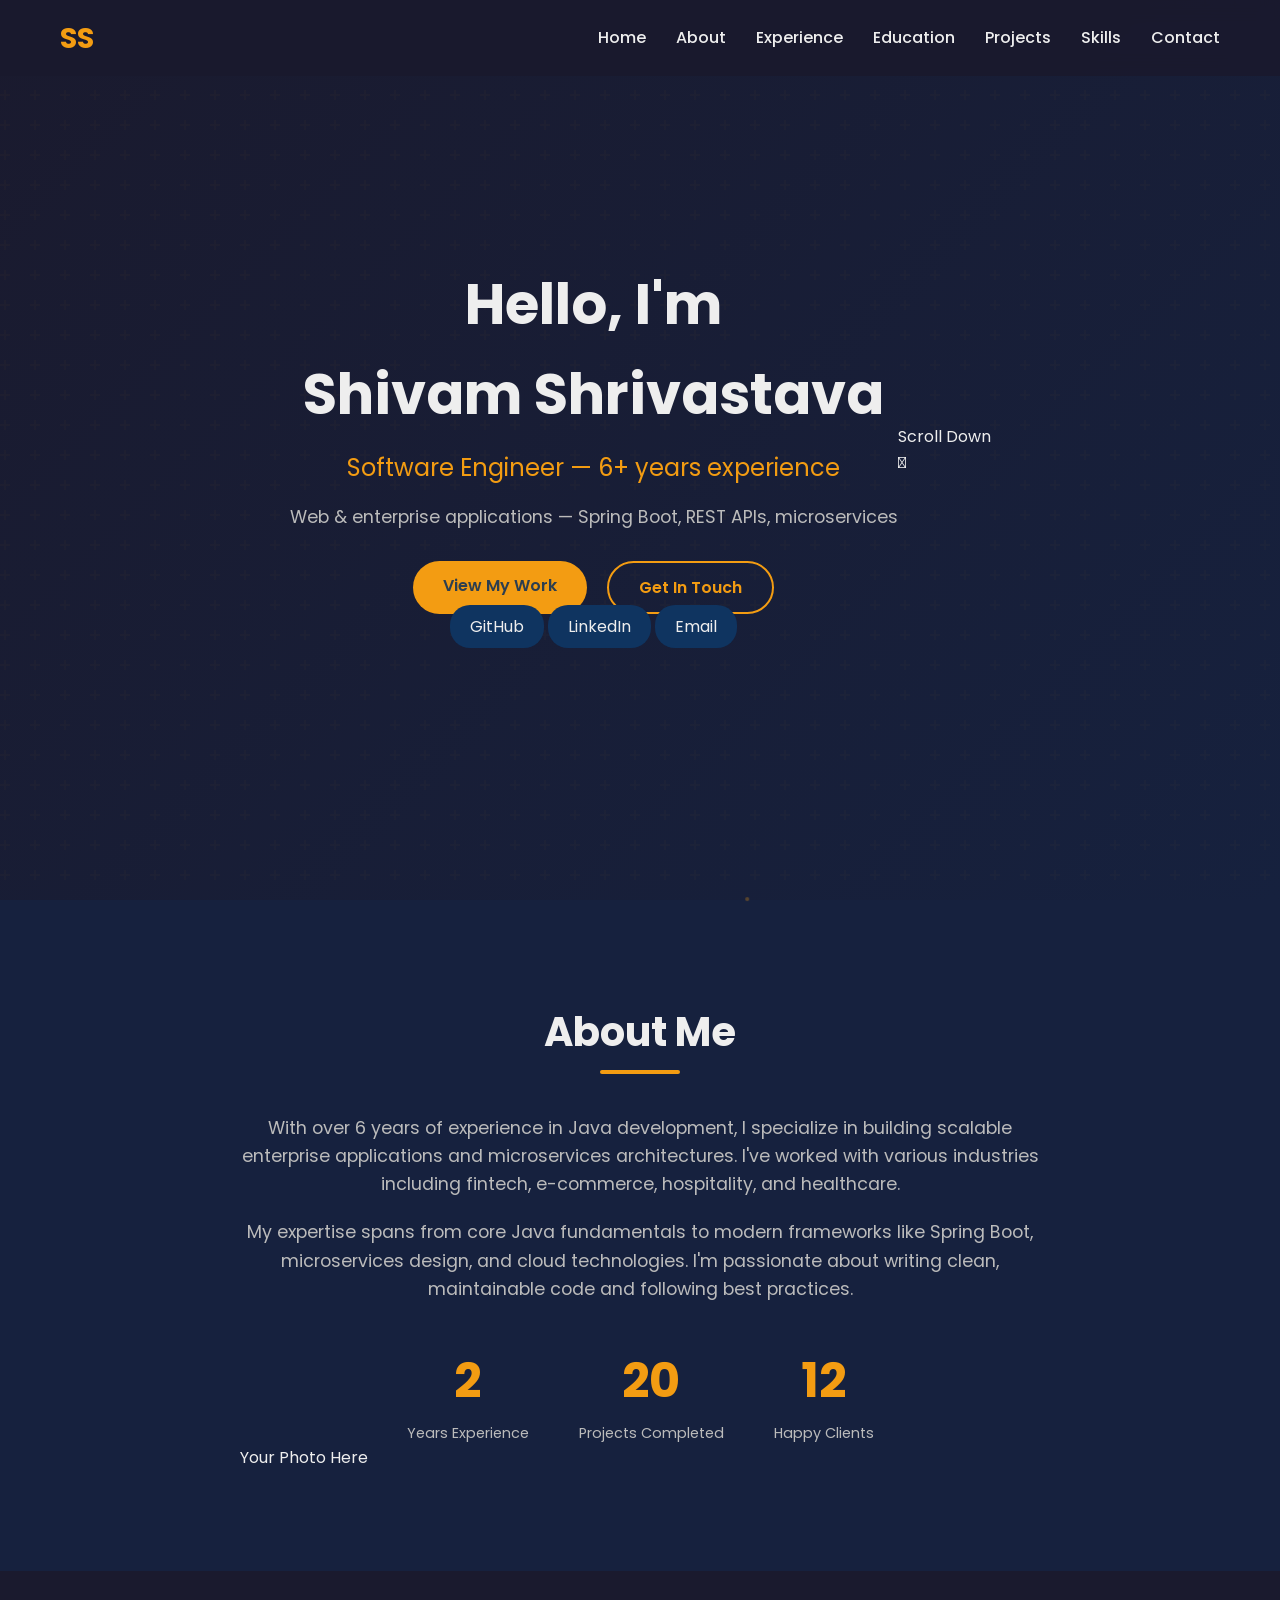
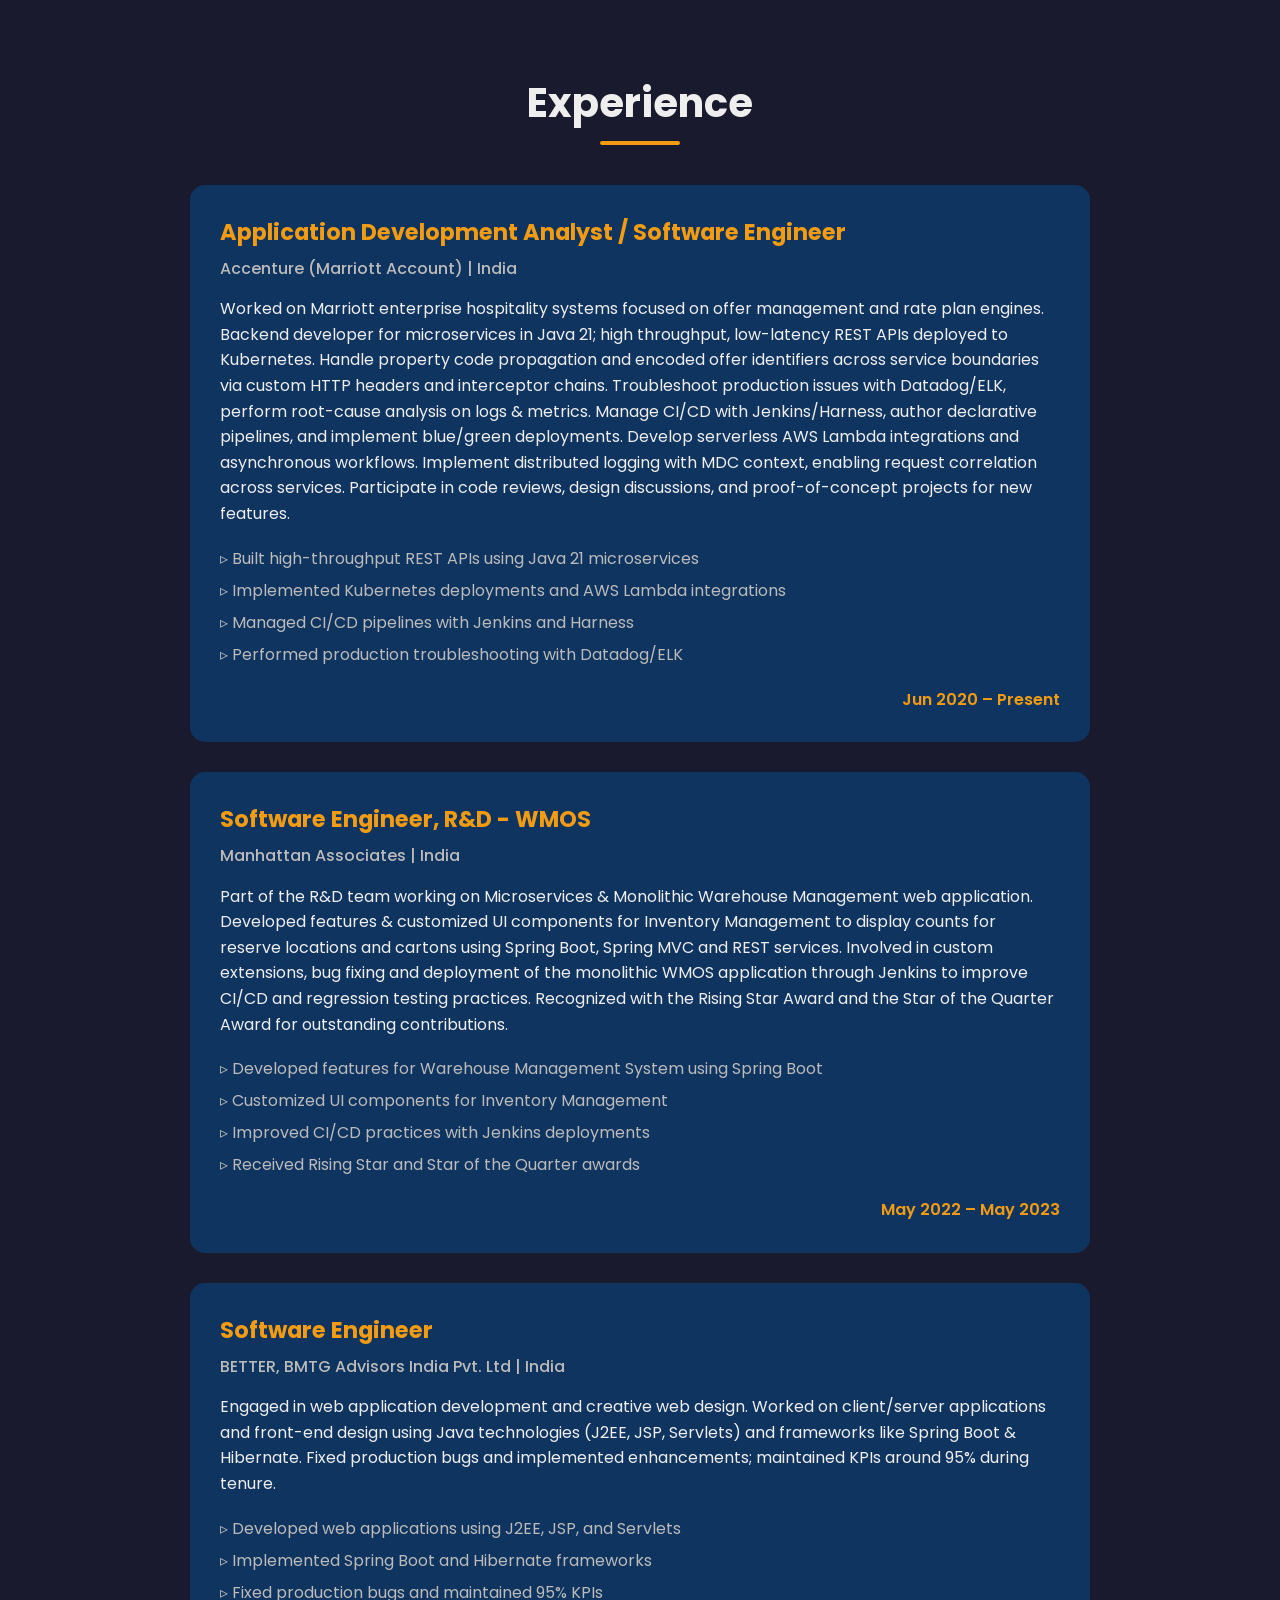
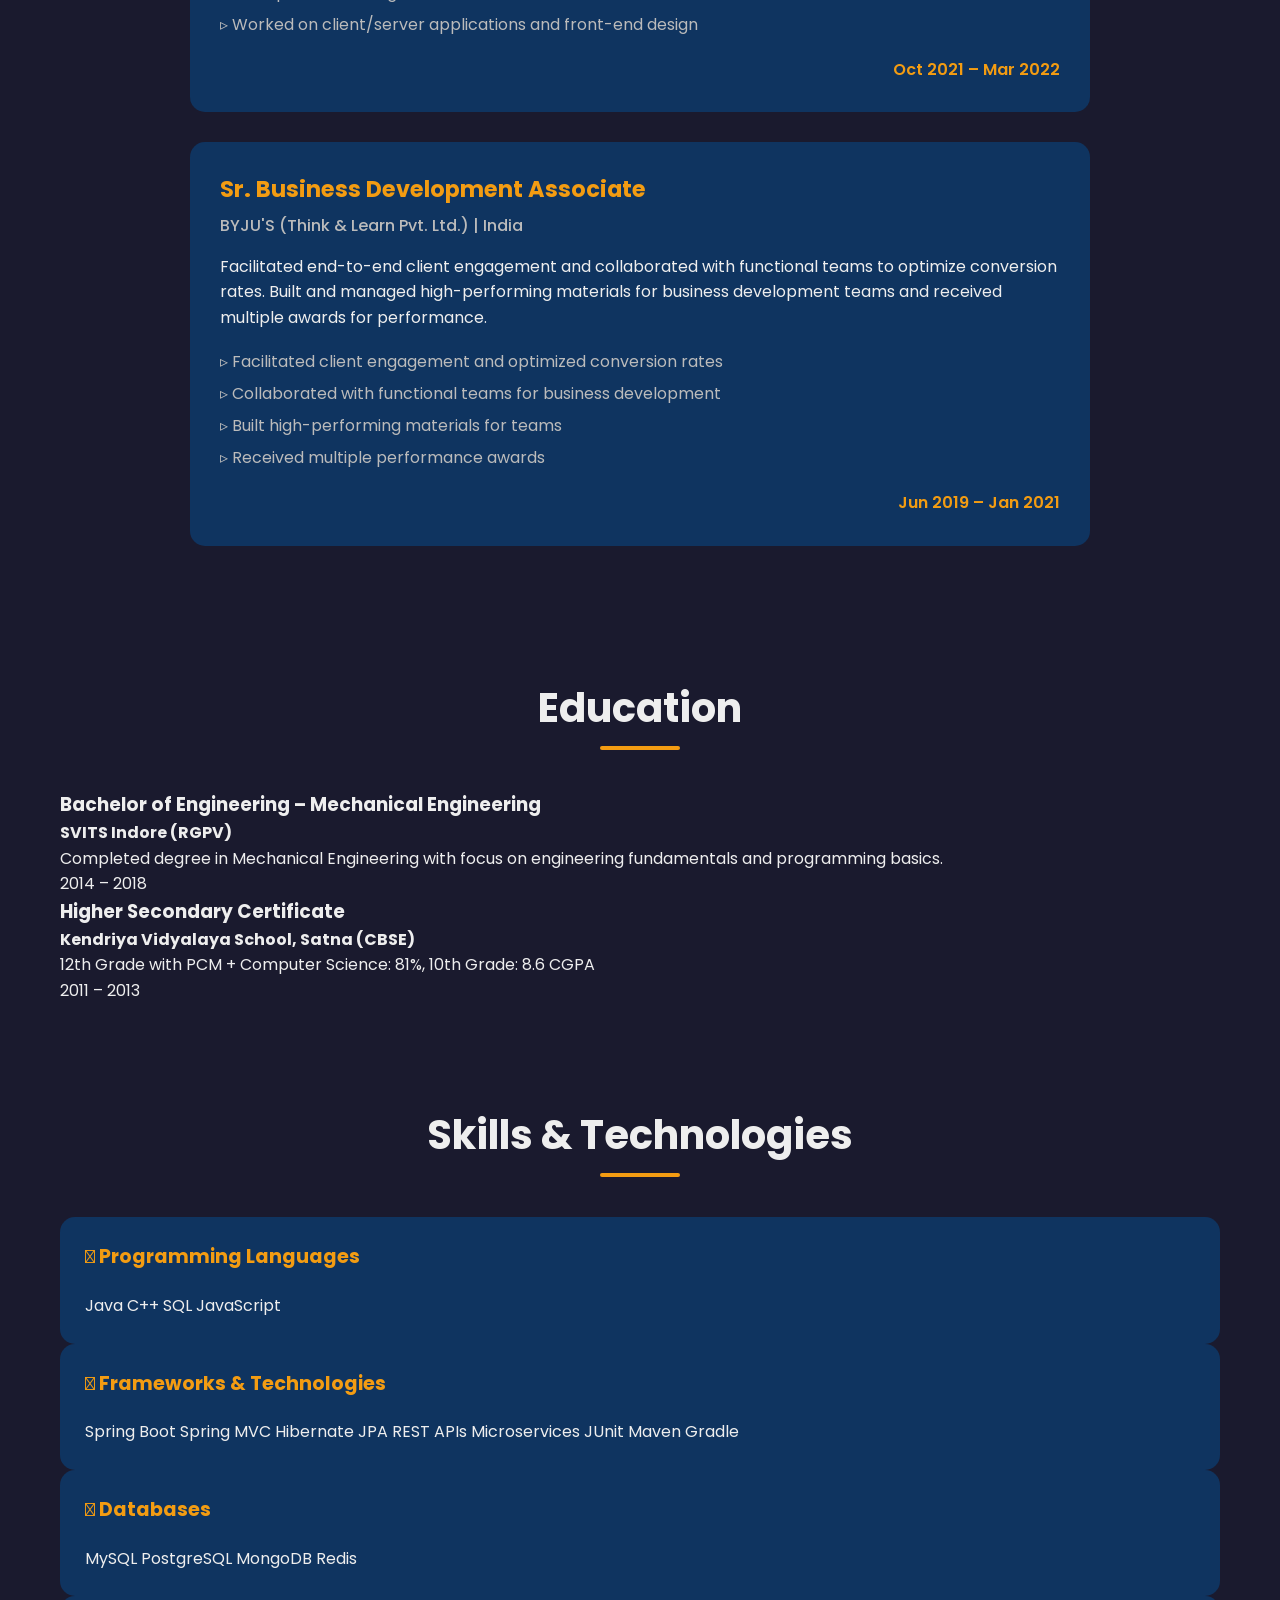
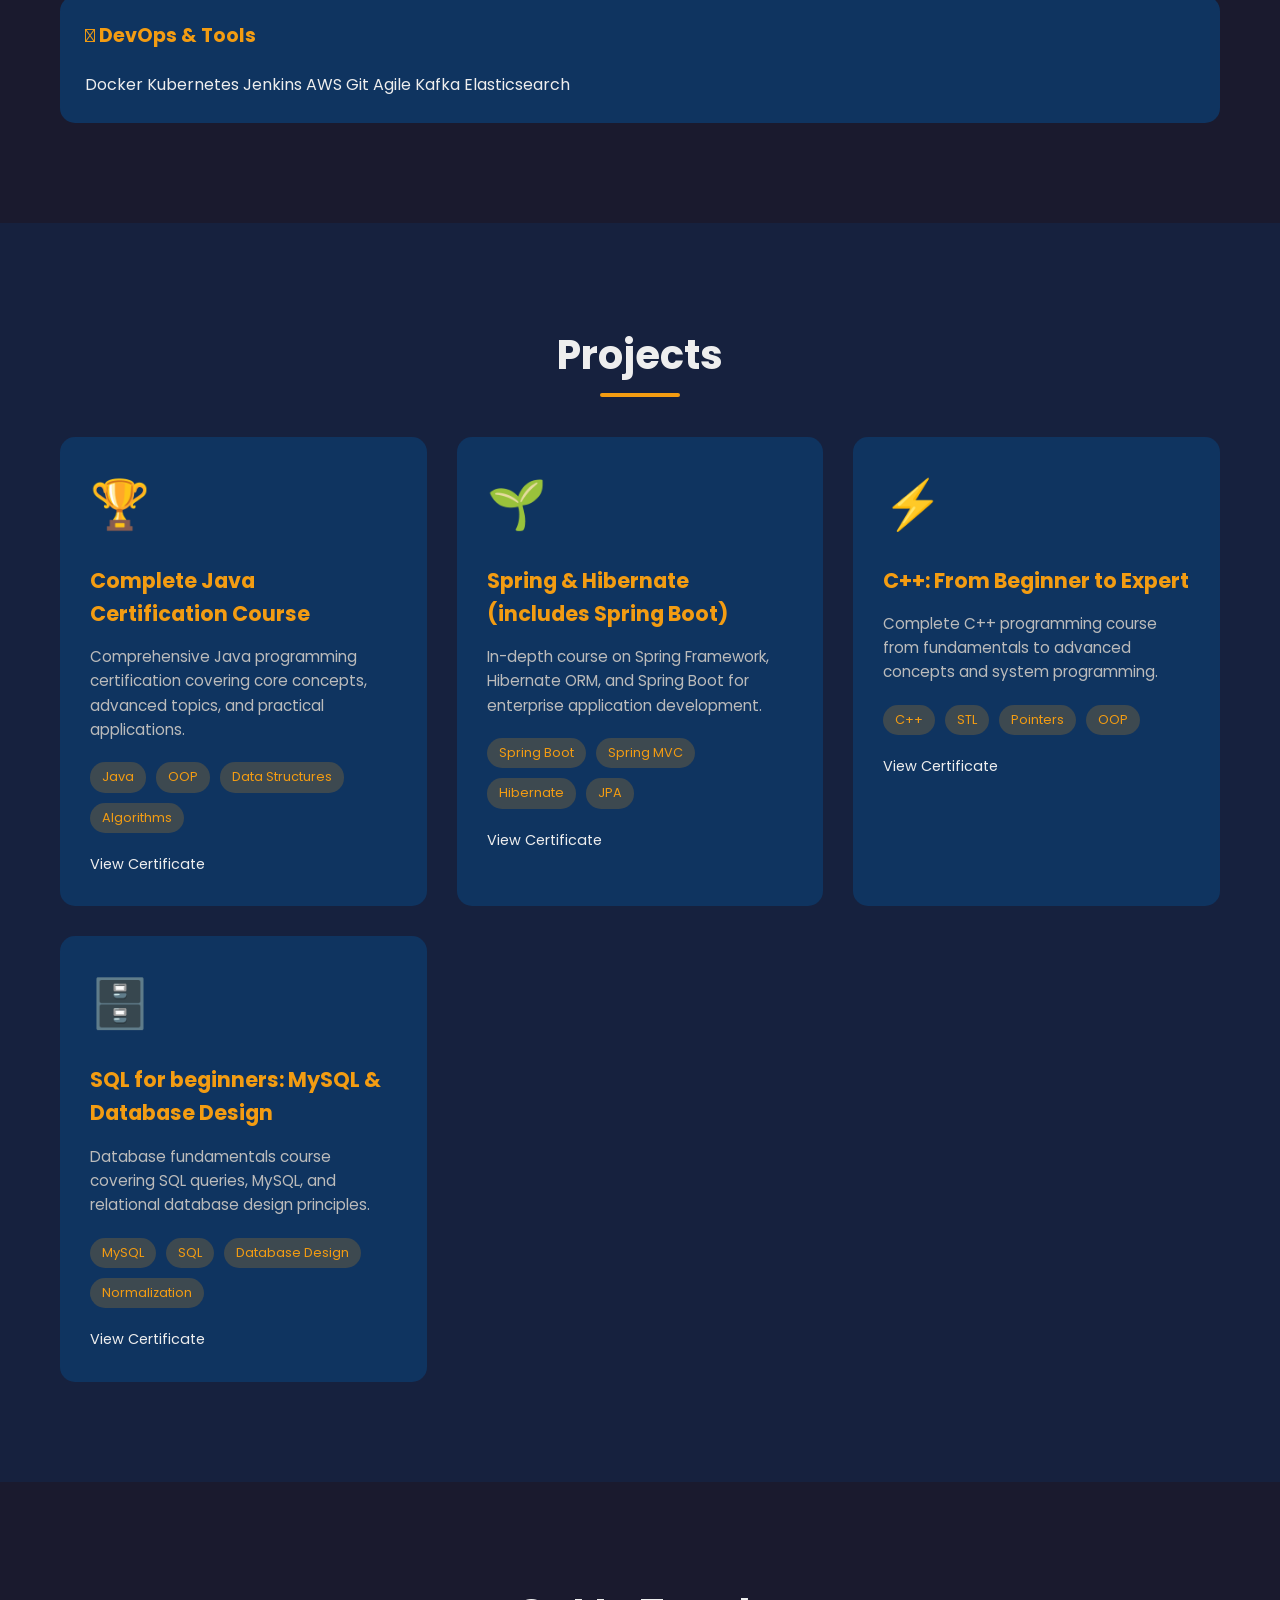
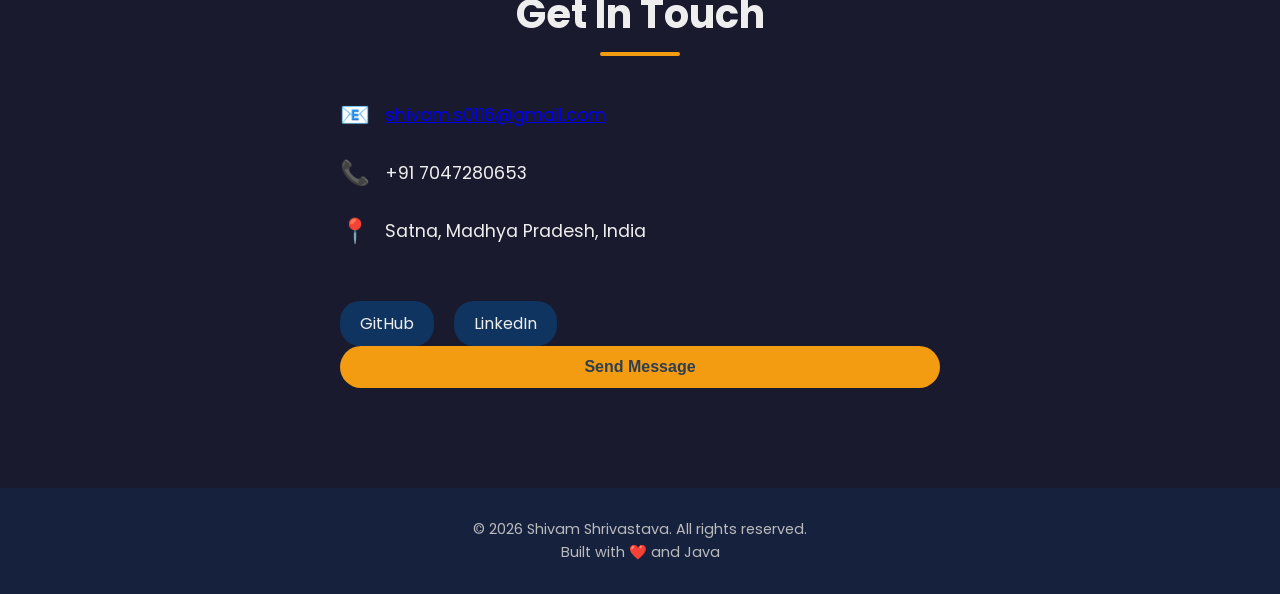
==== index.html @ 9a304515 "Update UI to match reference: remove contact form, add icons to skills categories, update hero socia" ====
<!DOCTYPE html>
<html lang="en">
<head>
    <meta charset="UTF-8">
    <meta name="viewport" content="width=device-width, initial-scale=1.0">
    <title>Shivam Shrivastava - Software Engineer</title>
    <link rel="stylesheet" href="styles.css">
    <link rel="preconnect" href="https://fonts.googleapis.com">
    <link rel="preconnect" href="https://fonts.gstatic.com" crossorigin>
    <link href="https://fonts.googleapis.com/css2?family=Poppins:wght@300;400;500;600;700&display=swap" rel="stylesheet">
</head>
<body>
    <!-- Navigation -->
    <nav class="navbar">
        <div class="nav-container">
            <a href="#home" class="nav-logo">SS</a>
            <ul class="nav-menu">
                <li><a href="#home" class="nav-link">Home</a></li>
                <li><a href="#about" class="nav-link">About</a></li>
                <li><a href="#experience" class="nav-link">Experience</a></li>
                <li><a href="#education" class="nav-link">Education</a></li>
                <li><a href="#projects" class="nav-link">Projects</a></li>
                <li><a href="#skills" class="nav-link">Skills</a></li>
                <li><a href="#contact" class="nav-link">Contact</a></li>
            </ul>
            <div class="hamburger">
                <span></span>
                <span></span>
                <span></span>
            </div>
        </div>
    </nav>

    <!-- Hero Section -->
    <section id="home" class="hero">
        <div class="hero-content">
            <h1 class="hero-title">
                <span class="animate-text">Hello, I'm</span>
                <span class="animate-text delay-1">Shivam Shrivastava</span>
            </h1>
            <p class="hero-subtitle animate-text delay-2">Software Engineer — 6+ years experience</p>
            <p class="hero-description animate-text delay-3">Web & enterprise applications — Spring Boot, REST APIs, microservices</p>
            <div class="hero-buttons animate-text delay-4">
                <a href="#projects" class="btn btn-primary">View My Work</a>
                <a href="#contact" class="btn btn-secondary">Get In Touch</a>
            </div>
            <div class="hero-social animate-text delay-5">
                <a href="https://github.com/shivams0116" class="social-link" target="_blank">GitHub</a>
                <a href="https://www.linkedin.com/in/shivam1939/" class="social-link" target="_blank">LinkedIn</a>
                <a href="mailto:shivam.s0116@gmail.com" class="social-link">Email</a>
            </div>
            </div>
        </div>
        <div class="scroll-down">
            <span>Scroll Down</span>
            <div class="scroll-arrow"></div>
        </div>
    </section>

    <!-- About Section -->
    <section id="about" class="about">
        <div class="container">
            <h2 class="section-title animate-on-scroll">About Me</h2>
            <div class="about-content">
                <div class="about-text animate-on-scroll">
                    <p>With over 6 years of experience in Java development, I specialize in building scalable enterprise applications and microservices architectures. I've worked with various industries including fintech, e-commerce, hospitality, and healthcare.</p>
                    <p>My expertise spans from core Java fundamentals to modern frameworks like Spring Boot, microservices design, and cloud technologies. I'm passionate about writing clean, maintainable code and following best practices.</p>
                    <div class="about-stats">
                        <div class="stat animate-on-scroll">
                            <span class="stat-number" data-target="6">0</span>
                            <span class="stat-label">Years Experience</span>
                        </div>
                        <div class="stat animate-on-scroll">
                            <span class="stat-number" data-target="50">0</span>
                            <span class="stat-label">Projects Completed</span>
                        </div>
                        <div class="stat animate-on-scroll">
                            <span class="stat-number" data-target="30">0</span>
                            <span class="stat-label">Happy Clients</span>
                        </div>
                    </div>
                </div>
                <div class="about-image animate-on-scroll">
                    <div class="photo-placeholder">
                        <span>Your Photo Here</span>
                    </div>
                </div>
            </div>
        </div>
    </section>

    <!-- Experience Section -->
    <section id="experience" class="experience">
        <div class="container">
            <h2 class="section-title animate-on-scroll">Experience</h2>
            <div class="experience-content">
                <!-- Job 1 -->
                <div class="experience-item animate-on-scroll">
                    <h3 class="experience-title">Application Development Analyst / Software Engineer</h3>
                    <h4 class="experience-company">Accenture (Marriott Account) | India</h4>
                    <p class="experience-description">Worked on Marriott enterprise hospitality systems focused on offer management and rate plan engines. Backend developer for microservices in Java 21; high throughput, low-latency REST APIs deployed to Kubernetes. Handle property code propagation and encoded offer identifiers across service boundaries via custom HTTP headers and interceptor chains. Troubleshoot production issues with Datadog/ELK, perform root-cause analysis on logs & metrics. Manage CI/CD with Jenkins/Harness, author declarative pipelines, and implement blue/green deployments. Develop serverless AWS Lambda integrations and asynchronous workflows. Implement distributed logging with MDC context, enabling request correlation across services. Participate in code reviews, design discussions, and proof-of-concept projects for new features.</p>
                    <div class="experience-bullets">
                        <p>▹ Built high-throughput REST APIs using Java 21 microservices</p>
                        <p>▹ Implemented Kubernetes deployments and AWS Lambda integrations</p>
                        <p>▹ Managed CI/CD pipelines with Jenkins and Harness</p>
                        <p>▹ Performed production troubleshooting with Datadog/ELK</p>
                    </div>
                    <span class="experience-date">Jun 2020 – Present</span>
                </div>

                <!-- Job 2 -->
                <div class="experience-item animate-on-scroll">
                    <h3 class="experience-title">Software Engineer, R&D - WMOS</h3>
                    <h4 class="experience-company">Manhattan Associates | India</h4>
                    <p class="experience-description">Part of the R&D team working on Microservices & Monolithic Warehouse Management web application. Developed features & customized UI components for Inventory Management to display counts for reserve locations and cartons using Spring Boot, Spring MVC and REST services. Involved in custom extensions, bug fixing and deployment of the monolithic WMOS application through Jenkins to improve CI/CD and regression testing practices. Recognized with the Rising Star Award and the Star of the Quarter Award for outstanding contributions.</p>
                    <div class="experience-bullets">
                        <p>▹ Developed features for Warehouse Management System using Spring Boot</p>
                        <p>▹ Customized UI components for Inventory Management</p>
                        <p>▹ Improved CI/CD practices with Jenkins deployments</p>
                        <p>▹ Received Rising Star and Star of the Quarter awards</p>
                    </div>
                    <span class="experience-date">May 2022 – May 2023</span>
                </div>

                <!-- Job 3 -->
                <div class="experience-item animate-on-scroll">
                    <h3 class="experience-title">Software Engineer</h3>
                    <h4 class="experience-company">BETTER, BMTG Advisors India Pvt. Ltd | India</h4>
                    <p class="experience-description">Engaged in web application development and creative web design. Worked on client/server applications and front-end design using Java technologies (J2EE, JSP, Servlets) and frameworks like Spring Boot & Hibernate. Fixed production bugs and implemented enhancements; maintained KPIs around 95% during tenure.</p>
                    <div class="experience-bullets">
                        <p>▹ Developed web applications using J2EE, JSP, and Servlets</p>
                        <p>▹ Implemented Spring Boot and Hibernate frameworks</p>
                        <p>▹ Fixed production bugs and maintained 95% KPIs</p>
                        <p>▹ Worked on client/server applications and front-end design</p>
                    </div>
                    <span class="experience-date">Oct 2021 – Mar 2022</span>
                </div>

                <!-- Job 4 -->
                <div class="experience-item animate-on-scroll">
                    <h3 class="experience-title">Sr. Business Development Associate</h3>
                    <h4 class="experience-company">BYJU'S (Think & Learn Pvt. Ltd.) | India</h4>
                    <p class="experience-description">Facilitated end-to-end client engagement and collaborated with functional teams to optimize conversion rates. Built and managed high-performing materials for business development teams and received multiple awards for performance.</p>
                    <div class="experience-bullets">
                        <p>▹ Facilitated client engagement and optimized conversion rates</p>
                        <p>▹ Collaborated with functional teams for business development</p>
                        <p>▹ Built high-performing materials for teams</p>
                        <p>▹ Received multiple performance awards</p>
                    </div>
                    <span class="experience-date">Jun 2019 – Jan 2021</span>
                </div>
            </div>
        </div>
    </section>

    <!-- Education Section -->
    <section id="education" class="education">
        <div class="container">
            <h2 class="section-title animate-on-scroll">Education</h2>
            <div class="education-content">
                <div class="education-item animate-on-scroll">
                    <h3 class="education-title">Bachelor of Engineering – Mechanical Engineering</h3>
                    <h4 class="education-institution">SVITS Indore (RGPV)</h4>
                    <p class="education-description">Completed degree in Mechanical Engineering with focus on engineering fundamentals and programming basics.</p>
                    <span class="education-date">2014 – 2018</span>
                </div>
                <div class="education-item animate-on-scroll">
                    <h3 class="education-title">Higher Secondary Certificate</h3>
                    <h4 class="education-institution">Kendriya Vidyalaya School, Satna (CBSE)</h4>
                    <p class="education-description">12th Grade with PCM + Computer Science: 81%, 10th Grade: 8.6 CGPA</p>
                    <span class="education-date">2011 – 2013</span>
                </div>
            </div>
        </div>
    </section>

    <!-- Skills Section -->
    <section id="skills" class="skills">
        <div class="container">
            <h2 class="section-title animate-on-scroll">Skills & Technologies</h2>
            <div class="skills-content">
                <div class="skill-category animate-on-scroll">
                    <h3> Programming Languages</h3>
                    <div class="skill-list">
                        <span class="skill-tag">Java</span>
                        <span class="skill-tag">C++</span>
                        <span class="skill-tag">SQL</span>
                        <span class="skill-tag">JavaScript</span>
                    </div>
                </div>
                <div class="skill-category animate-on-scroll">
                    <h3> Frameworks & Technologies</h3>
                    <div class="skill-list">
                        <span class="skill-tag">Spring Boot</span>
                        <span class="skill-tag">Spring MVC</span>
                        <span class="skill-tag">Hibernate</span>
                        <span class="skill-tag">JPA</span>
                        <span class="skill-tag">REST APIs</span>
                        <span class="skill-tag">Microservices</span>
                        <span class="skill-tag">JUnit</span>
                        <span class="skill-tag">Maven</span>
                        <span class="skill-tag">Gradle</span>
                    </div>
                </div>
                <div class="skill-category animate-on-scroll">
                    <h3> Databases</h3>
                    <div class="skill-list">
                        <span class="skill-tag">MySQL</span>
                        <span class="skill-tag">PostgreSQL</span>
                        <span class="skill-tag">MongoDB</span>
                        <span class="skill-tag">Redis</span>
                    </div>
                </div>
                <div class="skill-category animate-on-scroll">
                    <h3> DevOps & Tools</h3>
                    <div class="skill-list">
                        <span class="skill-tag">Docker</span>
                        <span class="skill-tag">Kubernetes</span>
                        <span class="skill-tag">Jenkins</span>
                        <span class="skill-tag">AWS</span>
                        <span class="skill-tag">Git</span>
                        <span class="skill-tag">Agile</span>
                        <span class="skill-tag">Kafka</span>
                        <span class="skill-tag">Elasticsearch</span>
                    </div>
                </div>
            </div>
        </div>
    </section>

    <!-- Projects Section -->
    <section id="projects" class="projects">
        <div class="container">
            <h2 class="section-title animate-on-scroll">Projects</h2>
            <div class="projects-grid">
                <!-- Project 1 -->
                <div class="project-card animate-on-scroll">
                    <div class="project-icon">🏆</div>
                    <h3 class="project-title">Complete Java Certification Course</h3>
                    <p class="project-description">Comprehensive Java programming certification covering core concepts, advanced topics, and practical applications.</p>
                    <div class="project-tech">
                        <span>Java</span>
                        <span>OOP</span>
                        <span>Data Structures</span>
                        <span>Algorithms</span>
                    </div>
                    <div class="project-links">
                        <a href="#" class="project-link">View Certificate</a>
                    </div>
                </div>

                <!-- Project 2 -->
                <div class="project-card animate-on-scroll">
                    <div class="project-icon">🌱</div>
                    <h3 class="project-title">Spring & Hibernate (includes Spring Boot)</h3>
                    <p class="project-description">In-depth course on Spring Framework, Hibernate ORM, and Spring Boot for enterprise application development.</p>
                    <div class="project-tech">
                        <span>Spring Boot</span>
                        <span>Spring MVC</span>
                        <span>Hibernate</span>
                        <span>JPA</span>
                    </div>
                    <div class="project-links">
                        <a href="#" class="project-link">View Certificate</a>
                    </div>
                </div>

                <!-- Project 3 -->
                <div class="project-card animate-on-scroll">
                    <div class="project-icon">⚡</div>
                    <h3 class="project-title">C++: From Beginner to Expert</h3>
                    <p class="project-description">Complete C++ programming course from fundamentals to advanced concepts and system programming.</p>
                    <div class="project-tech">
                        <span>C++</span>
                        <span>STL</span>
                        <span>Pointers</span>
                        <span>OOP</span>
                    </div>
                    <div class="project-links">
                        <a href="#" class="project-link">View Certificate</a>
                    </div>
                </div>

                <!-- Project 4 -->
                <div class="project-card animate-on-scroll">
                    <div class="project-icon">🗄️</div>
                    <h3 class="project-title">SQL for beginners: MySQL & Database Design</h3>
                    <p class="project-description">Database fundamentals course covering SQL queries, MySQL, and relational database design principles.</p>
                    <div class="project-tech">
                        <span>MySQL</span>
                        <span>SQL</span>
                        <span>Database Design</span>
                        <span>Normalization</span>
                    </div>
                    <div class="project-links">
                        <a href="#" class="project-link">View Certificate</a>
                    </div>
                </div>
            </div>
        </div>
    </section>

    <!-- Contact Section -->
    <section id="contact" class="contact">
        <div class="container">
            <h2 class="section-title animate-on-scroll">Get In Touch</h2>
            <div class="contact-content">
                <div class="contact-info animate-on-scroll">
                    <div class="contact-item">
                        <span class="contact-icon">📧</span>
                        <span><a href="mailto:shivam.s0116@gmail.com">shivam.s0116@gmail.com</a></span>
                    </div>
                    <div class="contact-item">
                        <span class="contact-icon">📞</span>
                        <span>+91 7047280653</span>
                    </div>
                    <div class="contact-item">
                        <span class="contact-icon">📍</span>
                        <span>Satna, Madhya Pradesh, India</span>
                    </div>
                    <div class="social-links">
                        <a href="https://github.com/shivams0116" class="social-link" target="_blank">GitHub</a>
                        <a href="https://www.linkedin.com/in/shivam1939/" class="social-link" target="_blank">LinkedIn</a>
                    </div>
                    <button class="btn btn-primary" onclick="window.location.href='mailto:shivam.s0116@gmail.com'">Send Message</button>
                </div>
            </div>
        </div>
    </section>

    <!-- Footer -->
    <footer class="footer">
        <div class="container">
            <p>&copy; 2026 Shivam Shrivastava. All rights reserved.</p>
            <p>Built with ❤️ and Java</p>
        </div>
    </footer>

    <script src="script.js"></script>
</body>
</html>
---- styles.css ----
/* CSS Variables */
:root {
    --primary-color: #f39c12;
    --secondary-color: #2c3e50;
    --accent-color: #e74c3c;
    --bg-color: #1a1a2e;
    --bg-secondary: #16213e;
    --text-color: #eee;
    --text-secondary: #bbb;
    --card-bg: #0f3460;
    --gradient-1: linear-gradient(135deg, #667eea 0%, #764ba2 100%);
    --gradient-2: linear-gradient(135deg, #f093fb 0%, #f5576c 100%);
    --shadow: 0 10px 30px rgba(0, 0, 0, 0.3);
    --transition: all 0.3s ease;
}

/* Reset & Base */
* {
    margin: 0;
    padding: 0;
    box-sizing: border-box;
}

html {
    scroll-behavior: smooth;
}

body {
    font-family: 'Poppins', sans-serif;
    background: var(--bg-color);
    color: var(--text-color);
    line-height: 1.6;
    overflow-x: hidden;
}

.container {
    max-width: 1200px;
    margin: 0 auto;
    padding: 0 20px;
}

/* Navigation */
.navbar {
    position: fixed;
    top: 0;
    left: 0;
    width: 100%;
    background: rgba(26, 26, 46, 0.95);
    backdrop-filter: blur(10px);
    z-index: 1000;
    padding: 15px 0;
    transition: var(--transition);
}

.nav-container {
    max-width: 1200px;
    margin: 0 auto;
    padding: 0 20px;
    display: flex;
    justify-content: space-between;
    align-items: center;
}

.nav-logo {
    font-size: 1.8rem;
    font-weight: 700;
    color: var(--primary-color);
    text-decoration: none;
    animation: float 3s ease-in-out infinite;
}

@keyframes float {
    0%, 100% { transform: translateY(0); }
    50% { transform: translateY(-5px); }
}

.nav-menu {
    display: flex;
    list-style: none;
    gap: 30px;
}

.nav-link {
    color: var(--text-color);
    text-decoration: none;
    font-weight: 500;
    position: relative;
    padding: 5px 0;
    transition: var(--transition);
}

.nav-link::after {
    content: '';
    position: absolute;
    bottom: 0;
    left: 0;
    width: 0;
    height: 2px;
    background: var(--primary-color);
    transition: var(--transition);
}

.nav-link:hover::after {
    width: 100%;
}

.hamburger {
    display: none;
    flex-direction: column;
    gap: 5px;
    cursor: pointer;
}

.hamburger span {
    width: 25px;
    height: 3px;
    background: var(--primary-color);
    transition: var(--transition);
}

/* Hero Section */
.hero {
    min-height: 100vh;
    display: flex;
    align-items: center;
    justify-content: center;
    padding: 100px 20px;
    background: linear-gradient(135deg, var(--bg-color) 0%, var(--bg-secondary) 100%);
    position: relative;
    overflow: hidden;
}

.hero::before {
    content: '';
    position: absolute;
    top: 0;
    left: 0;
    right: 0;
    bottom: 0;
    background: url("data:image/svg+xml,%3Csvg width='60' height='60' viewBox='0 0 60 60' xmlns='http://www.w3.org/2000/svg'%3E%3Cg fill='none' fill-rule='evenodd'%3E%3Cg fill='%23f39c12' fill-opacity='0.05'%3E%3Cpath d='M36 34v-4h-2v4h-4v2h4v4h2v-4h4v-2h-4zm0-30V0h-2v4h-4v2h4v4h2V6h4V4h-4zM6 34v-4H4v4H0v2h4v4h2v-4h4v-2H6zM6 4V0H4v4H0v2h4v4h2V6h4V4H6z'/%3E%3C/g%3E%3C/g%3E%3C/svg%3E");
    opacity: 0.5;
}

.hero-content {
    text-align: center;
    z-index: 1;
    max-width: 800px;
}

.hero-title {
    font-size: 3.5rem;
    font-weight: 700;
    margin-bottom: 10px;
}

.hero-title span {
    display: block;
}

.animate-text {
    opacity: 0;
    transform: translateY(30px);
    animation: fadeInUp 0.8s ease forwards;
}

.delay-1 { animation-delay: 0.2s; }
.delay-2 { animation-delay: 0.4s; }
.delay-3 { animation-delay: 0.6s; }
.delay-4 { animation-delay: 0.8s; }

@keyframes fadeInUp {
    to {
        opacity: 1;
        transform: translateY(0);
    }
}

.hero-subtitle {
    font-size: 1.5rem;
    color: var(--primary-color);
    margin-bottom: 15px;
}

.hero-description {
    font-size: 1.1rem;
    color: var(--text-secondary);
    margin-bottom: 30px;
}

.hero-buttons {
    display: flex;
    gap: 20px;
    justify-content: center;
}

/* Buttons */
.btn {
    padding: 12px 30px;
    border-radius: 30px;
    text-decoration: none;
    font-weight: 600;
    transition: var(--transition);
    cursor: pointer;
    border: none;
    font-size: 1rem;
}

.btn-primary {
    background: var(--primary-color);
    color: var(--secondary-color);
}

.btn-primary:hover {
    transform: translateY(-3px);
    box-shadow: 0 10px 20px rgba(243, 156, 18, 0.3);
}

.btn-secondary {
    background: transparent;
    color: var(--primary-color);
    border: 2px solid var(--primary-color);
}

.btn-secondary:hover {
    background: var(--primary-color);
    color: var(--secondary-color);
}

/* Code Animation */
.hero-animation {
    margin-top: 50px;
    display: flex;
    justify-content: center;
}

.code-block {
    background: #1e1e1e;
    padding: 25px;
    border-radius: 10px;
    font-family: 'Courier New', monospace;
    font-size: 0.9rem;
    box-shadow: var(--shadow);
    border-left: 4px solid var(--primary-color);
    max-width: 500px;
}

.code-line {
    margin: 5px 0;
    color: #d4d4d4;
}

.keyword { color: #569cd6; }
.class { color: #4ec9b0; }
.type { color: #4ec9b0; }
.string { color: #ce9178; }
.method { color: #dcdcaa; }
.indent-1 { margin-left: 20px; }
.indent-2 { margin-left: 40px; }

/* Section Styles */
.section-title {
    font-size: 2.5rem;
    text-align: center;
    margin-bottom: 50px;
    position: relative;
}

.section-title::after {
    content: '';
    position: absolute;
    bottom: -10px;
    left: 50%;
    transform: translateX(-50%);
    width: 80px;
    height: 4px;
    background: var(--primary-color);
    border-radius: 2px;
}

/* About Section */
.about {
    padding: 100px 20px;
    background: var(--bg-secondary);
}

.about-content {
    max-width: 800px;
    margin: 0 auto;
}

.about-text p {
    font-size: 1.1rem;
    color: var(--text-secondary);
    margin-bottom: 20px;
    text-align: center;
}

.about-stats {
    display: flex;
    justify-content: center;
    gap: 50px;
    margin-top: 40px;
}

.stat {
    text-align: center;
}

.stat-number {
    font-size: 3rem;
    font-weight: 700;
    color: var(--primary-color);
    display: block;
}

.stat-label {
    color: var(--text-secondary);
    font-size: 0.9rem;
}

/* Skills Section */
.skills {
    padding: 100px 20px;
    background: var(--bg-color);
}

.skills-grid {
    display: grid;
    grid-template-columns: repeat(auto-fit, minmax(280px, 1fr));
    gap: 30px;
    margin-bottom: 40px;
}

.skill-category {
    background: var(--card-bg);
    padding: 25px;
    border-radius: 15px;
    transition: var(--transition);
}

.skill-category:hover {
    transform: translateY(-5px);
    box-shadow: var(--shadow);
}

.skill-category h3 {
    color: var(--primary-color);
    margin-bottom: 20px;
    font-size: 1.2rem;
}

.skill-item {
    margin-bottom: 15px;
}

.skill-name {
    display: block;
    margin-bottom: 5px;
    font-size: 0.9rem;
}

.skill-bar {
    height: 8px;
    background: rgba(255, 255, 255, 0.1);
    border-radius: 4px;
    overflow: hidden;
}

.skill-progress {
    height: 100%;
    background: var(--gradient-1);
    border-radius: 4px;
    width: 0;
    transition: width 1.5s ease;
}

.tech-tags {
    display: flex;
    flex-wrap: wrap;
    justify-content: center;
    gap: 15px;
}

.tag {
    background: var(--card-bg);
    padding: 10px 20px;
    border-radius: 20px;
    font-size: 0.9rem;
    transition: var(--transition);
}

.tag:hover {
    background: var(--primary-color);
    color: var(--secondary-color);
    transform: scale(1.05);
}

/* Projects Section */
.projects {
    padding: 100px 20px;
    background: var(--bg-secondary);
}

.projects-grid {
    display: grid;
    grid-template-columns: repeat(auto-fit, minmax(320px, 1fr));
    gap: 30px;
}

.project-card {
    background: var(--card-bg);
    padding: 30px;
    border-radius: 15px;
    transition: var(--transition);
    position: relative;
    overflow: hidden;
}

.project-card::before {
    content: '';
    position: absolute;
    top: 0;
    left: 0;
    width: 100%;
    height: 4px;
    background: var(--gradient-1);
    transform: scaleX(0);
    transform-origin: left;
    transition: var(--transition);
}

.project-card:hover::before {
    transform: scaleX(1);
}

.project-card:hover {
    transform: translateY(-10px);
    box-shadow: var(--shadow);
}

.project-icon {
    font-size: 3rem;
    margin-bottom: 20px;
}

.project-title {
    font-size: 1.3rem;
    margin-bottom: 15px;
    color: var(--primary-color);
}

.project-description {
    color: var(--text-secondary);
    margin-bottom: 20px;
    font-size: 0.95rem;
}

.project-tech {
    display: flex;
    flex-wrap: wrap;
    gap: 10px;
    margin-bottom: 20px;
}

.project-tech span {
    background: rgba(243, 156, 18, 0.2);
    color: var(--primary-color);
    padding: 5px 12px;
    border-radius: 15px;
    font-size: 0.8rem;
}

.project-links {
    display: flex;
    gap: 15px;
}

.project-link {
    color: var(--text-color);
    text-decoration: none;
    font-size: 0.9rem;
    transition: var(--transition);
    position: relative;
}

.project-link:hover {
    color: var(--primary-color);
}

.project-link::after {
    content: '';
    position: absolute;
    bottom: -2px;
    left: 0;
    width: 0;
    height: 2px;
    background: var(--primary-color);
    transition: var(--transition);
}

.project-link:hover::after {
    width: 100%;
}

/* Experience Section */
.experience {
    padding: 100px 20px;
    background: var(--bg-color);
}

.experience-content {
    max-width: 900px;
    margin: 0 auto;
}

.experience-item {
    background: var(--card-bg);
    padding: 30px;
    border-radius: 15px;
    margin-bottom: 30px;
    transition: var(--transition);
    position: relative;
    overflow: hidden;
}

.experience-item::before {
    content: '';
    position: absolute;
    top: 0;
    left: 0;
    width: 100%;
    height: 4px;
    background: var(--gradient-1);
    transform: scaleX(0);
    transform-origin: left;
    transition: var(--transition);
}

.experience-item:hover::before {
    transform: scaleX(1);
}

.experience-item:hover {
    transform: translateY(-5px);
    box-shadow: var(--shadow);
}

.experience-title {
    font-size: 1.4rem;
    color: var(--primary-color);
    margin-bottom: 5px;
}

.experience-company {
    font-size: 1rem;
    color: var(--text-secondary);
    margin-bottom: 15px;
    font-weight: 500;
}

.experience-description {
    color: var(--text-color);
    margin-bottom: 20px;
    line-height: 1.6;
}

.experience-bullets p {
    margin: 8px 0;
    color: var(--text-secondary);
    line-height: 1.5;
}

.experience-date {
    display: block;
    text-align: right;
    color: var(--primary-color);
    font-weight: 600;
    margin-top: 20px;
}

/* Contact Section */
.contact {
    padding: 100px 20px;
    background: var(--bg-color);
}

.contact-content {
    max-width: 600px;
    margin: 0 auto;
}

.contact-info {
    display: flex;
    flex-direction: column;
    justify-content: center;
}

.contact-item {
    display: flex;
    align-items: center;
    gap: 15px;
    margin-bottom: 20px;
    font-size: 1.1rem;
}

.contact-icon {
    font-size: 1.5rem;
}

.social-links {
    display: flex;
    gap: 20px;
    margin-top: 30px;
}

.social-link {
    color: var(--text-color);
    text-decoration: none;
    padding: 10px 20px;
    background: var(--card-bg);
    border-radius: 20px;
    transition: var(--transition);
}

.social-link:hover {
    background: var(--primary-color);
    color: var(--secondary-color);
}

.contact-form {
    display: flex;
    flex-direction: column;
    gap: 20px;
}

.form-group input,
.form-group textarea {
    width: 100%;
    padding: 15px;
    background: var(--card-bg);
    border: 2px solid transparent;
    border-radius: 10px;
    color: var(--text-color);
    font-family: inherit;
    font-size: 1rem;
    transition: var(--transition);
}

.form-group input:focus,
.form-group textarea:focus {
    outline: none;
    border-color: var(--primary-color);
}

.form-group textarea {
    resize: vertical;
    min-height: 120px;
}

/* Footer */
.footer {
    background: var(--bg-secondary);
    padding: 30px 20px;
    text-align: center;
}

.footer p {
    color: var(--text-secondary);
    font-size: 0.9rem;
}

/* Scroll Animation Classes */
.animate-on-scroll {
    opacity: 0;
    transform: translateY(50px);
    transition: all 0.8s ease;
}

.animate-on-scroll.visible {
    opacity: 1;
    transform: translateY(0);
}

/* Responsive Design */
@media (max-width: 768px) {
    .nav-menu {
        position: fixed;
        top: 70px;
        left: 0;
        right: 0;
        background: rgba(26, 26, 46, 0.98);
        flex-direction: column;
        align-items: center;
        padding: 30px;
        gap: 20px;
        transform: translateY(-150%);
        transition: var(--transition);
    }

    .nav-menu.active {
        transform: translateY(0);
    }

    .hamburger {
        display: flex;
    }

    .hamburger.active span:nth-child(1) {
        transform: rotate(45deg) translate(5px, 5px);
    }

    .hamburger.active span:nth-child(2) {
        opacity: 0;
    }

    .hamburger.active span:nth-child(3) {
        transform: rotate(-45deg) translate(7px, -6px);
    }

    .hero-title {
        font-size: 2.5rem;
    }

    .hero-subtitle {
        font-size: 1.2rem;
    }

    .hero-buttons {
        flex-direction: column;
        align-items: center;
    }

    .code-block {
        display: none;
    }

    .about-stats {
        flex-direction: column;
        gap: 30px;
    }

    .contact-content {
        grid-template-columns: 1fr;
    }

    .projects-grid {
        grid-template-columns: 1fr;
    }
}

/* Typing Cursor Effect */
.typing-cursor::after {
    content: '|';
    animation: blink 1s infinite;
}

@keyframes blink {
    0%, 50% { opacity: 1; }
    51%, 100% { opacity: 0; }
}

/* Loading Animation */
.loading {
    position: fixed;
    top: 0;
    left: 0;
    width: 100%;
    height: 100%;
    background: var(--bg-color);
    display: flex;
    justify-content: center;
    align-items: center;
    z-index: 9999;
    transition: opacity 0.5s ease;
}

.loading.hidden {
    opacity: 0;
    pointer-events: none;
}

.loader {
    width: 50px;
    height: 50px;
    border: 4px solid var(--card-bg);
    border-top-color: var(--primary-color);
    border-radius: 50%;
    animation: spin 1s linear infinite;
}

@keyframes spin {
    to { transform: rotate(360deg); }
}

/* Scrollbar Styling */
::-webkit-scrollbar {
    width: 10px;
}

::-webkit-scrollbar-track {
    background: var(--bg-color);
}

::-webkit-scrollbar-thumb {
    background: var(--primary-color);
    border-radius: 5px;
}

::-webkit-scrollbar-thumb:hover {
    background: #e67e22;
}
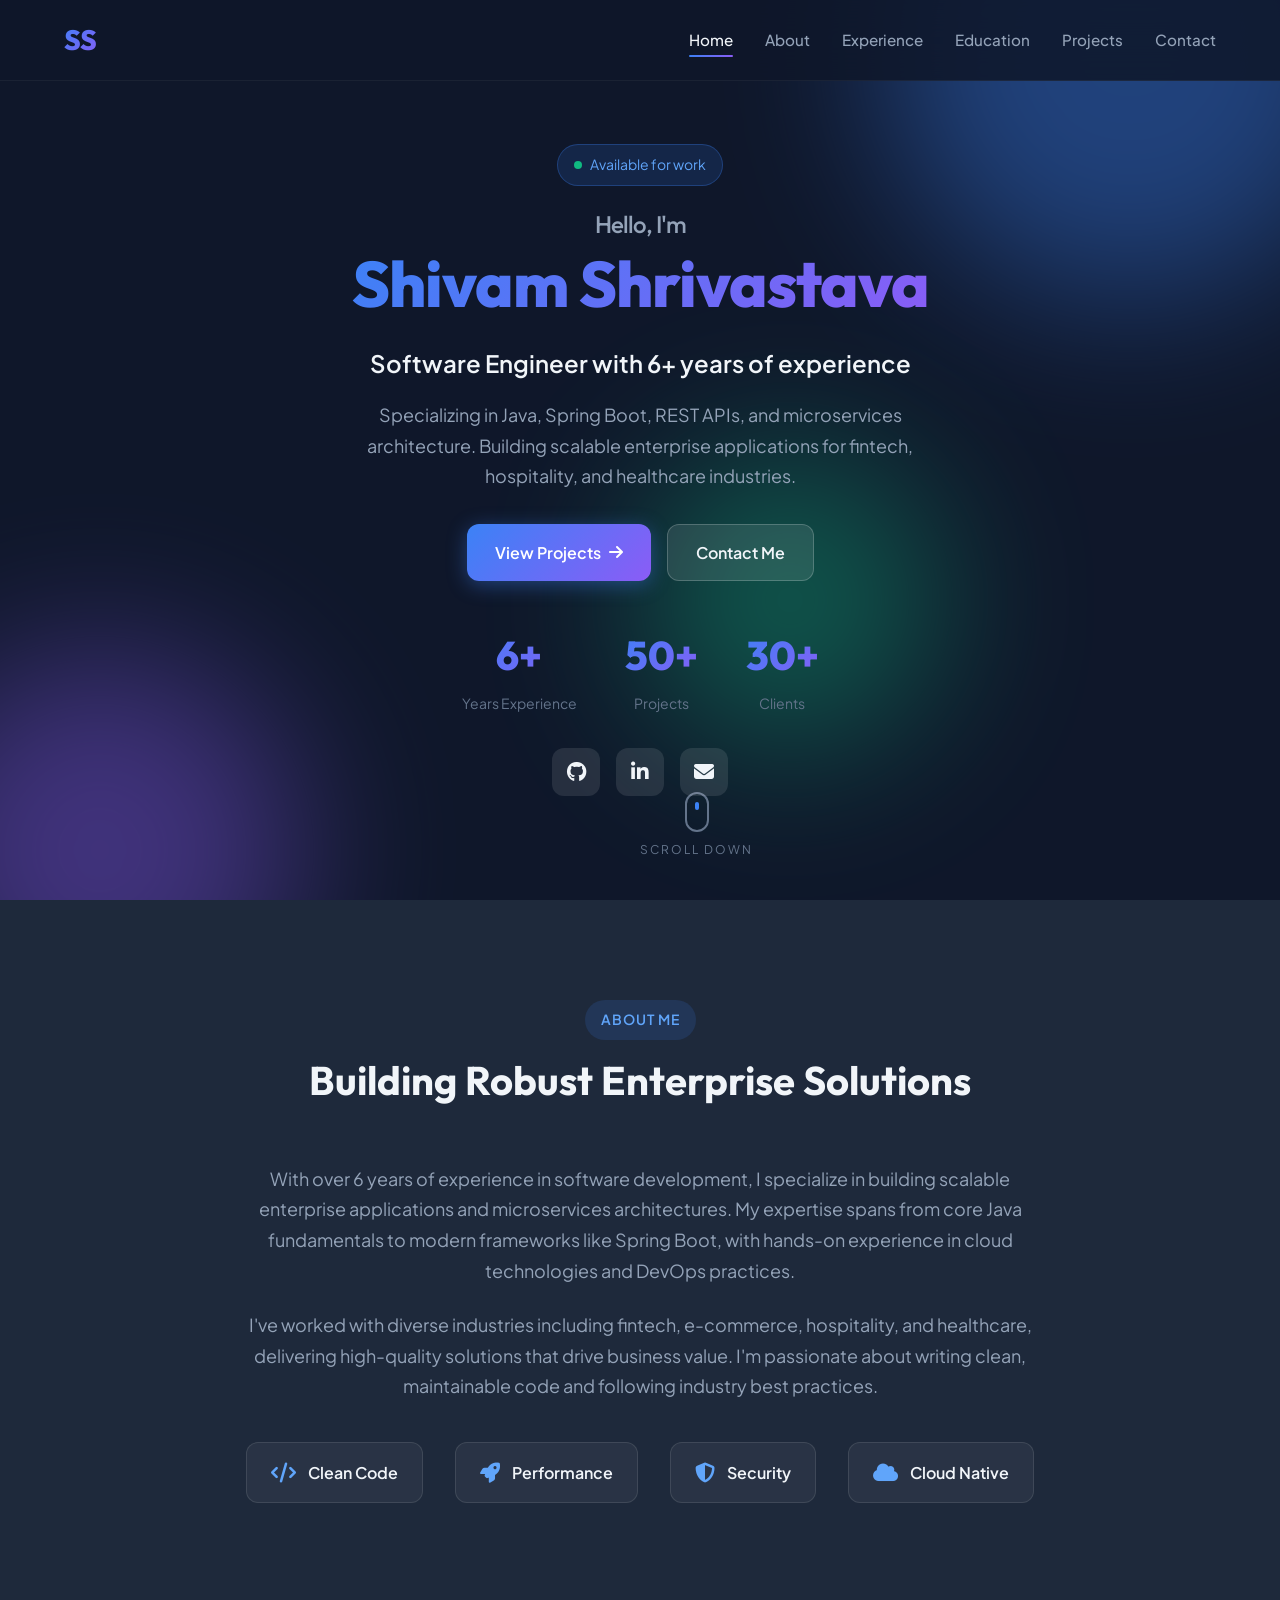
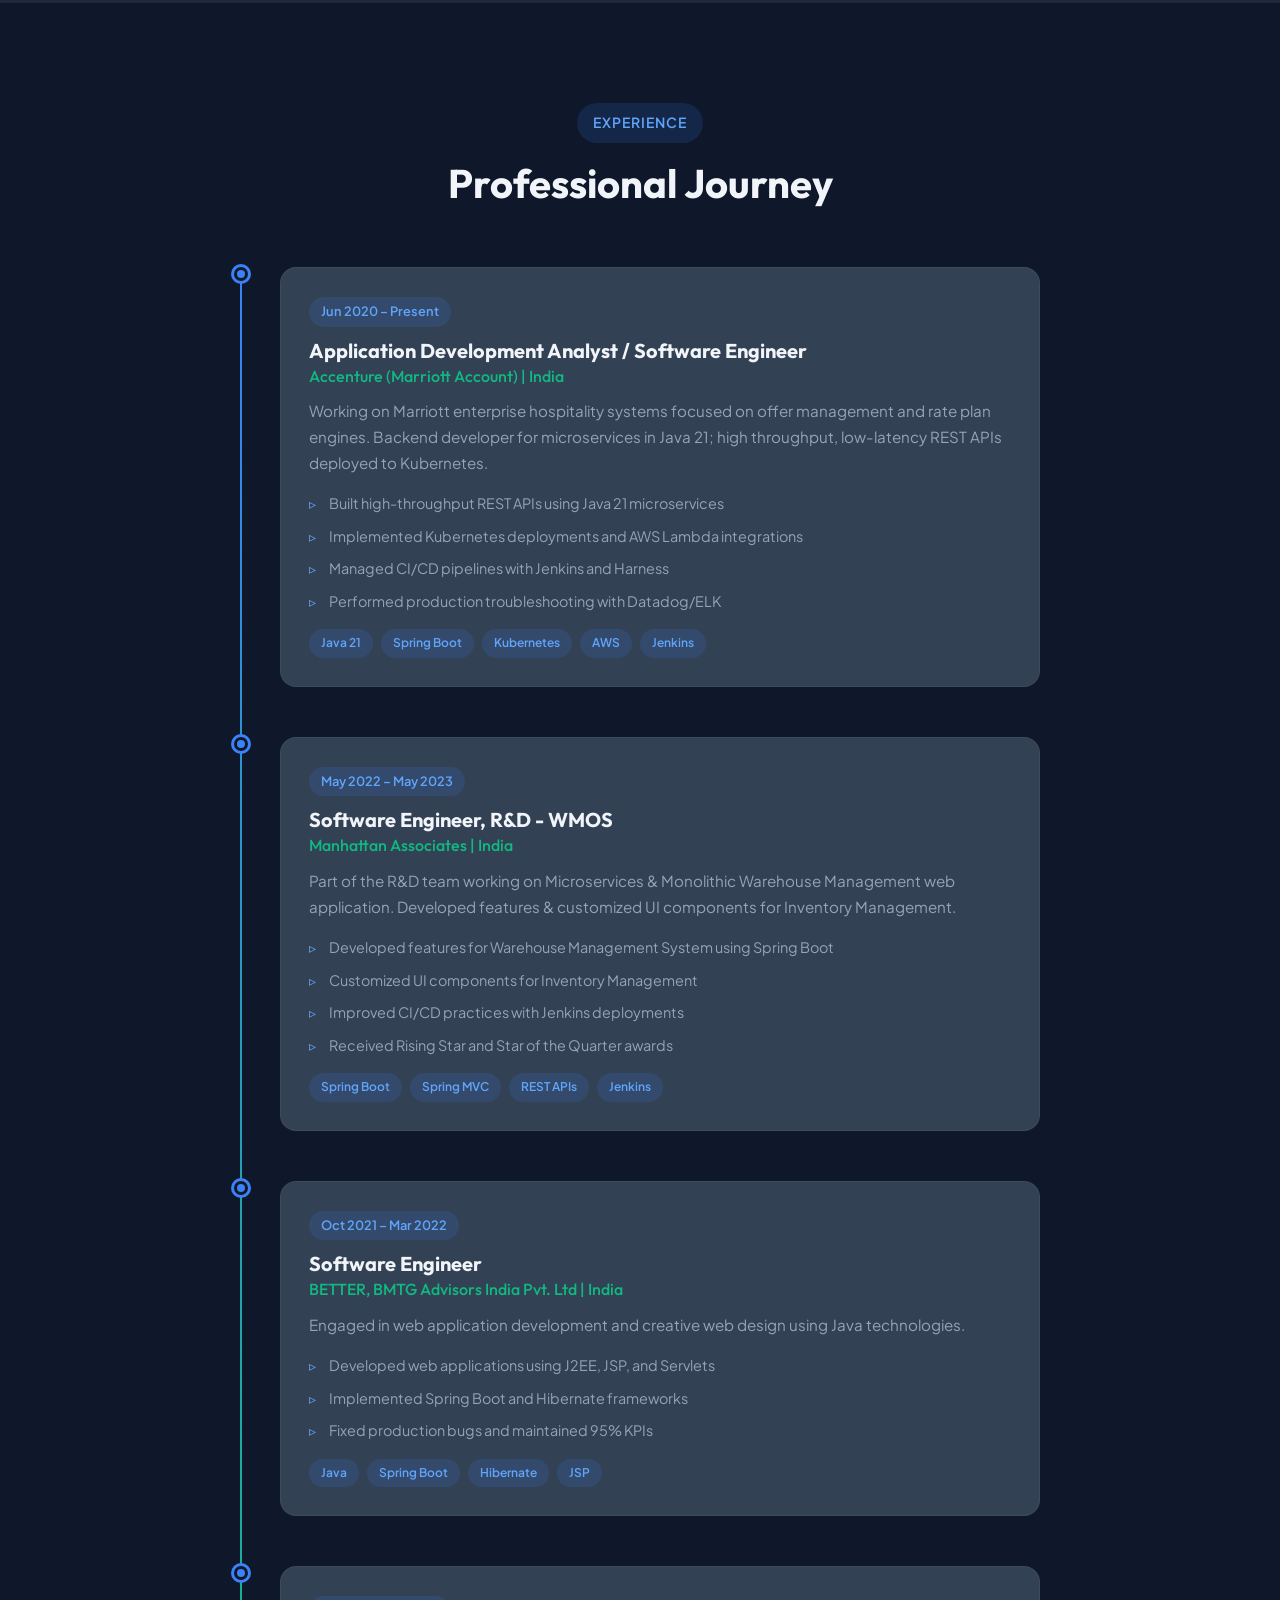
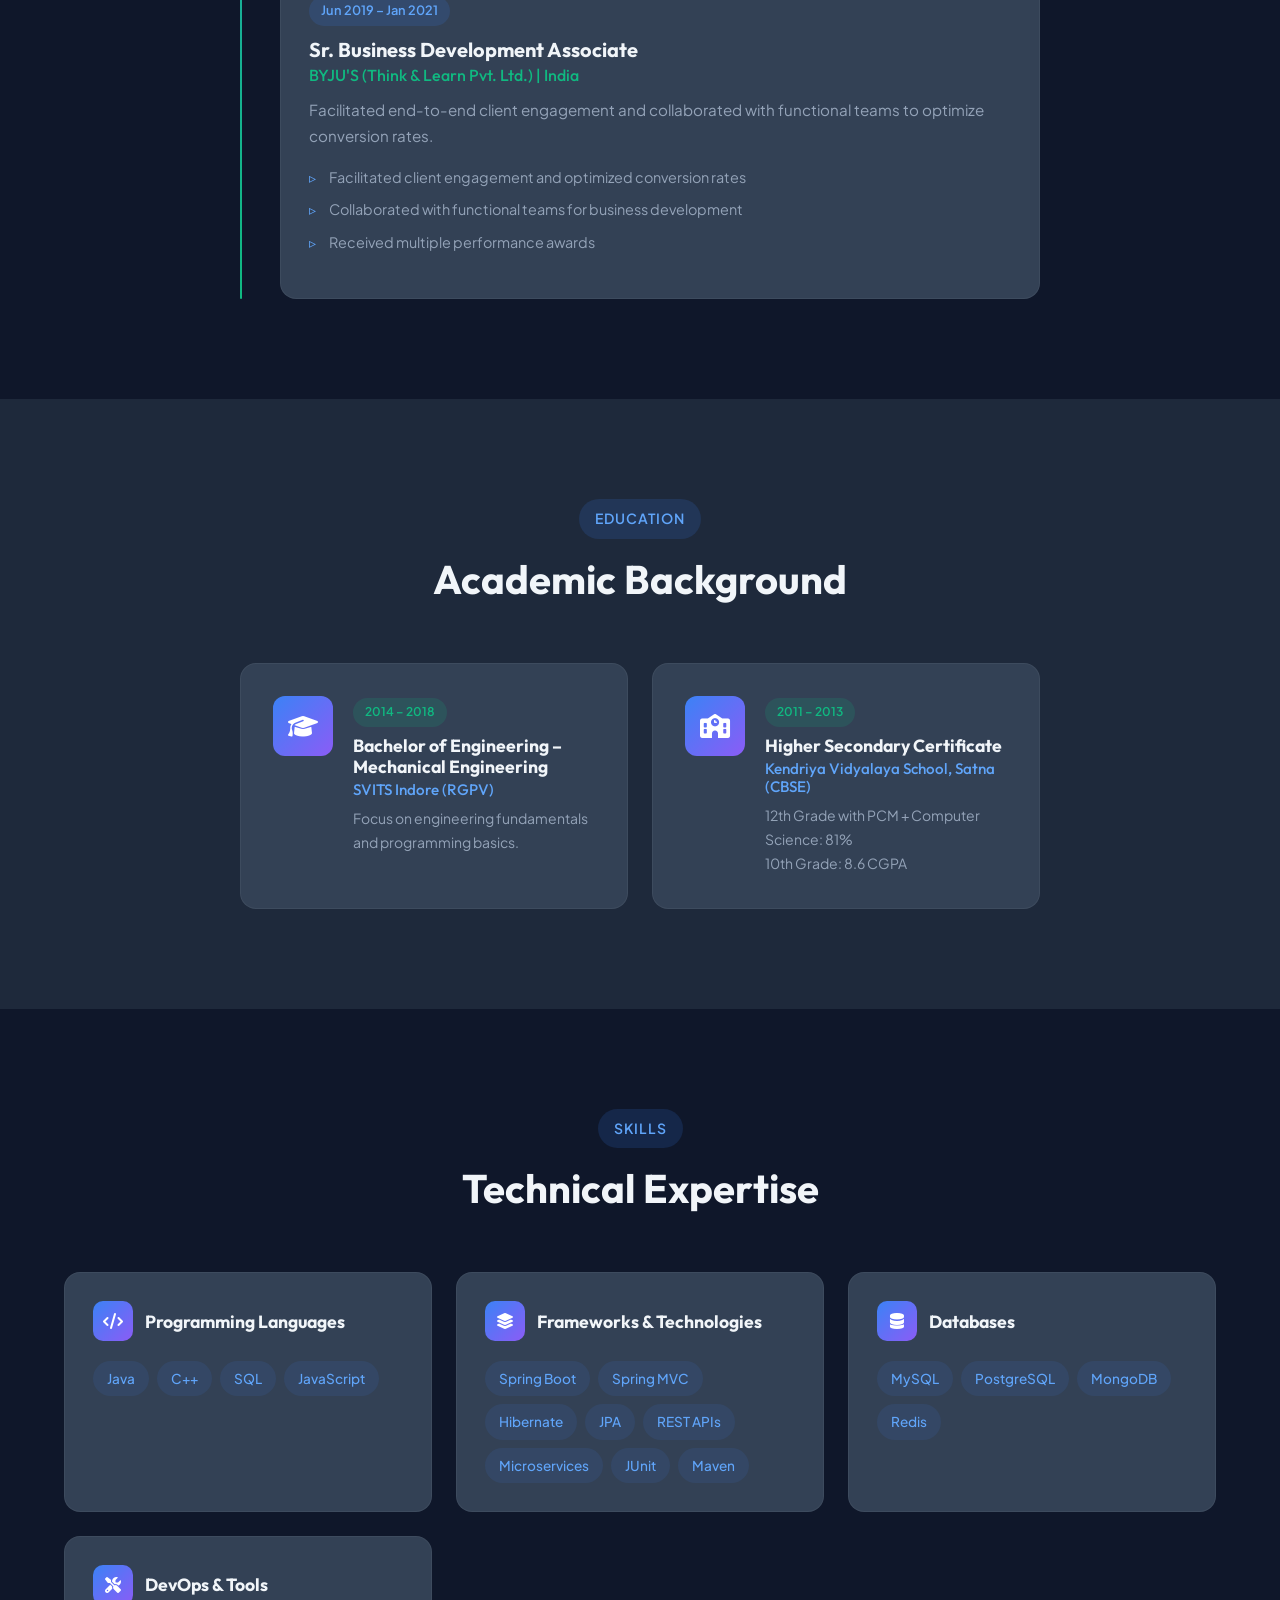
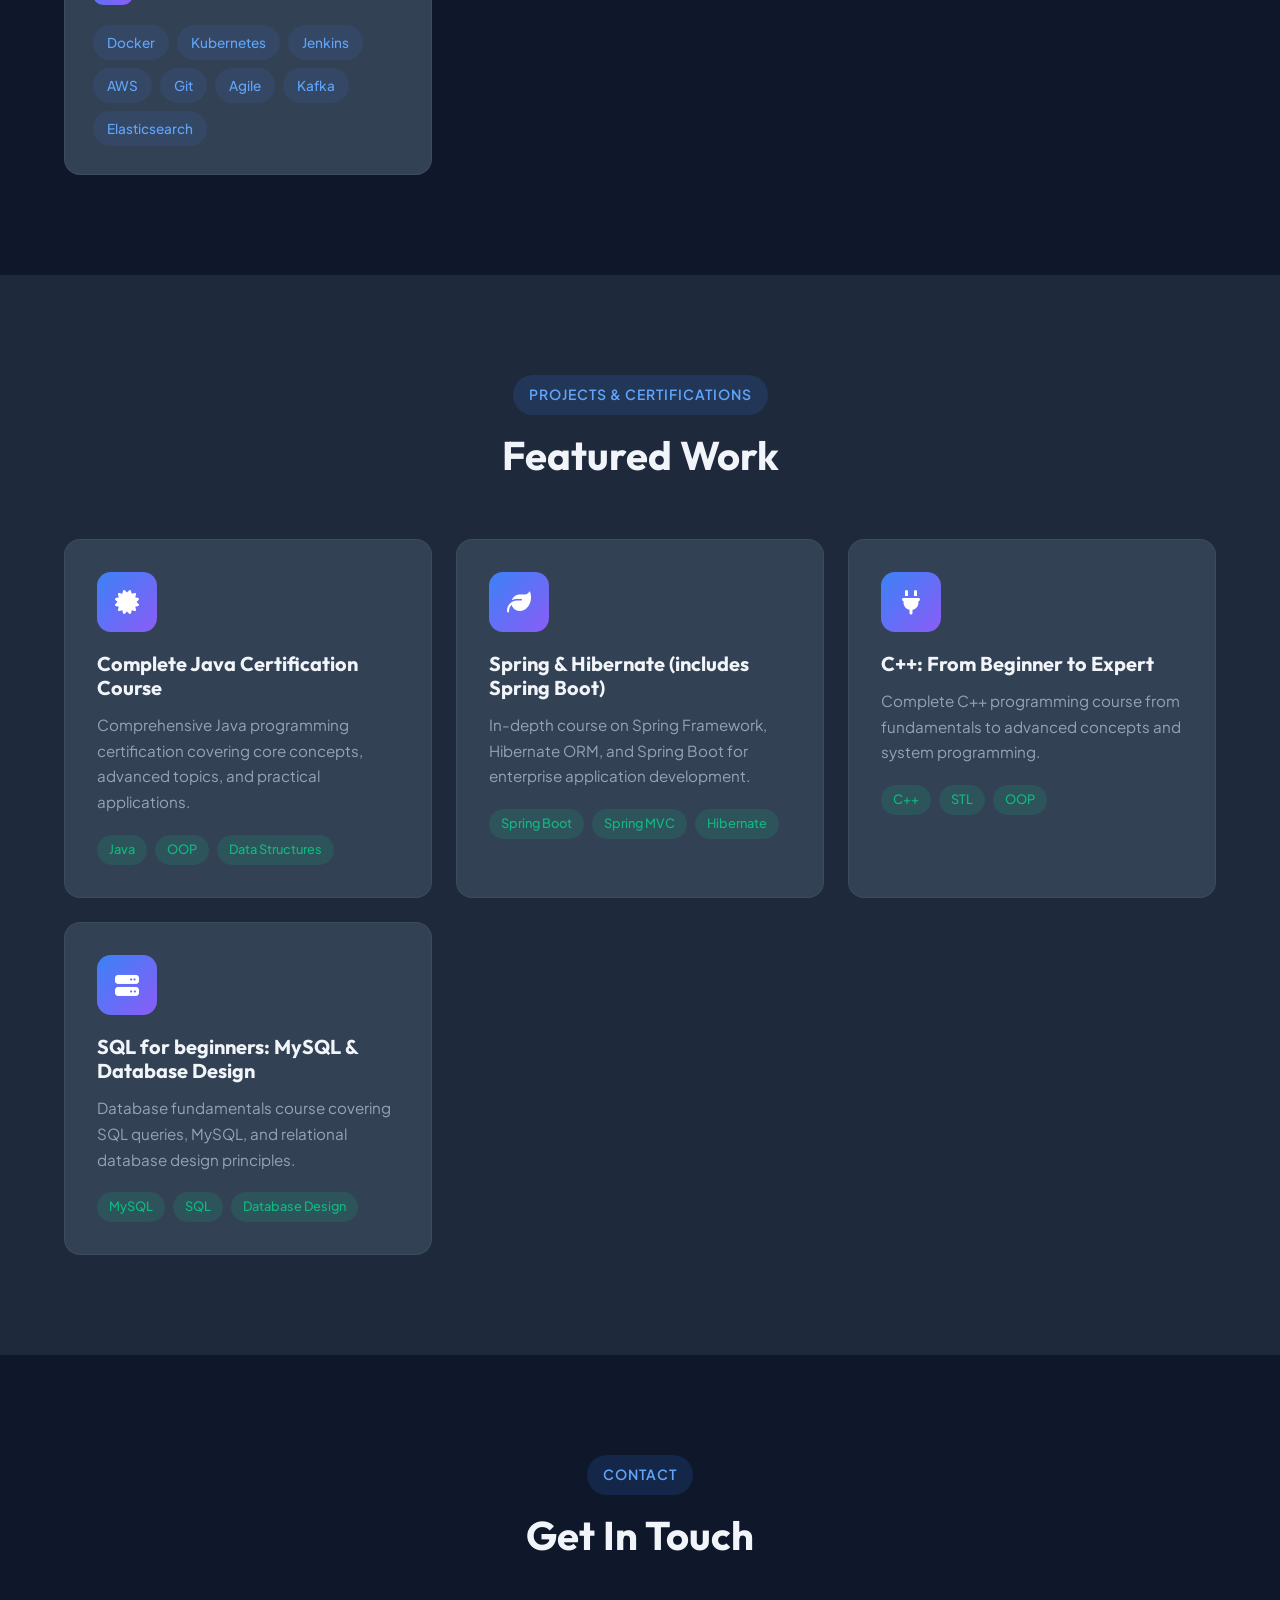
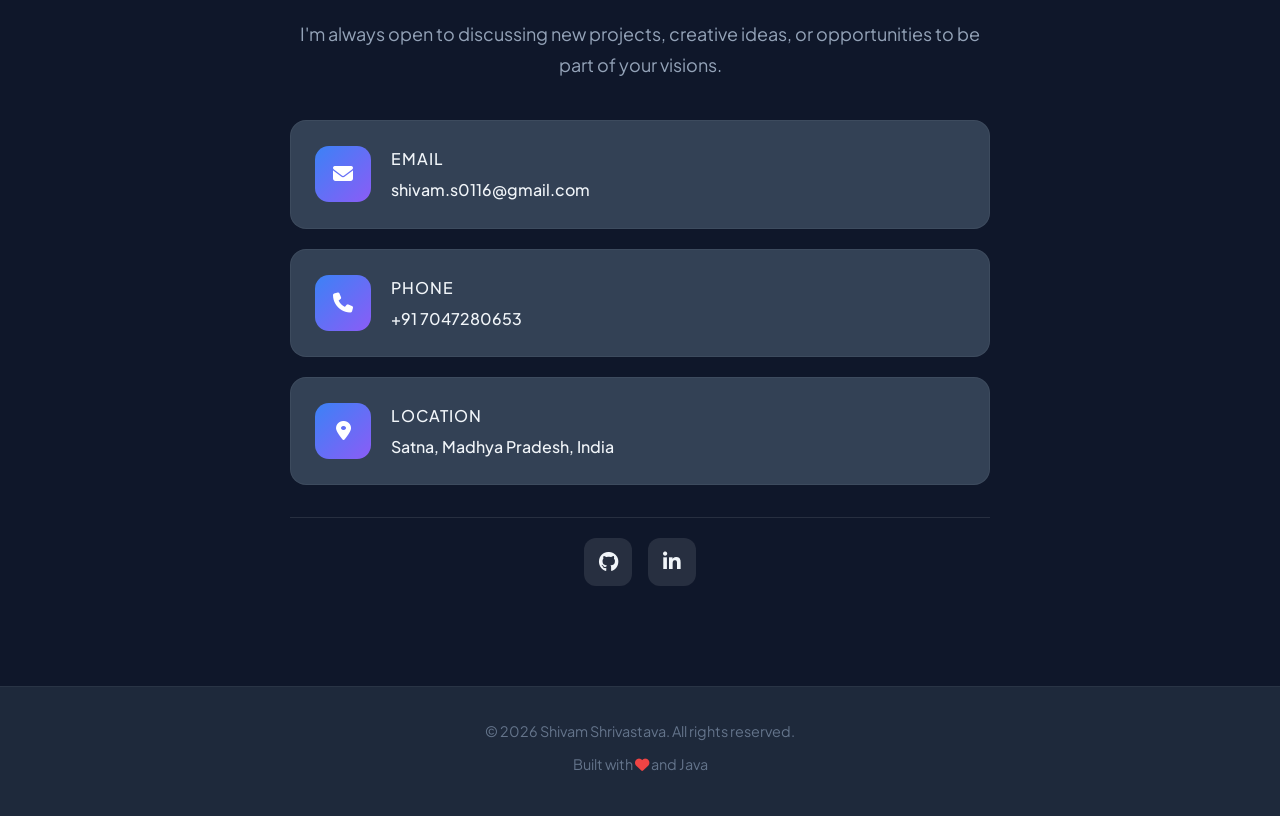
==== commit f9f1161c: "Update portfolio with latest changes" ====
--- a/index.html
+++ b/index.html
@@ -3,11 +3,12 @@
 <head>
     <meta charset="UTF-8">
     <meta name="viewport" content="width=device-width, initial-scale=1.0">
-    <title>Shivam Shrivastava - Software Engineer</title>
+    <title>Shivam Shrivastava | Software Engineer</title>
     <link rel="stylesheet" href="styles.css">
     <link rel="preconnect" href="https://fonts.googleapis.com">
     <link rel="preconnect" href="https://fonts.gstatic.com" crossorigin>
-    <link href="https://fonts.googleapis.com/css2?family=Poppins:wght@300;400;500;600;700&display=swap" rel="stylesheet">
+    <link href="https://fonts.googleapis.com/css2?family=Outfit:wght@300;400;500;600;700;800&family=Plus+Jakarta+Sans:wght@400;500;600;700&display=swap" rel="stylesheet">
+    <link rel="stylesheet" href="https://cdnjs.cloudflare.com/ajax/libs/font-awesome/6.5.1/css/all.min.css">
 </head>
 <body>
     <!-- Navigation -->
@@ -20,7 +21,6 @@
                 <li><a href="#experience" class="nav-link">Experience</a></li>
                 <li><a href="#education" class="nav-link">Education</a></li>
                 <li><a href="#projects" class="nav-link">Projects</a></li>
-                <li><a href="#skills" class="nav-link">Skills</a></li>
                 <li><a href="#contact" class="nav-link">Contact</a></li>
             </ul>
             <div class="hamburger">
@@ -33,56 +33,88 @@
 
     <!-- Hero Section -->
     <section id="home" class="hero">
+        <div class="hero-bg">
+            <div class="hero-circle hero-circle-1"></div>
+            <div class="hero-circle hero-circle-2"></div>
+            <div class="hero-circle hero-circle-3"></div>
+        </div>
         <div class="hero-content">
+            <div class="hero-badge">Available for work</div>
             <h1 class="hero-title">
-                <span class="animate-text">Hello, I'm</span>
-                <span class="animate-text delay-1">Shivam Shrivastava</span>
+                <span class="greeting">Hello, I'm</span>
+                <span class="name">Shivam Shrivastava</span>
             </h1>
-            <p class="hero-subtitle animate-text delay-2">Software Engineer — 6+ years experience</p>
-            <p class="hero-description animate-text delay-3">Web & enterprise applications — Spring Boot, REST APIs, microservices</p>
-            <div class="hero-buttons animate-text delay-4">
-                <a href="#projects" class="btn btn-primary">View My Work</a>
-                <a href="#contact" class="btn btn-secondary">Get In Touch</a>
-            </div>
-            <div class="hero-social animate-text delay-5">
-                <a href="https://github.com/shivams0116" class="social-link" target="_blank">GitHub</a>
-                <a href="https://www.linkedin.com/in/shivam1939/" class="social-link" target="_blank">LinkedIn</a>
-                <a href="mailto:shivam.s0116@gmail.com" class="social-link">Email</a>
-            </div>
-            </div>
-        </div>
-        <div class="scroll-down">
-            <span>Scroll Down</span>
-            <div class="scroll-arrow"></div>
+            <p class="hero-subtitle">Software Engineer with 6+ years of experience</p>
+            <p class="hero-description">Specializing in Java, Spring Boot, REST APIs, and microservices architecture. Building scalable enterprise applications for fintech, hospitality, and healthcare industries.</p>
+            <div class="hero-buttons">
+                <a href="#projects" class="btn btn-primary">
+                    <span>View Projects</span>
+                    <i class="fas fa-arrow-right"></i>
+                </a>
+                <a href="#contact" class="btn btn-secondary">Contact Me</a>
+            </div>
+            <div class="hero-stats">
+                <div class="stat-item">
+                    <span class="stat-number">6+</span>
+                    <span class="stat-label">Years Experience</span>
+                </div>
+                <div class="stat-item">
+                    <span class="stat-number">50+</span>
+                    <span class="stat-label">Projects</span>
+                </div>
+                <div class="stat-item">
+                    <span class="stat-number">30+</span>
+                    <span class="stat-label">Clients</span>
+                </div>
+            </div>
+            <div class="hero-social">
+                <a href="https://github.com/shivams0116" class="social-icon" target="_blank" aria-label="GitHub">
+                    <i class="fab fa-github"></i>
+                </a>
+                <a href="https://www.linkedin.com/in/shivam1939/" class="social-icon" target="_blank" aria-label="LinkedIn">
+                    <i class="fab fa-linkedin-in"></i>
+                </a>
+                <a href="mailto:shivam.s0116@gmail.com" class="social-icon" aria-label="Email">
+                    <i class="fas fa-envelope"></i>
+                </a>
+            </div>
+        </div>
+        <div class="scroll-indicator">
+            <div class="mouse">
+                <div class="wheel"></div>
+            </div>
+            <span>Scroll down</span>
         </div>
     </section>
 
     <!-- About Section -->
     <section id="about" class="about">
         <div class="container">
-            <h2 class="section-title animate-on-scroll">About Me</h2>
+            <div class="section-header">
+                <span class="section-tag">About Me</span>
+                <h2 class="section-title">Building Robust Enterprise Solutions</h2>
+            </div>
             <div class="about-content">
-                <div class="about-text animate-on-scroll">
-                    <p>With over 6 years of experience in Java development, I specialize in building scalable enterprise applications and microservices architectures. I've worked with various industries including fintech, e-commerce, hospitality, and healthcare.</p>
-                    <p>My expertise spans from core Java fundamentals to modern frameworks like Spring Boot, microservices design, and cloud technologies. I'm passionate about writing clean, maintainable code and following best practices.</p>
-                    <div class="about-stats">
-                        <div class="stat animate-on-scroll">
-                            <span class="stat-number" data-target="6">0</span>
-                            <span class="stat-label">Years Experience</span>
-                        </div>
-                        <div class="stat animate-on-scroll">
-                            <span class="stat-number" data-target="50">0</span>
-                            <span class="stat-label">Projects Completed</span>
-                        </div>
-                        <div class="stat animate-on-scroll">
-                            <span class="stat-number" data-target="30">0</span>
-                            <span class="stat-label">Happy Clients</span>
-                        </div>
-                    </div>
-                </div>
-                <div class="about-image animate-on-scroll">
-                    <div class="photo-placeholder">
-                        <span>Your Photo Here</span>
+                <div class="about-text">
+                    <p>With over 6 years of experience in software development, I specialize in building scalable enterprise applications and microservices architectures. My expertise spans from core Java fundamentals to modern frameworks like Spring Boot, with hands-on experience in cloud technologies and DevOps practices.</p>
+                    <p>I've worked with diverse industries including fintech, e-commerce, hospitality, and healthcare, delivering high-quality solutions that drive business value. I'm passionate about writing clean, maintainable code and following industry best practices.</p>
+                    <div class="about-highlights">
+                        <div class="highlight-item">
+                            <i class="fas fa-code"></i>
+                            <span>Clean Code</span>
+                        </div>
+                        <div class="highlight-item">
+                            <i class="fas fa-rocket"></i>
+                            <span>Performance</span>
+                        </div>
+                        <div class="highlight-item">
+                            <i class="fas fa-shield-alt"></i>
+                            <span>Security</span>
+                        </div>
+                        <div class="highlight-item">
+                            <i class="fas fa-cloud"></i>
+                            <span>Cloud Native</span>
+                        </div>
                     </div>
                 </div>
             </div>
@@ -92,62 +124,94 @@
     <!-- Experience Section -->
     <section id="experience" class="experience">
         <div class="container">
-            <h2 class="section-title animate-on-scroll">Experience</h2>
-            <div class="experience-content">
+            <div class="section-header">
+                <span class="section-tag">Experience</span>
+                <h2 class="section-title">Professional Journey</h2>
+            </div>
+            <div class="timeline">
                 <!-- Job 1 -->
-                <div class="experience-item animate-on-scroll">
-                    <h3 class="experience-title">Application Development Analyst / Software Engineer</h3>
-                    <h4 class="experience-company">Accenture (Marriott Account) | India</h4>
-                    <p class="experience-description">Worked on Marriott enterprise hospitality systems focused on offer management and rate plan engines. Backend developer for microservices in Java 21; high throughput, low-latency REST APIs deployed to Kubernetes. Handle property code propagation and encoded offer identifiers across service boundaries via custom HTTP headers and interceptor chains. Troubleshoot production issues with Datadog/ELK, perform root-cause analysis on logs & metrics. Manage CI/CD with Jenkins/Harness, author declarative pipelines, and implement blue/green deployments. Develop serverless AWS Lambda integrations and asynchronous workflows. Implement distributed logging with MDC context, enabling request correlation across services. Participate in code reviews, design discussions, and proof-of-concept projects for new features.</p>
-                    <div class="experience-bullets">
-                        <p>▹ Built high-throughput REST APIs using Java 21 microservices</p>
-                        <p>▹ Implemented Kubernetes deployments and AWS Lambda integrations</p>
-                        <p>▹ Managed CI/CD pipelines with Jenkins and Harness</p>
-                        <p>▹ Performed production troubleshooting with Datadog/ELK</p>
-                    </div>
-                    <span class="experience-date">Jun 2020 – Present</span>
+                <div class="timeline-item">
+                    <div class="timeline-marker"></div>
+                    <div class="timeline-content">
+                        <span class="timeline-date">Jun 2020 – Present</span>
+                        <h3 class="timeline-title">Application Development Analyst / Software Engineer</h3>
+                        <h4 class="timeline-company">Accenture (Marriott Account) | India</h4>
+                        <p class="timeline-description">Working on Marriott enterprise hospitality systems focused on offer management and rate plan engines. Backend developer for microservices in Java 21; high throughput, low-latency REST APIs deployed to Kubernetes.</p>
+                        <ul class="timeline-bullets">
+                            <li>Built high-throughput REST APIs using Java 21 microservices</li>
+                            <li>Implemented Kubernetes deployments and AWS Lambda integrations</li>
+                            <li>Managed CI/CD pipelines with Jenkins and Harness</li>
+                            <li>Performed production troubleshooting with Datadog/ELK</li>
+                        </ul>
+                        <div class="timeline-tech">
+                            <span>Java 21</span>
+                            <span>Spring Boot</span>
+                            <span>Kubernetes</span>
+                            <span>AWS</span>
+                            <span>Jenkins</span>
+                        </div>
+                    </div>
                 </div>
 
                 <!-- Job 2 -->
-                <div class="experience-item animate-on-scroll">
-                    <h3 class="experience-title">Software Engineer, R&D - WMOS</h3>
-                    <h4 class="experience-company">Manhattan Associates | India</h4>
-                    <p class="experience-description">Part of the R&D team working on Microservices & Monolithic Warehouse Management web application. Developed features & customized UI components for Inventory Management to display counts for reserve locations and cartons using Spring Boot, Spring MVC and REST services. Involved in custom extensions, bug fixing and deployment of the monolithic WMOS application through Jenkins to improve CI/CD and regression testing practices. Recognized with the Rising Star Award and the Star of the Quarter Award for outstanding contributions.</p>
-                    <div class="experience-bullets">
-                        <p>▹ Developed features for Warehouse Management System using Spring Boot</p>
-                        <p>▹ Customized UI components for Inventory Management</p>
-                        <p>▹ Improved CI/CD practices with Jenkins deployments</p>
-                        <p>▹ Received Rising Star and Star of the Quarter awards</p>
-                    </div>
-                    <span class="experience-date">May 2022 – May 2023</span>
+                <div class="timeline-item">
+                    <div class="timeline-marker"></div>
+                    <div class="timeline-content">
+                        <span class="timeline-date">May 2022 – May 2023</span>
+                        <h3 class="timeline-title">Software Engineer, R&D - WMOS</h3>
+                        <h4 class="timeline-company">Manhattan Associates | India</h4>
+                        <p class="timeline-description">Part of the R&D team working on Microservices & Monolithic Warehouse Management web application. Developed features & customized UI components for Inventory Management.</p>
+                        <ul class="timeline-bullets">
+                            <li>Developed features for Warehouse Management System using Spring Boot</li>
+                            <li>Customized UI components for Inventory Management</li>
+                            <li>Improved CI/CD practices with Jenkins deployments</li>
+                            <li>Received Rising Star and Star of the Quarter awards</li>
+                        </ul>
+                        <div class="timeline-tech">
+                            <span>Spring Boot</span>
+                            <span>Spring MVC</span>
+                            <span>REST APIs</span>
+                            <span>Jenkins</span>
+                        </div>
+                    </div>
                 </div>
 
                 <!-- Job 3 -->
-                <div class="experience-item animate-on-scroll">
-                    <h3 class="experience-title">Software Engineer</h3>
-                    <h4 class="experience-company">BETTER, BMTG Advisors India Pvt. Ltd | India</h4>
-                    <p class="experience-description">Engaged in web application development and creative web design. Worked on client/server applications and front-end design using Java technologies (J2EE, JSP, Servlets) and frameworks like Spring Boot & Hibernate. Fixed production bugs and implemented enhancements; maintained KPIs around 95% during tenure.</p>
-                    <div class="experience-bullets">
-                        <p>▹ Developed web applications using J2EE, JSP, and Servlets</p>
-                        <p>▹ Implemented Spring Boot and Hibernate frameworks</p>
-                        <p>▹ Fixed production bugs and maintained 95% KPIs</p>
-                        <p>▹ Worked on client/server applications and front-end design</p>
-                    </div>
-                    <span class="experience-date">Oct 2021 – Mar 2022</span>
+                <div class="timeline-item">
+                    <div class="timeline-marker"></div>
+                    <div class="timeline-content">
+                        <span class="timeline-date">Oct 2021 – Mar 2022</span>
+                        <h3 class="timeline-title">Software Engineer</h3>
+                        <h4 class="timeline-company">BETTER, BMTG Advisors India Pvt. Ltd | India</h4>
+                        <p class="timeline-description">Engaged in web application development and creative web design using Java technologies.</p>
+                        <ul class="timeline-bullets">
+                            <li>Developed web applications using J2EE, JSP, and Servlets</li>
+                            <li>Implemented Spring Boot and Hibernate frameworks</li>
+                            <li>Fixed production bugs and maintained 95% KPIs</li>
+                        </ul>
+                        <div class="timeline-tech">
+                            <span>Java</span>
+                            <span>Spring Boot</span>
+                            <span>Hibernate</span>
+                            <span>JSP</span>
+                        </div>
+                    </div>
                 </div>
 
                 <!-- Job 4 -->
-                <div class="experience-item animate-on-scroll">
-                    <h3 class="experience-title">Sr. Business Development Associate</h3>
-                    <h4 class="experience-company">BYJU'S (Think & Learn Pvt. Ltd.) | India</h4>
-                    <p class="experience-description">Facilitated end-to-end client engagement and collaborated with functional teams to optimize conversion rates. Built and managed high-performing materials for business development teams and received multiple awards for performance.</p>
-                    <div class="experience-bullets">
-                        <p>▹ Facilitated client engagement and optimized conversion rates</p>
-                        <p>▹ Collaborated with functional teams for business development</p>
-                        <p>▹ Built high-performing materials for teams</p>
-                        <p>▹ Received multiple performance awards</p>
-                    </div>
-                    <span class="experience-date">Jun 2019 – Jan 2021</span>
+                <div class="timeline-item">
+                    <div class="timeline-marker"></div>
+                    <div class="timeline-content">
+                        <span class="timeline-date">Jun 2019 – Jan 2021</span>
+                        <h3 class="timeline-title">Sr. Business Development Associate</h3>
+                        <h4 class="timeline-company">BYJU'S (Think & Learn Pvt. Ltd.) | India</h4>
+                        <p class="timeline-description">Facilitated end-to-end client engagement and collaborated with functional teams to optimize conversion rates.</p>
+                        <ul class="timeline-bullets">
+                            <li>Facilitated client engagement and optimized conversion rates</li>
+                            <li>Collaborated with functional teams for business development</li>
+                            <li>Received multiple performance awards</li>
+                        </ul>
+                    </div>
                 </div>
             </div>
         </div>
@@ -156,19 +220,33 @@
     <!-- Education Section -->
     <section id="education" class="education">
         <div class="container">
-            <h2 class="section-title animate-on-scroll">Education</h2>
-            <div class="education-content">
-                <div class="education-item animate-on-scroll">
-                    <h3 class="education-title">Bachelor of Engineering – Mechanical Engineering</h3>
-                    <h4 class="education-institution">SVITS Indore (RGPV)</h4>
-                    <p class="education-description">Completed degree in Mechanical Engineering with focus on engineering fundamentals and programming basics.</p>
-                    <span class="education-date">2014 – 2018</span>
-                </div>
-                <div class="education-item animate-on-scroll">
-                    <h3 class="education-title">Higher Secondary Certificate</h3>
-                    <h4 class="education-institution">Kendriya Vidyalaya School, Satna (CBSE)</h4>
-                    <p class="education-description">12th Grade with PCM + Computer Science: 81%, 10th Grade: 8.6 CGPA</p>
-                    <span class="education-date">2011 – 2013</span>
+            <div class="section-header">
+                <span class="section-tag">Education</span>
+                <h2 class="section-title">Academic Background</h2>
+            </div>
+            <div class="education-grid">
+                <div class="education-card">
+                    <div class="education-icon">
+                        <i class="fas fa-graduation-cap"></i>
+                    </div>
+                    <div class="education-content">
+                        <span class="education-date">2014 – 2018</span>
+                        <h3 class="education-title">Bachelor of Engineering – Mechanical Engineering</h3>
+                        <h4 class="education-institution">SVITS Indore (RGPV)</h4>
+                        <p class="education-description">Focus on engineering fundamentals and programming basics.</p>
+                    </div>
+                </div>
+                <div class="education-card">
+                    <div class="education-icon">
+                        <i class="fas fa-school"></i>
+                    </div>
+                    <div class="education-content">
+                        <span class="education-date">2011 – 2013</span>
+                        <h3 class="education-title">Higher Secondary Certificate</h3>
+                        <h4 class="education-institution">Kendriya Vidyalaya School, Satna (CBSE)</h4>
+                        <p class="education-description">12th Grade with PCM + Computer Science: 81%</p>
+                        <p class="education-description">10th Grade: 8.6 CGPA</p>
+                    </div>
                 </div>
             </div>
         </div>
@@ -177,20 +255,29 @@
     <!-- Skills Section -->
     <section id="skills" class="skills">
         <div class="container">
-            <h2 class="section-title animate-on-scroll">Skills & Technologies</h2>
-            <div class="skills-content">
-                <div class="skill-category animate-on-scroll">
-                    <h3> Programming Languages</h3>
-                    <div class="skill-list">
+            <div class="section-header">
+                <span class="section-tag">Skills</span>
+                <h2 class="section-title">Technical Expertise</h2>
+            </div>
+            <div class="skills-grid">
+                <div class="skill-card">
+                    <div class="skill-header">
+                        <i class="fas fa-code"></i>
+                        <h3>Programming Languages</h3>
+                    </div>
+                    <div class="skill-tags">
                         <span class="skill-tag">Java</span>
                         <span class="skill-tag">C++</span>
                         <span class="skill-tag">SQL</span>
                         <span class="skill-tag">JavaScript</span>
                     </div>
                 </div>
-                <div class="skill-category animate-on-scroll">
-                    <h3> Frameworks & Technologies</h3>
-                    <div class="skill-list">
+                <div class="skill-card">
+                    <div class="skill-header">
+                        <i class="fas fa-layer-group"></i>
+                        <h3>Frameworks & Technologies</h3>
+                    </div>
+                    <div class="skill-tags">
                         <span class="skill-tag">Spring Boot</span>
                         <span class="skill-tag">Spring MVC</span>
                         <span class="skill-tag">Hibernate</span>
@@ -199,21 +286,26 @@
                         <span class="skill-tag">Microservices</span>
                         <span class="skill-tag">JUnit</span>
                         <span class="skill-tag">Maven</span>
-                        <span class="skill-tag">Gradle</span>
-                    </div>
-                </div>
-                <div class="skill-category animate-on-scroll">
-                    <h3> Databases</h3>
-                    <div class="skill-list">
+                    </div>
+                </div>
+                <div class="skill-card">
+                    <div class="skill-header">
+                        <i class="fas fa-database"></i>
+                        <h3>Databases</h3>
+                    </div>
+                    <div class="skill-tags">
                         <span class="skill-tag">MySQL</span>
                         <span class="skill-tag">PostgreSQL</span>
                         <span class="skill-tag">MongoDB</span>
                         <span class="skill-tag">Redis</span>
                     </div>
                 </div>
-                <div class="skill-category animate-on-scroll">
-                    <h3> DevOps & Tools</h3>
-                    <div class="skill-list">
+                <div class="skill-card">
+                    <div class="skill-header">
+                        <i class="fas fa-tools"></i>
+                        <h3>DevOps & Tools</h3>
+                    </div>
+                    <div class="skill-tags">
                         <span class="skill-tag">Docker</span>
                         <span class="skill-tag">Kubernetes</span>
                         <span class="skill-tag">Jenkins</span>
@@ -231,69 +323,57 @@
     <!-- Projects Section -->
     <section id="projects" class="projects">
         <div class="container">
-            <h2 class="section-title animate-on-scroll">Projects</h2>
+            <div class="section-header">
+                <span class="section-tag">Projects & Certifications</span>
+                <h2 class="section-title">Featured Work</h2>
+            </div>
             <div class="projects-grid">
-                <!-- Project 1 -->
-                <div class="project-card animate-on-scroll">
-                    <div class="project-icon">🏆</div>
+                <div class="project-card">
+                    <div class="project-icon">
+                        <i class="fas fa-certificate"></i>
+                    </div>
                     <h3 class="project-title">Complete Java Certification Course</h3>
                     <p class="project-description">Comprehensive Java programming certification covering core concepts, advanced topics, and practical applications.</p>
                     <div class="project-tech">
                         <span>Java</span>
                         <span>OOP</span>
                         <span>Data Structures</span>
-                        <span>Algorithms</span>
-                    </div>
-                    <div class="project-links">
-                        <a href="#" class="project-link">View Certificate</a>
-                    </div>
-                </div>
-
-                <!-- Project 2 -->
-                <div class="project-card animate-on-scroll">
-                    <div class="project-icon">🌱</div>
+                    </div>
+                </div>
+                <div class="project-card">
+                    <div class="project-icon">
+                        <i class="fas fa-leaf"></i>
+                    </div>
                     <h3 class="project-title">Spring & Hibernate (includes Spring Boot)</h3>
                     <p class="project-description">In-depth course on Spring Framework, Hibernate ORM, and Spring Boot for enterprise application development.</p>
                     <div class="project-tech">
                         <span>Spring Boot</span>
                         <span>Spring MVC</span>
                         <span>Hibernate</span>
-                        <span>JPA</span>
-                    </div>
-                    <div class="project-links">
-                        <a href="#" class="project-link">View Certificate</a>
-                    </div>
-                </div>
-
-                <!-- Project 3 -->
-                <div class="project-card animate-on-scroll">
-                    <div class="project-icon">⚡</div>
+                    </div>
+                </div>
+                <div class="project-card">
+                    <div class="project-icon">
+                        <i class="fas fa-plug"></i>
+                    </div>
                     <h3 class="project-title">C++: From Beginner to Expert</h3>
                     <p class="project-description">Complete C++ programming course from fundamentals to advanced concepts and system programming.</p>
                     <div class="project-tech">
                         <span>C++</span>
                         <span>STL</span>
-                        <span>Pointers</span>
                         <span>OOP</span>
                     </div>
-                    <div class="project-links">
-                        <a href="#" class="project-link">View Certificate</a>
-                    </div>
-                </div>
-
-                <!-- Project 4 -->
-                <div class="project-card animate-on-scroll">
-                    <div class="project-icon">🗄️</div>
+                </div>
+                <div class="project-card">
+                    <div class="project-icon">
+                        <i class="fas fa-server"></i>
+                    </div>
                     <h3 class="project-title">SQL for beginners: MySQL & Database Design</h3>
                     <p class="project-description">Database fundamentals course covering SQL queries, MySQL, and relational database design principles.</p>
                     <div class="project-tech">
                         <span>MySQL</span>
                         <span>SQL</span>
                         <span>Database Design</span>
-                        <span>Normalization</span>
-                    </div>
-                    <div class="project-links">
-                        <a href="#" class="project-link">View Certificate</a>
                     </div>
                 </div>
             </div>
@@ -303,26 +383,50 @@
     <!-- Contact Section -->
     <section id="contact" class="contact">
         <div class="container">
-            <h2 class="section-title animate-on-scroll">Get In Touch</h2>
+            <div class="section-header">
+                <span class="section-tag">Contact</span>
+                <h2 class="section-title">Get In Touch</h2>
+            </div>
             <div class="contact-content">
-                <div class="contact-info animate-on-scroll">
-                    <div class="contact-item">
-                        <span class="contact-icon">📧</span>
-                        <span><a href="mailto:shivam.s0116@gmail.com">shivam.s0116@gmail.com</a></span>
-                    </div>
-                    <div class="contact-item">
-                        <span class="contact-icon">📞</span>
-                        <span>+91 7047280653</span>
-                    </div>
-                    <div class="contact-item">
-                        <span class="contact-icon">📍</span>
-                        <span>Satna, Madhya Pradesh, India</span>
-                    </div>
-                    <div class="social-links">
-                        <a href="https://github.com/shivams0116" class="social-link" target="_blank">GitHub</a>
-                        <a href="https://www.linkedin.com/in/shivam1939/" class="social-link" target="_blank">LinkedIn</a>
-                    </div>
-                    <button class="btn btn-primary" onclick="window.location.href='mailto:shivam.s0116@gmail.com'">Send Message</button>
+                <div class="contact-info">
+                    <p class="contact-intro">I'm always open to discussing new projects, creative ideas, or opportunities to be part of your visions.</p>
+                    <div class="contact-items">
+                        <div class="contact-item">
+                            <div class="contact-icon">
+                                <i class="fas fa-envelope"></i>
+                            </div>
+                            <div class="contact-details">
+                                <span class="contact-label">Email</span>
+                                <a href="mailto:shivam.s0116@gmail.com">shivam.s0116@gmail.com</a>
+                            </div>
+                        </div>
+                        <div class="contact-item">
+                            <div class="contact-icon">
+                                <i class="fas fa-phone"></i>
+                            </div>
+                            <div class="contact-details">
+                                <span class="contact-label">Phone</span>
+                                <span>+91 7047280653</span>
+                            </div>
+                        </div>
+                        <div class="contact-item">
+                            <div class="contact-icon">
+                                <i class="fas fa-map-marker-alt"></i>
+                            </div>
+                            <div class="contact-details">
+                                <span class="contact-label">Location</span>
+                                <span>Satna, Madhya Pradesh, India</span>
+                            </div>
+                        </div>
+                    </div>
+                    <div class="contact-social">
+                        <a href="https://github.com/shivams0116" class="social-icon" target="_blank">
+                            <i class="fab fa-github"></i>
+                        </a>
+                        <a href="https://www.linkedin.com/in/shivam1939/" class="social-icon" target="_blank">
+                            <i class="fab fa-linkedin-in"></i>
+                        </a>
+                    </div>
                 </div>
             </div>
         </div>
@@ -331,8 +435,10 @@
     <!-- Footer -->
     <footer class="footer">
         <div class="container">
-            <p>&copy; 2026 Shivam Shrivastava. All rights reserved.</p>
-            <p>Built with ❤️ and Java</p>
+            <div class="footer-content">
+                <p>&copy; 2026 Shivam Shrivastava. All rights reserved.</p>
+                <p>Built with <i class="fas fa-heart"></i> and Java</p>
+            </div>
         </div>
     </footer>
 
--- a/styles.css
+++ b/styles.css
@@ -1,17 +1,22 @@
 /* CSS Variables */
 :root {
-    --primary-color: #f39c12;
-    --secondary-color: #2c3e50;
-    --accent-color: #e74c3c;
-    --bg-color: #1a1a2e;
-    --bg-secondary: #16213e;
-    --text-color: #eee;
-    --text-secondary: #bbb;
-    --card-bg: #0f3460;
-    --gradient-1: linear-gradient(135deg, #667eea 0%, #764ba2 100%);
-    --gradient-2: linear-gradient(135deg, #f093fb 0%, #f5576c 100%);
-    --shadow: 0 10px 30px rgba(0, 0, 0, 0.3);
-    --transition: all 0.3s ease;
+    --primary-color: #3b82f6;
+    --primary-dark: #2563eb;
+    --primary-light: #60a5fa;
+    --secondary-color: #1e293b;
+    --accent-color: #10b981;
+    --bg-color: #0f172a;
+    --bg-secondary: #1e293b;
+    --bg-card: #334155;
+    --text-color: #f1f5f9;
+    --text-secondary: #94a3b8;
+    --text-muted: #64748b;
+    --gradient-primary: linear-gradient(135deg, #3b82f6 0%, #8b5cf6 100%);
+    --gradient-secondary: linear-gradient(135deg, #10b981 0%, #06b6d4 100%);
+    --shadow: 0 10px 40px rgba(0, 0, 0, 0.3);
+    --shadow-lg: 0 20px 60px rgba(0, 0, 0, 0.4);
+    --transition: all 0.3s cubic-bezier(0.4, 0, 0.2, 1);
+    --container-width: 1200px;
 }
 
 /* Reset & Base */
@@ -26,17 +31,29 @@
 }
 
 body {
-    font-family: 'Poppins', sans-serif;
+    font-family: 'Plus Jakarta Sans', sans-serif;
     background: var(--bg-color);
     color: var(--text-color);
-    line-height: 1.6;
+    line-height: 1.7;
     overflow-x: hidden;
 }
 
 .container {
-    max-width: 1200px;
+    max-width: var(--container-width);
     margin: 0 auto;
-    padding: 0 20px;
+    padding: 0 24px;
+}
+
+/* Typography */
+h1, h2, h3, h4, h5, h6 {
+    font-family: 'Outfit', sans-serif;
+    font-weight: 700;
+    line-height: 1.2;
+}
+
+a {
+    text-decoration: none;
+    color: inherit;
 }
 
 /* Navigation */
@@ -45,48 +62,59 @@
     top: 0;
     left: 0;
     width: 100%;
-    background: rgba(26, 26, 46, 0.95);
-    backdrop-filter: blur(10px);
+    background: rgba(15, 23, 42, 0.85);
+    backdrop-filter: blur(20px);
     z-index: 1000;
-    padding: 15px 0;
-    transition: var(--transition);
+    padding: 16px 0;
+    transition: var(--transition);
+    border-bottom: 1px solid rgba(255, 255, 255, 0.05);
+}
+
+.navbar.scrolled {
+    background: rgba(15, 23, 42, 0.98);
+    padding: 12px 0;
+    box-shadow: 0 4px 30px rgba(0, 0, 0, 0.3);
 }
 
 .nav-container {
-    max-width: 1200px;
+    max-width: var(--container-width);
     margin: 0 auto;
-    padding: 0 20px;
+    padding: 0 24px;
     display: flex;
     justify-content: space-between;
     align-items: center;
 }
 
 .nav-logo {
-    font-size: 1.8rem;
-    font-weight: 700;
-    color: var(--primary-color);
-    text-decoration: none;
-    animation: float 3s ease-in-out infinite;
-}
-
-@keyframes float {
-    0%, 100% { transform: translateY(0); }
-    50% { transform: translateY(-5px); }
+    font-size: 1.75rem;
+    font-weight: 800;
+    font-family: 'Outfit', sans-serif;
+    background: var(--gradient-primary);
+    -webkit-background-clip: text;
+    -webkit-text-fill-color: transparent;
+    background-clip: text;
+    letter-spacing: -0.5px;
 }
 
 .nav-menu {
     display: flex;
     list-style: none;
-    gap: 30px;
+    gap: 32px;
+    align-items: center;
 }
 
 .nav-link {
+    color: var(--text-secondary);
+    font-weight: 500;
+    font-size: 0.95rem;
+    position: relative;
+    padding: 8px 0;
+    transition: var(--transition);
+}
+
+.nav-link:hover,
+.nav-link.active {
     color: var(--text-color);
-    text-decoration: none;
-    font-weight: 500;
-    position: relative;
-    padding: 5px 0;
-    transition: var(--transition);
 }
 
 .nav-link::after {
@@ -96,11 +124,13 @@
     left: 0;
     width: 0;
     height: 2px;
-    background: var(--primary-color);
-    transition: var(--transition);
-}
-
-.nav-link:hover::after {
+    background: var(--gradient-primary);
+    transition: var(--transition);
+    border-radius: 2px;
+}
+
+.nav-link:hover::after,
+.nav-link.active::after {
     width: 100%;
 }
 
@@ -109,13 +139,15 @@
     flex-direction: column;
     gap: 5px;
     cursor: pointer;
+    padding: 8px;
 }
 
 .hamburger span {
-    width: 25px;
-    height: 3px;
-    background: var(--primary-color);
-    transition: var(--transition);
+    width: 24px;
+    height: 2px;
+    background: var(--text-color);
+    transition: var(--transition);
+    border-radius: 2px;
 }
 
 /* Hero Section */
@@ -124,51 +156,135 @@
     display: flex;
     align-items: center;
     justify-content: center;
-    padding: 100px 20px;
-    background: linear-gradient(135deg, var(--bg-color) 0%, var(--bg-secondary) 100%);
+    padding: 120px 24px 80px;
     position: relative;
     overflow: hidden;
 }
 
-.hero::before {
-    content: '';
+.hero-bg {
     position: absolute;
     top: 0;
     left: 0;
-    right: 0;
-    bottom: 0;
-    background: url("data:image/svg+xml,%3Csvg width='60' height='60' viewBox='0 0 60 60' xmlns='http://www.w3.org/2000/svg'%3E%3Cg fill='none' fill-rule='evenodd'%3E%3Cg fill='%23f39c12' fill-opacity='0.05'%3E%3Cpath d='M36 34v-4h-2v4h-4v2h4v4h2v-4h4v-2h-4zm0-30V0h-2v4h-4v2h4v4h2V6h4V4h-4zM6 34v-4H4v4H0v2h4v4h2v-4h4v-2H6zM6 4V0H4v4H0v2h4v4h2V6h4V4H6z'/%3E%3C/g%3E%3C/g%3E%3C/svg%3E");
-    opacity: 0.5;
+    width: 100%;
+    height: 100%;
+    overflow: hidden;
+    z-index: 0;
+}
+
+.hero-circle {
+    position: absolute;
+    border-radius: 50%;
+    filter: blur(80px);
+    opacity: 0.4;
+}
+
+.hero-circle-1 {
+    width: 500px;
+    height: 500px;
+    background: var(--primary-color);
+    top: -200px;
+    right: -100px;
+    animation: float 8s ease-in-out infinite;
+}
+
+.hero-circle-2 {
+    width: 400px;
+    height: 400px;
+    background: #8b5cf6;
+    bottom: -150px;
+    left: -100px;
+    animation: float 10s ease-in-out infinite reverse;
+}
+
+.hero-circle-3 {
+    width: 300px;
+    height: 300px;
+    background: var(--accent-color);
+    top: 50%;
+    left: 50%;
+    transform: translate(-50%, -50%);
+    animation: pulse 6s ease-in-out infinite;
+}
+
+@keyframes float {
+    0%, 100% { transform: translateY(0) rotate(0deg); }
+    50% { transform: translateY(-30px) rotate(5deg); }
+}
+
+@keyframes pulse {
+    0%, 100% { transform: translate(-50%, -50%) scale(1); opacity: 0.3; }
+    50% { transform: translate(-50%, -50%) scale(1.2); opacity: 0.5; }
 }
 
 .hero-content {
     text-align: center;
+    max-width: 800px;
     z-index: 1;
-    max-width: 800px;
+    position: relative;
+}
+
+.hero-badge {
+    display: inline-flex;
+    align-items: center;
+    gap: 8px;
+    background: rgba(59, 130, 246, 0.15);
+    border: 1px solid rgba(59, 130, 246, 0.3);
+    padding: 8px 16px;
+    border-radius: 50px;
+    font-size: 0.875rem;
+    color: var(--primary-light);
+    margin-bottom: 24px;
+    animation: fadeInUp 0.8s ease forwards;
+}
+
+.hero-badge::before {
+    content: '';
+    width: 8px;
+    height: 8px;
+    background: var(--accent-color);
+    border-radius: 50%;
+    animation: blink 2s ease-in-out infinite;
+}
+
+@keyframes blink {
+    0%, 100% { opacity: 1; }
+    50% { opacity: 0.4; }
 }
 
 .hero-title {
-    font-size: 3.5rem;
-    font-weight: 700;
-    margin-bottom: 10px;
-}
-
-.hero-title span {
+    font-size: 4rem;
+    font-weight: 800;
+    margin-bottom: 20px;
+    letter-spacing: -1px;
+}
+
+.greeting {
     display: block;
-}
-
-.animate-text {
+    font-size: 1.5rem;
+    font-weight: 500;
+    color: var(--text-secondary);
+    margin-bottom: 8px;
+    animation: fadeInUp 0.8s ease forwards;
+    animation-delay: 0.1s;
     opacity: 0;
-    transform: translateY(30px);
+}
+
+.name {
+    display: block;
+    background: var(--gradient-primary);
+    -webkit-background-clip: text;
+    -webkit-text-fill-color: transparent;
+    background-clip: text;
     animation: fadeInUp 0.8s ease forwards;
-}
-
-.delay-1 { animation-delay: 0.2s; }
-.delay-2 { animation-delay: 0.4s; }
-.delay-3 { animation-delay: 0.6s; }
-.delay-4 { animation-delay: 0.8s; }
+    animation-delay: 0.2s;
+    opacity: 0;
+}
 
 @keyframes fadeInUp {
+    from {
+        opacity: 0;
+        transform: translateY(30px);
+    }
     to {
         opacity: 1;
         transform: translateY(0);
@@ -177,109 +293,208 @@
 
 .hero-subtitle {
     font-size: 1.5rem;
-    color: var(--primary-color);
-    margin-bottom: 15px;
+    color: var(--text-color);
+    margin-bottom: 16px;
+    font-weight: 600;
+    animation: fadeInUp 0.8s ease forwards;
+    animation-delay: 0.3s;
+    opacity: 0;
 }
 
 .hero-description {
-    font-size: 1.1rem;
+    font-size: 1.125rem;
     color: var(--text-secondary);
-    margin-bottom: 30px;
+    margin-bottom: 32px;
+    max-width: 600px;
+    margin-left: auto;
+    margin-right: auto;
+    animation: fadeInUp 0.8s ease forwards;
+    animation-delay: 0.4s;
+    opacity: 0;
 }
 
 .hero-buttons {
     display: flex;
-    gap: 20px;
+    gap: 16px;
     justify-content: center;
-}
-
-/* Buttons */
+    margin-bottom: 40px;
+    animation: fadeInUp 0.8s ease forwards;
+    animation-delay: 0.5s;
+    opacity: 0;
+}
+
 .btn {
-    padding: 12px 30px;
-    border-radius: 30px;
-    text-decoration: none;
+    display: inline-flex;
+    align-items: center;
+    gap: 8px;
+    padding: 14px 28px;
+    border-radius: 12px;
     font-weight: 600;
+    font-size: 1rem;
     transition: var(--transition);
     cursor: pointer;
     border: none;
-    font-size: 1rem;
+    font-family: 'Plus Jakarta Sans', sans-serif;
 }
 
 .btn-primary {
-    background: var(--primary-color);
-    color: var(--secondary-color);
+    background: var(--gradient-primary);
+    color: white;
+    box-shadow: 0 4px 20px rgba(59, 130, 246, 0.4);
 }
 
 .btn-primary:hover {
     transform: translateY(-3px);
-    box-shadow: 0 10px 20px rgba(243, 156, 18, 0.3);
+    box-shadow: 0 8px 30px rgba(59, 130, 246, 0.5);
+}
+
+.btn-primary i {
+    transition: var(--transition);
+}
+
+.btn-primary:hover i {
+    transform: translateX(4px);
 }
 
 .btn-secondary {
-    background: transparent;
-    color: var(--primary-color);
-    border: 2px solid var(--primary-color);
+    background: rgba(255, 255, 255, 0.1);
+    color: var(--text-color);
+    border: 1px solid rgba(255, 255, 255, 0.2);
 }
 
 .btn-secondary:hover {
+    background: rgba(255, 255, 255, 0.15);
+    border-color: rgba(255, 255, 255, 0.3);
+}
+
+.hero-stats {
+    display: flex;
+    justify-content: center;
+    gap: 48px;
+    margin-bottom: 32px;
+    animation: fadeInUp 0.8s ease forwards;
+    animation-delay: 0.6s;
+    opacity: 0;
+}
+
+.stat-item {
+    text-align: center;
+}
+
+.stat-item .stat-number {
+    display: block;
+    font-size: 2.5rem;
+    font-weight: 800;
+    font-family: 'Outfit', sans-serif;
+    background: var(--gradient-primary);
+    -webkit-background-clip: text;
+    -webkit-text-fill-color: transparent;
+    background-clip: text;
+}
+
+.stat-item .stat-label {
+    font-size: 0.875rem;
+    color: var(--text-muted);
+}
+
+.hero-social {
+    display: flex;
+    justify-content: center;
+    gap: 16px;
+    animation: fadeInUp 0.8s ease forwards;
+    animation-delay: 0.7s;
+    opacity: 0;
+}
+
+.social-icon {
+    width: 48px;
+    height: 48px;
+    display: flex;
+    align-items: center;
+    justify-content: center;
+    border-radius: 12px;
+    background: rgba(255, 255, 255, 0.1);
+    color: var(--text-color);
+    font-size: 1.25rem;
+    transition: var(--transition);
+}
+
+.social-icon:hover {
+    background: var(--gradient-primary);
+    transform: translateY(-4px);
+}
+
+.scroll-indicator {
+    position: absolute;
+    bottom: 40px;
+    left: 50%;
+    transform: translateX(-50%);
+    display: flex;
+    flex-direction: column;
+    align-items: center;
+    gap: 8px;
+    color: var(--text-muted);
+    font-size: 0.75rem;
+    text-transform: uppercase;
+    letter-spacing: 2px;
+    animation: fadeInUp 0.8s ease forwards;
+    animation-delay: 0.8s;
+    opacity: 0;
+}
+
+.mouse {
+    width: 24px;
+    height: 40px;
+    border: 2px solid var(--text-muted);
+    border-radius: 12px;
+    position: relative;
+}
+
+.wheel {
+    width: 4px;
+    height: 8px;
     background: var(--primary-color);
-    color: var(--secondary-color);
-}
-
-/* Code Animation */
-.hero-animation {
-    margin-top: 50px;
-    display: flex;
-    justify-content: center;
-}
-
-.code-block {
-    background: #1e1e1e;
-    padding: 25px;
-    border-radius: 10px;
-    font-family: 'Courier New', monospace;
-    font-size: 0.9rem;
-    box-shadow: var(--shadow);
-    border-left: 4px solid var(--primary-color);
-    max-width: 500px;
-}
-
-.code-line {
-    margin: 5px 0;
-    color: #d4d4d4;
-}
-
-.keyword { color: #569cd6; }
-.class { color: #4ec9b0; }
-.type { color: #4ec9b0; }
-.string { color: #ce9178; }
-.method { color: #dcdcaa; }
-.indent-1 { margin-left: 20px; }
-.indent-2 { margin-left: 40px; }
+    border-radius: 2px;
+    position: absolute;
+    top: 8px;
+    left: 50%;
+    transform: translateX(-50%);
+    animation: scroll 2s ease-in-out infinite;
+}
+
+@keyframes scroll {
+    0%, 100% { opacity: 1; top: 8px; }
+    50% { opacity: 0.3; top: 20px; }
+}
 
 /* Section Styles */
+.section-header {
+    text-align: center;
+    margin-bottom: 60px;
+}
+
+.section-tag {
+    display: inline-block;
+    background: rgba(59, 130, 246, 0.15);
+    color: var(--primary-light);
+    padding: 8px 16px;
+    border-radius: 50px;
+    font-size: 0.875rem;
+    font-weight: 600;
+    margin-bottom: 16px;
+    text-transform: uppercase;
+    letter-spacing: 1px;
+}
+
 .section-title {
     font-size: 2.5rem;
-    text-align: center;
-    margin-bottom: 50px;
-    position: relative;
-}
-
-.section-title::after {
-    content: '';
-    position: absolute;
-    bottom: -10px;
-    left: 50%;
-    transform: translateX(-50%);
-    width: 80px;
-    height: 4px;
-    background: var(--primary-color);
-    border-radius: 2px;
+    font-weight: 700;
+    color: var(--text-color);
 }
 
 /* About Section */
 .about {
-    padding: 100px 20px;
+    padding: 100px 0;
     background: var(--bg-secondary);
 }
 
@@ -289,128 +504,330 @@
 }
 
 .about-text p {
-    font-size: 1.1rem;
+    font-size: 1.125rem;
     color: var(--text-secondary);
-    margin-bottom: 20px;
+    margin-bottom: 24px;
     text-align: center;
 }
 
-.about-stats {
+.about-highlights {
     display: flex;
     justify-content: center;
-    gap: 50px;
+    gap: 32px;
     margin-top: 40px;
-}
-
-.stat {
-    text-align: center;
-}
-
-.stat-number {
-    font-size: 3rem;
-    font-weight: 700;
-    color: var(--primary-color);
-    display: block;
-}
-
-.stat-label {
+    flex-wrap: wrap;
+}
+
+.highlight-item {
+    display: flex;
+    align-items: center;
+    gap: 12px;
+    padding: 16px 24px;
+    background: rgba(255, 255, 255, 0.05);
+    border-radius: 12px;
+    border: 1px solid rgba(255, 255, 255, 0.1);
+}
+
+.highlight-item i {
+    color: var(--primary-light);
+    font-size: 1.25rem;
+}
+
+.highlight-item span {
+    font-weight: 600;
+    color: var(--text-color);
+}
+
+/* Experience Section */
+.experience {
+    padding: 100px 0;
+    background: var(--bg-color);
+}
+
+.timeline {
+    max-width: 800px;
+    margin: 0 auto;
+    position: relative;
+}
+
+.timeline::before {
+    content: '';
+    position: absolute;
+    left: 0;
+    top: 0;
+    width: 2px;
+    height: 100%;
+    background: linear-gradient(to bottom, var(--primary-color), var(--accent-color));
+    border-radius: 2px;
+}
+
+.timeline-item {
+    position: relative;
+    padding-left: 40px;
+    padding-bottom: 50px;
+}
+
+.timeline-item:last-child {
+    padding-bottom: 0;
+}
+
+.timeline-marker {
+    position: absolute;
+    left: -6px;
+    top: 0;
+    width: 14px;
+    height: 14px;
+    background: var(--primary-color);
+    border-radius: 50%;
+    border: 3px solid var(--bg-color);
+    box-shadow: 0 0 0 3px var(--primary-color);
+}
+
+.timeline-content {
+    background: var(--bg-card);
+    padding: 28px;
+    border-radius: 16px;
+    border: 1px solid rgba(255, 255, 255, 0.05);
+    transition: var(--transition);
+}
+
+.timeline-content:hover {
+    transform: translateX(8px);
+    box-shadow: var(--shadow);
+}
+
+.timeline-date {
+    display: inline-block;
+    background: rgba(59, 130, 246, 0.15);
+    color: var(--primary-light);
+    padding: 4px 12px;
+    border-radius: 50px;
+    font-size: 0.8rem;
+    font-weight: 600;
+    margin-bottom: 12px;
+}
+
+.timeline-title {
+    font-size: 1.25rem;
+    color: var(--text-color);
+    margin-bottom: 4px;
+}
+
+.timeline-company {
+    font-size: 1rem;
+    color: var(--accent-color);
+    font-weight: 500;
+    margin-bottom: 12px;
+}
+
+.timeline-description {
+    color: var(--text-secondary);
+    margin-bottom: 16px;
+    font-size: 0.95rem;
+}
+
+.timeline-bullets {
+    list-style: none;
+    margin-bottom: 16px;
+}
+
+.timeline-bullets li {
     color: var(--text-secondary);
     font-size: 0.9rem;
+    margin-bottom: 8px;
+    padding-left: 20px;
+    position: relative;
+}
+
+.timeline-bullets li::before {
+    content: '▹';
+    position: absolute;
+    left: 0;
+    color: var(--primary-light);
+}
+
+.timeline-tech {
+    display: flex;
+    flex-wrap: wrap;
+    gap: 8px;
+}
+
+.timeline-tech span {
+    background: rgba(59, 130, 246, 0.15);
+    color: var(--primary-light);
+    padding: 4px 12px;
+    border-radius: 50px;
+    font-size: 0.75rem;
+    font-weight: 600;
+}
+
+/* Education Section */
+.education {
+    padding: 100px 0;
+    background: var(--bg-secondary);
+}
+
+.education-grid {
+    display: grid;
+    grid-template-columns: repeat(auto-fit, minmax(300px, 1fr));
+    gap: 24px;
+    max-width: 800px;
+    margin: 0 auto;
+}
+
+.education-card {
+    background: var(--bg-card);
+    padding: 32px;
+    border-radius: 16px;
+    border: 1px solid rgba(255, 255, 255, 0.05);
+    transition: var(--transition);
+    display: flex;
+    gap: 20px;
+}
+
+.education-card:hover {
+    transform: translateY(-8px);
+    box-shadow: var(--shadow);
+    border-color: rgba(59, 130, 246, 0.3);
+}
+
+.education-icon {
+    width: 60px;
+    height: 60px;
+    display: flex;
+    align-items: center;
+    justify-content: center;
+    background: var(--gradient-primary);
+    border-radius: 12px;
+    flex-shrink: 0;
+}
+
+.education-icon i {
+    font-size: 1.5rem;
+    color: white;
+}
+
+.education-content {
+    flex: 1;
+}
+
+.education-date {
+    display: inline-block;
+    background: rgba(16, 185, 129, 0.15);
+    color: var(--accent-color);
+    padding: 4px 12px;
+    border-radius: 50px;
+    font-size: 0.75rem;
+    font-weight: 600;
+    margin-bottom: 8px;
+}
+
+.education-title {
+    font-size: 1.1rem;
+    color: var(--text-color);
+    margin-bottom: 4px;
+}
+
+.education-institution {
+    font-size: 0.95rem;
+    color: var(--primary-light);
+    font-weight: 500;
+    margin-bottom: 8px;
+}
+
+.education-description {
+    font-size: 0.875rem;
+    color: var(--text-secondary);
 }
 
 /* Skills Section */
 .skills {
-    padding: 100px 20px;
+    padding: 100px 0;
     background: var(--bg-color);
 }
 
 .skills-grid {
     display: grid;
     grid-template-columns: repeat(auto-fit, minmax(280px, 1fr));
-    gap: 30px;
-    margin-bottom: 40px;
-}
-
-.skill-category {
-    background: var(--card-bg);
-    padding: 25px;
-    border-radius: 15px;
-    transition: var(--transition);
-}
-
-.skill-category:hover {
-    transform: translateY(-5px);
+    gap: 24px;
+}
+
+.skill-card {
+    background: var(--bg-card);
+    padding: 28px;
+    border-radius: 16px;
+    border: 1px solid rgba(255, 255, 255, 0.05);
+    transition: var(--transition);
+}
+
+.skill-card:hover {
+    transform: translateY(-8px);
     box-shadow: var(--shadow);
-}
-
-.skill-category h3 {
-    color: var(--primary-color);
+    border-color: rgba(59, 130, 246, 0.3);
+}
+
+.skill-header {
+    display: flex;
+    align-items: center;
+    gap: 12px;
     margin-bottom: 20px;
-    font-size: 1.2rem;
-}
-
-.skill-item {
-    margin-bottom: 15px;
-}
-
-.skill-name {
-    display: block;
-    margin-bottom: 5px;
-    font-size: 0.9rem;
-}
-
-.skill-bar {
-    height: 8px;
-    background: rgba(255, 255, 255, 0.1);
-    border-radius: 4px;
-    overflow: hidden;
-}
-
-.skill-progress {
-    height: 100%;
-    background: var(--gradient-1);
-    border-radius: 4px;
-    width: 0;
-    transition: width 1.5s ease;
-}
-
-.tech-tags {
+}
+
+.skill-header i {
+    width: 40px;
+    height: 40px;
+    display: flex;
+    align-items: center;
+    justify-content: center;
+    background: var(--gradient-primary);
+    border-radius: 10px;
+    color: white;
+    font-size: 1rem;
+}
+
+.skill-header h3 {
+    font-size: 1.1rem;
+    color: var(--text-color);
+}
+
+.skill-tags {
     display: flex;
     flex-wrap: wrap;
-    justify-content: center;
-    gap: 15px;
-}
-
-.tag {
-    background: var(--card-bg);
-    padding: 10px 20px;
-    border-radius: 20px;
-    font-size: 0.9rem;
-    transition: var(--transition);
-}
-
-.tag:hover {
-    background: var(--primary-color);
-    color: var(--secondary-color);
+    gap: 8px;
+}
+
+.skill-tag {
+    background: rgba(59, 130, 246, 0.1);
+    color: var(--primary-light);
+    padding: 6px 14px;
+    border-radius: 50px;
+    font-size: 0.85rem;
+    font-weight: 500;
+    transition: var(--transition);
+}
+
+.skill-tag:hover {
+    background: rgba(59, 130, 246, 0.2);
     transform: scale(1.05);
 }
 
 /* Projects Section */
 .projects {
-    padding: 100px 20px;
+    padding: 100px 0;
     background: var(--bg-secondary);
 }
 
 .projects-grid {
     display: grid;
-    grid-template-columns: repeat(auto-fit, minmax(320px, 1fr));
-    gap: 30px;
+    grid-template-columns: repeat(auto-fit, minmax(300px, 1fr));
+    gap: 24px;
 }
 
 .project-card {
-    background: var(--card-bg);
-    padding: 30px;
-    border-radius: 15px;
+    background: var(--bg-card);
+    padding: 32px;
+    border-radius: 16px;
+    border: 1px solid rgba(255, 255, 255, 0.05);
     transition: var(--transition);
     position: relative;
     overflow: hidden;
@@ -423,7 +840,7 @@
     left: 0;
     width: 100%;
     height: 4px;
-    background: var(--gradient-1);
+    background: var(--gradient-primary);
     transform: scaleX(0);
     transform-origin: left;
     transition: var(--transition);
@@ -434,19 +851,30 @@
 }
 
 .project-card:hover {
-    transform: translateY(-10px);
+    transform: translateY(-8px);
     box-shadow: var(--shadow);
 }
 
 .project-icon {
-    font-size: 3rem;
+    width: 60px;
+    height: 60px;
+    display: flex;
+    align-items: center;
+    justify-content: center;
+    background: var(--gradient-primary);
+    border-radius: 14px;
     margin-bottom: 20px;
 }
 
+.project-icon i {
+    font-size: 1.5rem;
+    color: white;
+}
+
 .project-title {
-    font-size: 1.3rem;
-    margin-bottom: 15px;
-    color: var(--primary-color);
+    font-size: 1.25rem;
+    color: var(--text-color);
+    margin-bottom: 12px;
 }
 
 .project-description {
@@ -458,251 +886,151 @@
 .project-tech {
     display: flex;
     flex-wrap: wrap;
-    gap: 10px;
-    margin-bottom: 20px;
+    gap: 8px;
 }
 
 .project-tech span {
-    background: rgba(243, 156, 18, 0.2);
-    color: var(--primary-color);
-    padding: 5px 12px;
-    border-radius: 15px;
+    background: rgba(16, 185, 129, 0.15);
+    color: var(--accent-color);
+    padding: 4px 12px;
+    border-radius: 50px;
     font-size: 0.8rem;
-}
-
-.project-links {
-    display: flex;
-    gap: 15px;
-}
-
-.project-link {
-    color: var(--text-color);
-    text-decoration: none;
-    font-size: 0.9rem;
-    transition: var(--transition);
-    position: relative;
-}
-
-.project-link:hover {
-    color: var(--primary-color);
-}
-
-.project-link::after {
-    content: '';
-    position: absolute;
-    bottom: -2px;
-    left: 0;
-    width: 0;
-    height: 2px;
-    background: var(--primary-color);
-    transition: var(--transition);
-}
-
-.project-link:hover::after {
-    width: 100%;
-}
-
-/* Experience Section */
-.experience {
-    padding: 100px 20px;
-    background: var(--bg-color);
-}
-
-.experience-content {
-    max-width: 900px;
-    margin: 0 auto;
-}
-
-.experience-item {
-    background: var(--card-bg);
-    padding: 30px;
-    border-radius: 15px;
-    margin-bottom: 30px;
-    transition: var(--transition);
-    position: relative;
-    overflow: hidden;
-}
-
-.experience-item::before {
-    content: '';
-    position: absolute;
-    top: 0;
-    left: 0;
-    width: 100%;
-    height: 4px;
-    background: var(--gradient-1);
-    transform: scaleX(0);
-    transform-origin: left;
-    transition: var(--transition);
-}
-
-.experience-item:hover::before {
-    transform: scaleX(1);
-}
-
-.experience-item:hover {
-    transform: translateY(-5px);
-    box-shadow: var(--shadow);
-}
-
-.experience-title {
-    font-size: 1.4rem;
-    color: var(--primary-color);
-    margin-bottom: 5px;
-}
-
-.experience-company {
-    font-size: 1rem;
-    color: var(--text-secondary);
-    margin-bottom: 15px;
     font-weight: 500;
-}
-
-.experience-description {
-    color: var(--text-color);
-    margin-bottom: 20px;
-    line-height: 1.6;
-}
-
-.experience-bullets p {
-    margin: 8px 0;
-    color: var(--text-secondary);
-    line-height: 1.5;
-}
-
-.experience-date {
-    display: block;
-    text-align: right;
-    color: var(--primary-color);
-    font-weight: 600;
-    margin-top: 20px;
 }
 
 /* Contact Section */
 .contact {
-    padding: 100px 20px;
+    padding: 100px 0;
     background: var(--bg-color);
 }
 
 .contact-content {
-    max-width: 600px;
+    max-width: 700px;
     margin: 0 auto;
 }
 
-.contact-info {
-    display: flex;
-    flex-direction: column;
-    justify-content: center;
-}
-
-.contact-item {
-    display: flex;
-    align-items: center;
-    gap: 15px;
-    margin-bottom: 20px;
-    font-size: 1.1rem;
-}
-
-.contact-icon {
-    font-size: 1.5rem;
-}
-
-.social-links {
-    display: flex;
-    gap: 20px;
-    margin-top: 30px;
-}
-
-.social-link {
-    color: var(--text-color);
-    text-decoration: none;
-    padding: 10px 20px;
-    background: var(--card-bg);
-    border-radius: 20px;
-    transition: var(--transition);
-}
-
-.social-link:hover {
-    background: var(--primary-color);
-    color: var(--secondary-color);
-}
-
-.contact-form {
+.contact-intro {
+    text-align: center;
+    font-size: 1.125rem;
+    color: var(--text-secondary);
+    margin-bottom: 40px;
+}
+
+.contact-items {
     display: flex;
     flex-direction: column;
     gap: 20px;
-}
-
-.form-group input,
-.form-group textarea {
-    width: 100%;
-    padding: 15px;
-    background: var(--card-bg);
-    border: 2px solid transparent;
-    border-radius: 10px;
+    margin-bottom: 32px;
+}
+
+.contact-item {
+    display: flex;
+    align-items: center;
+    gap: 20px;
+    padding: 24px;
+    background: var(--bg-card);
+    border-radius: 16px;
+    border: 1px solid rgba(255, 255, 255, 0.05);
+    transition: var(--transition);
+}
+
+.contact-item:hover {
+    transform: translateX(8px);
+    border-color: rgba(59, 130, 246, 0.3);
+}
+
+.contact-item .contact-icon {
+    width: 56px;
+    height: 56px;
+    display: flex;
+    align-items: center;
+    justify-content: center;
+    background: var(--gradient-primary);
+    border-radius: 14px;
+    flex-shrink: 0;
+}
+
+.contact-item .contact-icon i {
+    font-size: 1.25rem;
+    color: white;
+}
+
+.contact-details {
+    display: flex;
+    flex-direction: column;
+    gap: 4px;
+}
+
+.contact-label {
+    font-size: 0.8rem;
+    color: var(--text-muted);
+    text-transform: uppercase;
+    letter-spacing: 1px;
+}
+
+.contact-details a,
+.contact-details span {
+    font-size: 1rem;
     color: var(--text-color);
-    font-family: inherit;
-    font-size: 1rem;
-    transition: var(--transition);
-}
-
-.form-group input:focus,
-.form-group textarea:focus {
-    outline: none;
-    border-color: var(--primary-color);
-}
-
-.form-group textarea {
-    resize: vertical;
-    min-height: 120px;
+    font-weight: 500;
+}
+
+.contact-details a:hover {
+    color: var(--primary-light);
+}
+
+.contact-social {
+    display: flex;
+    justify-content: center;
+    gap: 16px;
+    padding-top: 20px;
+    border-top: 1px solid rgba(255, 255, 255, 0.1);
 }
 
 /* Footer */
 .footer {
+    padding: 32px 0;
     background: var(--bg-secondary);
-    padding: 30px 20px;
+    border-top: 1px solid rgba(255, 255, 255, 0.05);
+}
+
+.footer-content {
     text-align: center;
 }
 
-.footer p {
-    color: var(--text-secondary);
+.footer-content p {
+    color: var(--text-muted);
     font-size: 0.9rem;
-}
-
-/* Scroll Animation Classes */
-.animate-on-scroll {
-    opacity: 0;
-    transform: translateY(50px);
-    transition: all 0.8s ease;
-}
-
-.animate-on-scroll.visible {
-    opacity: 1;
-    transform: translateY(0);
+    margin-bottom: 8px;
+}
+
+.footer-content i {
+    color: #ef4444;
 }
 
 /* Responsive Design */
 @media (max-width: 768px) {
     .nav-menu {
         position: fixed;
-        top: 70px;
-        left: 0;
+        top: 0;
+        right: -100%;
+        width: 280px;
+        height: 100vh;
+        background: var(--bg-secondary);
+        flex-direction: column;
+        justify-content: center;
+        gap: 24px;
+        transition: var(--transition);
+        box-shadow: -10px 0 30px rgba(0, 0, 0, 0.3);
+    }
+
+    .nav-menu.active {
         right: 0;
-        background: rgba(26, 26, 46, 0.98);
-        flex-direction: column;
-        align-items: center;
-        padding: 30px;
-        gap: 20px;
-        transform: translateY(-150%);
-        transition: var(--transition);
-    }
-
-    .nav-menu.active {
-        transform: translateY(0);
     }
 
     .hamburger {
         display: flex;
+        z-index: 1001;
     }
 
     .hamburger.active span:nth-child(1) {
@@ -714,15 +1042,19 @@
     }
 
     .hamburger.active span:nth-child(3) {
-        transform: rotate(-45deg) translate(7px, -6px);
+        transform: rotate(-45deg) translate(5px, -5px);
     }
 
     .hero-title {
         font-size: 2.5rem;
     }
 
+    .greeting {
+        font-size: 1.25rem;
+    }
+
     .hero-subtitle {
-        font-size: 1.2rem;
+        font-size: 1.25rem;
     }
 
     .hero-buttons {
@@ -730,82 +1062,72 @@
         align-items: center;
     }
 
-    .code-block {
-        display: none;
-    }
-
-    .about-stats {
+    .hero-stats {
+        gap: 24px;
+    }
+
+    .stat-item .stat-number {
+        font-size: 2rem;
+    }
+
+    .section-title {
+        font-size: 2rem;
+    }
+
+    .about-highlights {
         flex-direction: column;
-        gap: 30px;
-    }
-
-    .contact-content {
-        grid-template-columns: 1fr;
-    }
-
-    .projects-grid {
-        grid-template-columns: 1fr;
-    }
-}
-
-/* Typing Cursor Effect */
-.typing-cursor::after {
-    content: '|';
-    animation: blink 1s infinite;
-}
-
-@keyframes blink {
-    0%, 50% { opacity: 1; }
-    51%, 100% { opacity: 0; }
-}
-
-/* Loading Animation */
-.loading {
-    position: fixed;
-    top: 0;
-    left: 0;
-    width: 100%;
-    height: 100%;
-    background: var(--bg-color);
-    display: flex;
-    justify-content: center;
-    align-items: center;
-    z-index: 9999;
-    transition: opacity 0.5s ease;
-}
-
-.loading.hidden {
-    opacity: 0;
-    pointer-events: none;
-}
-
-.loader {
-    width: 50px;
-    height: 50px;
-    border: 4px solid var(--card-bg);
-    border-top-color: var(--primary-color);
-    border-radius: 50%;
-    animation: spin 1s linear infinite;
-}
-
-@keyframes spin {
-    to { transform: rotate(360deg); }
-}
-
-/* Scrollbar Styling */
-::-webkit-scrollbar {
-    width: 10px;
-}
-
-::-webkit-scrollbar-track {
-    background: var(--bg-color);
-}
-
-::-webkit-scrollbar-thumb {
-    background: var(--primary-color);
-    border-radius: 5px;
-}
-
-::-webkit-scrollbar-thumb:hover {
-    background: #e67e22;
-}
+        align-items: center;
+    }
+
+    .timeline::before {
+        left: 20px;
+    }
+
+    .timeline-item {
+        padding-left: 50px;
+    }
+
+    .timeline-marker {
+        left: 14px;
+    }
+
+    .education-card {
+        flex-direction: column;
+        text-align: center;
+    }
+
+    .education-icon {
+        margin: 0 auto;
+    }
+}
+
+@media (max-width: 480px) {
+    .hero {
+        padding: 100px 16px 60px;
+    }
+
+    .hero-title {
+        font-size: 2rem;
+    }
+
+    .hero-description {
+        font-size: 1rem;
+    }
+
+    .btn {
+        width: 100%;
+        justify-content: center;
+    }
+
+    .container {
+        padding: 0 16px;
+    }
+
+    .section-header {
+        margin-bottom: 40px;
+    }
+
+    .section-title {
+        font-size: 1.75rem;
+    }
+}
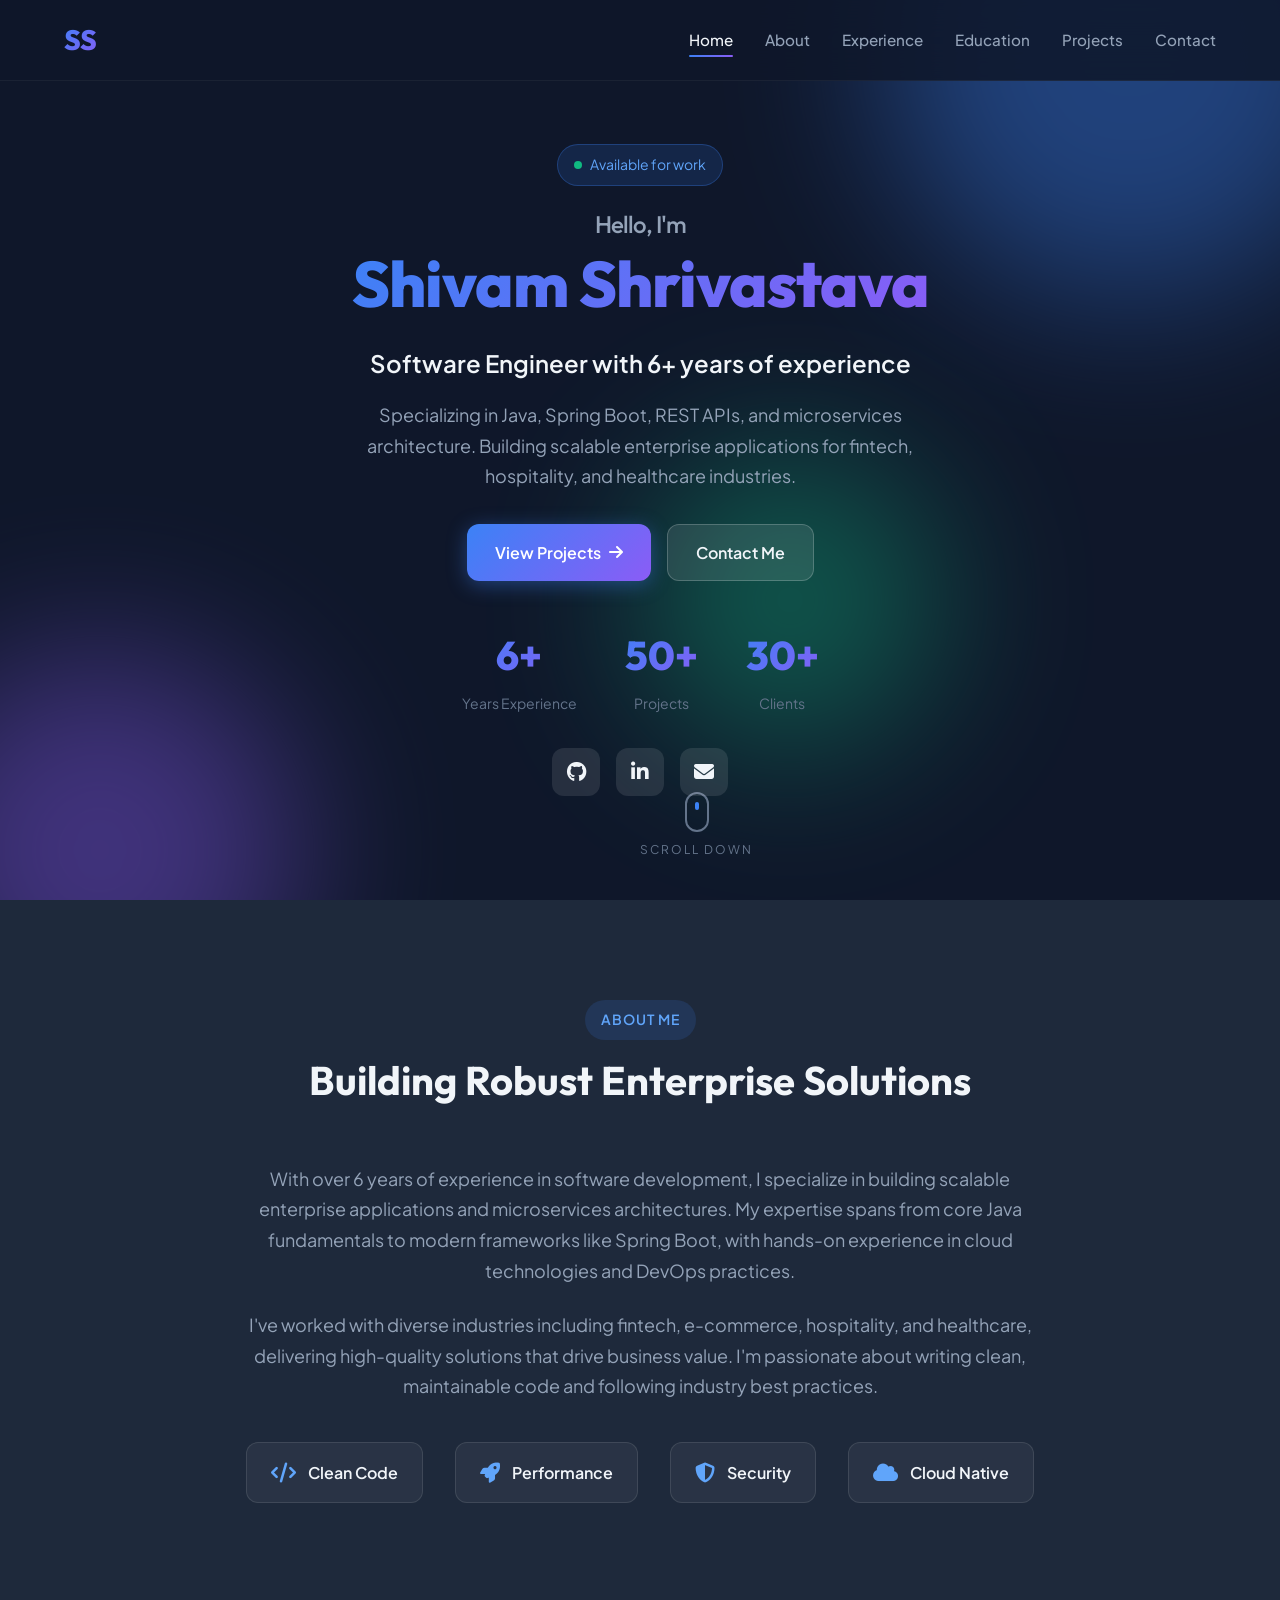
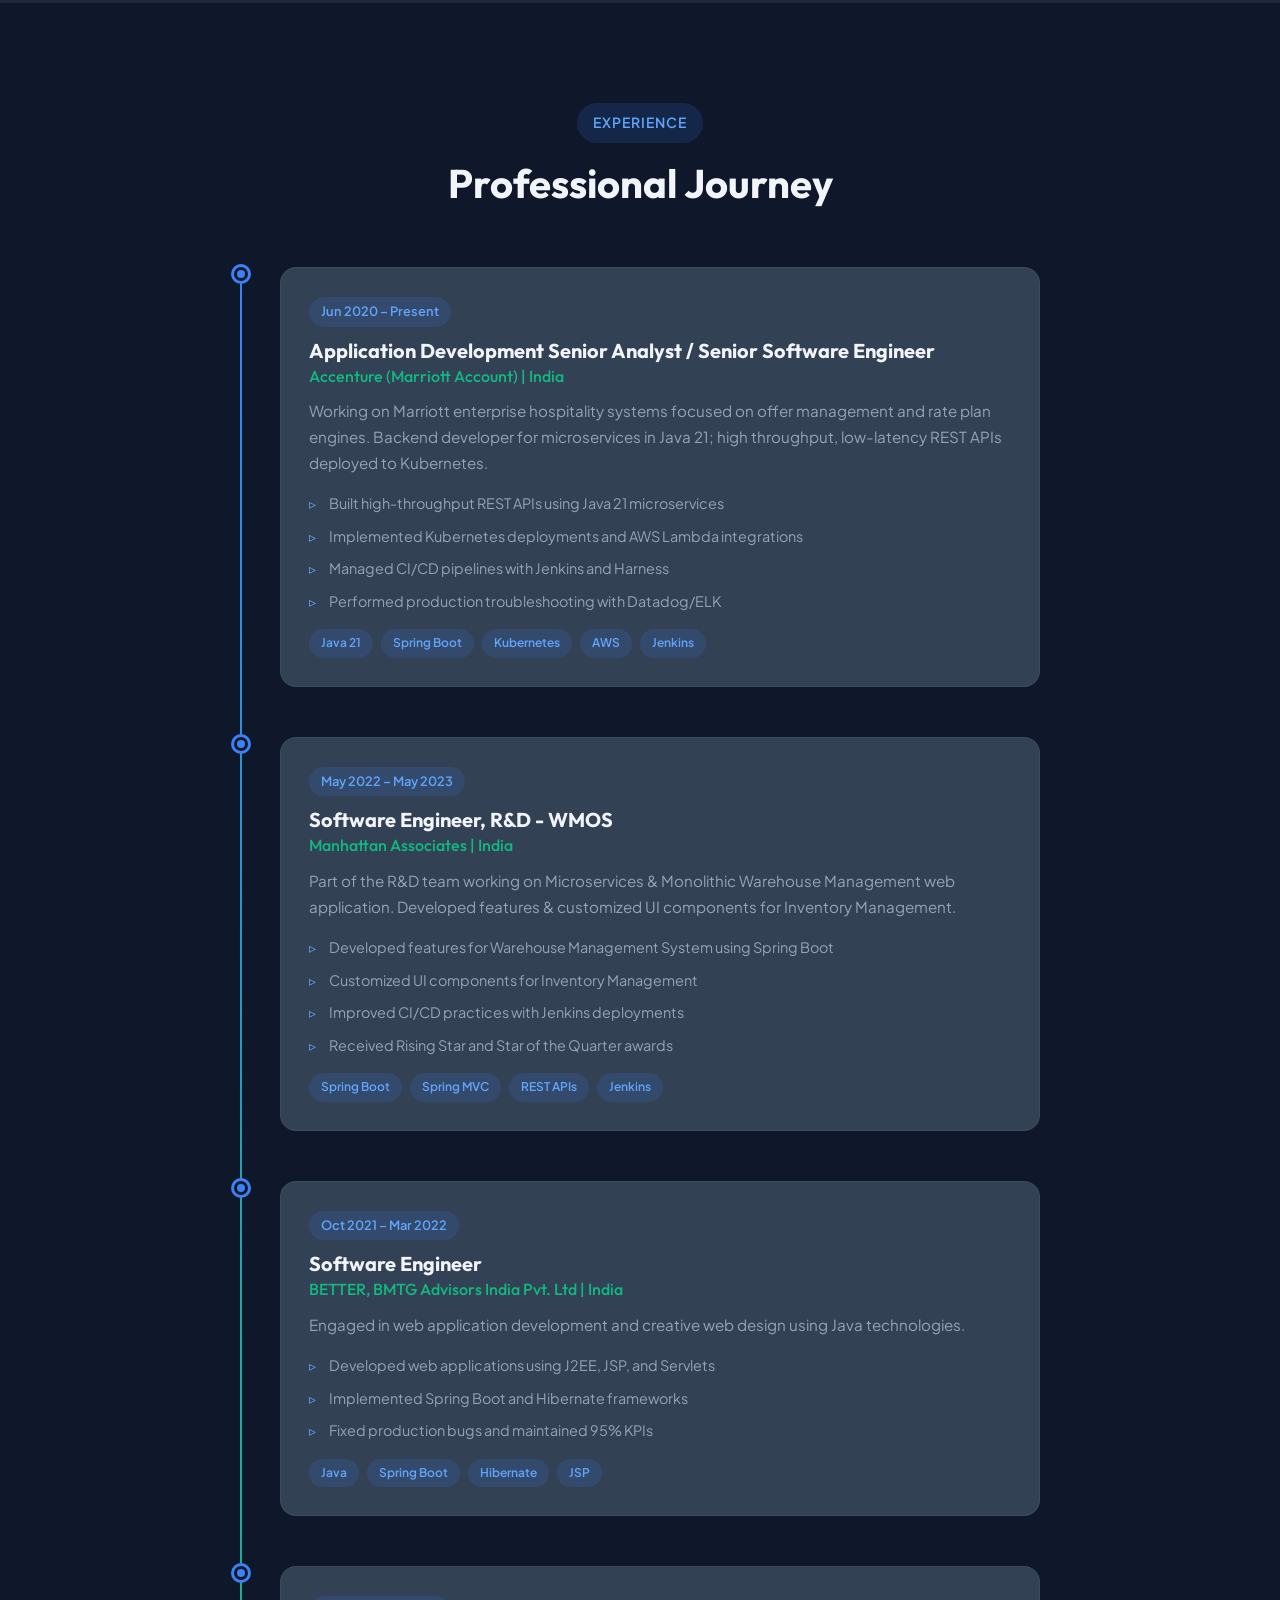
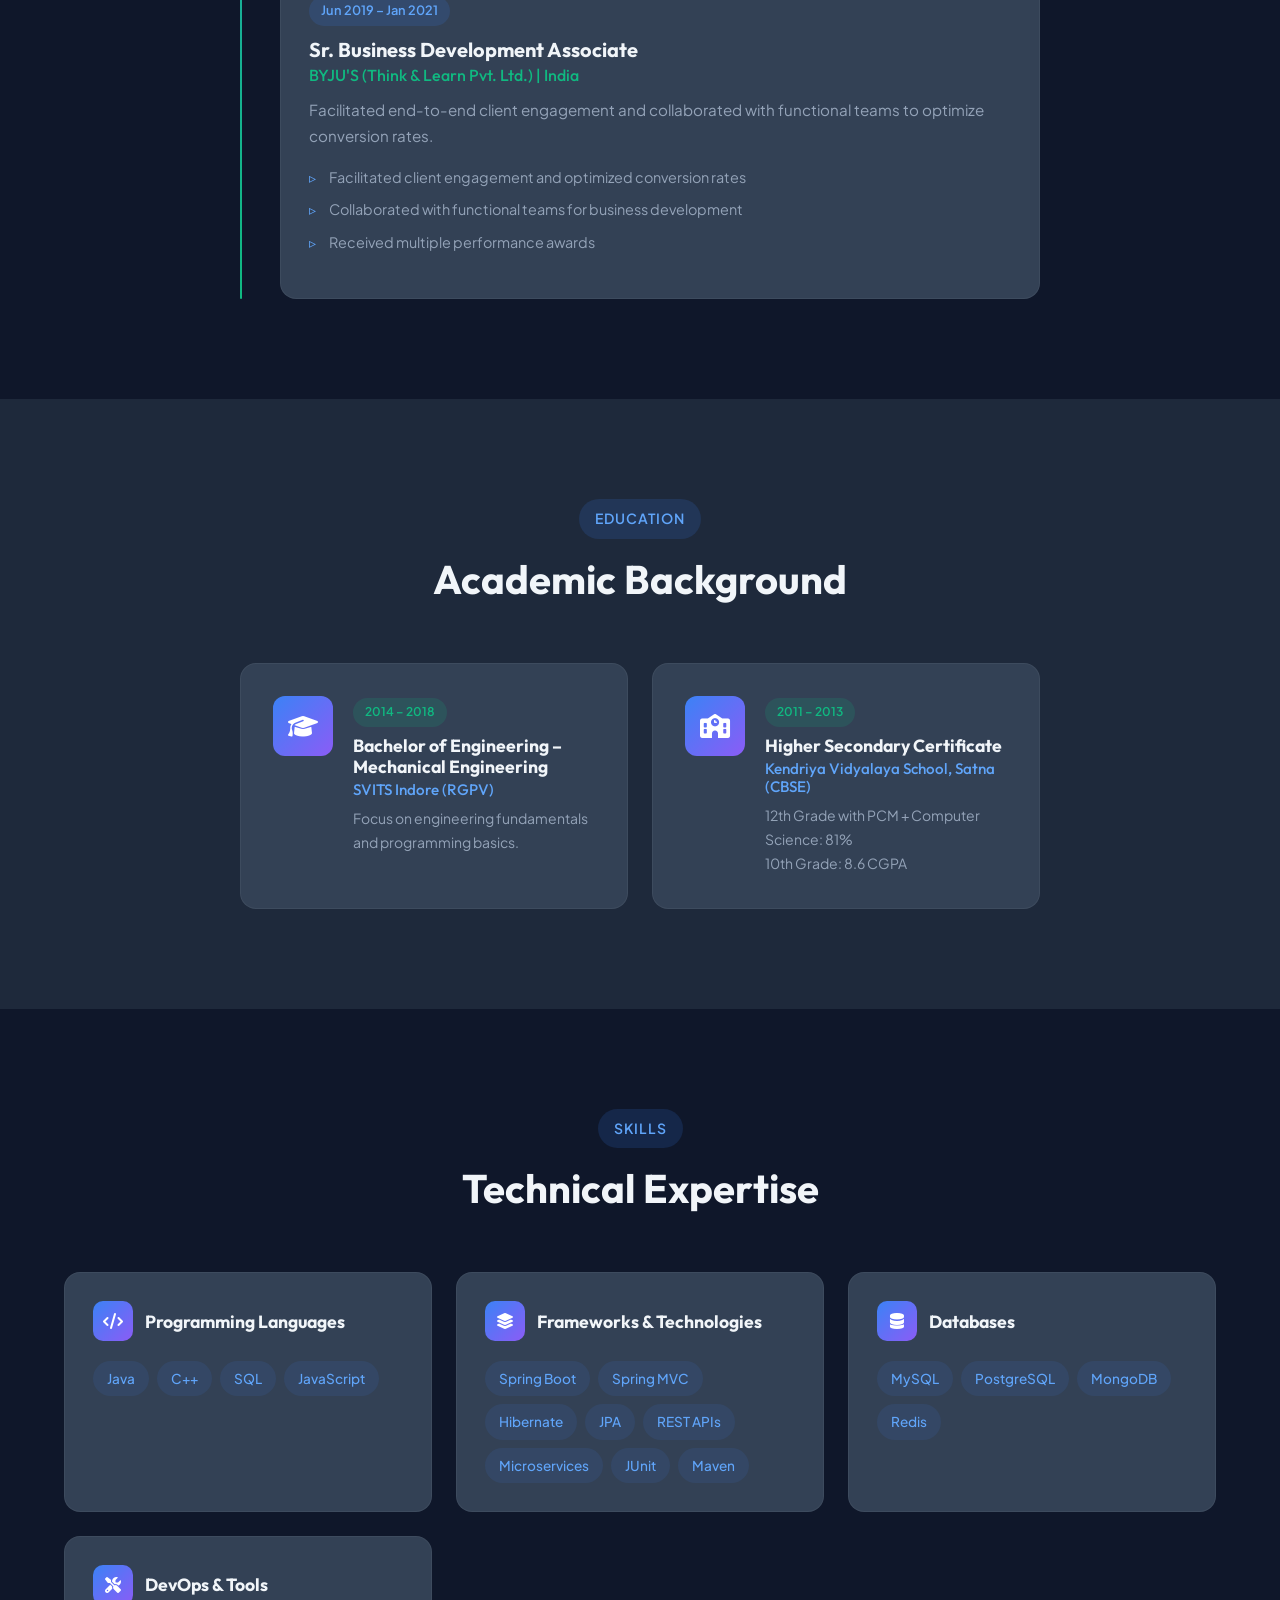
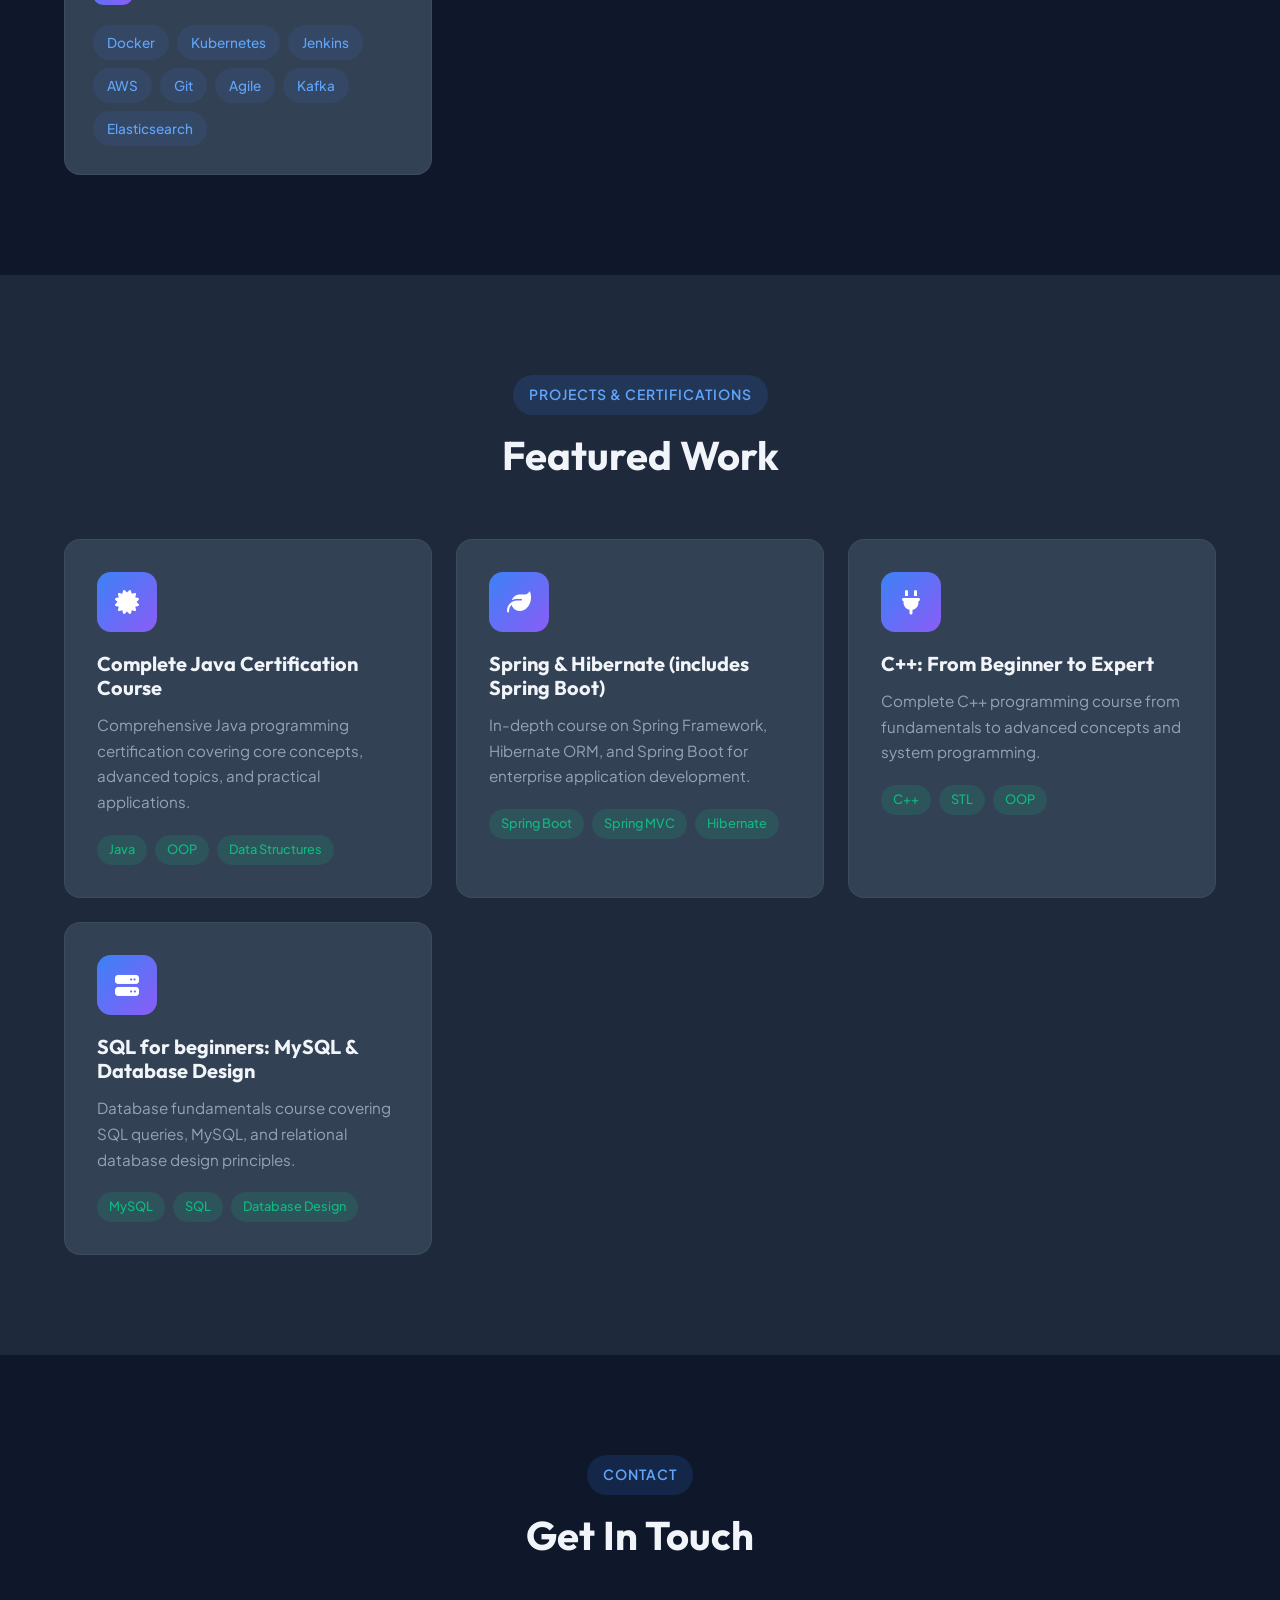
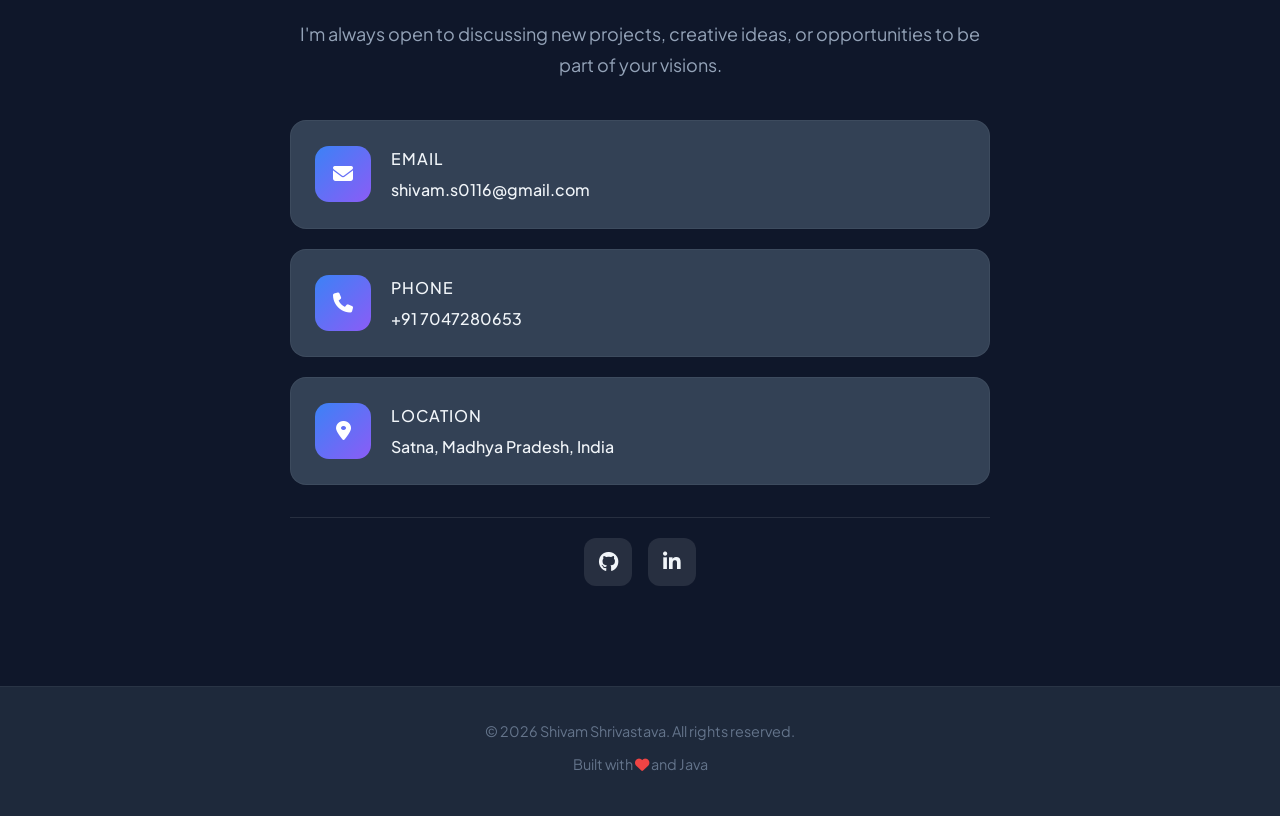
==== commit 89a9ae34: "Update Accenture role to Senior Analyst / Senior Software Engineer" ====
--- a/index.html
+++ b/index.html
@@ -134,7 +134,7 @@
                     <div class="timeline-marker"></div>
                     <div class="timeline-content">
                         <span class="timeline-date">Jun 2020 – Present</span>
-                        <h3 class="timeline-title">Application Development Analyst / Software Engineer</h3>
+                        <h3 class="timeline-title">Application Development Senior Analyst / Senior Software Engineer</h3>
                         <h4 class="timeline-company">Accenture (Marriott Account) | India</h4>
                         <p class="timeline-description">Working on Marriott enterprise hospitality systems focused on offer management and rate plan engines. Backend developer for microservices in Java 21; high throughput, low-latency REST APIs deployed to Kubernetes.</p>
                         <ul class="timeline-bullets">
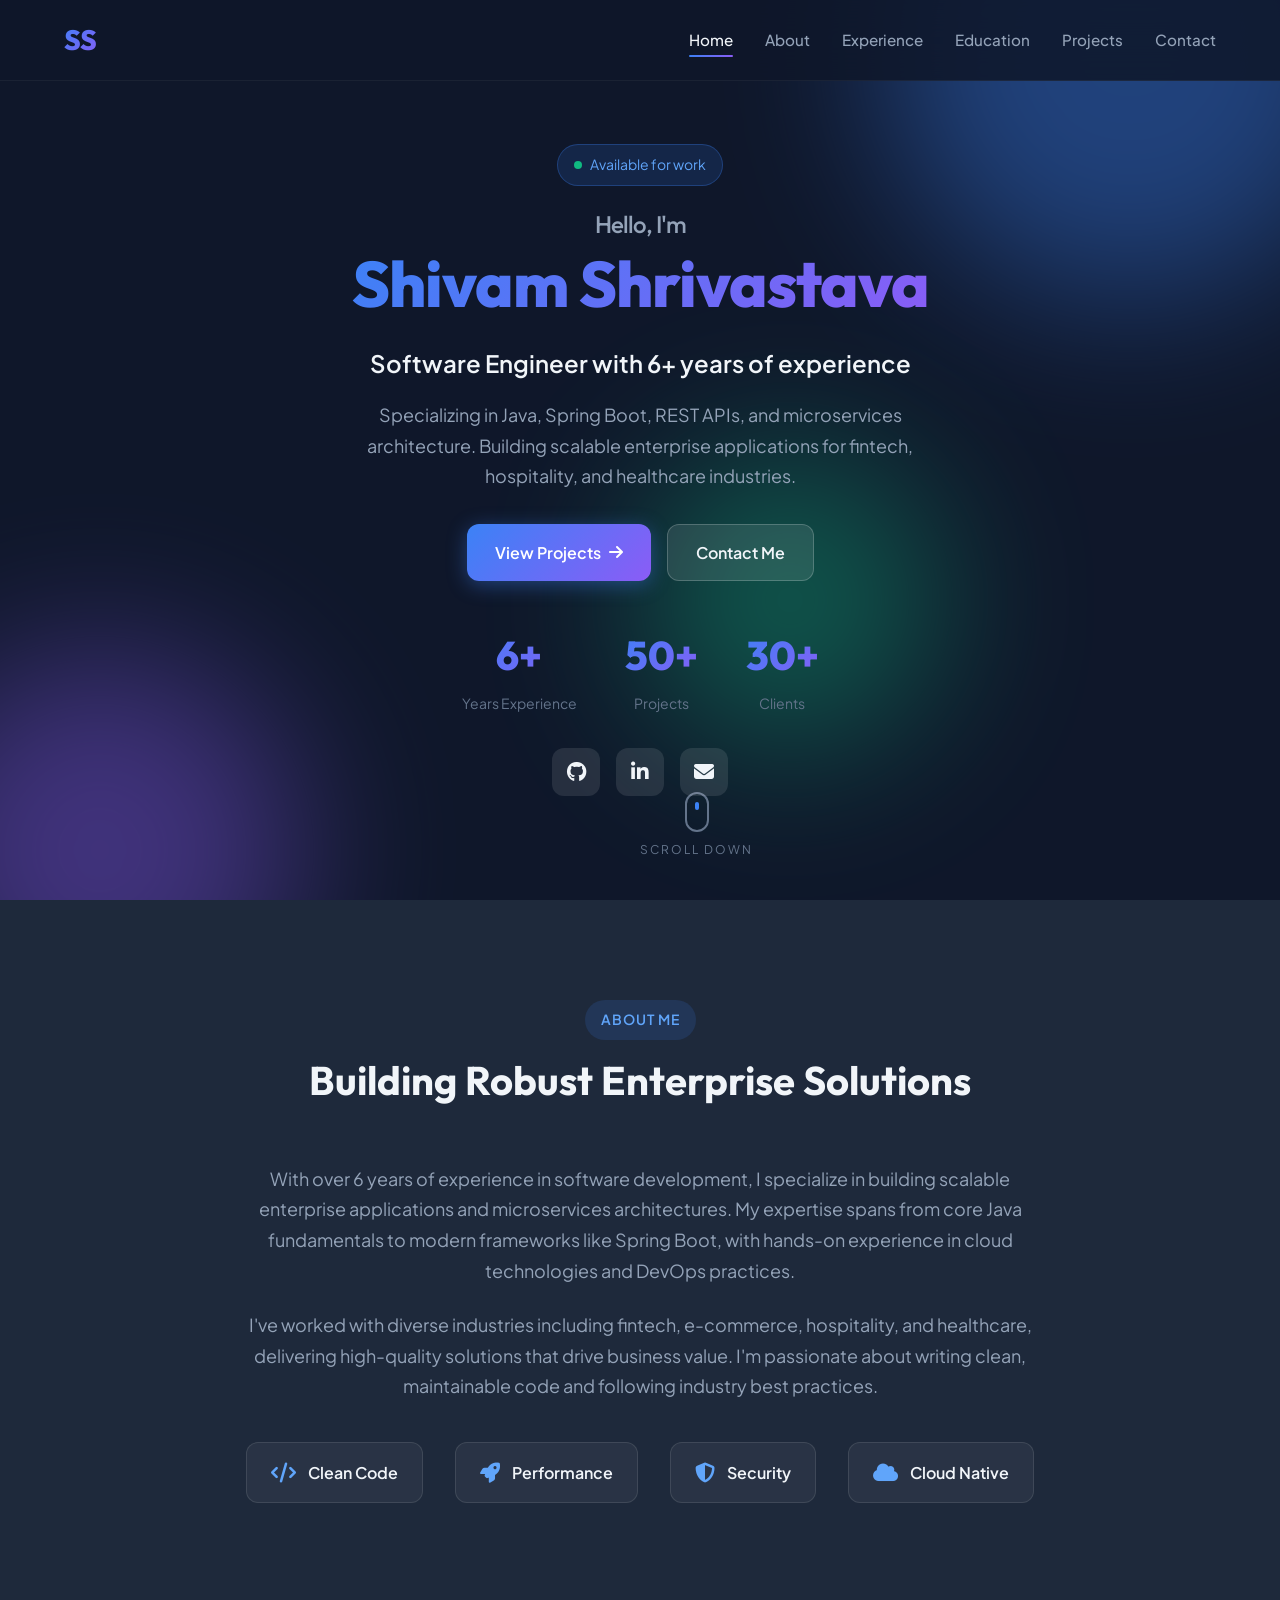
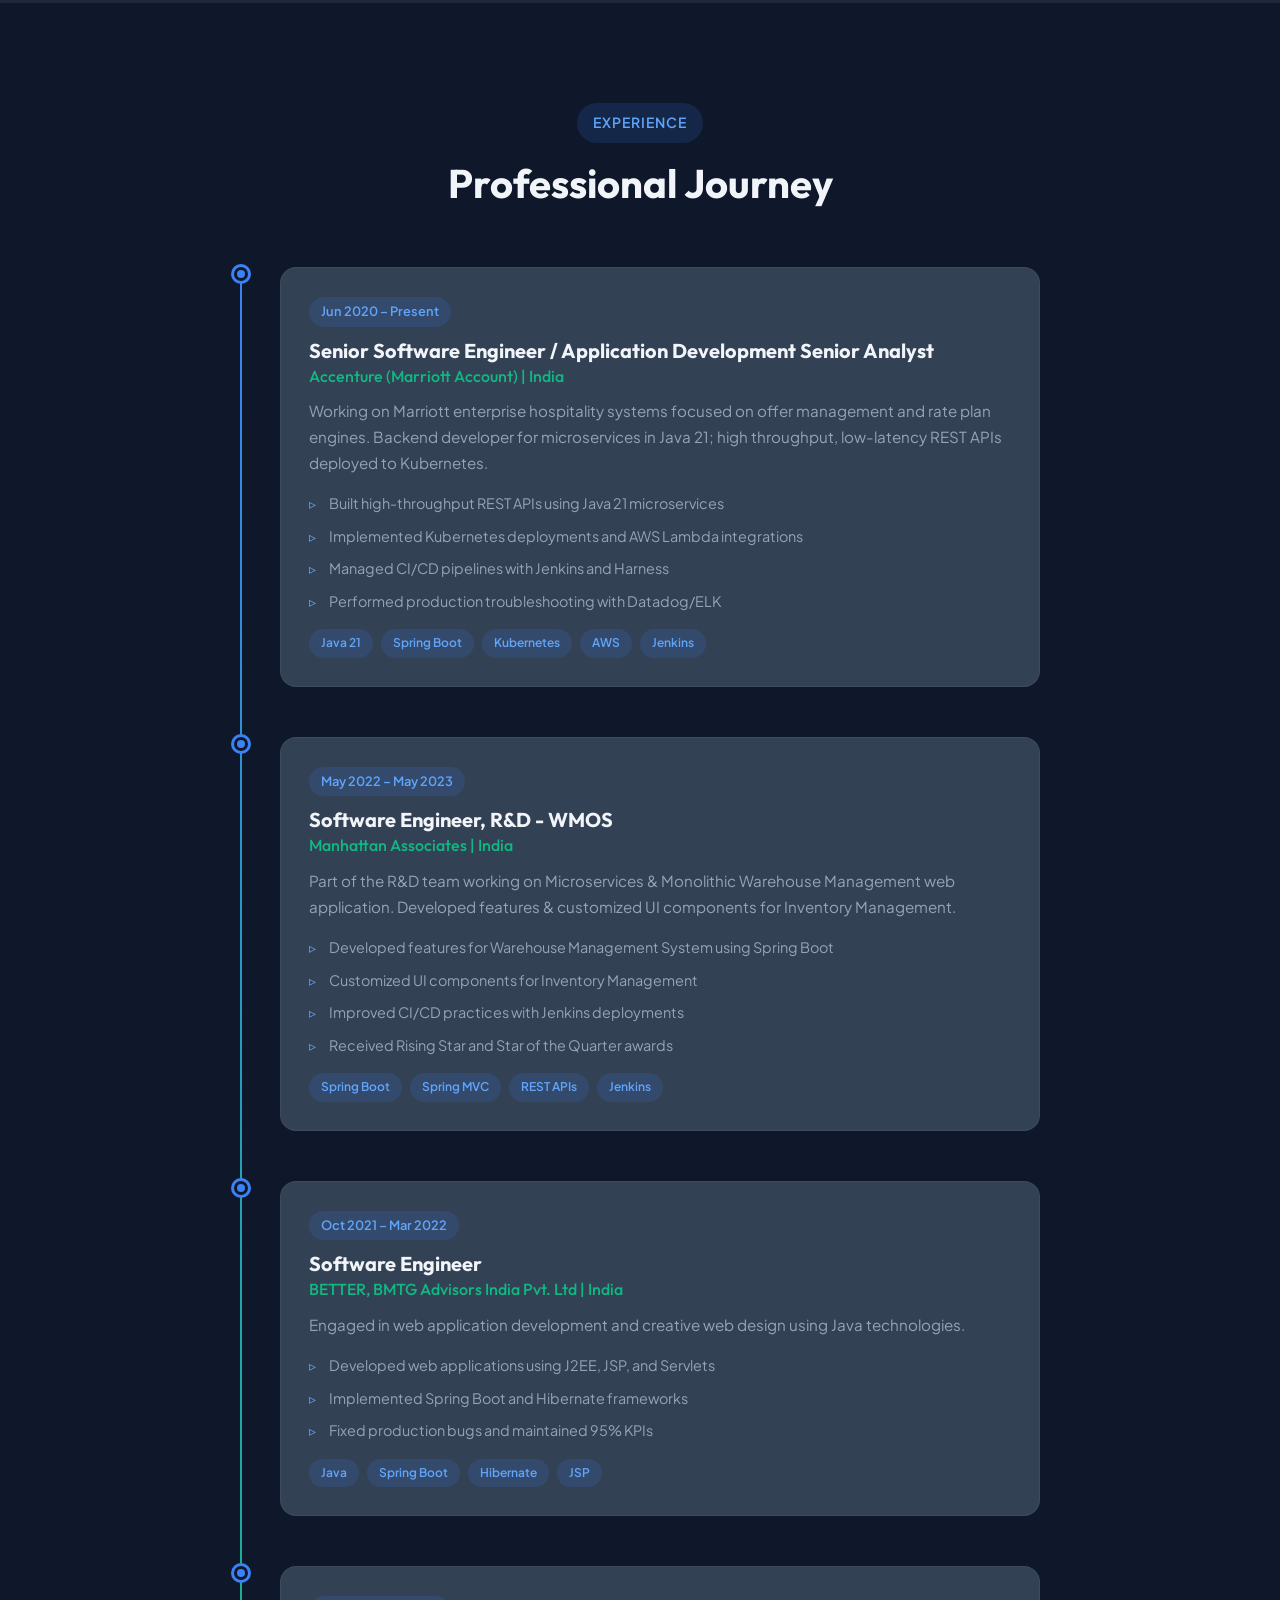
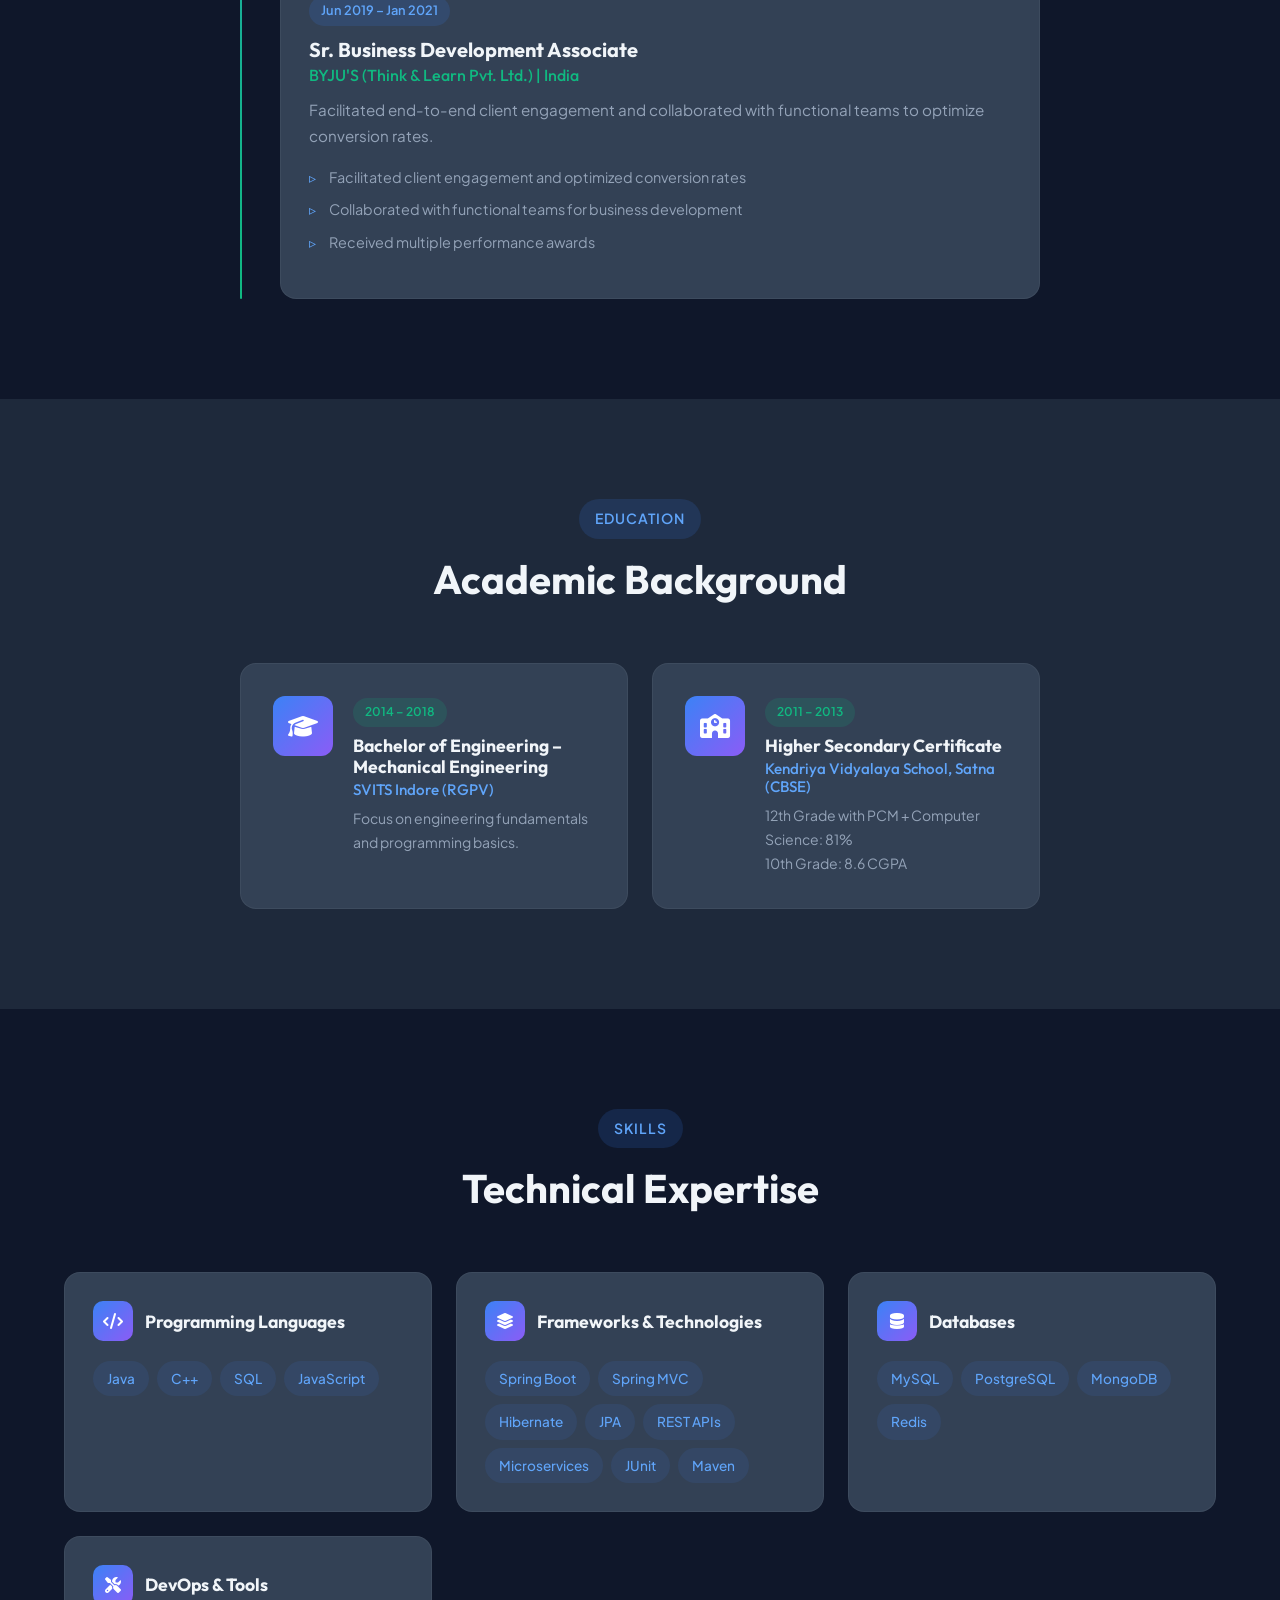
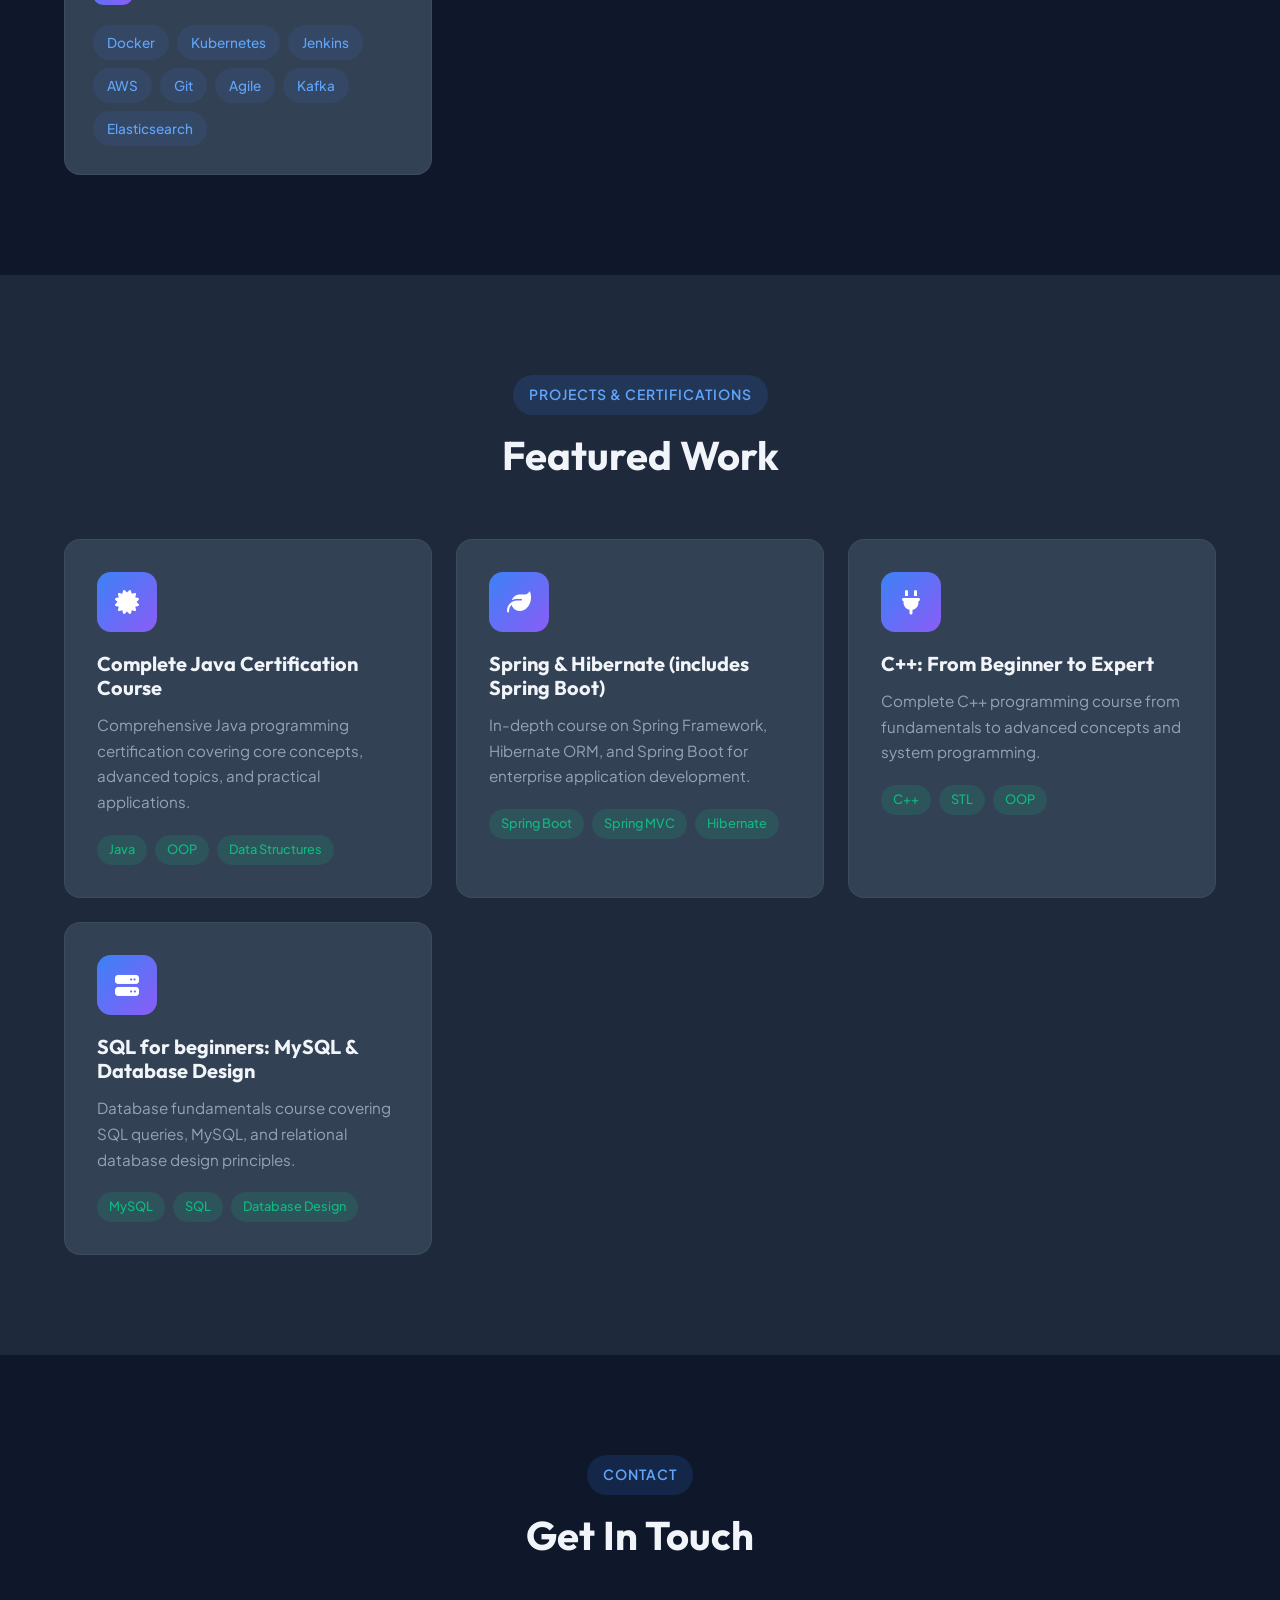
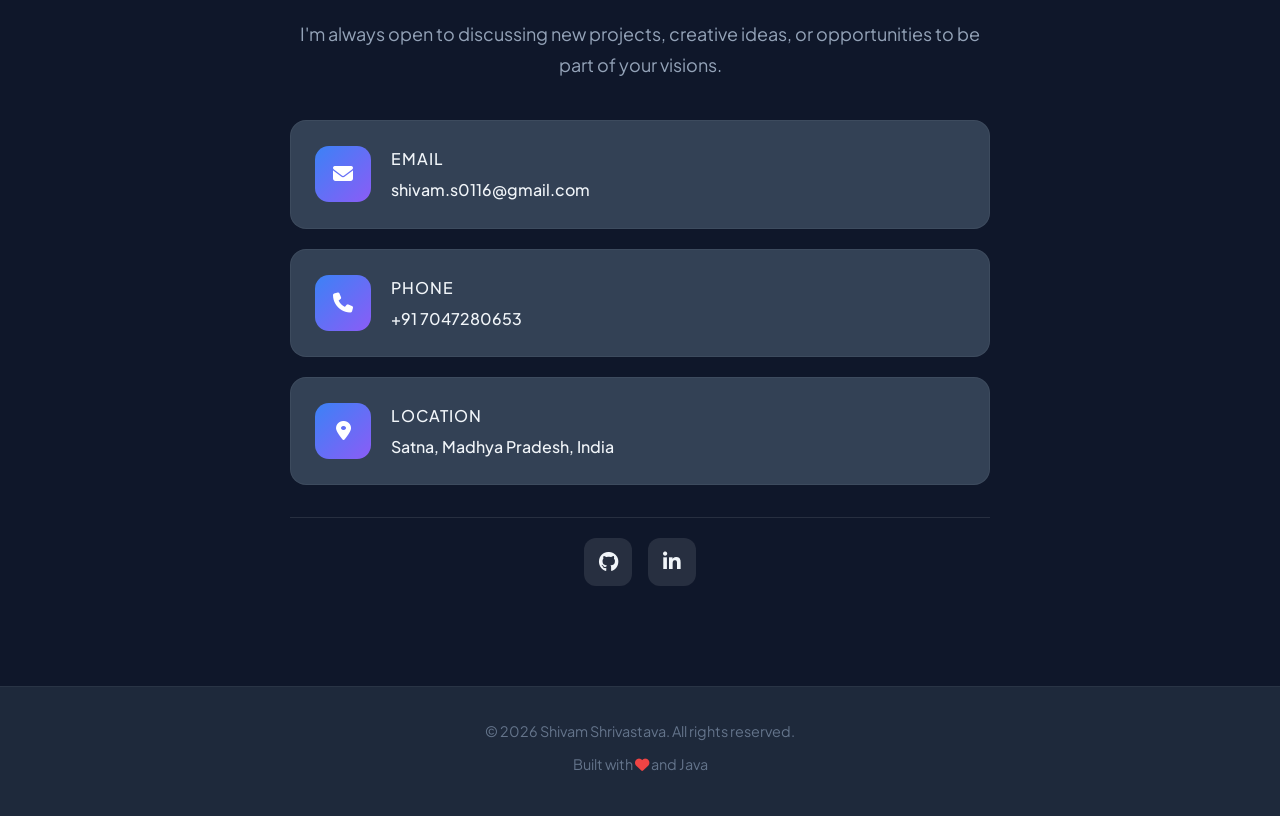
==== commit c42cd0c4: "Update Accenture role title format" ====
--- a/index.html
+++ b/index.html
@@ -134,7 +134,7 @@
                     <div class="timeline-marker"></div>
                     <div class="timeline-content">
                         <span class="timeline-date">Jun 2020 – Present</span>
-                        <h3 class="timeline-title">Application Development Senior Analyst / Senior Software Engineer</h3>
+                        <h3 class="timeline-title">Senior Software Engineer / Application Development Senior Analyst</h3>
                         <h4 class="timeline-company">Accenture (Marriott Account) | India</h4>
                         <p class="timeline-description">Working on Marriott enterprise hospitality systems focused on offer management and rate plan engines. Backend developer for microservices in Java 21; high throughput, low-latency REST APIs deployed to Kubernetes.</p>
                         <ul class="timeline-bullets">
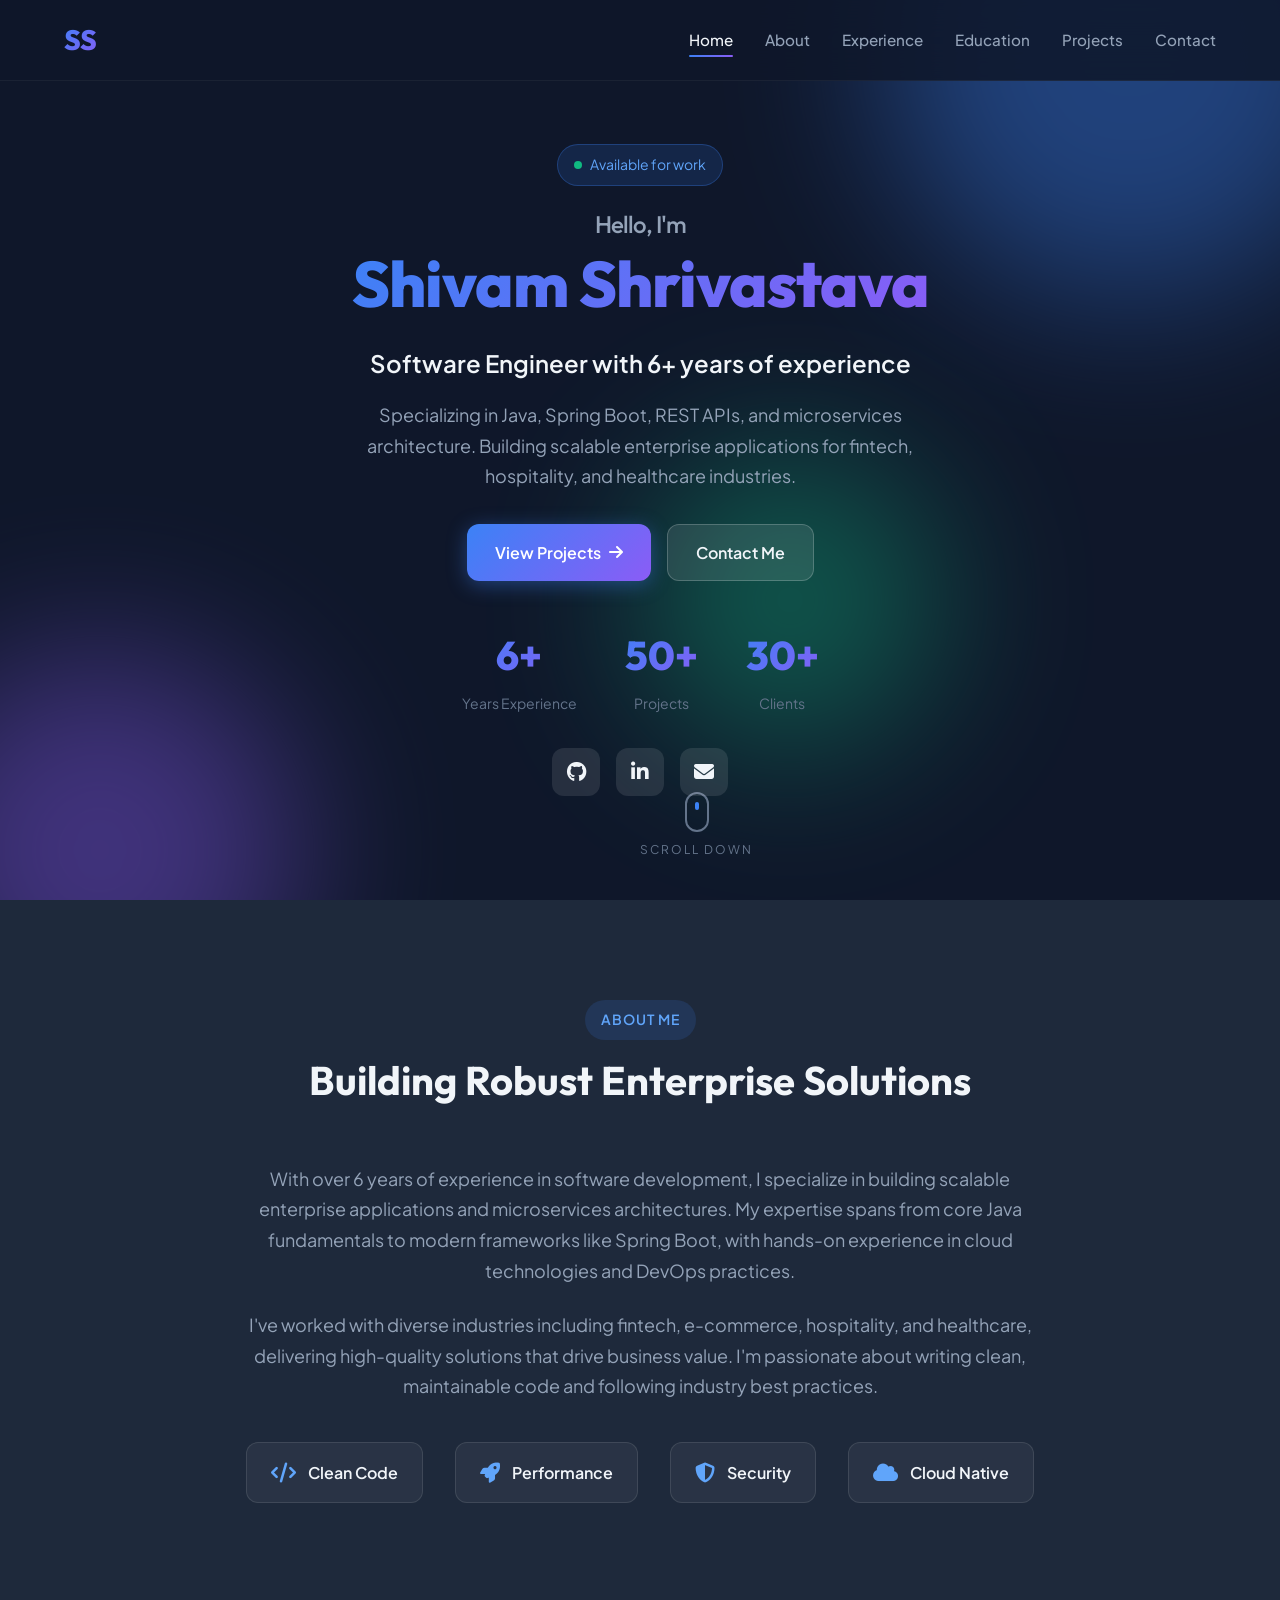
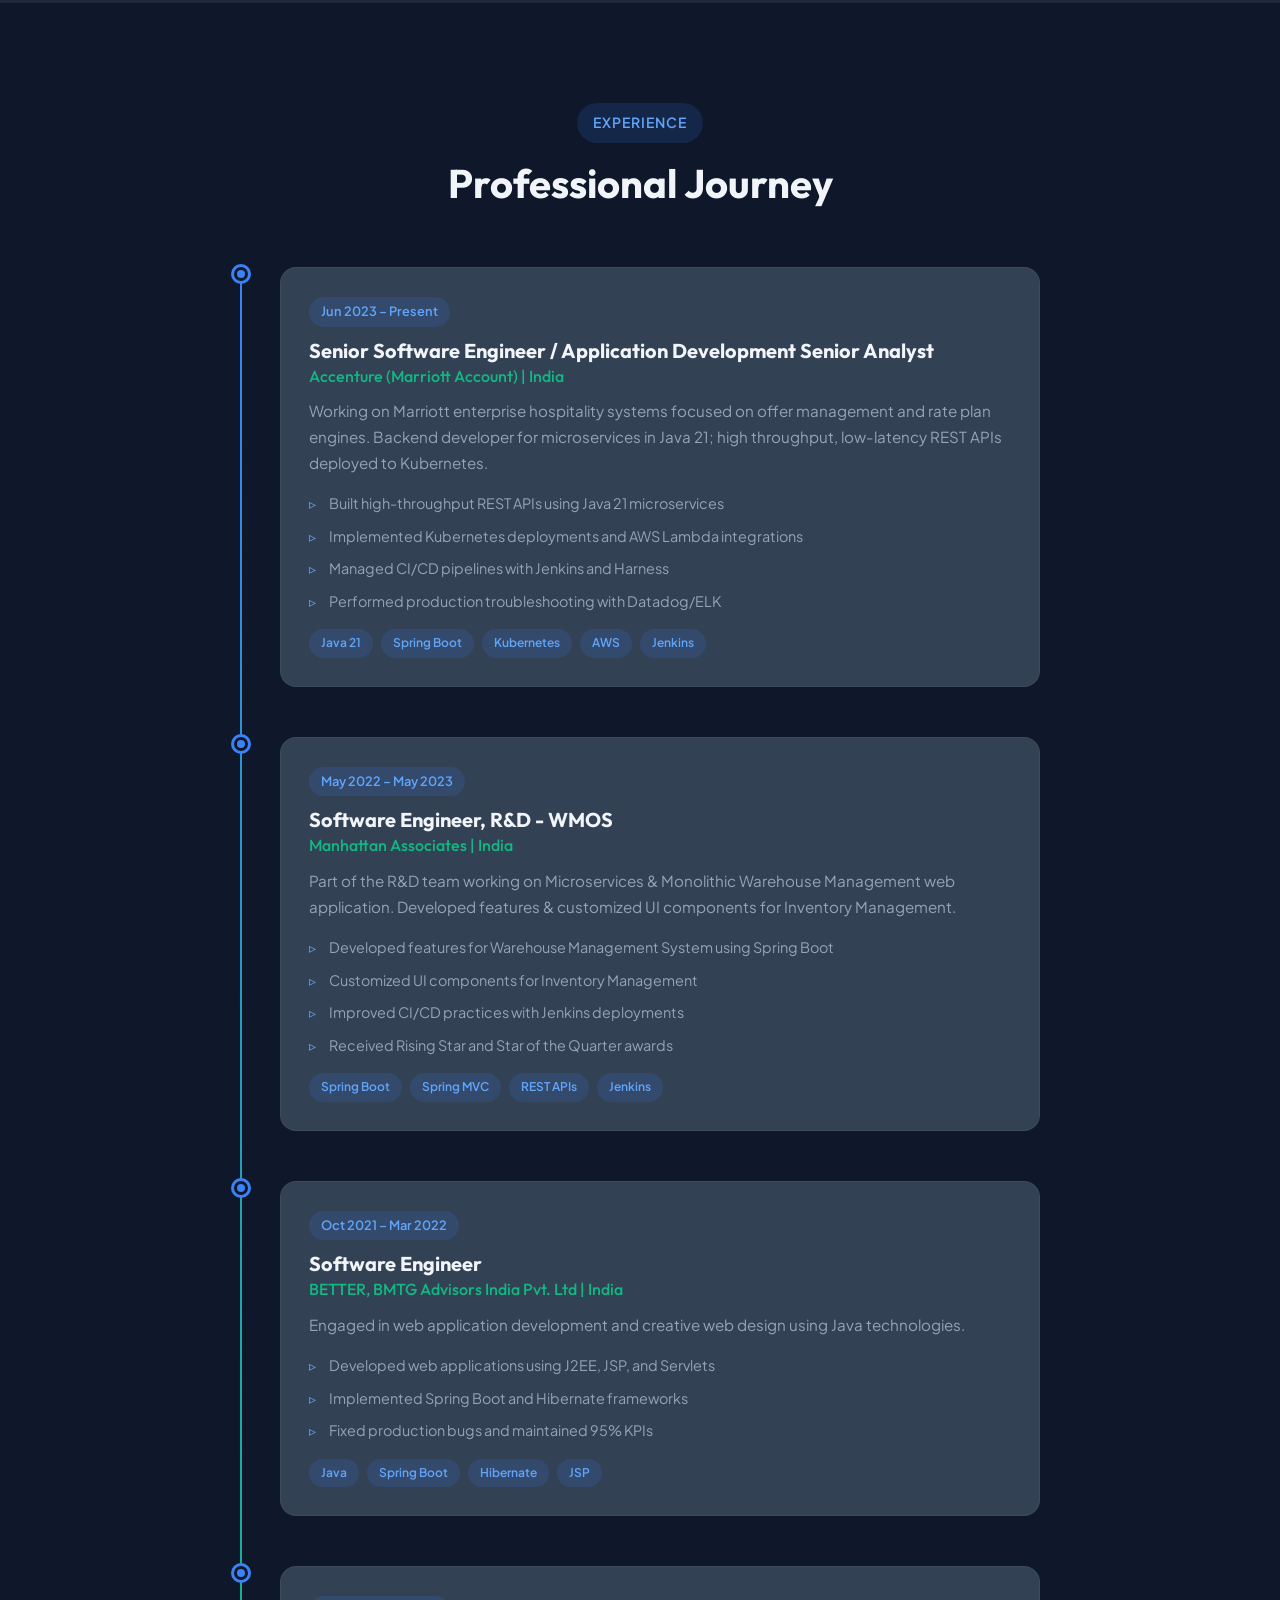
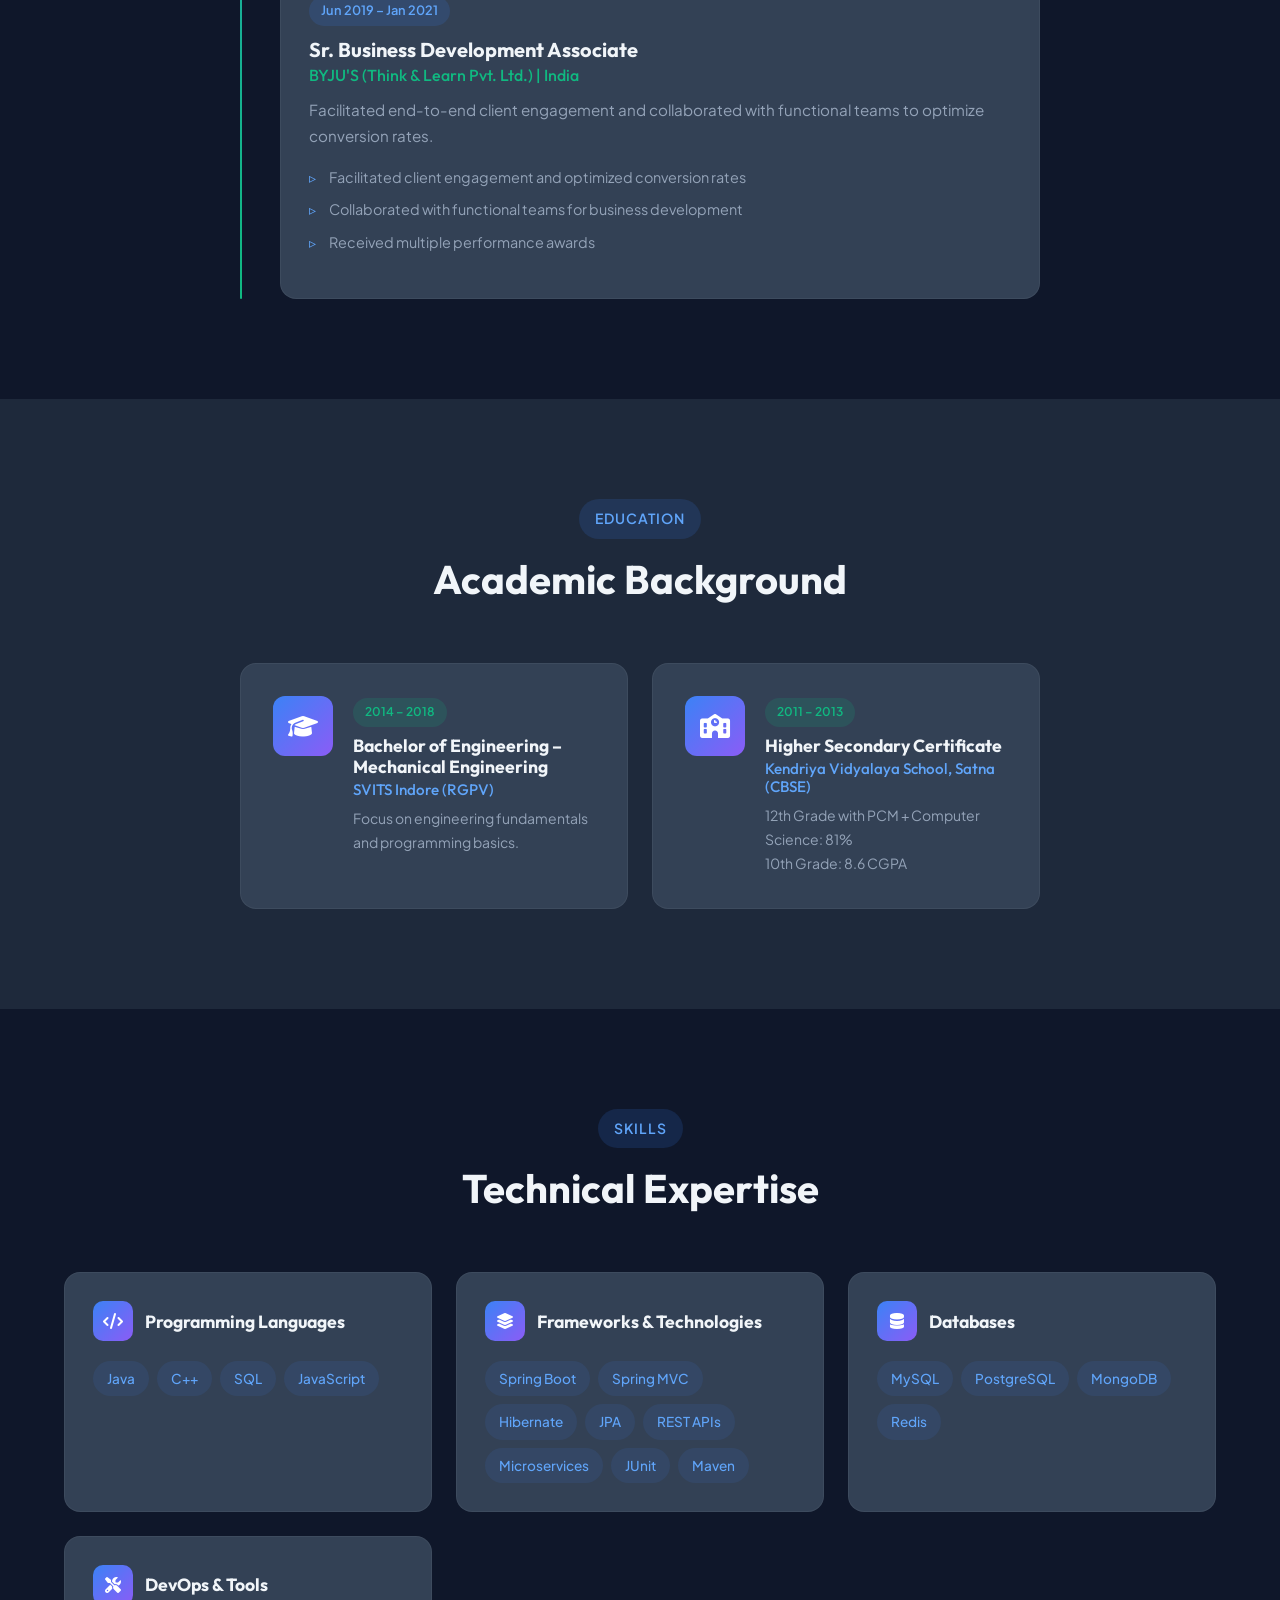
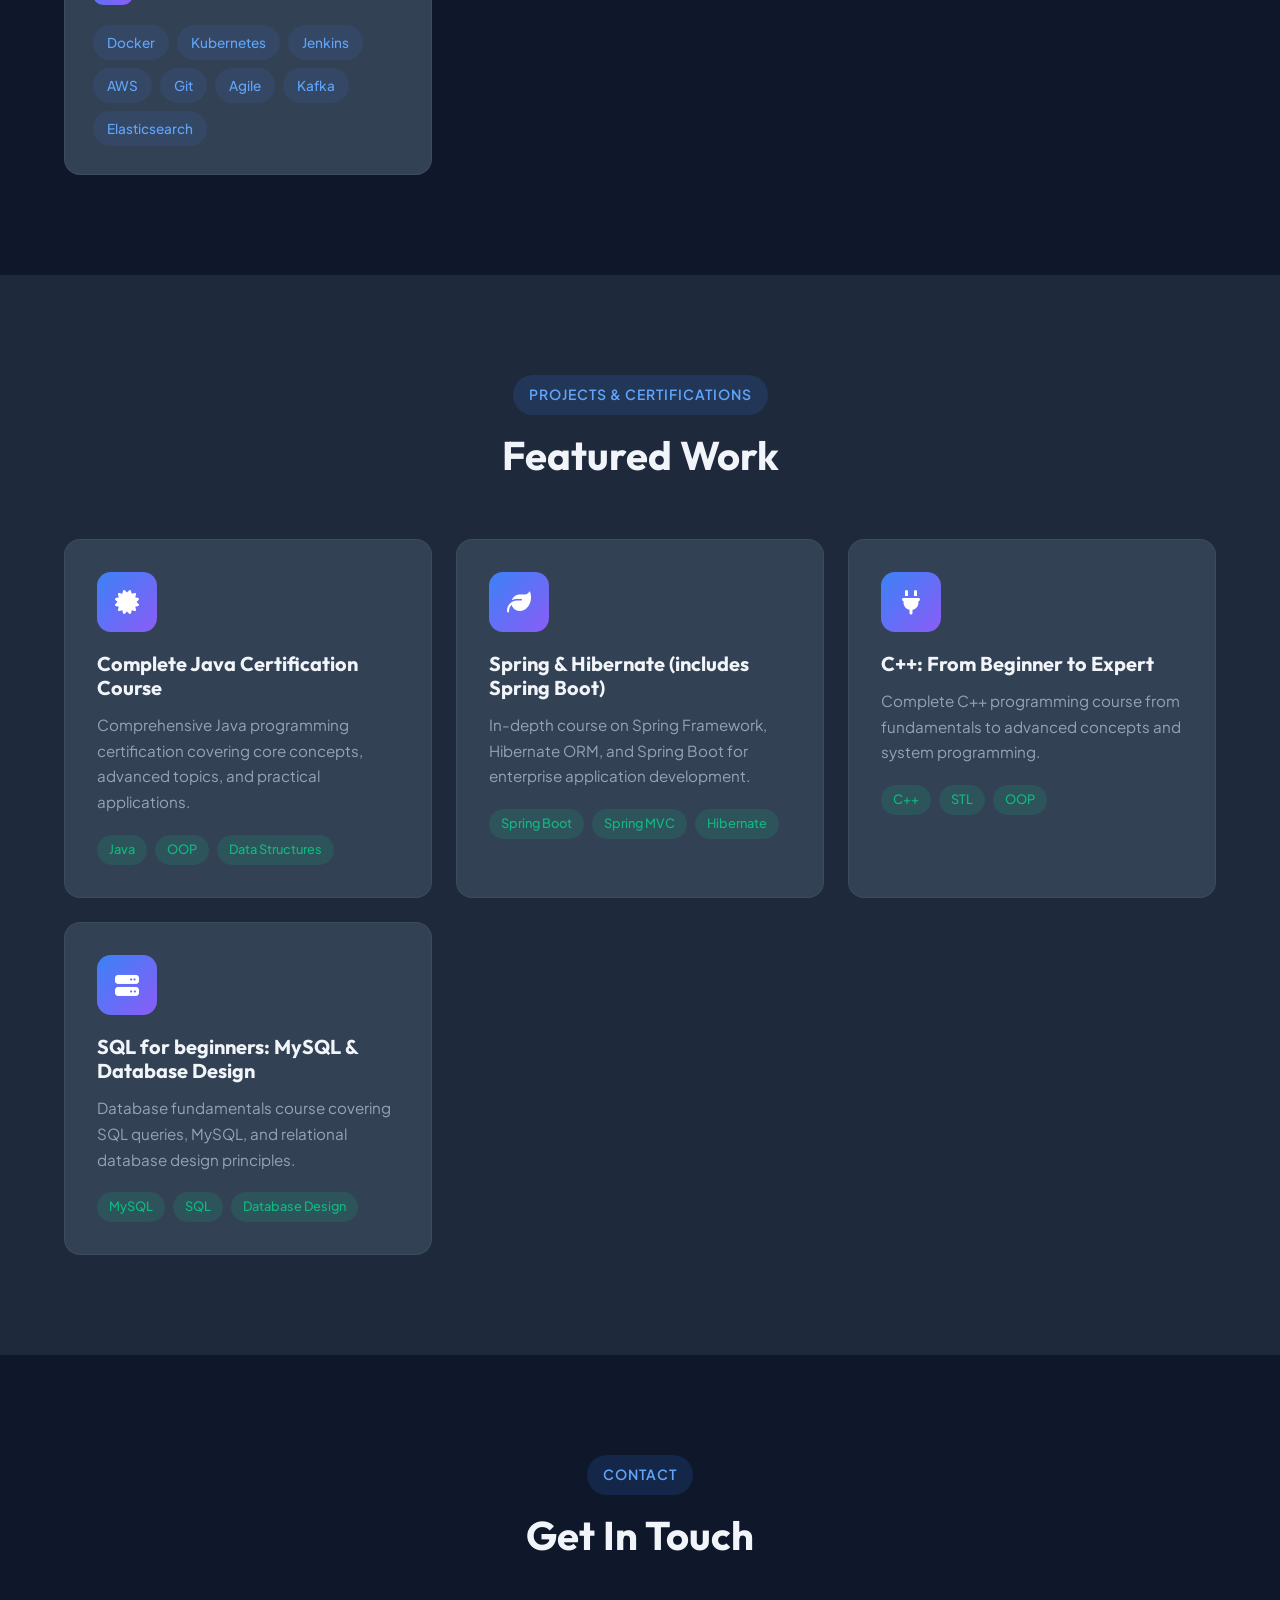
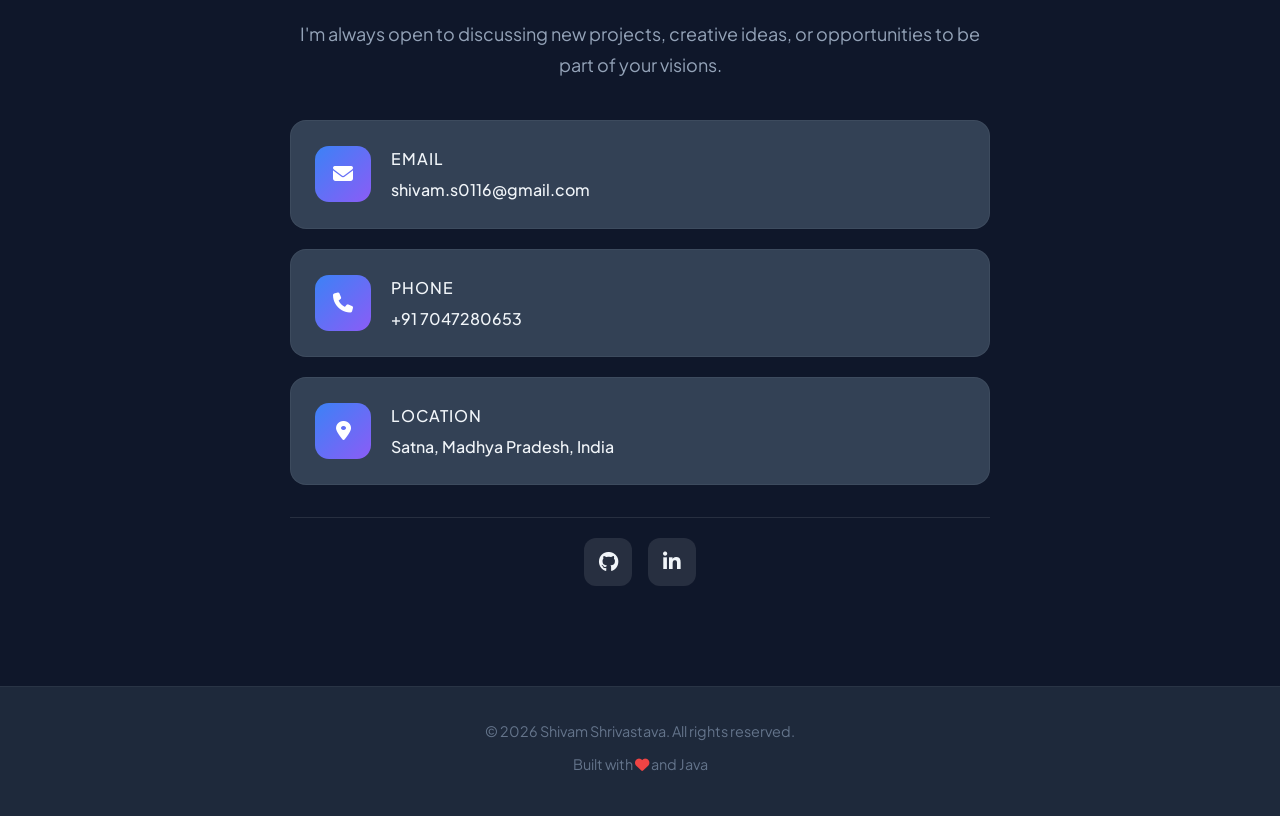
==== commit 62d2504c: "Update Accenture start date to Jun 2023" ====
--- a/index.html
+++ b/index.html
@@ -133,7 +133,7 @@
                 <div class="timeline-item">
                     <div class="timeline-marker"></div>
                     <div class="timeline-content">
-                        <span class="timeline-date">Jun 2020 – Present</span>
+                        <span class="timeline-date">Jun 2023 – Present</span>
                         <h3 class="timeline-title">Senior Software Engineer / Application Development Senior Analyst</h3>
                         <h4 class="timeline-company">Accenture (Marriott Account) | India</h4>
                         <p class="timeline-description">Working on Marriott enterprise hospitality systems focused on offer management and rate plan engines. Backend developer for microservices in Java 21; high throughput, low-latency REST APIs deployed to Kubernetes.</p>
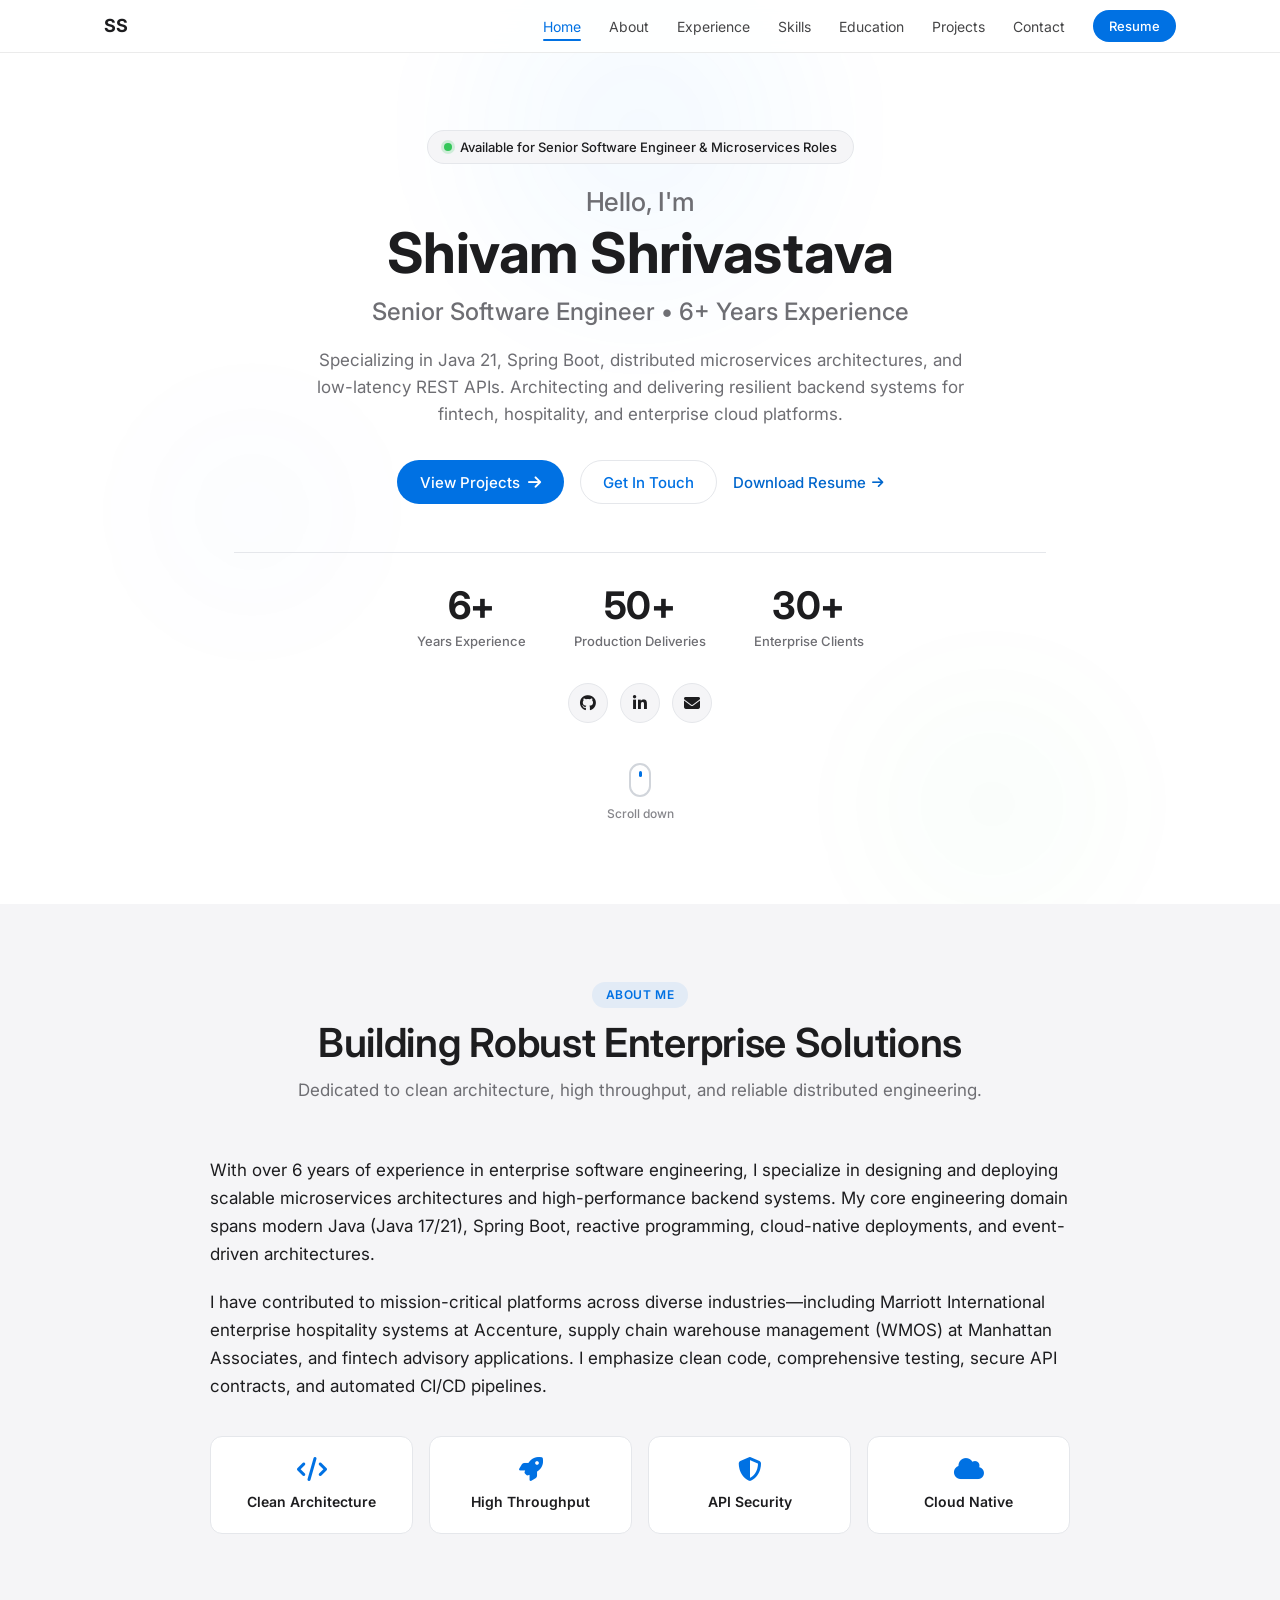
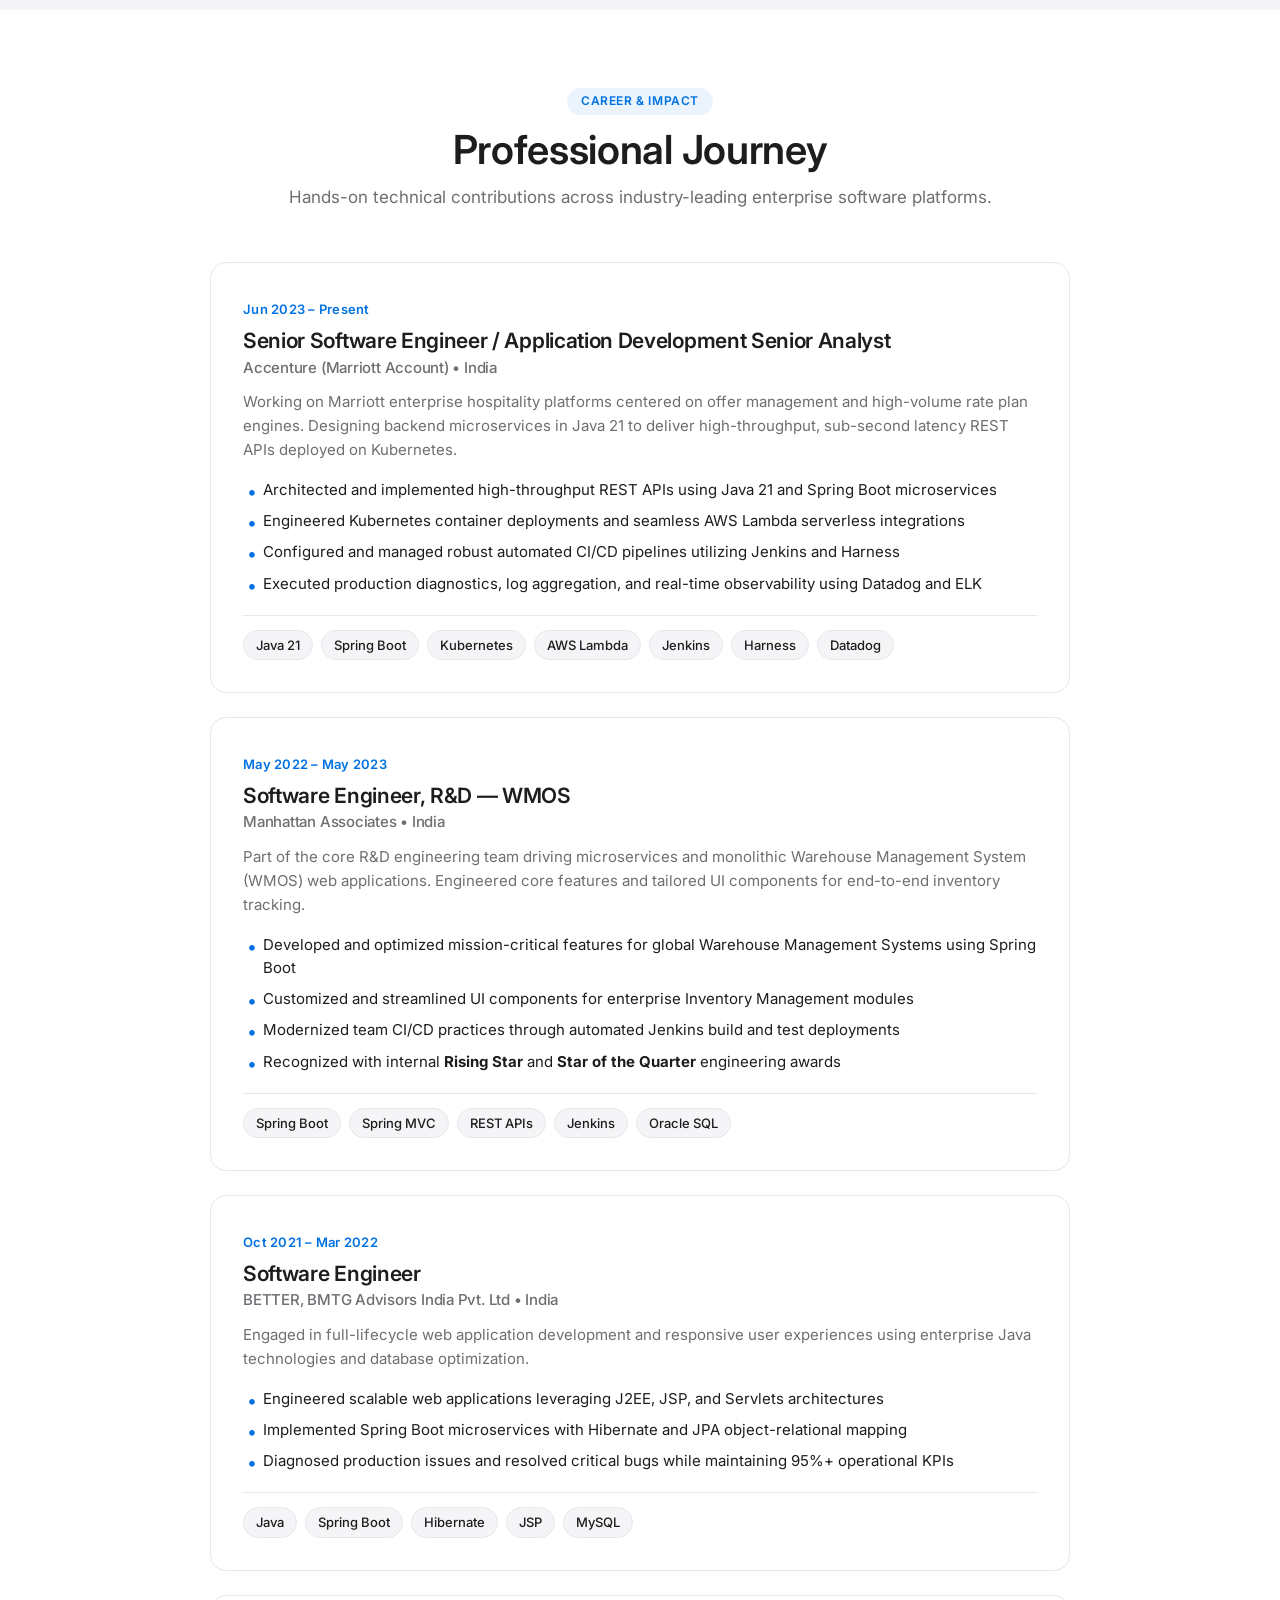
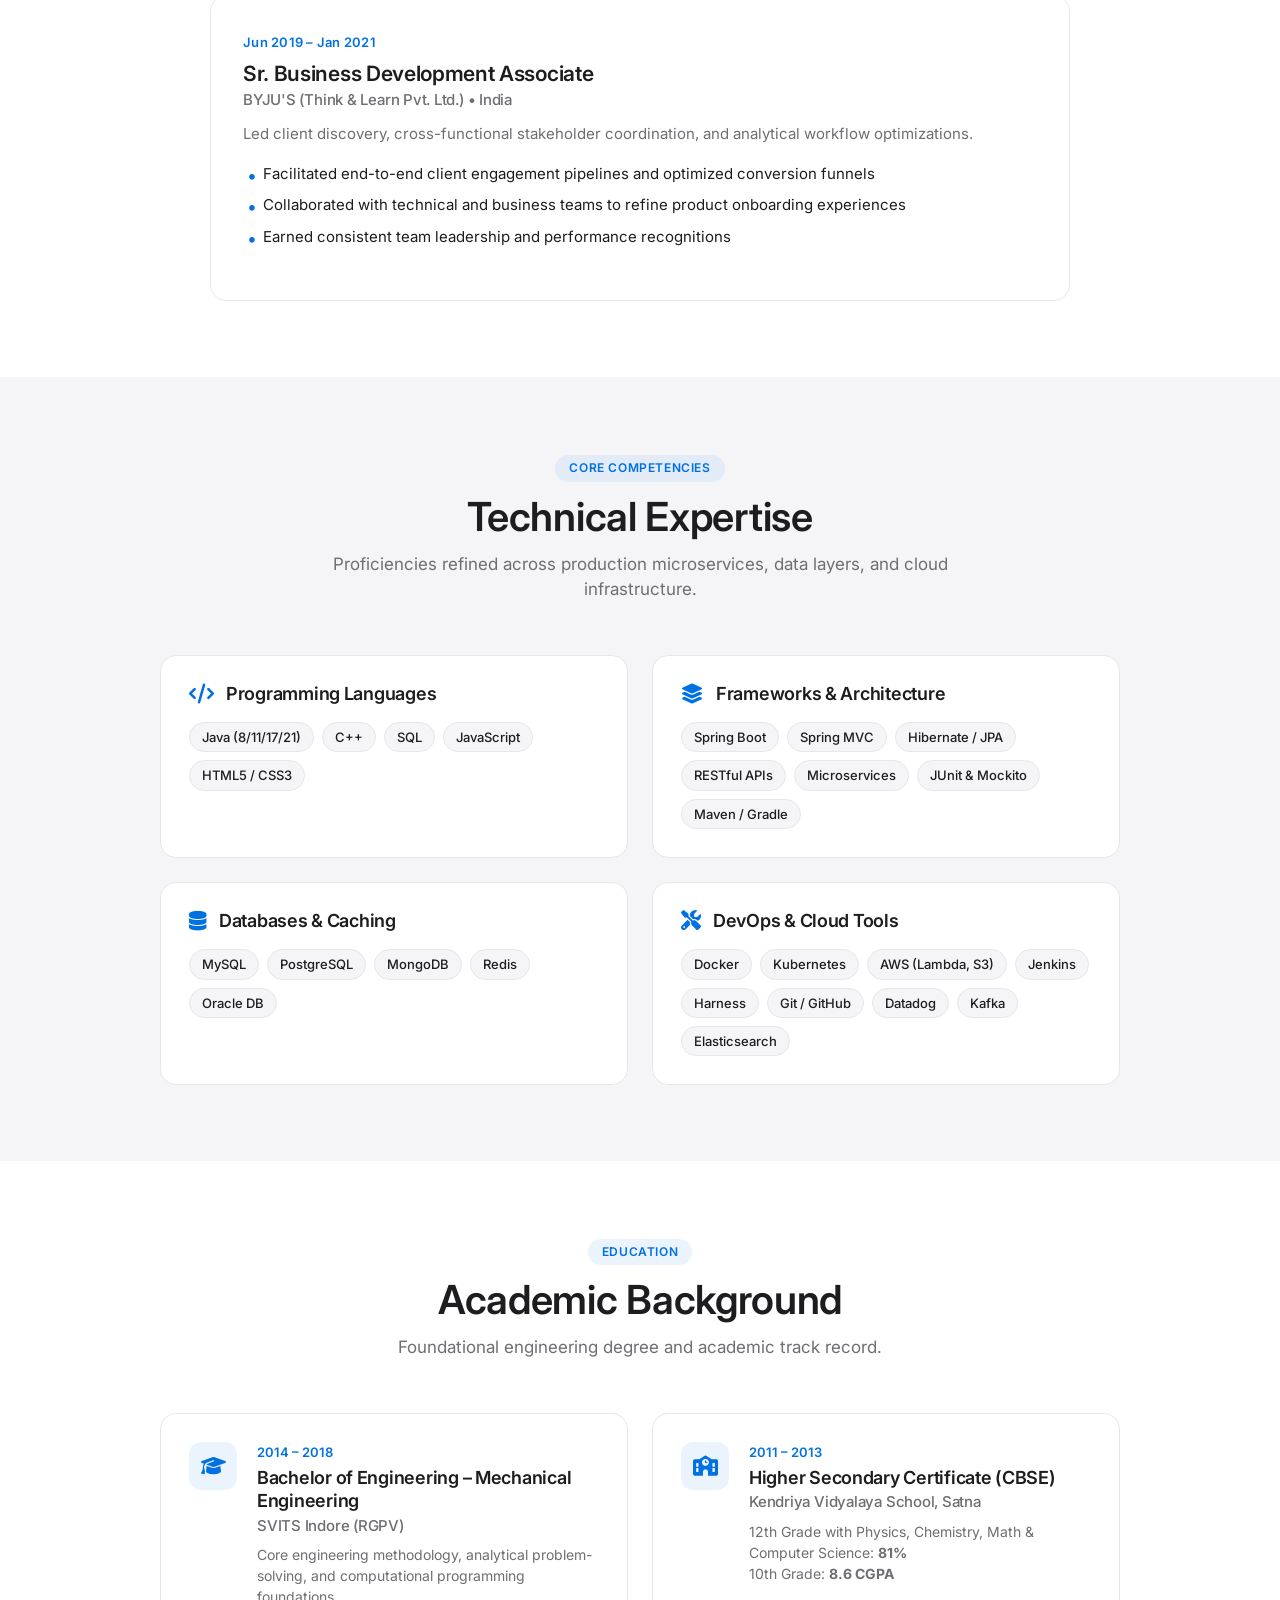
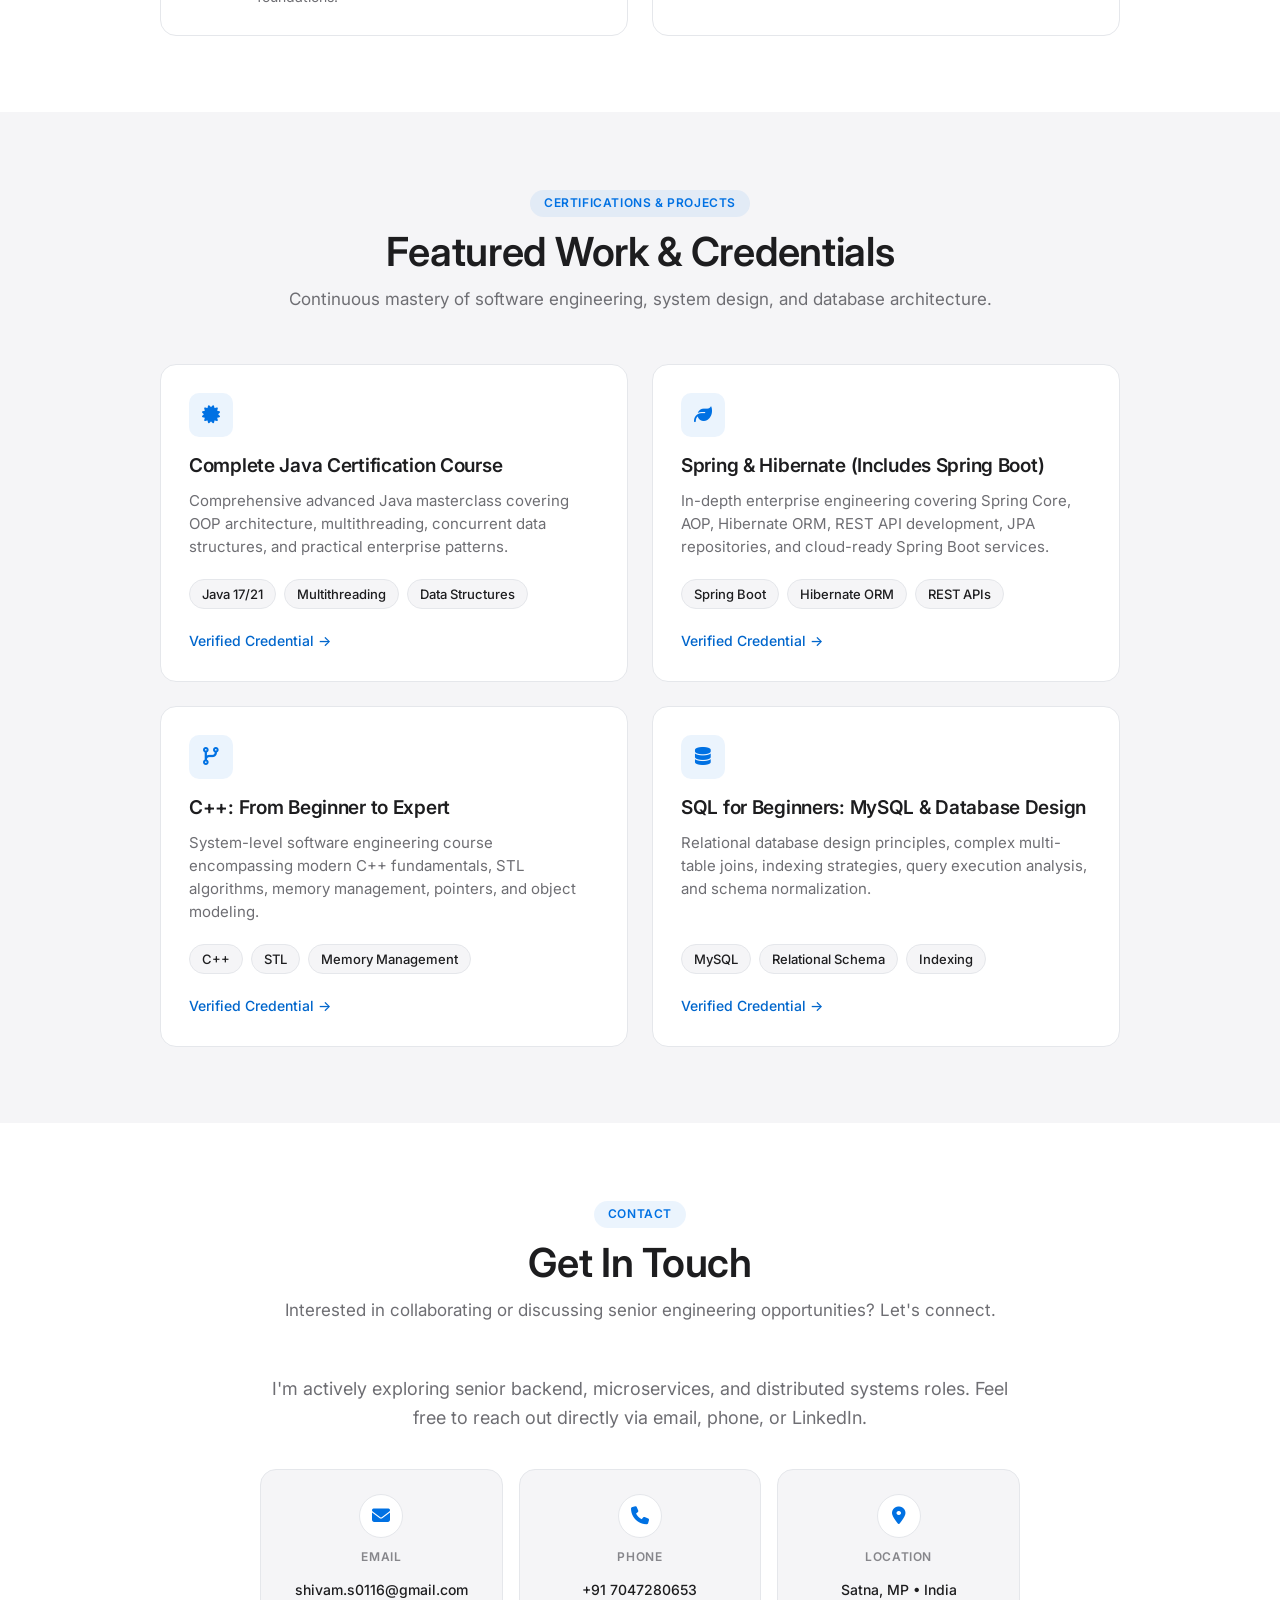
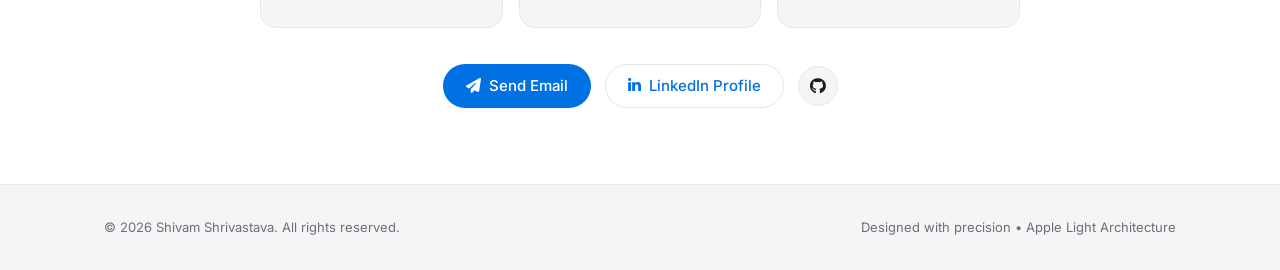
==== commit 4790b77a: "Redesign portfolio to Apple Light design system: clean, premium consumer-tech aesthetic with Apple B" ====
--- a/index.html
+++ b/index.html
@@ -1,58 +1,75 @@
 <!DOCTYPE html>
 <html lang="en">
+
 <head>
     <meta charset="UTF-8">
     <meta name="viewport" content="width=device-width, initial-scale=1.0">
-    <title>Shivam Shrivastava | Software Engineer</title>
+    <title>Shivam Shrivastava — Senior Software Engineer | Enterprise Java &amp; Microservices</title>
+    <meta name="description"
+        content="Senior Software Engineer with 6+ years of experience specializing in Java 21, Spring Boot, REST APIs, and microservices architecture for fintech, hospitality, and healthcare.">
     <link rel="stylesheet" href="styles.css">
     <link rel="preconnect" href="https://fonts.googleapis.com">
     <link rel="preconnect" href="https://fonts.gstatic.com" crossorigin>
-    <link href="https://fonts.googleapis.com/css2?family=Outfit:wght@300;400;500;600;700;800&family=Plus+Jakarta+Sans:wght@400;500;600;700&display=swap" rel="stylesheet">
+    <link href="https://fonts.googleapis.com/css2?family=Inter:wght@400;500;600;700&display=swap" rel="stylesheet">
     <link rel="stylesheet" href="https://cdnjs.cloudflare.com/ajax/libs/font-awesome/6.5.1/css/all.min.css">
 </head>
+
 <body>
-    <!-- Navigation -->
-    <nav class="navbar">
+    <!-- Navigation (Frosted Translucent Apple Bar) -->
+    <nav class="navbar" id="navbar">
         <div class="nav-container">
-            <a href="#home" class="nav-logo">SS</a>
+            <a href="#home" class="nav-logo" title="Shivam Shrivastava">SS</a>
             <ul class="nav-menu">
-                <li><a href="#home" class="nav-link">Home</a></li>
+                <li><a href="#home" class="nav-link active">Home</a></li>
                 <li><a href="#about" class="nav-link">About</a></li>
                 <li><a href="#experience" class="nav-link">Experience</a></li>
+                <li><a href="#skills" class="nav-link">Skills</a></li>
                 <li><a href="#education" class="nav-link">Education</a></li>
                 <li><a href="#projects" class="nav-link">Projects</a></li>
                 <li><a href="#contact" class="nav-link">Contact</a></li>
+                <li><a href="ShivamRESUME_.pdf" target="_blank" rel="noopener noreferrer" class="nav-cta-btn">Resume</a></li>
             </ul>
-            <div class="hamburger">
+            <button class="hamburger" aria-label="Toggle navigation menu">
                 <span></span>
                 <span></span>
                 <span></span>
-            </div>
+            </button>
         </div>
     </nav>
 
-    <!-- Hero Section -->
+    <!-- Hero Section (Apple Product Showcase Aesthetic) -->
     <section id="home" class="hero">
-        <div class="hero-bg">
+        <div class="hero-bg" aria-hidden="true">
             <div class="hero-circle hero-circle-1"></div>
             <div class="hero-circle hero-circle-2"></div>
             <div class="hero-circle hero-circle-3"></div>
         </div>
-        <div class="hero-content">
-            <div class="hero-badge">Available for work</div>
+        <div class="container hero-content">
+            <div class="hero-badge">
+                <span class="badge-dot"></span>
+                <span>Available for Senior Software Engineer &amp; Microservices Roles</span>
+            </div>
             <h1 class="hero-title">
                 <span class="greeting">Hello, I'm</span>
                 <span class="name">Shivam Shrivastava</span>
             </h1>
-            <p class="hero-subtitle">Software Engineer with 6+ years of experience</p>
-            <p class="hero-description">Specializing in Java, Spring Boot, REST APIs, and microservices architecture. Building scalable enterprise applications for fintech, hospitality, and healthcare industries.</p>
+            <p class="hero-subtitle">Senior Software Engineer &bull; 6+ Years Experience</p>
+            <p class="hero-description">Specializing in Java 21, Spring Boot, distributed microservices architectures, and low-latency REST APIs. Architecting and delivering resilient backend systems for fintech, hospitality, and enterprise cloud platforms.</p>
+            
             <div class="hero-buttons">
                 <a href="#projects" class="btn btn-primary">
                     <span>View Projects</span>
                     <i class="fas fa-arrow-right"></i>
                 </a>
-                <a href="#contact" class="btn btn-secondary">Contact Me</a>
-            </div>
+                <a href="#contact" class="btn btn-secondary">
+                    <span>Get In Touch</span>
+                </a>
+                <a href="ShivamRESUME_.pdf" target="_blank" rel="noopener noreferrer" class="btn-link">
+                    <span>Download Resume</span>
+                    <i class="fas fa-arrow-right"></i>
+                </a>
+            </div>
+
             <div class="hero-stats">
                 <div class="stat-item">
                     <span class="stat-number">6+</span>
@@ -60,56 +77,60 @@
                 </div>
                 <div class="stat-item">
                     <span class="stat-number">50+</span>
-                    <span class="stat-label">Projects</span>
+                    <span class="stat-label">Production Deliveries</span>
                 </div>
                 <div class="stat-item">
                     <span class="stat-number">30+</span>
-                    <span class="stat-label">Clients</span>
-                </div>
-            </div>
+                    <span class="stat-label">Enterprise Clients</span>
+                </div>
+            </div>
+
             <div class="hero-social">
-                <a href="https://github.com/shivams0116" class="social-icon" target="_blank" aria-label="GitHub">
+                <a href="https://github.com/shivams0116" class="social-icon" target="_blank" rel="noopener noreferrer" aria-label="GitHub Profile">
                     <i class="fab fa-github"></i>
                 </a>
-                <a href="https://www.linkedin.com/in/shivam1939/" class="social-icon" target="_blank" aria-label="LinkedIn">
+                <a href="https://www.linkedin.com/in/shivam1939/" class="social-icon" target="_blank" rel="noopener noreferrer" aria-label="LinkedIn Profile">
                     <i class="fab fa-linkedin-in"></i>
                 </a>
-                <a href="mailto:shivam.s0116@gmail.com" class="social-icon" aria-label="Email">
+                <a href="mailto:shivam.s0116@gmail.com" class="social-icon" aria-label="Send Email">
                     <i class="fas fa-envelope"></i>
                 </a>
             </div>
-        </div>
-        <div class="scroll-indicator">
-            <div class="mouse">
-                <div class="wheel"></div>
-            </div>
-            <span>Scroll down</span>
-        </div>
-    </section>
-
-    <!-- About Section -->
+
+            <div class="scroll-indicator">
+                <div class="mouse">
+                    <div class="wheel"></div>
+                </div>
+                <span>Scroll down</span>
+            </div>
+        </div>
+    </section>
+
+    <!-- About Section (Apple Soft Overlay Surface) -->
     <section id="about" class="about">
         <div class="container">
             <div class="section-header">
                 <span class="section-tag">About Me</span>
                 <h2 class="section-title">Building Robust Enterprise Solutions</h2>
+                <p class="section-subtitle">Dedicated to clean architecture, high throughput, and reliable distributed engineering.</p>
             </div>
             <div class="about-content">
                 <div class="about-text">
-                    <p>With over 6 years of experience in software development, I specialize in building scalable enterprise applications and microservices architectures. My expertise spans from core Java fundamentals to modern frameworks like Spring Boot, with hands-on experience in cloud technologies and DevOps practices.</p>
-                    <p>I've worked with diverse industries including fintech, e-commerce, hospitality, and healthcare, delivering high-quality solutions that drive business value. I'm passionate about writing clean, maintainable code and following industry best practices.</p>
+                    <p>With over 6 years of experience in enterprise software engineering, I specialize in designing and deploying scalable microservices architectures and high-performance backend systems. My core engineering domain spans modern Java (Java 17/21), Spring Boot, reactive programming, cloud-native deployments, and event-driven architectures.</p>
+                    <p>I have contributed to mission-critical platforms across diverse industries—including Marriott International enterprise hospitality systems at Accenture, supply chain warehouse management (WMOS) at Manhattan Associates, and fintech advisory applications. I emphasize clean code, comprehensive testing, secure API contracts, and automated CI/CD pipelines.</p>
+                    
                     <div class="about-highlights">
                         <div class="highlight-item">
                             <i class="fas fa-code"></i>
-                            <span>Clean Code</span>
+                            <span>Clean Architecture</span>
                         </div>
                         <div class="highlight-item">
                             <i class="fas fa-rocket"></i>
-                            <span>Performance</span>
+                            <span>High Throughput</span>
                         </div>
                         <div class="highlight-item">
                             <i class="fas fa-shield-alt"></i>
-                            <span>Security</span>
+                            <span>API Security</span>
                         </div>
                         <div class="highlight-item">
                             <i class="fas fa-cloud"></i>
@@ -121,197 +142,175 @@
         </div>
     </section>
 
-    <!-- Experience Section -->
+    <!-- Experience Section (White Base Canvas) -->
     <section id="experience" class="experience">
         <div class="container">
             <div class="section-header">
-                <span class="section-tag">Experience</span>
+                <span class="section-tag">Career &amp; Impact</span>
                 <h2 class="section-title">Professional Journey</h2>
-            </div>
+                <p class="section-subtitle">Hands-on technical contributions across industry-leading enterprise software platforms.</p>
+            </div>
+            
             <div class="timeline">
-                <!-- Job 1 -->
-                <div class="timeline-item">
-                    <div class="timeline-marker"></div>
+                <!-- Job 1: Accenture -->
+                <article class="timeline-item">
                     <div class="timeline-content">
                         <span class="timeline-date">Jun 2023 – Present</span>
                         <h3 class="timeline-title">Senior Software Engineer / Application Development Senior Analyst</h3>
-                        <h4 class="timeline-company">Accenture (Marriott Account) | India</h4>
-                        <p class="timeline-description">Working on Marriott enterprise hospitality systems focused on offer management and rate plan engines. Backend developer for microservices in Java 21; high throughput, low-latency REST APIs deployed to Kubernetes.</p>
+                        <h4 class="timeline-company">Accenture (Marriott Account) &bull; India</h4>
+                        <p class="timeline-description">Working on Marriott enterprise hospitality platforms centered on offer management and high-volume rate plan engines. Designing backend microservices in Java 21 to deliver high-throughput, sub-second latency REST APIs deployed on Kubernetes.</p>
                         <ul class="timeline-bullets">
-                            <li>Built high-throughput REST APIs using Java 21 microservices</li>
-                            <li>Implemented Kubernetes deployments and AWS Lambda integrations</li>
-                            <li>Managed CI/CD pipelines with Jenkins and Harness</li>
-                            <li>Performed production troubleshooting with Datadog/ELK</li>
+                            <li>Architected and implemented high-throughput REST APIs using Java 21 and Spring Boot microservices</li>
+                            <li>Engineered Kubernetes container deployments and seamless AWS Lambda serverless integrations</li>
+                            <li>Configured and managed robust automated CI/CD pipelines utilizing Jenkins and Harness</li>
+                            <li>Executed production diagnostics, log aggregation, and real-time observability using Datadog and ELK</li>
                         </ul>
                         <div class="timeline-tech">
                             <span>Java 21</span>
                             <span>Spring Boot</span>
                             <span>Kubernetes</span>
-                            <span>AWS</span>
+                            <span>AWS Lambda</span>
                             <span>Jenkins</span>
-                        </div>
-                    </div>
-                </div>
-
-                <!-- Job 2 -->
-                <div class="timeline-item">
-                    <div class="timeline-marker"></div>
+                            <span>Harness</span>
+                            <span>Datadog</span>
+                        </div>
+                    </div>
+                </article>
+
+                <!-- Job 2: Manhattan Associates -->
+                <article class="timeline-item">
                     <div class="timeline-content">
                         <span class="timeline-date">May 2022 – May 2023</span>
-                        <h3 class="timeline-title">Software Engineer, R&D - WMOS</h3>
-                        <h4 class="timeline-company">Manhattan Associates | India</h4>
-                        <p class="timeline-description">Part of the R&D team working on Microservices & Monolithic Warehouse Management web application. Developed features & customized UI components for Inventory Management.</p>
+                        <h3 class="timeline-title">Software Engineer, R&amp;D — WMOS</h3>
+                        <h4 class="timeline-company">Manhattan Associates &bull; India</h4>
+                        <p class="timeline-description">Part of the core R&amp;D engineering team driving microservices and monolithic Warehouse Management System (WMOS) web applications. Engineered core features and tailored UI components for end-to-end inventory tracking.</p>
                         <ul class="timeline-bullets">
-                            <li>Developed features for Warehouse Management System using Spring Boot</li>
-                            <li>Customized UI components for Inventory Management</li>
-                            <li>Improved CI/CD practices with Jenkins deployments</li>
-                            <li>Received Rising Star and Star of the Quarter awards</li>
+                            <li>Developed and optimized mission-critical features for global Warehouse Management Systems using Spring Boot</li>
+                            <li>Customized and streamlined UI components for enterprise Inventory Management modules</li>
+                            <li>Modernized team CI/CD practices through automated Jenkins build and test deployments</li>
+                            <li>Recognized with internal <strong>Rising Star</strong> and <strong>Star of the Quarter</strong> engineering awards</li>
                         </ul>
                         <div class="timeline-tech">
                             <span>Spring Boot</span>
                             <span>Spring MVC</span>
                             <span>REST APIs</span>
                             <span>Jenkins</span>
-                        </div>
-                    </div>
-                </div>
-
-                <!-- Job 3 -->
-                <div class="timeline-item">
-                    <div class="timeline-marker"></div>
+                            <span>Oracle SQL</span>
+                        </div>
+                    </div>
+                </article>
+
+                <!-- Job 3: BETTER Advisors -->
+                <article class="timeline-item">
                     <div class="timeline-content">
                         <span class="timeline-date">Oct 2021 – Mar 2022</span>
                         <h3 class="timeline-title">Software Engineer</h3>
-                        <h4 class="timeline-company">BETTER, BMTG Advisors India Pvt. Ltd | India</h4>
-                        <p class="timeline-description">Engaged in web application development and creative web design using Java technologies.</p>
+                        <h4 class="timeline-company">BETTER, BMTG Advisors India Pvt. Ltd &bull; India</h4>
+                        <p class="timeline-description">Engaged in full-lifecycle web application development and responsive user experiences using enterprise Java technologies and database optimization.</p>
                         <ul class="timeline-bullets">
-                            <li>Developed web applications using J2EE, JSP, and Servlets</li>
-                            <li>Implemented Spring Boot and Hibernate frameworks</li>
-                            <li>Fixed production bugs and maintained 95% KPIs</li>
+                            <li>Engineered scalable web applications leveraging J2EE, JSP, and Servlets architectures</li>
+                            <li>Implemented Spring Boot microservices with Hibernate and JPA object-relational mapping</li>
+                            <li>Diagnosed production issues and resolved critical bugs while maintaining 95%+ operational KPIs</li>
                         </ul>
                         <div class="timeline-tech">
                             <span>Java</span>
                             <span>Spring Boot</span>
                             <span>Hibernate</span>
                             <span>JSP</span>
-                        </div>
-                    </div>
-                </div>
-
-                <!-- Job 4 -->
-                <div class="timeline-item">
-                    <div class="timeline-marker"></div>
+                            <span>MySQL</span>
+                        </div>
+                    </div>
+                </article>
+
+                <!-- Job 4: BYJU'S -->
+                <article class="timeline-item">
                     <div class="timeline-content">
                         <span class="timeline-date">Jun 2019 – Jan 2021</span>
                         <h3 class="timeline-title">Sr. Business Development Associate</h3>
-                        <h4 class="timeline-company">BYJU'S (Think & Learn Pvt. Ltd.) | India</h4>
-                        <p class="timeline-description">Facilitated end-to-end client engagement and collaborated with functional teams to optimize conversion rates.</p>
+                        <h4 class="timeline-company">BYJU'S (Think &amp; Learn Pvt. Ltd.) &bull; India</h4>
+                        <p class="timeline-description">Led client discovery, cross-functional stakeholder coordination, and analytical workflow optimizations.</p>
                         <ul class="timeline-bullets">
-                            <li>Facilitated client engagement and optimized conversion rates</li>
-                            <li>Collaborated with functional teams for business development</li>
-                            <li>Received multiple performance awards</li>
+                            <li>Facilitated end-to-end client engagement pipelines and optimized conversion funnels</li>
+                            <li>Collaborated with technical and business teams to refine product onboarding experiences</li>
+                            <li>Earned consistent team leadership and performance recognitions</li>
                         </ul>
                     </div>
-                </div>
-            </div>
-        </div>
-    </section>
-
-    <!-- Education Section -->
-    <section id="education" class="education">
+                </article>
+            </div>
+        </div>
+    </section>
+
+    <!-- Skills Section (Apple Soft Overlay Surface) -->
+    <section id="skills" class="skills">
         <div class="container">
             <div class="section-header">
-                <span class="section-tag">Education</span>
-                <h2 class="section-title">Academic Background</h2>
-            </div>
-            <div class="education-grid">
-                <div class="education-card">
-                    <div class="education-icon">
-                        <i class="fas fa-graduation-cap"></i>
-                    </div>
-                    <div class="education-content">
-                        <span class="education-date">2014 – 2018</span>
-                        <h3 class="education-title">Bachelor of Engineering – Mechanical Engineering</h3>
-                        <h4 class="education-institution">SVITS Indore (RGPV)</h4>
-                        <p class="education-description">Focus on engineering fundamentals and programming basics.</p>
-                    </div>
-                </div>
-                <div class="education-card">
-                    <div class="education-icon">
-                        <i class="fas fa-school"></i>
-                    </div>
-                    <div class="education-content">
-                        <span class="education-date">2011 – 2013</span>
-                        <h3 class="education-title">Higher Secondary Certificate</h3>
-                        <h4 class="education-institution">Kendriya Vidyalaya School, Satna (CBSE)</h4>
-                        <p class="education-description">12th Grade with PCM + Computer Science: 81%</p>
-                        <p class="education-description">10th Grade: 8.6 CGPA</p>
-                    </div>
-                </div>
-            </div>
-        </div>
-    </section>
-
-    <!-- Skills Section -->
-    <section id="skills" class="skills">
-        <div class="container">
-            <div class="section-header">
-                <span class="section-tag">Skills</span>
+                <span class="section-tag">Core Competencies</span>
                 <h2 class="section-title">Technical Expertise</h2>
-            </div>
+                <p class="section-subtitle">Proficiencies refined across production microservices, data layers, and cloud infrastructure.</p>
+            </div>
+            
             <div class="skills-grid">
+                <!-- Category 1 -->
                 <div class="skill-card">
                     <div class="skill-header">
                         <i class="fas fa-code"></i>
                         <h3>Programming Languages</h3>
                     </div>
                     <div class="skill-tags">
-                        <span class="skill-tag">Java</span>
+                        <span class="skill-tag">Java (8/11/17/21)</span>
                         <span class="skill-tag">C++</span>
                         <span class="skill-tag">SQL</span>
                         <span class="skill-tag">JavaScript</span>
-                    </div>
-                </div>
+                        <span class="skill-tag">HTML5 / CSS3</span>
+                    </div>
+                </div>
+
+                <!-- Category 2 -->
                 <div class="skill-card">
                     <div class="skill-header">
                         <i class="fas fa-layer-group"></i>
-                        <h3>Frameworks & Technologies</h3>
+                        <h3>Frameworks &amp; Architecture</h3>
                     </div>
                     <div class="skill-tags">
                         <span class="skill-tag">Spring Boot</span>
                         <span class="skill-tag">Spring MVC</span>
-                        <span class="skill-tag">Hibernate</span>
-                        <span class="skill-tag">JPA</span>
-                        <span class="skill-tag">REST APIs</span>
+                        <span class="skill-tag">Hibernate / JPA</span>
+                        <span class="skill-tag">RESTful APIs</span>
                         <span class="skill-tag">Microservices</span>
-                        <span class="skill-tag">JUnit</span>
-                        <span class="skill-tag">Maven</span>
-                    </div>
-                </div>
+                        <span class="skill-tag">JUnit &amp; Mockito</span>
+                        <span class="skill-tag">Maven / Gradle</span>
+                    </div>
+                </div>
+
+                <!-- Category 3 -->
                 <div class="skill-card">
                     <div class="skill-header">
                         <i class="fas fa-database"></i>
-                        <h3>Databases</h3>
+                        <h3>Databases &amp; Caching</h3>
                     </div>
                     <div class="skill-tags">
                         <span class="skill-tag">MySQL</span>
                         <span class="skill-tag">PostgreSQL</span>
                         <span class="skill-tag">MongoDB</span>
                         <span class="skill-tag">Redis</span>
-                    </div>
-                </div>
+                        <span class="skill-tag">Oracle DB</span>
+                    </div>
+                </div>
+
+                <!-- Category 4 -->
                 <div class="skill-card">
                     <div class="skill-header">
                         <i class="fas fa-tools"></i>
-                        <h3>DevOps & Tools</h3>
+                        <h3>DevOps &amp; Cloud Tools</h3>
                     </div>
                     <div class="skill-tags">
                         <span class="skill-tag">Docker</span>
                         <span class="skill-tag">Kubernetes</span>
+                        <span class="skill-tag">AWS (Lambda, S3)</span>
                         <span class="skill-tag">Jenkins</span>
-                        <span class="skill-tag">AWS</span>
-                        <span class="skill-tag">Git</span>
-                        <span class="skill-tag">Agile</span>
+                        <span class="skill-tag">Harness</span>
+                        <span class="skill-tag">Git / GitHub</span>
+                        <span class="skill-tag">Datadog</span>
                         <span class="skill-tag">Kafka</span>
                         <span class="skill-tag">Elasticsearch</span>
                     </div>
@@ -320,128 +319,207 @@
         </div>
     </section>
 
-    <!-- Projects Section -->
+    <!-- Education Section (White Base Canvas) -->
+    <section id="education" class="education">
+        <div class="container">
+            <div class="section-header">
+                <span class="section-tag">Education</span>
+                <h2 class="section-title">Academic Background</h2>
+                <p class="section-subtitle">Foundational engineering degree and academic track record.</p>
+            </div>
+            
+            <div class="education-grid">
+                <div class="education-card">
+                    <div class="education-icon">
+                        <i class="fas fa-graduation-cap"></i>
+                    </div>
+                    <div class="education-content">
+                        <span class="education-date">2014 – 2018</span>
+                        <h3 class="education-title">Bachelor of Engineering – Mechanical Engineering</h3>
+                        <h4 class="education-institution">SVITS Indore (RGPV)</h4>
+                        <p class="education-description">Core engineering methodology, analytical problem-solving, and computational programming foundations.</p>
+                    </div>
+                </div>
+
+                <div class="education-card">
+                    <div class="education-icon">
+                        <i class="fas fa-school"></i>
+                    </div>
+                    <div class="education-content">
+                        <span class="education-date">2011 – 2013</span>
+                        <h3 class="education-title">Higher Secondary Certificate (CBSE)</h3>
+                        <h4 class="education-institution">Kendriya Vidyalaya School, Satna</h4>
+                        <p class="education-description">12th Grade with Physics, Chemistry, Math &amp; Computer Science: <strong>81%</strong></p>
+                        <p class="education-description">10th Grade: <strong>8.6 CGPA</strong></p>
+                    </div>
+                </div>
+            </div>
+        </div>
+    </section>
+
+    <!-- Projects Section (Apple Soft Overlay Surface) -->
     <section id="projects" class="projects">
         <div class="container">
             <div class="section-header">
-                <span class="section-tag">Projects & Certifications</span>
-                <h2 class="section-title">Featured Work</h2>
-            </div>
+                <span class="section-tag">Certifications &amp; Projects</span>
+                <h2 class="section-title">Featured Work &amp; Credentials</h2>
+                <p class="section-subtitle">Continuous mastery of software engineering, system design, and database architecture.</p>
+            </div>
+            
             <div class="projects-grid">
+                <!-- Project 1 -->
                 <div class="project-card">
-                    <div class="project-icon">
-                        <i class="fas fa-certificate"></i>
-                    </div>
-                    <h3 class="project-title">Complete Java Certification Course</h3>
-                    <p class="project-description">Comprehensive Java programming certification covering core concepts, advanced topics, and practical applications.</p>
-                    <div class="project-tech">
-                        <span>Java</span>
-                        <span>OOP</span>
-                        <span>Data Structures</span>
-                    </div>
-                </div>
+                    <div>
+                        <div class="project-icon">
+                            <i class="fas fa-certificate"></i>
+                        </div>
+                        <h3 class="project-title">Complete Java Certification Course</h3>
+                        <p class="project-description">Comprehensive advanced Java masterclass covering OOP architecture, multithreading, concurrent data structures, and practical enterprise patterns.</p>
+                    </div>
+                    <div>
+                        <div class="project-tech">
+                            <span>Java 17/21</span>
+                            <span>Multithreading</span>
+                            <span>Data Structures</span>
+                        </div>
+                        <span class="project-link">Verified Credential &rarr;</span>
+                    </div>
+                </div>
+
+                <!-- Project 2 -->
                 <div class="project-card">
-                    <div class="project-icon">
-                        <i class="fas fa-leaf"></i>
-                    </div>
-                    <h3 class="project-title">Spring & Hibernate (includes Spring Boot)</h3>
-                    <p class="project-description">In-depth course on Spring Framework, Hibernate ORM, and Spring Boot for enterprise application development.</p>
-                    <div class="project-tech">
-                        <span>Spring Boot</span>
-                        <span>Spring MVC</span>
-                        <span>Hibernate</span>
-                    </div>
-                </div>
+                    <div>
+                        <div class="project-icon">
+                            <i class="fas fa-leaf"></i>
+                        </div>
+                        <h3 class="project-title">Spring &amp; Hibernate (Includes Spring Boot)</h3>
+                        <p class="project-description">In-depth enterprise engineering covering Spring Core, AOP, Hibernate ORM, REST API development, JPA repositories, and cloud-ready Spring Boot services.</p>
+                    </div>
+                    <div>
+                        <div class="project-tech">
+                            <span>Spring Boot</span>
+                            <span>Hibernate ORM</span>
+                            <span>REST APIs</span>
+                        </div>
+                        <span class="project-link">Verified Credential &rarr;</span>
+                    </div>
+                </div>
+
+                <!-- Project 3 -->
                 <div class="project-card">
-                    <div class="project-icon">
-                        <i class="fas fa-plug"></i>
-                    </div>
-                    <h3 class="project-title">C++: From Beginner to Expert</h3>
-                    <p class="project-description">Complete C++ programming course from fundamentals to advanced concepts and system programming.</p>
-                    <div class="project-tech">
-                        <span>C++</span>
-                        <span>STL</span>
-                        <span>OOP</span>
-                    </div>
-                </div>
+                    <div>
+                        <div class="project-icon">
+                            <i class="fas fa-code-branch"></i>
+                        </div>
+                        <h3 class="project-title">C++: From Beginner to Expert</h3>
+                        <p class="project-description">System-level software engineering course encompassing modern C++ fundamentals, STL algorithms, memory management, pointers, and object modeling.</p>
+                    </div>
+                    <div>
+                        <div class="project-tech">
+                            <span>C++</span>
+                            <span>STL</span>
+                            <span>Memory Management</span>
+                        </div>
+                        <span class="project-link">Verified Credential &rarr;</span>
+                    </div>
+                </div>
+
+                <!-- Project 4 -->
                 <div class="project-card">
-                    <div class="project-icon">
-                        <i class="fas fa-server"></i>
-                    </div>
-                    <h3 class="project-title">SQL for beginners: MySQL & Database Design</h3>
-                    <p class="project-description">Database fundamentals course covering SQL queries, MySQL, and relational database design principles.</p>
-                    <div class="project-tech">
-                        <span>MySQL</span>
-                        <span>SQL</span>
-                        <span>Database Design</span>
-                    </div>
-                </div>
-            </div>
-        </div>
-    </section>
-
-    <!-- Contact Section -->
+                    <div>
+                        <div class="project-icon">
+                            <i class="fas fa-database"></i>
+                        </div>
+                        <h3 class="project-title">SQL for Beginners: MySQL &amp; Database Design</h3>
+                        <p class="project-description">Relational database design principles, complex multi-table joins, indexing strategies, query execution analysis, and schema normalization.</p>
+                    </div>
+                    <div>
+                        <div class="project-tech">
+                            <span>MySQL</span>
+                            <span>Relational Schema</span>
+                            <span>Indexing</span>
+                        </div>
+                        <span class="project-link">Verified Credential &rarr;</span>
+                    </div>
+                </div>
+            </div>
+        </div>
+    </section>
+
+    <!-- Contact Section (White Base Canvas) -->
     <section id="contact" class="contact">
         <div class="container">
             <div class="section-header">
                 <span class="section-tag">Contact</span>
                 <h2 class="section-title">Get In Touch</h2>
-            </div>
+                <p class="section-subtitle">Interested in collaborating or discussing senior engineering opportunities? Let's connect.</p>
+            </div>
+            
             <div class="contact-content">
                 <div class="contact-info">
-                    <p class="contact-intro">I'm always open to discussing new projects, creative ideas, or opportunities to be part of your visions.</p>
+                    <p class="contact-intro">I'm actively exploring senior backend, microservices, and distributed systems roles. Feel free to reach out directly via email, phone, or LinkedIn.</p>
+                    
                     <div class="contact-items">
                         <div class="contact-item">
                             <div class="contact-icon">
                                 <i class="fas fa-envelope"></i>
                             </div>
+                            <span class="contact-label">Email</span>
                             <div class="contact-details">
-                                <span class="contact-label">Email</span>
                                 <a href="mailto:shivam.s0116@gmail.com">shivam.s0116@gmail.com</a>
                             </div>
                         </div>
+
                         <div class="contact-item">
                             <div class="contact-icon">
                                 <i class="fas fa-phone"></i>
                             </div>
+                            <span class="contact-label">Phone</span>
                             <div class="contact-details">
-                                <span class="contact-label">Phone</span>
                                 <span>+91 7047280653</span>
                             </div>
                         </div>
+
                         <div class="contact-item">
                             <div class="contact-icon">
                                 <i class="fas fa-map-marker-alt"></i>
                             </div>
+                            <span class="contact-label">Location</span>
                             <div class="contact-details">
-                                <span class="contact-label">Location</span>
-                                <span>Satna, Madhya Pradesh, India</span>
+                                <span>Satna, MP &bull; India</span>
                             </div>
                         </div>
                     </div>
+
                     <div class="contact-social">
-                        <a href="https://github.com/shivams0116" class="social-icon" target="_blank">
+                        <a href="mailto:shivam.s0116@gmail.com" class="btn btn-primary">
+                            <i class="fas fa-paper-plane"></i>
+                            <span>Send Email</span>
+                        </a>
+                        <a href="https://www.linkedin.com/in/shivam1939/" target="_blank" rel="noopener noreferrer" class="btn btn-secondary">
+                            <i class="fab fa-linkedin-in"></i>
+                            <span>LinkedIn Profile</span>
+                        </a>
+                        <a href="https://github.com/shivams0116" target="_blank" rel="noopener noreferrer" class="social-icon" aria-label="GitHub">
                             <i class="fab fa-github"></i>
                         </a>
-                        <a href="https://www.linkedin.com/in/shivam1939/" class="social-icon" target="_blank">
-                            <i class="fab fa-linkedin-in"></i>
-                        </a>
-                    </div>
-                </div>
-            </div>
-        </div>
-    </section>
-
-    <!-- Footer -->
+                    </div>
+                </div>
+            </div>
+        </div>
+    </section>
+
+    <!-- Footer (Apple Minimalist) -->
     <footer class="footer">
         <div class="container">
             <div class="footer-content">
                 <p>&copy; 2026 Shivam Shrivastava. All rights reserved.</p>
-                <p>Built with <i class="fas fa-heart"></i> and Java</p>
+                <p>Designed with precision &bull; Apple Light Architecture</p>
             </div>
         </div>
     </footer>
 
     <script src="script.js"></script>
 </body>
+
 </html>
--- a/styles.css
+++ b/styles.css
@@ -1,26 +1,76 @@
+/* ============================================================
+   SHIVAM SHRIVASTAVA PORTFOLIO — APPLE LIGHT DESIGN SYSTEM
+   Theme: Apple Light (Clean, Premium, Product-First)
+   Palette: Vivid Apple Blue | Near-Black Ink | White | Soft Overlay
+   Typography: SF Pro Display / SF Pro Text / Inter
+   ============================================================ */
+
 /* CSS Variables */
 :root {
-    --primary-color: #3b82f6;
-    --primary-dark: #2563eb;
-    --primary-light: #60a5fa;
-    --secondary-color: #1e293b;
-    --accent-color: #10b981;
-    --bg-color: #0f172a;
-    --bg-secondary: #1e293b;
-    --bg-card: #334155;
-    --text-color: #f1f5f9;
-    --text-secondary: #94a3b8;
-    --text-muted: #64748b;
-    --gradient-primary: linear-gradient(135deg, #3b82f6 0%, #8b5cf6 100%);
-    --gradient-secondary: linear-gradient(135deg, #10b981 0%, #06b6d4 100%);
-    --shadow: 0 10px 40px rgba(0, 0, 0, 0.3);
-    --shadow-lg: 0 20px 60px rgba(0, 0, 0, 0.4);
-    --transition: all 0.3s cubic-bezier(0.4, 0, 0.2, 1);
-    --container-width: 1200px;
-}
-
-/* Reset & Base */
-* {
+    /* Brand Colors */
+    --primary-color: #0071E3;        /* Vivid Apple Blue */
+    --primary-hover: #2997FF;        /* Interactive lighter blue */
+    --primary-dark:  #0066CC;        /* Tertiary link blue */
+    --accent-color:  #0071E3;
+
+    /* Neutrals & Text */
+    --neutral:       #1D1D1F;        /* Near-black ink */
+    --text-color:    #1D1D1F;        /* Main text */
+    --text-secondary:#6E6E73;        /* Muted supportive copy */
+    --text-muted:    #86868B;        /* Tertiary label copy */
+    --on-surface:    #1D1D1F;
+
+    /* Surfaces & Backgrounds */
+    --bg-color:      #FFFFFF;        /* Pure White base canvas */
+    --bg-secondary:  #F5F5F7;        /* Soft neutral overlay */
+    --bg-card:       #FFFFFF;        /* Card surface */
+    --bg-card-hover: #FFFFFF;
+    --surface:       #FFFFFF;
+    --overlay:       #F5F5F7;
+
+    /* Borders & Outlines */
+    --border-color:  #E5E7EB;        /* Subtle 1px boundary */
+    --border-subtle: 1px solid #E5E7EB;
+    --border-hover:  1px solid #D1D5DB;
+    --border-blue:   1px solid rgba(0, 113, 227, 0.35);
+
+    /* Feedback Colors */
+    --success-color: #34C759;        /* Apple Green */
+    --error-color:   #FF3B30;        /* Apple Red */
+
+    /* Typography */
+    --font-display:  -apple-system, BlinkMacSystemFont, "SF Pro Display", "SF Pro Text", "Inter", "Helvetica Neue", Arial, sans-serif;
+    --font-text:     -apple-system, BlinkMacSystemFont, "SF Pro Text", "SF Pro Display", "Inter", "Helvetica Neue", Arial, sans-serif;
+
+    /* Radii */
+    --radius-none:   0px;
+    --radius-sm:     4px;
+    --radius-md:     8px;
+    --radius-lg:     12px;
+    --radius-xl:     16px;
+    --radius-2xl:    20px;
+    --radius-full:   9999px;
+
+    /* Elevation & Shadows (Restrained & Flat) */
+    --shadow-none:   none;
+    --shadow-subtle: 0 1px 3px rgba(0, 0, 0, 0.04);
+    --shadow-card:   0 2px 12px rgba(0, 0, 0, 0.04);
+    --shadow-hover:  0 8px 24px rgba(0, 0, 0, 0.08);
+
+    /* Transitions */
+    --transition-fast: all 0.15s ease;
+    --transition:      all 0.25s cubic-bezier(0.25, 0.1, 0.25, 1);
+    --transition-slow: all 0.4s cubic-bezier(0.16, 1, 0.3, 1);
+
+    /* Layout */
+    --container-width: 1120px;
+    --section-spacing: 76px;
+}
+
+/* ============================================================
+   RESET & BASE STYLES
+   ============================================================ */
+*, *::before, *::after {
     margin: 0;
     padding: 0;
     box-sizing: border-box;
@@ -28,14 +78,29 @@
 
 html {
     scroll-behavior: smooth;
+    -webkit-font-smoothing: antialiased;
+    -moz-osx-font-smoothing: grayscale;
+    text-rendering: optimizeLegibility;
 }
 
 body {
-    font-family: 'Plus Jakarta Sans', sans-serif;
-    background: var(--bg-color);
-    color: var(--text-color);
-    line-height: 1.7;
+    font-family: var(--font-text);
+    background-color: var(--bg-color);
+    color: var(--text-color);
+    line-height: 1.55;
+    font-size: 17px;
     overflow-x: hidden;
+}
+
+/* Accessible focus ring */
+:focus-visible {
+    outline: 2px solid var(--primary-color);
+    outline-offset: 2px;
+}
+
+::selection {
+    background: rgba(0, 113, 227, 0.18);
+    color: var(--text-color);
 }
 
 .container {
@@ -44,1090 +109,1109 @@
     padding: 0 24px;
 }
 
-/* Typography */
+/* ============================================================
+   TYPOGRAPHY
+   ============================================================ */
 h1, h2, h3, h4, h5, h6 {
-    font-family: 'Outfit', sans-serif;
-    font-weight: 700;
-    line-height: 1.2;
+    font-family: var(--font-display);
+    color: var(--text-color);
+    font-weight: 600;
+    line-height: 1.15;
+    letter-spacing: -0.015em;
+}
+
+p {
+    color: var(--text-secondary);
+    font-size: 17px;
+    line-height: 1.6;
 }
 
 a {
+    color: var(--primary-dark);
     text-decoration: none;
-    color: inherit;
-}
-
-/* Navigation */
+    transition: var(--transition-fast);
+}
+
+a:hover {
+    color: var(--primary-color);
+}
+
+/* ============================================================
+   NAVIGATION (Frosted Translucent Bar)
+   ============================================================ */
 .navbar {
     position: fixed;
     top: 0;
     left: 0;
-    width: 100%;
-    background: rgba(15, 23, 42, 0.85);
-    backdrop-filter: blur(20px);
+    right: 0;
     z-index: 1000;
-    padding: 16px 0;
+    background: rgba(255, 255, 255, 0.82);
+    backdrop-filter: saturate(180%) blur(20px);
+    -webkit-backdrop-filter: saturate(180%) blur(20px);
+    border-bottom: 1px solid rgba(0, 0, 0, 0.08);
     transition: var(--transition);
-    border-bottom: 1px solid rgba(255, 255, 255, 0.05);
 }
 
 .navbar.scrolled {
-    background: rgba(15, 23, 42, 0.98);
-    padding: 12px 0;
-    box-shadow: 0 4px 30px rgba(0, 0, 0, 0.3);
+    background: rgba(255, 255, 255, 0.94);
+    box-shadow: 0 1px 10px rgba(0, 0, 0, 0.05);
 }
 
 .nav-container {
     max-width: var(--container-width);
     margin: 0 auto;
     padding: 0 24px;
+    height: 52px;
     display: flex;
     justify-content: space-between;
     align-items: center;
 }
 
 .nav-logo {
-    font-size: 1.75rem;
-    font-weight: 800;
-    font-family: 'Outfit', sans-serif;
-    background: var(--gradient-primary);
-    -webkit-background-clip: text;
-    -webkit-text-fill-color: transparent;
-    background-clip: text;
+    font-family: var(--font-display);
+    font-size: 18px;
+    font-weight: 700;
+    color: var(--text-color);
     letter-spacing: -0.5px;
+    display: inline-flex;
+    align-items: center;
+    gap: 8px;
+    transition: var(--transition-fast);
+}
+
+.nav-logo:hover {
+    color: var(--primary-color);
 }
 
 .nav-menu {
     display: flex;
     list-style: none;
-    gap: 32px;
-    align-items: center;
+    align-items: center;
+    gap: 28px;
 }
 
 .nav-link {
-    color: var(--text-secondary);
-    font-weight: 500;
-    font-size: 0.95rem;
+    font-size: 14px;
+    font-weight: 400;
+    color: var(--text-color);
+    opacity: 0.82;
+    transition: var(--transition-fast);
+    padding: 6px 0;
     position: relative;
-    padding: 8px 0;
-    transition: var(--transition);
 }
 
 .nav-link:hover,
 .nav-link.active {
-    color: var(--text-color);
-}
-
-.nav-link::after {
+    opacity: 1;
+    color: var(--primary-color);
+}
+
+.nav-link.active::after {
     content: '';
     position: absolute;
     bottom: 0;
     left: 0;
-    width: 0;
+    right: 0;
     height: 2px;
-    background: var(--gradient-primary);
+    background: var(--primary-color);
+    border-radius: var(--radius-full);
+}
+
+.nav-cta-btn {
+    display: inline-flex;
+    align-items: center;
+    justify-content: center;
+    background: var(--primary-color);
+    color: #FFFFFF !important;
+    font-size: 13px;
+    font-weight: 500;
+    padding: 6px 16px;
+    border-radius: var(--radius-full);
     transition: var(--transition);
-    border-radius: 2px;
-}
-
-.nav-link:hover::after,
-.nav-link.active::after {
-    width: 100%;
-}
-
+}
+
+.nav-cta-btn:hover {
+    background: var(--primary-hover);
+    color: #FFFFFF;
+}
+
+/* Hamburger */
 .hamburger {
     display: none;
     flex-direction: column;
-    gap: 5px;
+    justify-content: space-between;
+    width: 20px;
+    height: 14px;
     cursor: pointer;
-    padding: 8px;
+    background: transparent;
+    border: none;
 }
 
 .hamburger span {
-    width: 24px;
+    width: 100%;
     height: 2px;
-    background: var(--text-color);
+    background-color: var(--text-color);
+    border-radius: 2px;
+    transition: var(--transition-fast);
+}
+
+.hamburger.active span:nth-child(1) {
+    transform: translateY(6px) rotate(45deg);
+}
+
+.hamburger.active span:nth-child(2) {
+    opacity: 0;
+}
+
+.hamburger.active span:nth-child(3) {
+    transform: translateY(-6px) rotate(-45deg);
+}
+
+/* ============================================================
+   BUTTONS (Apple Pill Style)
+   ============================================================ */
+.btn {
+    display: inline-flex;
+    align-items: center;
+    justify-content: center;
+    gap: 8px;
+    height: 44px;
+    padding: 11px 22px;
+    border-radius: var(--radius-full);
+    font-size: 15px;
+    font-weight: 500;
+    cursor: pointer;
+    text-decoration: none;
     transition: var(--transition);
-    border-radius: 2px;
-}
-
-/* Hero Section */
+    border: 1px solid transparent;
+    white-space: nowrap;
+}
+
+.btn-primary {
+    background-color: var(--primary-color);
+    color: #FFFFFF;
+}
+
+.btn-primary:hover {
+    background-color: var(--primary-hover);
+    color: #FFFFFF;
+    box-shadow: 0 4px 14px rgba(0, 113, 227, 0.28);
+}
+
+.btn-secondary {
+    background-color: var(--surface);
+    color: var(--primary-color);
+    border: 1px solid var(--border-color);
+}
+
+.btn-secondary:hover {
+    background-color: var(--bg-secondary);
+    color: var(--primary-dark);
+    border-color: #D1D5DB;
+}
+
+.btn-link {
+    display: inline-flex;
+    align-items: center;
+    gap: 6px;
+    color: var(--primary-dark);
+    font-size: 15px;
+    font-weight: 500;
+    text-decoration: none;
+    transition: var(--transition-fast);
+    padding: 0;
+    background: transparent;
+    border: none;
+}
+
+.btn-link:hover {
+    color: var(--primary-hover);
+}
+
+.btn-link i {
+    font-size: 13px;
+    transition: transform 0.2s ease;
+}
+
+.btn-link:hover i {
+    transform: translateX(3px);
+}
+
+/* ============================================================
+   SECTION HEADERS
+   ============================================================ */
+section {
+    padding: var(--section-spacing) 0;
+    position: relative;
+}
+
+.section-header {
+    text-align: center;
+    max-width: 720px;
+    margin: 0 auto 52px;
+}
+
+.section-tag {
+    display: inline-block;
+    font-size: 12px;
+    font-weight: 600;
+    letter-spacing: 0.05em;
+    text-transform: uppercase;
+    color: var(--primary-color);
+    background: rgba(0, 113, 227, 0.08);
+    padding: 4px 14px;
+    border-radius: var(--radius-full);
+    margin-bottom: 12px;
+}
+
+.section-title {
+    font-size: 40px;
+    font-weight: 600;
+    line-height: 1.15;
+    letter-spacing: -0.3px;
+    color: var(--text-color);
+    margin-bottom: 12px;
+}
+
+.section-subtitle {
+    font-size: 17px;
+    color: var(--text-secondary);
+    line-height: 1.5;
+}
+
+/* ============================================================
+   HERO SECTION (Product Showcase Aesthetic)
+   ============================================================ */
 .hero {
-    min-height: 100vh;
-    display: flex;
-    align-items: center;
-    justify-content: center;
-    padding: 120px 24px 80px;
+    padding: 130px 0 80px;
+    background: var(--bg-color);
     position: relative;
     overflow: hidden;
-}
-
+    text-align: center;
+}
+
+/* Soft ambient lighting */
 .hero-bg {
     position: absolute;
-    top: 0;
-    left: 0;
-    width: 100%;
-    height: 100%;
+    inset: 0;
+    pointer-events: none;
     overflow: hidden;
-    z-index: 0;
 }
 
 .hero-circle {
     position: absolute;
     border-radius: 50%;
     filter: blur(80px);
-    opacity: 0.4;
+    opacity: 0.45;
 }
 
 .hero-circle-1 {
-    width: 500px;
-    height: 500px;
-    background: var(--primary-color);
-    top: -200px;
-    right: -100px;
-    animation: float 8s ease-in-out infinite;
+    width: 420px;
+    height: 420px;
+    top: -80px;
+    left: 50%;
+    transform: translateX(-50%);
+    background: radial-gradient(circle, rgba(41, 151, 255, 0.18) 0%, rgba(0, 113, 227, 0) 70%);
 }
 
 .hero-circle-2 {
-    width: 400px;
-    height: 400px;
-    background: #8b5cf6;
-    bottom: -150px;
-    left: -100px;
-    animation: float 10s ease-in-out infinite reverse;
+    width: 320px;
+    height: 320px;
+    bottom: -60px;
+    right: 10%;
+    background: radial-gradient(circle, rgba(52, 199, 89, 0.1) 0%, rgba(52, 199, 89, 0) 70%);
 }
 
 .hero-circle-3 {
     width: 300px;
     height: 300px;
-    background: var(--accent-color);
-    top: 50%;
-    left: 50%;
-    transform: translate(-50%, -50%);
-    animation: pulse 6s ease-in-out infinite;
-}
-
-@keyframes float {
-    0%, 100% { transform: translateY(0) rotate(0deg); }
-    50% { transform: translateY(-30px) rotate(5deg); }
-}
-
-@keyframes pulse {
-    0%, 100% { transform: translate(-50%, -50%) scale(1); opacity: 0.3; }
-    50% { transform: translate(-50%, -50%) scale(1.2); opacity: 0.5; }
+    top: 40%;
+    left: 8%;
+    background: radial-gradient(circle, rgba(0, 113, 227, 0.08) 0%, rgba(0, 113, 227, 0) 70%);
 }
 
 .hero-content {
-    text-align: center;
-    max-width: 800px;
-    z-index: 1;
     position: relative;
+    z-index: 2;
+    max-width: 860px;
+    margin: 0 auto;
 }
 
 .hero-badge {
     display: inline-flex;
     align-items: center;
     gap: 8px;
-    background: rgba(59, 130, 246, 0.15);
-    border: 1px solid rgba(59, 130, 246, 0.3);
-    padding: 8px 16px;
-    border-radius: 50px;
-    font-size: 0.875rem;
-    color: var(--primary-light);
+    background: var(--bg-secondary);
+    border: var(--border-subtle);
+    padding: 6px 16px;
+    border-radius: var(--radius-full);
+    font-size: 13px;
+    font-weight: 500;
+    color: var(--text-color);
     margin-bottom: 24px;
-    animation: fadeInUp 0.8s ease forwards;
-}
-
-.hero-badge::before {
-    content: '';
+}
+
+.badge-dot {
     width: 8px;
     height: 8px;
-    background: var(--accent-color);
+    background-color: var(--success-color);
     border-radius: 50%;
-    animation: blink 2s ease-in-out infinite;
-}
-
-@keyframes blink {
-    0%, 100% { opacity: 1; }
-    50% { opacity: 0.4; }
+    display: inline-block;
+    box-shadow: 0 0 0 3px rgba(52, 199, 89, 0.2);
 }
 
 .hero-title {
-    font-size: 4rem;
-    font-weight: 800;
-    margin-bottom: 20px;
-    letter-spacing: -1px;
+    font-size: 56px;
+    font-weight: 700;
+    line-height: 1.1;
+    letter-spacing: -0.5px;
+    color: var(--text-color);
+    margin-bottom: 12px;
 }
 
 .greeting {
     display: block;
-    font-size: 1.5rem;
+    font-size: 26px;
     font-weight: 500;
     color: var(--text-secondary);
-    margin-bottom: 8px;
-    animation: fadeInUp 0.8s ease forwards;
-    animation-delay: 0.1s;
-    opacity: 0;
+    letter-spacing: -0.2px;
+    margin-bottom: 6px;
 }
 
 .name {
-    display: block;
-    background: var(--gradient-primary);
-    -webkit-background-clip: text;
-    -webkit-text-fill-color: transparent;
-    background-clip: text;
-    animation: fadeInUp 0.8s ease forwards;
-    animation-delay: 0.2s;
-    opacity: 0;
-}
-
-@keyframes fadeInUp {
-    from {
-        opacity: 0;
-        transform: translateY(30px);
-    }
-    to {
-        opacity: 1;
-        transform: translateY(0);
-    }
+    color: var(--text-color);
 }
 
 .hero-subtitle {
-    font-size: 1.5rem;
-    color: var(--text-color);
-    margin-bottom: 16px;
-    font-weight: 600;
-    animation: fadeInUp 0.8s ease forwards;
-    animation-delay: 0.3s;
-    opacity: 0;
+    font-size: 24px;
+    font-weight: 500;
+    color: var(--text-secondary);
+    line-height: 1.35;
+    margin-bottom: 18px;
 }
 
 .hero-description {
-    font-size: 1.125rem;
-    color: var(--text-secondary);
+    font-size: 17px;
+    line-height: 1.6;
+    color: var(--text-secondary);
+    max-width: 680px;
+    margin: 0 auto 32px;
+}
+
+.hero-buttons {
+    display: flex;
+    justify-content: center;
+    align-items: center;
+    gap: 16px;
+    flex-wrap: wrap;
+    margin-bottom: 48px;
+}
+
+/* Hero Stats Row */
+.hero-stats {
+    display: flex;
+    justify-content: center;
+    align-items: center;
+    gap: 48px;
+    flex-wrap: wrap;
+    padding-top: 32px;
+    border-top: var(--border-subtle);
     margin-bottom: 32px;
-    max-width: 600px;
-    margin-left: auto;
-    margin-right: auto;
-    animation: fadeInUp 0.8s ease forwards;
-    animation-delay: 0.4s;
-    opacity: 0;
-}
-
-.hero-buttons {
-    display: flex;
-    gap: 16px;
-    justify-content: center;
-    margin-bottom: 40px;
-    animation: fadeInUp 0.8s ease forwards;
-    animation-delay: 0.5s;
-    opacity: 0;
-}
-
-.btn {
-    display: inline-flex;
-    align-items: center;
-    gap: 8px;
-    padding: 14px 28px;
-    border-radius: 12px;
-    font-weight: 600;
-    font-size: 1rem;
-    transition: var(--transition);
-    cursor: pointer;
-    border: none;
-    font-family: 'Plus Jakarta Sans', sans-serif;
-}
-
-.btn-primary {
-    background: var(--gradient-primary);
-    color: white;
-    box-shadow: 0 4px 20px rgba(59, 130, 246, 0.4);
-}
-
-.btn-primary:hover {
-    transform: translateY(-3px);
-    box-shadow: 0 8px 30px rgba(59, 130, 246, 0.5);
-}
-
-.btn-primary i {
-    transition: var(--transition);
-}
-
-.btn-primary:hover i {
-    transform: translateX(4px);
-}
-
-.btn-secondary {
-    background: rgba(255, 255, 255, 0.1);
-    color: var(--text-color);
-    border: 1px solid rgba(255, 255, 255, 0.2);
-}
-
-.btn-secondary:hover {
-    background: rgba(255, 255, 255, 0.15);
-    border-color: rgba(255, 255, 255, 0.3);
-}
-
-.hero-stats {
-    display: flex;
-    justify-content: center;
-    gap: 48px;
-    margin-bottom: 32px;
-    animation: fadeInUp 0.8s ease forwards;
-    animation-delay: 0.6s;
-    opacity: 0;
 }
 
 .stat-item {
     text-align: center;
 }
 
-.stat-item .stat-number {
+.stat-number {
     display: block;
-    font-size: 2.5rem;
-    font-weight: 800;
-    font-family: 'Outfit', sans-serif;
-    background: var(--gradient-primary);
-    -webkit-background-clip: text;
-    -webkit-text-fill-color: transparent;
-    background-clip: text;
-}
-
-.stat-item .stat-label {
-    font-size: 0.875rem;
+    font-family: var(--font-display);
+    font-size: 38px;
+    font-weight: 700;
+    color: var(--text-color);
+    line-height: 1.1;
+    letter-spacing: -0.5px;
+}
+
+.stat-label {
+    display: block;
+    font-size: 13px;
+    font-weight: 500;
+    color: var(--text-secondary);
+    margin-top: 4px;
+}
+
+/* Hero Social Circles */
+.hero-social {
+    display: flex;
+    justify-content: center;
+    align-items: center;
+    gap: 12px;
+}
+
+.social-icon {
+    width: 40px;
+    height: 40px;
+    border-radius: 50%;
+    background: var(--bg-secondary);
+    border: var(--border-subtle);
+    color: var(--text-color);
+    display: inline-flex;
+    align-items: center;
+    justify-content: center;
+    font-size: 16px;
+    transition: var(--transition);
+}
+
+.social-icon:hover {
+    background: var(--primary-color);
+    color: #FFFFFF;
+    border-color: var(--primary-color);
+    transform: translateY(-2px);
+}
+
+.scroll-indicator {
+    margin-top: 40px;
+    display: inline-flex;
+    flex-direction: column;
+    align-items: center;
+    gap: 8px;
     color: var(--text-muted);
-}
-
-.hero-social {
+    font-size: 12px;
+    font-weight: 500;
+}
+
+.mouse {
+    width: 22px;
+    height: 34px;
+    border: 2px solid #D1D5DB;
+    border-radius: 12px;
     display: flex;
     justify-content: center;
+    padding-top: 6px;
+}
+
+.wheel {
+    width: 3px;
+    height: 6px;
+    background: var(--primary-color);
+    border-radius: 2px;
+    animation: mouseScroll 1.8s infinite;
+}
+
+@keyframes mouseScroll {
+    0% { opacity: 1; transform: translateY(0); }
+    100% { opacity: 0; transform: translateY(12px); }
+}
+
+/* ============================================================
+   ABOUT SECTION (Apple Overlay Surface)
+   ============================================================ */
+.about {
+    background: var(--bg-secondary);
+}
+
+.about-content {
+    max-width: 860px;
+    margin: 0 auto;
+}
+
+.about-text p {
+    font-size: 17px;
+    line-height: 1.65;
+    color: var(--text-color);
+    margin-bottom: 20px;
+}
+
+.about-highlights {
+    display: grid;
+    grid-template-columns: repeat(4, 1fr);
     gap: 16px;
-    animation: fadeInUp 0.8s ease forwards;
-    animation-delay: 0.7s;
-    opacity: 0;
-}
-
-.social-icon {
+    margin-top: 36px;
+}
+
+.highlight-item {
+    background: var(--bg-card);
+    border: var(--border-subtle);
+    border-radius: var(--radius-lg);
+    padding: 20px 16px;
+    text-align: center;
+    display: flex;
+    flex-direction: column;
+    align-items: center;
+    gap: 10px;
+    transition: var(--transition);
+}
+
+.highlight-item:hover {
+    border-color: #D1D5DB;
+    box-shadow: var(--shadow-card);
+    transform: translateY(-2px);
+}
+
+.highlight-item i {
+    font-size: 24px;
+    color: var(--primary-color);
+}
+
+.highlight-item span {
+    font-size: 14px;
+    font-weight: 600;
+    color: var(--text-color);
+}
+
+/* ============================================================
+   EXPERIENCE SECTION (White Base Canvas)
+   ============================================================ */
+.experience {
+    background: var(--bg-color);
+}
+
+.timeline {
+    display: flex;
+    flex-direction: column;
+    gap: 24px;
+    max-width: 860px;
+    margin: 0 auto;
+}
+
+.timeline-item {
+    position: relative;
+}
+
+.timeline-content {
+    background: var(--bg-card);
+    border: var(--border-subtle);
+    border-radius: var(--radius-xl);
+    padding: 32px;
+    transition: var(--transition);
+}
+
+.timeline-content:hover {
+    border-color: #D1D5DB;
+    box-shadow: var(--shadow-hover);
+    transform: translateY(-2px);
+}
+
+.timeline-date {
+    display: inline-block;
+    font-size: 13px;
+    font-weight: 600;
+    color: var(--primary-color);
+    letter-spacing: 0.02em;
+    margin-bottom: 8px;
+}
+
+.timeline-title {
+    font-size: 21px;
+    font-weight: 600;
+    color: var(--text-color);
+    line-height: 1.3;
+    margin-bottom: 4px;
+}
+
+.timeline-company {
+    font-size: 15px;
+    font-weight: 500;
+    color: var(--text-secondary);
+    margin-bottom: 14px;
+}
+
+.timeline-description {
+    font-size: 15px;
+    line-height: 1.6;
+    color: var(--text-secondary);
+    margin-bottom: 16px;
+}
+
+.timeline-bullets {
+    list-style: none;
+    margin-bottom: 20px;
+}
+
+.timeline-bullets li {
+    position: relative;
+    padding-left: 20px;
+    font-size: 15px;
+    color: var(--text-color);
+    line-height: 1.55;
+    margin-bottom: 8px;
+}
+
+.timeline-bullets li::before {
+    content: '•';
+    position: absolute;
+    left: 4px;
+    top: 0;
+    color: var(--primary-color);
+    font-size: 18px;
+}
+
+.timeline-tech {
+    display: flex;
+    flex-wrap: wrap;
+    gap: 8px;
+    padding-top: 14px;
+    border-top: var(--border-subtle);
+}
+
+.timeline-tech span,
+.skill-tag,
+.project-tech span {
+    background: var(--bg-secondary);
+    border: var(--border-subtle);
+    color: var(--text-color);
+    font-size: 13px;
+    font-weight: 500;
+    padding: 4px 12px;
+    border-radius: var(--radius-full);
+    transition: var(--transition-fast);
+}
+
+.timeline-tech span:hover,
+.skill-tag:hover,
+.project-tech span:hover {
+    border-color: var(--primary-color);
+    color: var(--primary-color);
+    background: #FFFFFF;
+}
+
+/* ============================================================
+   SKILLS SECTION (Apple Overlay Surface)
+   ============================================================ */
+.skills {
+    background: var(--bg-secondary);
+}
+
+.skills-grid {
+    display: grid;
+    grid-template-columns: repeat(2, 1fr);
+    gap: 24px;
+    max-width: 960px;
+    margin: 0 auto;
+}
+
+.skill-card {
+    background: var(--bg-card);
+    border: var(--border-subtle);
+    border-radius: var(--radius-xl);
+    padding: 28px;
+    transition: var(--transition);
+}
+
+.skill-card:hover {
+    border-color: #D1D5DB;
+    box-shadow: var(--shadow-card);
+    transform: translateY(-2px);
+}
+
+.skill-header {
+    display: flex;
+    align-items: center;
+    gap: 12px;
+    margin-bottom: 18px;
+}
+
+.skill-header i {
+    font-size: 20px;
+    color: var(--primary-color);
+}
+
+.skill-header h3 {
+    font-size: 18px;
+    font-weight: 600;
+    color: var(--text-color);
+}
+
+.skill-tags {
+    display: flex;
+    flex-wrap: wrap;
+    gap: 8px;
+}
+
+/* ============================================================
+   EDUCATION SECTION (White Base Canvas)
+   ============================================================ */
+.education {
+    background: var(--bg-color);
+}
+
+.education-grid {
+    display: grid;
+    grid-template-columns: repeat(2, 1fr);
+    gap: 24px;
+    max-width: 960px;
+    margin: 0 auto;
+}
+
+.education-card {
+    background: var(--bg-card);
+    border: var(--border-subtle);
+    border-radius: var(--radius-xl);
+    padding: 28px;
+    display: flex;
+    gap: 20px;
+    transition: var(--transition);
+}
+
+.education-card:hover {
+    border-color: #D1D5DB;
+    box-shadow: var(--shadow-card);
+    transform: translateY(-2px);
+}
+
+.education-icon {
     width: 48px;
     height: 48px;
+    border-radius: 12px;
+    background: rgba(0, 113, 227, 0.08);
+    color: var(--primary-color);
     display: flex;
     align-items: center;
     justify-content: center;
-    border-radius: 12px;
-    background: rgba(255, 255, 255, 0.1);
-    color: var(--text-color);
-    font-size: 1.25rem;
+    font-size: 20px;
+    flex-shrink: 0;
+}
+
+.education-content {
+    flex-grow: 1;
+}
+
+.education-date {
+    display: block;
+    font-size: 13px;
+    font-weight: 600;
+    color: var(--primary-color);
+    margin-bottom: 4px;
+}
+
+.education-title {
+    font-size: 18px;
+    font-weight: 600;
+    color: var(--text-color);
+    margin-bottom: 4px;
+    line-height: 1.3;
+}
+
+.education-institution {
+    font-size: 15px;
+    font-weight: 500;
+    color: var(--text-secondary);
+    margin-bottom: 10px;
+}
+
+.education-description {
+    font-size: 14px;
+    color: var(--text-secondary);
+    line-height: 1.5;
+}
+
+/* ============================================================
+   PROJECTS SECTION (Apple Overlay Surface)
+   ============================================================ */
+.projects {
+    background: var(--bg-secondary);
+}
+
+.projects-grid {
+    display: grid;
+    grid-template-columns: repeat(2, 1fr);
+    gap: 24px;
+    max-width: 960px;
+    margin: 0 auto;
+}
+
+.project-card {
+    background: var(--bg-card);
+    border: var(--border-subtle);
+    border-radius: var(--radius-xl);
+    padding: 28px;
+    display: flex;
+    flex-direction: column;
+    justify-content: space-between;
     transition: var(--transition);
 }
 
-.social-icon:hover {
-    background: var(--gradient-primary);
-    transform: translateY(-4px);
-}
-
-.scroll-indicator {
-    position: absolute;
-    bottom: 40px;
-    left: 50%;
-    transform: translateX(-50%);
-    display: flex;
-    flex-direction: column;
-    align-items: center;
-    gap: 8px;
-    color: var(--text-muted);
-    font-size: 0.75rem;
-    text-transform: uppercase;
-    letter-spacing: 2px;
-    animation: fadeInUp 0.8s ease forwards;
-    animation-delay: 0.8s;
-    opacity: 0;
-}
-
-.mouse {
-    width: 24px;
-    height: 40px;
-    border: 2px solid var(--text-muted);
-    border-radius: 12px;
-    position: relative;
-}
-
-.wheel {
-    width: 4px;
-    height: 8px;
-    background: var(--primary-color);
-    border-radius: 2px;
-    position: absolute;
-    top: 8px;
-    left: 50%;
-    transform: translateX(-50%);
-    animation: scroll 2s ease-in-out infinite;
-}
-
-@keyframes scroll {
-    0%, 100% { opacity: 1; top: 8px; }
-    50% { opacity: 0.3; top: 20px; }
-}
-
-/* Section Styles */
-.section-header {
-    text-align: center;
-    margin-bottom: 60px;
-}
-
-.section-tag {
-    display: inline-block;
-    background: rgba(59, 130, 246, 0.15);
-    color: var(--primary-light);
-    padding: 8px 16px;
-    border-radius: 50px;
-    font-size: 0.875rem;
+.project-card:hover {
+    border-color: #D1D5DB;
+    box-shadow: var(--shadow-hover);
+    transform: translateY(-2px);
+}
+
+.project-icon {
+    width: 44px;
+    height: 44px;
+    border-radius: 10px;
+    background: rgba(0, 113, 227, 0.08);
+    color: var(--primary-color);
+    display: flex;
+    align-items: center;
+    justify-content: center;
+    font-size: 18px;
+    margin-bottom: 16px;
+}
+
+.project-title {
+    font-size: 19px;
     font-weight: 600;
-    margin-bottom: 16px;
-    text-transform: uppercase;
-    letter-spacing: 1px;
-}
-
-.section-title {
-    font-size: 2.5rem;
-    font-weight: 700;
-    color: var(--text-color);
-}
-
-/* About Section */
-.about {
-    padding: 100px 0;
-    background: var(--bg-secondary);
-}
-
-.about-content {
-    max-width: 800px;
-    margin: 0 auto;
-}
-
-.about-text p {
-    font-size: 1.125rem;
-    color: var(--text-secondary);
-    margin-bottom: 24px;
-    text-align: center;
-}
-
-.about-highlights {
-    display: flex;
-    justify-content: center;
-    gap: 32px;
-    margin-top: 40px;
-    flex-wrap: wrap;
-}
-
-.highlight-item {
-    display: flex;
-    align-items: center;
-    gap: 12px;
-    padding: 16px 24px;
-    background: rgba(255, 255, 255, 0.05);
-    border-radius: 12px;
-    border: 1px solid rgba(255, 255, 255, 0.1);
-}
-
-.highlight-item i {
-    color: var(--primary-light);
-    font-size: 1.25rem;
-}
-
-.highlight-item span {
-    font-weight: 600;
-    color: var(--text-color);
-}
-
-/* Experience Section */
-.experience {
-    padding: 100px 0;
-    background: var(--bg-color);
-}
-
-.timeline {
-    max-width: 800px;
-    margin: 0 auto;
-    position: relative;
-}
-
-.timeline::before {
-    content: '';
-    position: absolute;
-    left: 0;
-    top: 0;
-    width: 2px;
-    height: 100%;
-    background: linear-gradient(to bottom, var(--primary-color), var(--accent-color));
-    border-radius: 2px;
-}
-
-.timeline-item {
-    position: relative;
-    padding-left: 40px;
-    padding-bottom: 50px;
-}
-
-.timeline-item:last-child {
-    padding-bottom: 0;
-}
-
-.timeline-marker {
-    position: absolute;
-    left: -6px;
-    top: 0;
-    width: 14px;
-    height: 14px;
-    background: var(--primary-color);
-    border-radius: 50%;
-    border: 3px solid var(--bg-color);
-    box-shadow: 0 0 0 3px var(--primary-color);
-}
-
-.timeline-content {
-    background: var(--bg-card);
-    padding: 28px;
-    border-radius: 16px;
-    border: 1px solid rgba(255, 255, 255, 0.05);
-    transition: var(--transition);
-}
-
-.timeline-content:hover {
-    transform: translateX(8px);
-    box-shadow: var(--shadow);
-}
-
-.timeline-date {
-    display: inline-block;
-    background: rgba(59, 130, 246, 0.15);
-    color: var(--primary-light);
-    padding: 4px 12px;
-    border-radius: 50px;
-    font-size: 0.8rem;
-    font-weight: 600;
-    margin-bottom: 12px;
-}
-
-.timeline-title {
-    font-size: 1.25rem;
-    color: var(--text-color);
-    margin-bottom: 4px;
-}
-
-.timeline-company {
-    font-size: 1rem;
-    color: var(--accent-color);
-    font-weight: 500;
-    margin-bottom: 12px;
-}
-
-.timeline-description {
-    color: var(--text-secondary);
-    margin-bottom: 16px;
-    font-size: 0.95rem;
-}
-
-.timeline-bullets {
-    list-style: none;
-    margin-bottom: 16px;
-}
-
-.timeline-bullets li {
-    color: var(--text-secondary);
-    font-size: 0.9rem;
-    margin-bottom: 8px;
-    padding-left: 20px;
-    position: relative;
-}
-
-.timeline-bullets li::before {
-    content: '▹';
-    position: absolute;
-    left: 0;
-    color: var(--primary-light);
-}
-
-.timeline-tech {
+    color: var(--text-color);
+    margin-bottom: 10px;
+    line-height: 1.35;
+}
+
+.project-description {
+    font-size: 15px;
+    color: var(--text-secondary);
+    line-height: 1.55;
+    margin-bottom: 20px;
+    flex-grow: 1;
+}
+
+.project-tech {
     display: flex;
     flex-wrap: wrap;
     gap: 8px;
-}
-
-.timeline-tech span {
-    background: rgba(59, 130, 246, 0.15);
-    color: var(--primary-light);
-    padding: 4px 12px;
-    border-radius: 50px;
-    font-size: 0.75rem;
+    margin-bottom: 18px;
+}
+
+.project-link {
+    display: inline-flex;
+    align-items: center;
+    gap: 6px;
+    color: var(--primary-dark);
+    font-size: 14px;
+    font-weight: 500;
+}
+
+.project-link:hover {
+    color: var(--primary-hover);
+}
+
+/* ============================================================
+   CONTACT SECTION (White Base Canvas)
+   ============================================================ */
+.contact {
+    background: var(--bg-color);
+}
+
+.contact-content {
+    max-width: 760px;
+    margin: 0 auto;
+}
+
+.contact-info {
+    text-align: center;
+}
+
+.contact-intro {
+    font-size: 18px;
+    color: var(--text-secondary);
+    line-height: 1.6;
+    margin-bottom: 36px;
+}
+
+.contact-items {
+    display: grid;
+    grid-template-columns: repeat(3, 1fr);
+    gap: 16px;
+    margin-bottom: 36px;
+}
+
+.contact-item {
+    background: var(--bg-secondary);
+    border: var(--border-subtle);
+    border-radius: var(--radius-xl);
+    padding: 24px 18px;
+    display: flex;
+    flex-direction: column;
+    align-items: center;
+    text-align: center;
+    gap: 10px;
+    transition: var(--transition);
+}
+
+.contact-item:hover {
+    border-color: #D1D5DB;
+    box-shadow: var(--shadow-card);
+    transform: translateY(-2px);
+}
+
+.contact-icon {
+    width: 44px;
+    height: 44px;
+    border-radius: 50%;
+    background: #FFFFFF;
+    border: var(--border-subtle);
+    color: var(--primary-color);
+    display: flex;
+    align-items: center;
+    justify-content: center;
+    font-size: 18px;
+}
+
+.contact-label {
+    display: block;
+    font-size: 12px;
     font-weight: 600;
-}
-
-/* Education Section */
-.education {
-    padding: 100px 0;
+    text-transform: uppercase;
+    letter-spacing: 0.05em;
+    color: var(--text-muted);
+}
+
+.contact-details span,
+.contact-details a {
+    font-size: 14px;
+    font-weight: 500;
+    color: var(--text-color);
+    word-break: break-word;
+}
+
+.contact-details a:hover {
+    color: var(--primary-color);
+}
+
+.contact-social {
+    display: flex;
+    justify-content: center;
+    align-items: center;
+    gap: 14px;
+}
+
+/* ============================================================
+   FOOTER (Apple Light Clean Minimalist)
+   ============================================================ */
+.footer {
     background: var(--bg-secondary);
-}
-
-.education-grid {
-    display: grid;
-    grid-template-columns: repeat(auto-fit, minmax(300px, 1fr));
-    gap: 24px;
-    max-width: 800px;
-    margin: 0 auto;
-}
-
-.education-card {
-    background: var(--bg-card);
-    padding: 32px;
-    border-radius: 16px;
-    border: 1px solid rgba(255, 255, 255, 0.05);
-    transition: var(--transition);
-    display: flex;
-    gap: 20px;
-}
-
-.education-card:hover {
-    transform: translateY(-8px);
-    box-shadow: var(--shadow);
-    border-color: rgba(59, 130, 246, 0.3);
-}
-
-.education-icon {
-    width: 60px;
-    height: 60px;
-    display: flex;
-    align-items: center;
-    justify-content: center;
-    background: var(--gradient-primary);
-    border-radius: 12px;
-    flex-shrink: 0;
-}
-
-.education-icon i {
-    font-size: 1.5rem;
-    color: white;
-}
-
-.education-content {
-    flex: 1;
-}
-
-.education-date {
-    display: inline-block;
-    background: rgba(16, 185, 129, 0.15);
-    color: var(--accent-color);
-    padding: 4px 12px;
-    border-radius: 50px;
-    font-size: 0.75rem;
-    font-weight: 600;
-    margin-bottom: 8px;
-}
-
-.education-title {
-    font-size: 1.1rem;
-    color: var(--text-color);
-    margin-bottom: 4px;
-}
-
-.education-institution {
-    font-size: 0.95rem;
-    color: var(--primary-light);
-    font-weight: 500;
-    margin-bottom: 8px;
-}
-
-.education-description {
-    font-size: 0.875rem;
-    color: var(--text-secondary);
-}
-
-/* Skills Section */
-.skills {
-    padding: 100px 0;
-    background: var(--bg-color);
-}
-
-.skills-grid {
-    display: grid;
-    grid-template-columns: repeat(auto-fit, minmax(280px, 1fr));
-    gap: 24px;
-}
-
-.skill-card {
-    background: var(--bg-card);
-    padding: 28px;
-    border-radius: 16px;
-    border: 1px solid rgba(255, 255, 255, 0.05);
-    transition: var(--transition);
-}
-
-.skill-card:hover {
-    transform: translateY(-8px);
-    box-shadow: var(--shadow);
-    border-color: rgba(59, 130, 246, 0.3);
-}
-
-.skill-header {
-    display: flex;
-    align-items: center;
-    gap: 12px;
-    margin-bottom: 20px;
-}
-
-.skill-header i {
-    width: 40px;
-    height: 40px;
-    display: flex;
-    align-items: center;
-    justify-content: center;
-    background: var(--gradient-primary);
-    border-radius: 10px;
-    color: white;
-    font-size: 1rem;
-}
-
-.skill-header h3 {
-    font-size: 1.1rem;
-    color: var(--text-color);
-}
-
-.skill-tags {
-    display: flex;
+    border-top: var(--border-subtle);
+    padding: 32px 0;
+    font-size: 13px;
+    color: var(--text-secondary);
+}
+
+.footer-content {
+    display: flex;
+    justify-content: space-between;
+    align-items: center;
     flex-wrap: wrap;
-    gap: 8px;
-}
-
-.skill-tag {
-    background: rgba(59, 130, 246, 0.1);
-    color: var(--primary-light);
-    padding: 6px 14px;
-    border-radius: 50px;
-    font-size: 0.85rem;
-    font-weight: 500;
-    transition: var(--transition);
-}
-
-.skill-tag:hover {
-    background: rgba(59, 130, 246, 0.2);
-    transform: scale(1.05);
-}
-
-/* Projects Section */
-.projects {
-    padding: 100px 0;
-    background: var(--bg-secondary);
-}
-
-.projects-grid {
-    display: grid;
-    grid-template-columns: repeat(auto-fit, minmax(300px, 1fr));
-    gap: 24px;
-}
-
-.project-card {
-    background: var(--bg-card);
-    padding: 32px;
-    border-radius: 16px;
-    border: 1px solid rgba(255, 255, 255, 0.05);
-    transition: var(--transition);
-    position: relative;
-    overflow: hidden;
-}
-
-.project-card::before {
-    content: '';
-    position: absolute;
-    top: 0;
-    left: 0;
-    width: 100%;
-    height: 4px;
-    background: var(--gradient-primary);
-    transform: scaleX(0);
-    transform-origin: left;
-    transition: var(--transition);
-}
-
-.project-card:hover::before {
-    transform: scaleX(1);
-}
-
-.project-card:hover {
-    transform: translateY(-8px);
-    box-shadow: var(--shadow);
-}
-
-.project-icon {
-    width: 60px;
-    height: 60px;
-    display: flex;
-    align-items: center;
-    justify-content: center;
-    background: var(--gradient-primary);
-    border-radius: 14px;
-    margin-bottom: 20px;
-}
-
-.project-icon i {
-    font-size: 1.5rem;
-    color: white;
-}
-
-.project-title {
-    font-size: 1.25rem;
-    color: var(--text-color);
-    margin-bottom: 12px;
-}
-
-.project-description {
-    color: var(--text-secondary);
-    margin-bottom: 20px;
-    font-size: 0.95rem;
-}
-
-.project-tech {
-    display: flex;
-    flex-wrap: wrap;
-    gap: 8px;
-}
-
-.project-tech span {
-    background: rgba(16, 185, 129, 0.15);
-    color: var(--accent-color);
-    padding: 4px 12px;
-    border-radius: 50px;
-    font-size: 0.8rem;
-    font-weight: 500;
-}
-
-/* Contact Section */
-.contact {
-    padding: 100px 0;
-    background: var(--bg-color);
-}
-
-.contact-content {
-    max-width: 700px;
-    margin: 0 auto;
-}
-
-.contact-intro {
-    text-align: center;
-    font-size: 1.125rem;
-    color: var(--text-secondary);
-    margin-bottom: 40px;
-}
-
-.contact-items {
-    display: flex;
-    flex-direction: column;
-    gap: 20px;
-    margin-bottom: 32px;
-}
-
-.contact-item {
-    display: flex;
-    align-items: center;
-    gap: 20px;
-    padding: 24px;
-    background: var(--bg-card);
-    border-radius: 16px;
-    border: 1px solid rgba(255, 255, 255, 0.05);
-    transition: var(--transition);
-}
-
-.contact-item:hover {
-    transform: translateX(8px);
-    border-color: rgba(59, 130, 246, 0.3);
-}
-
-.contact-item .contact-icon {
-    width: 56px;
-    height: 56px;
-    display: flex;
-    align-items: center;
-    justify-content: center;
-    background: var(--gradient-primary);
-    border-radius: 14px;
-    flex-shrink: 0;
-}
-
-.contact-item .contact-icon i {
-    font-size: 1.25rem;
-    color: white;
-}
-
-.contact-details {
-    display: flex;
-    flex-direction: column;
-    gap: 4px;
-}
-
-.contact-label {
-    font-size: 0.8rem;
-    color: var(--text-muted);
-    text-transform: uppercase;
-    letter-spacing: 1px;
-}
-
-.contact-details a,
-.contact-details span {
-    font-size: 1rem;
-    color: var(--text-color);
-    font-weight: 500;
-}
-
-.contact-details a:hover {
-    color: var(--primary-light);
-}
-
-.contact-social {
-    display: flex;
-    justify-content: center;
     gap: 16px;
-    padding-top: 20px;
-    border-top: 1px solid rgba(255, 255, 255, 0.1);
-}
-
-/* Footer */
-.footer {
-    padding: 32px 0;
-    background: var(--bg-secondary);
-    border-top: 1px solid rgba(255, 255, 255, 0.05);
-}
-
-.footer-content {
-    text-align: center;
 }
 
 .footer-content p {
-    color: var(--text-muted);
-    font-size: 0.9rem;
-    margin-bottom: 8px;
-}
-
-.footer-content i {
-    color: #ef4444;
-}
-
-/* Responsive Design */
+    font-size: 13px;
+    color: var(--text-secondary);
+    margin: 0;
+}
+
+.footer-content i.fa-heart {
+    color: var(--error-color);
+}
+
+/* ============================================================
+   RESPONSIVE DESIGN (Tablets & Mobile)
+   ============================================================ */
+@media (max-width: 992px) {
+    .hero-title {
+        font-size: 44px;
+    }
+
+    .hero-subtitle {
+        font-size: 21px;
+    }
+
+    .about-highlights {
+        grid-template-columns: repeat(2, 1fr);
+    }
+
+    .skills-grid,
+    .education-grid,
+    .projects-grid {
+        grid-template-columns: 1fr;
+    }
+
+    .contact-items {
+        grid-template-columns: 1fr;
+    }
+}
+
 @media (max-width: 768px) {
     .nav-menu {
         position: fixed;
-        top: 0;
-        right: -100%;
-        width: 280px;
-        height: 100vh;
-        background: var(--bg-secondary);
+        top: 52px;
+        left: 0;
+        right: 0;
+        background: rgba(255, 255, 255, 0.98);
+        backdrop-filter: blur(20px);
+        -webkit-backdrop-filter: blur(20px);
+        border-bottom: 1px solid rgba(0, 0, 0, 0.08);
         flex-direction: column;
-        justify-content: center;
-        gap: 24px;
+        gap: 0;
+        padding: 16px 24px;
+        transform: translateY(-120%);
         transition: var(--transition);
-        box-shadow: -10px 0 30px rgba(0, 0, 0, 0.3);
+        box-shadow: 0 10px 24px rgba(0, 0, 0, 0.06);
     }
 
     .nav-menu.active {
-        right: 0;
+        transform: translateY(0);
+    }
+
+    .nav-menu li {
+        width: 100%;
+    }
+
+    .nav-link {
+        display: block;
+        padding: 12px 0;
+        font-size: 16px;
+        border-bottom: 1px solid rgba(0, 0, 0, 0.05);
     }
 
     .hamburger {
         display: flex;
-        z-index: 1001;
-    }
-
-    .hamburger.active span:nth-child(1) {
-        transform: rotate(45deg) translate(5px, 5px);
-    }
-
-    .hamburger.active span:nth-child(2) {
-        opacity: 0;
-    }
-
-    .hamburger.active span:nth-child(3) {
-        transform: rotate(-45deg) translate(5px, -5px);
     }
 
     .hero-title {
-        font-size: 2.5rem;
-    }
-
-    .greeting {
-        font-size: 1.25rem;
+        font-size: 36px;
     }
 
     .hero-subtitle {
-        font-size: 1.25rem;
+        font-size: 18px;
+    }
+
+    .section-title {
+        font-size: 32px;
+    }
+
+    .hero-stats {
+        gap: 24px;
+    }
+
+    .stat-number {
+        font-size: 30px;
+    }
+
+    .footer-content {
+        flex-direction: column;
+        text-align: center;
+        justify-content: center;
+    }
+}
+
+@media (max-width: 480px) {
+    .hero-title {
+        font-size: 30px;
     }
 
     .hero-buttons {
         flex-direction: column;
-        align-items: center;
-    }
-
-    .hero-stats {
-        gap: 24px;
-    }
-
-    .stat-item .stat-number {
-        font-size: 2rem;
-    }
-
-    .section-title {
-        font-size: 2rem;
-    }
-
-    .about-highlights {
-        flex-direction: column;
-        align-items: center;
-    }
-
-    .timeline::before {
-        left: 20px;
-    }
-
-    .timeline-item {
-        padding-left: 50px;
-    }
-
-    .timeline-marker {
-        left: 14px;
-    }
-
-    .education-card {
-        flex-direction: column;
-        text-align: center;
-    }
-
-    .education-icon {
-        margin: 0 auto;
-    }
-}
-
-@media (max-width: 480px) {
-    .hero {
-        padding: 100px 16px 60px;
-    }
-
-    .hero-title {
-        font-size: 2rem;
-    }
-
-    .hero-description {
-        font-size: 1rem;
+        width: 100%;
     }
 
     .btn {
         width: 100%;
-        justify-content: center;
-    }
-
-    .container {
-        padding: 0 16px;
-    }
-
-    .section-header {
-        margin-bottom: 40px;
-    }
-
-    .section-title {
-        font-size: 1.75rem;
-    }
-}
+    }
+
+    .about-highlights {
+        grid-template-columns: 1fr;
+    }
+}
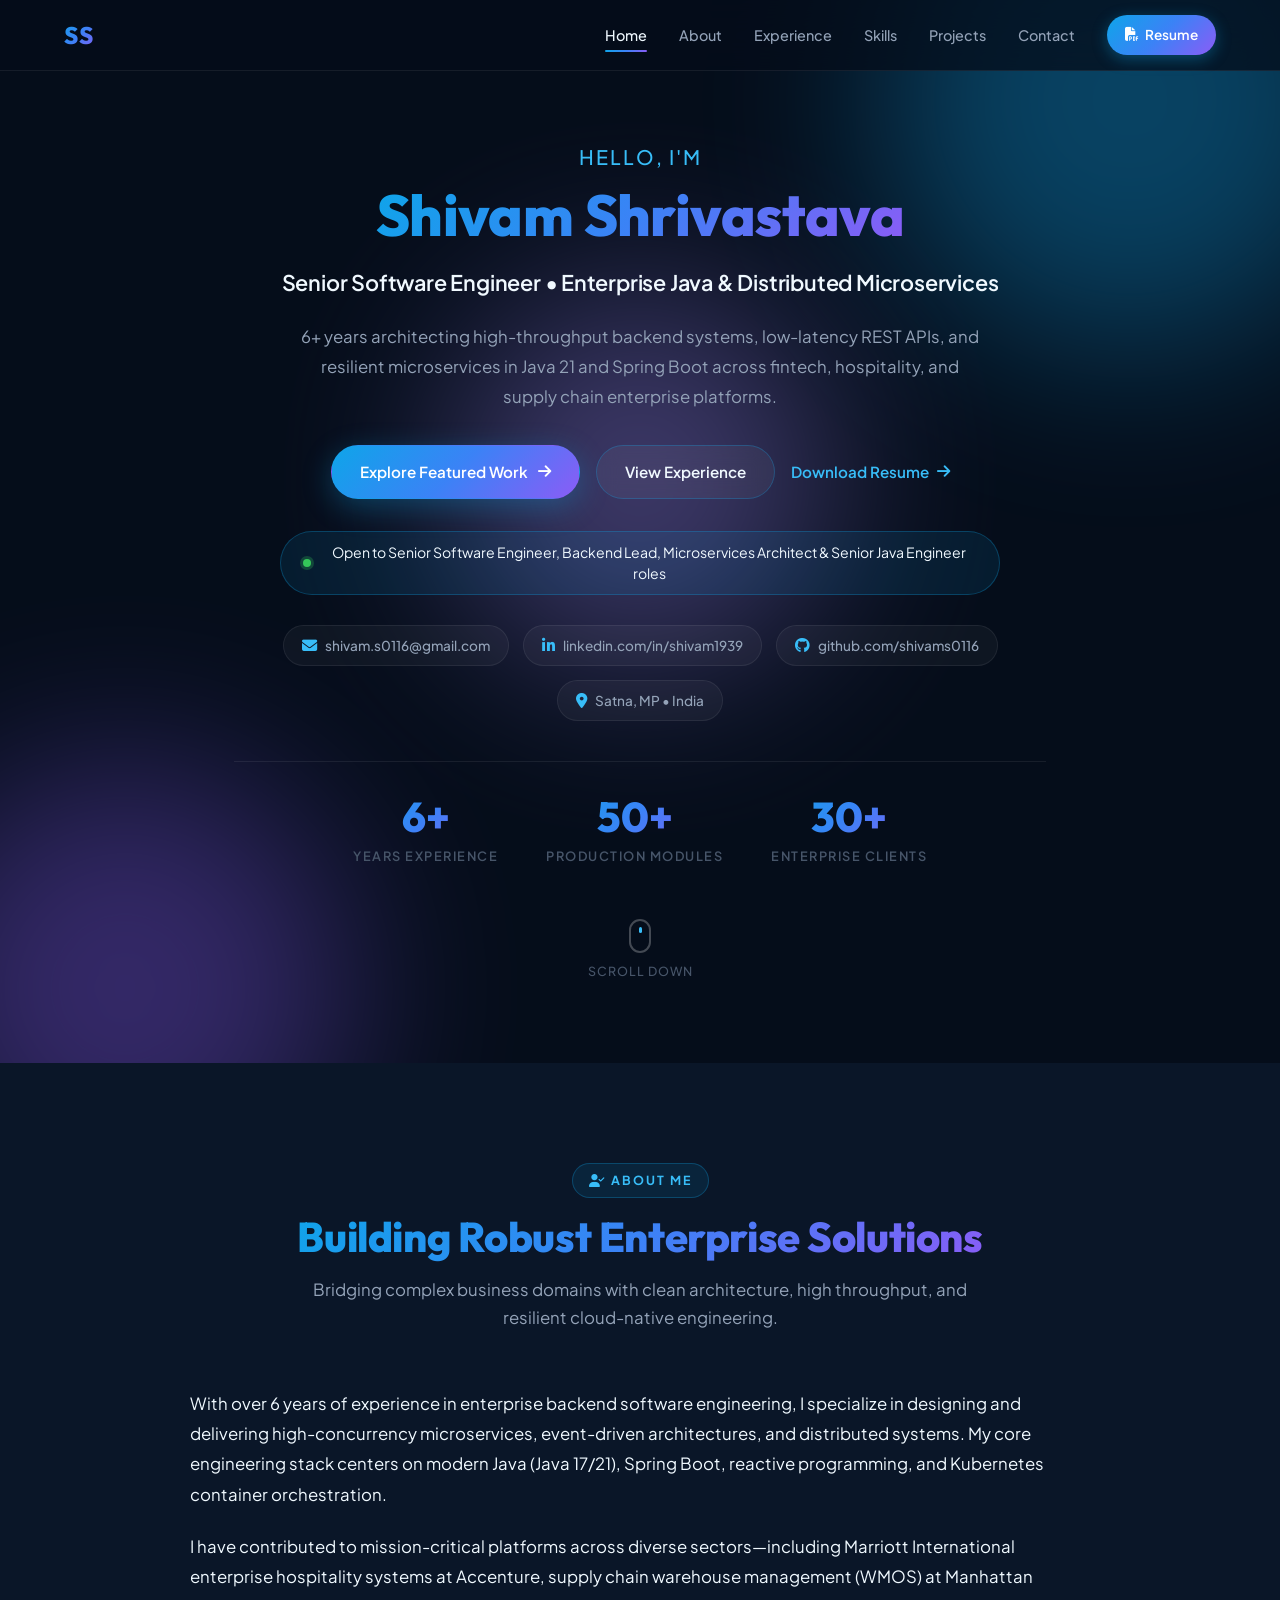
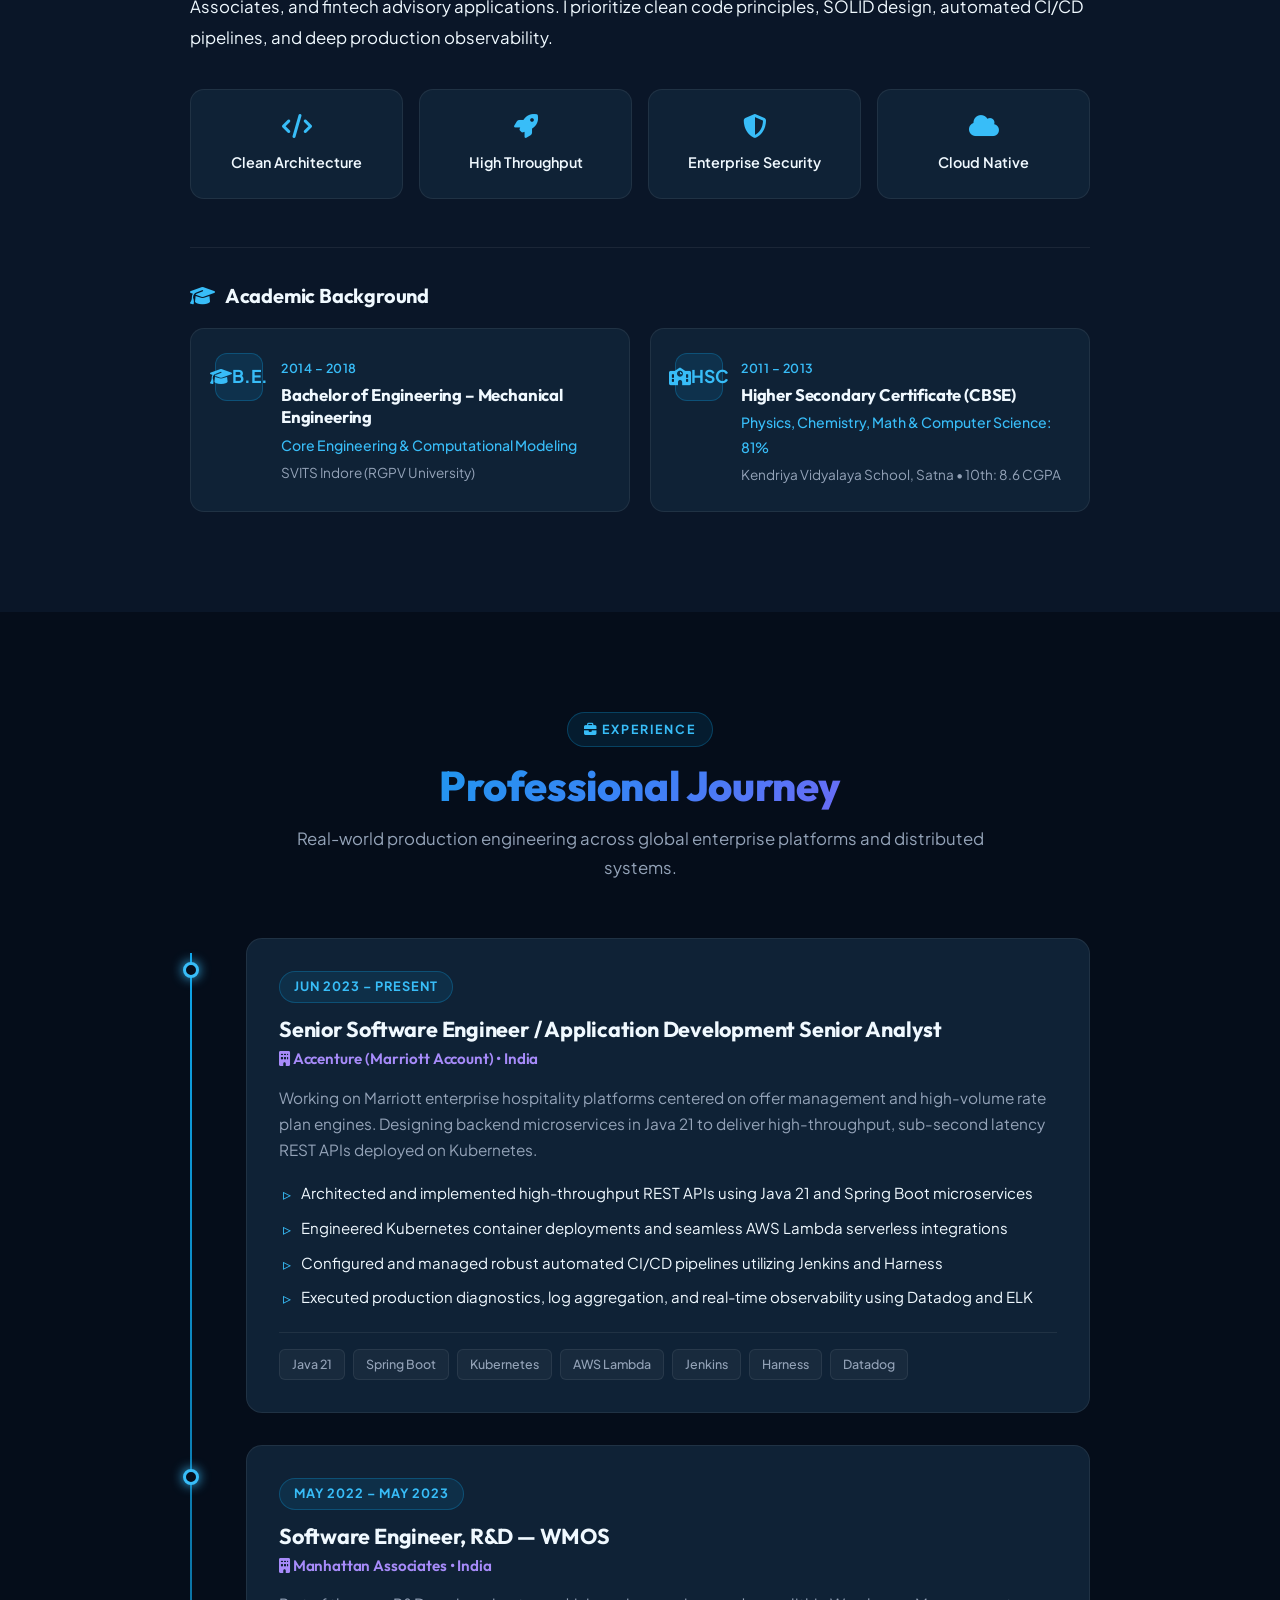
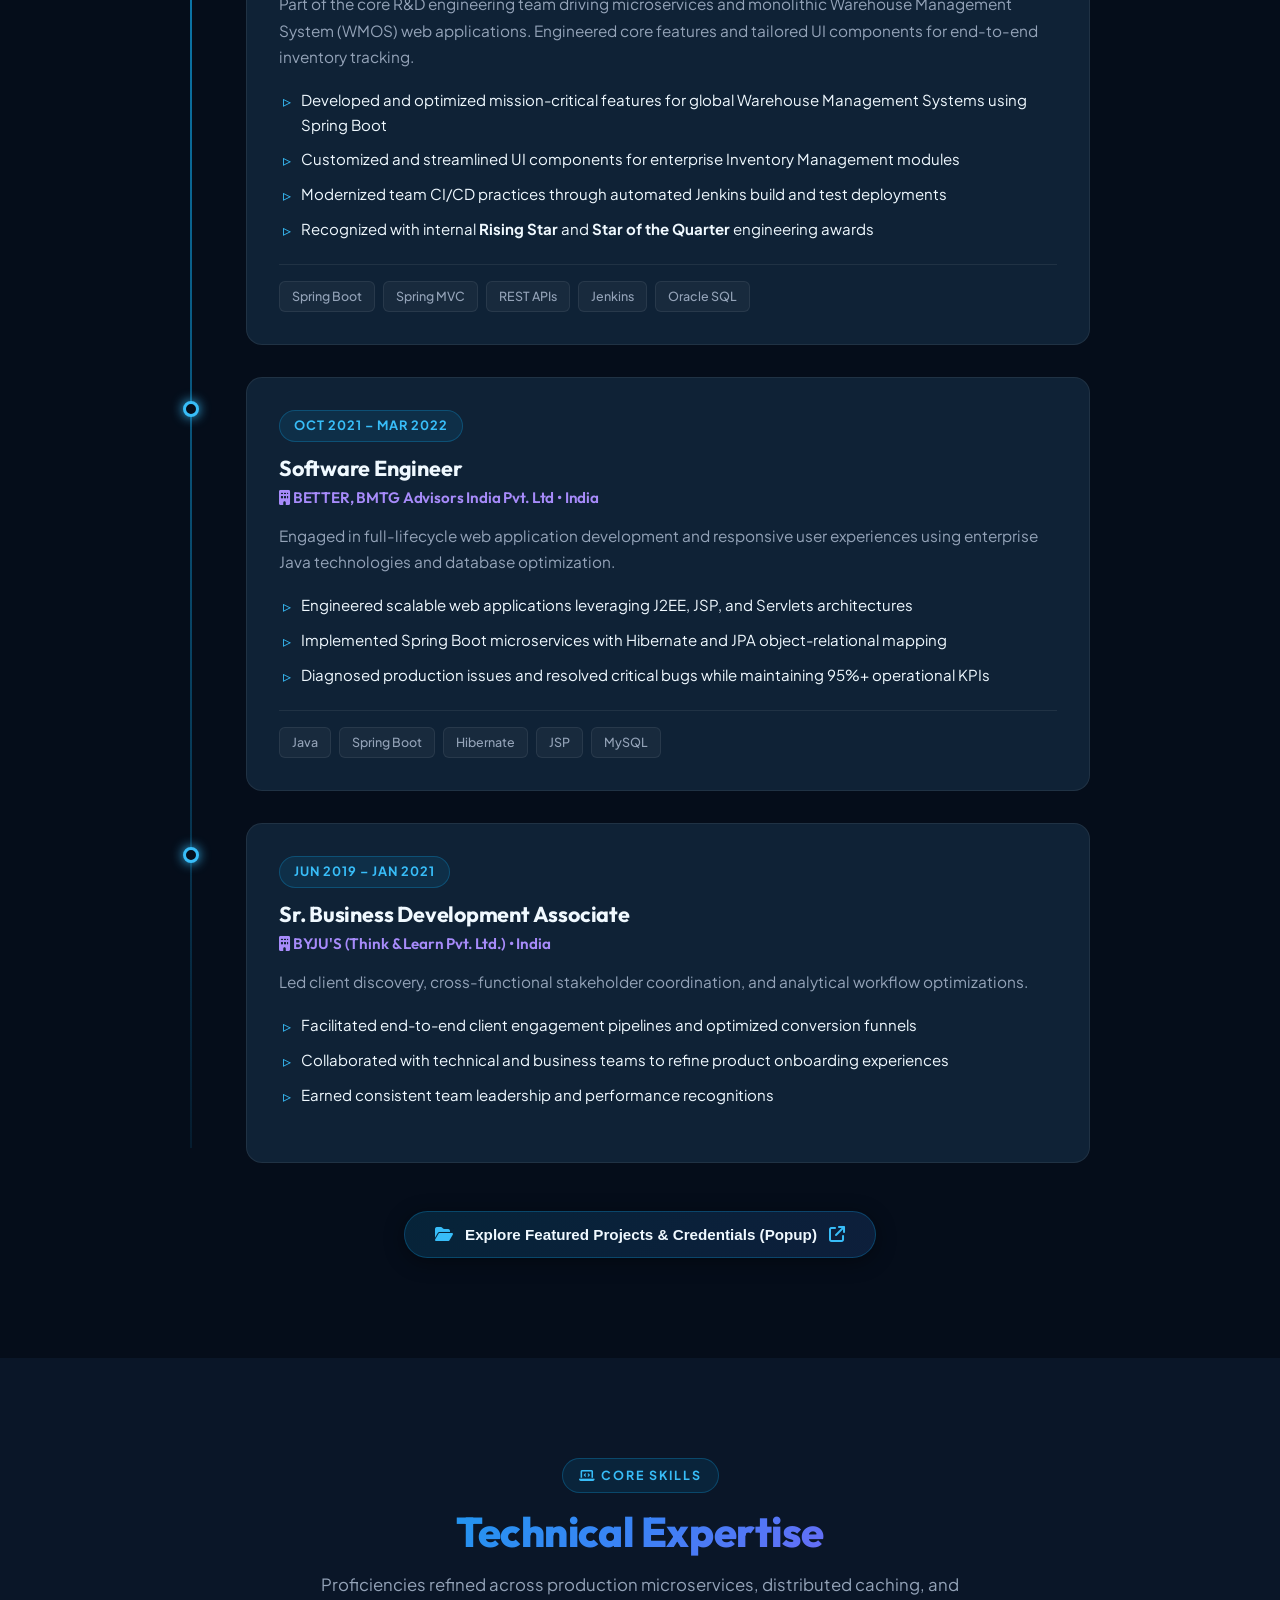
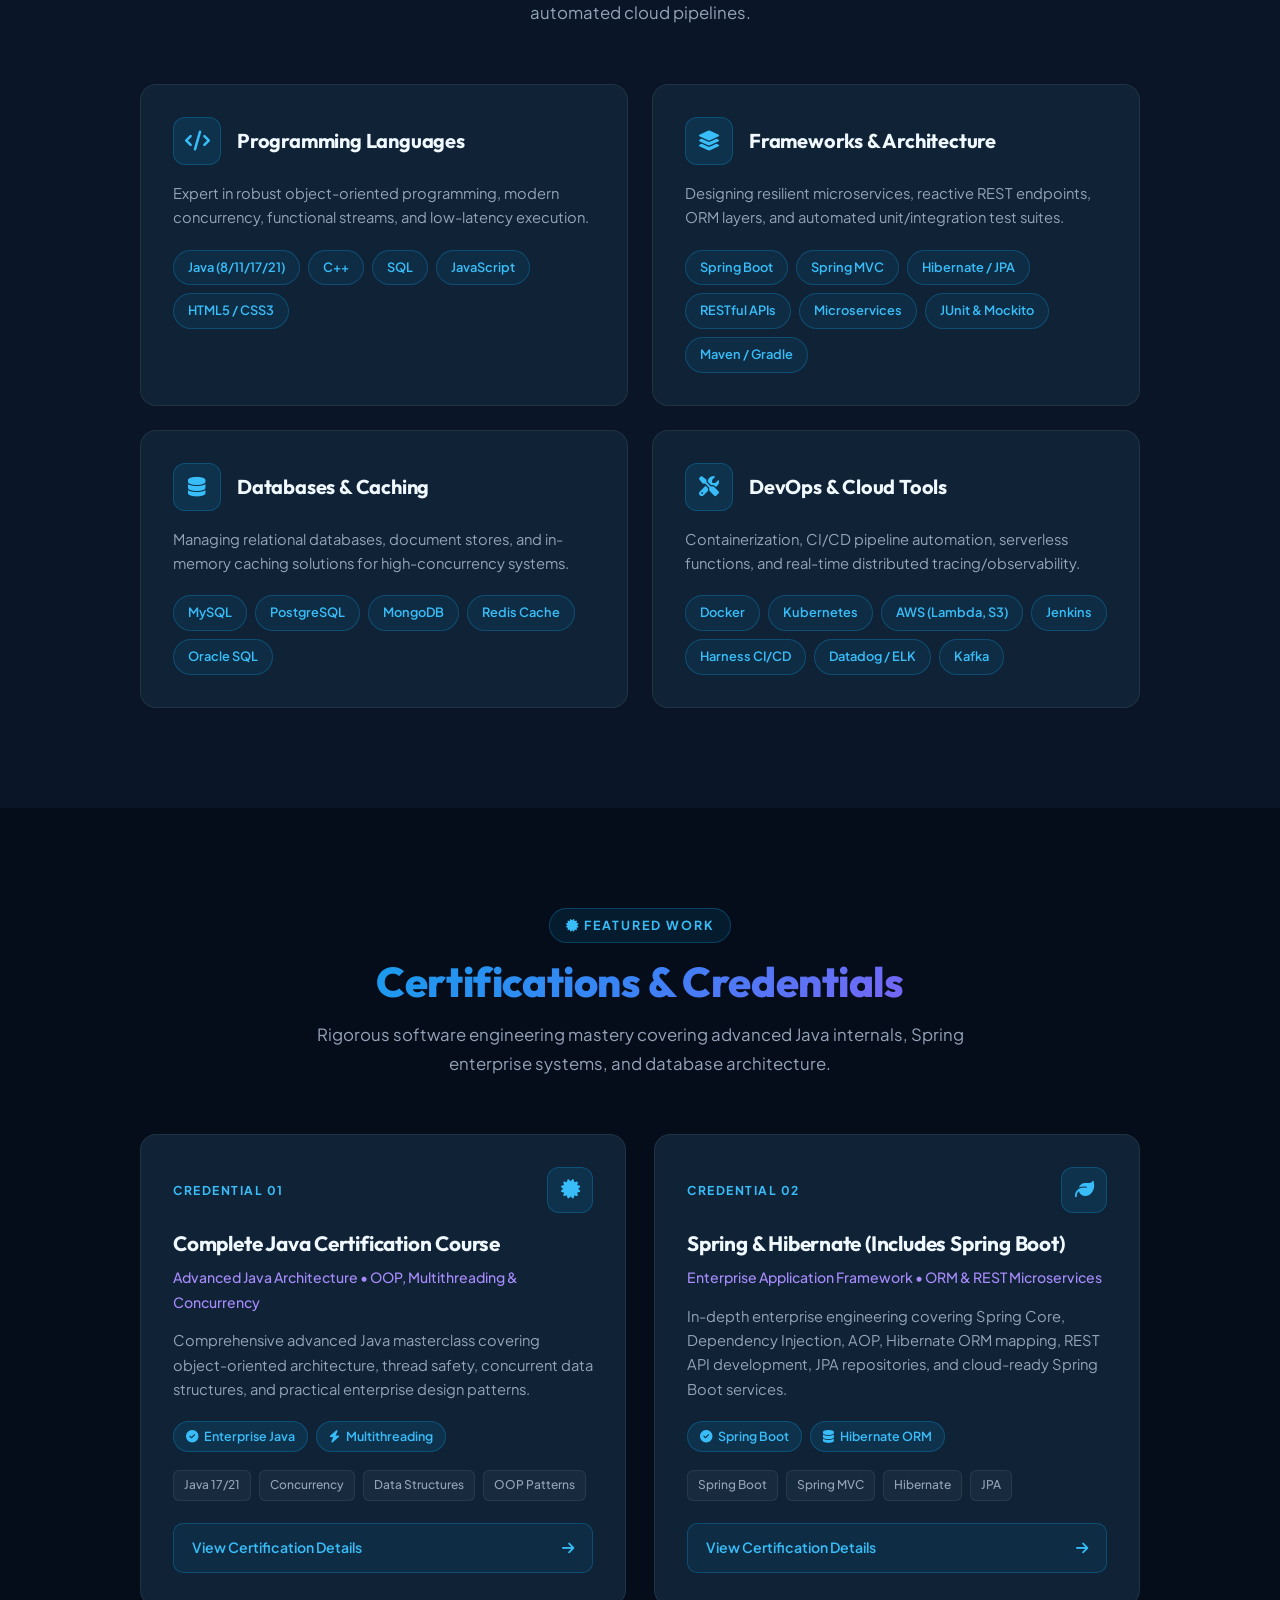
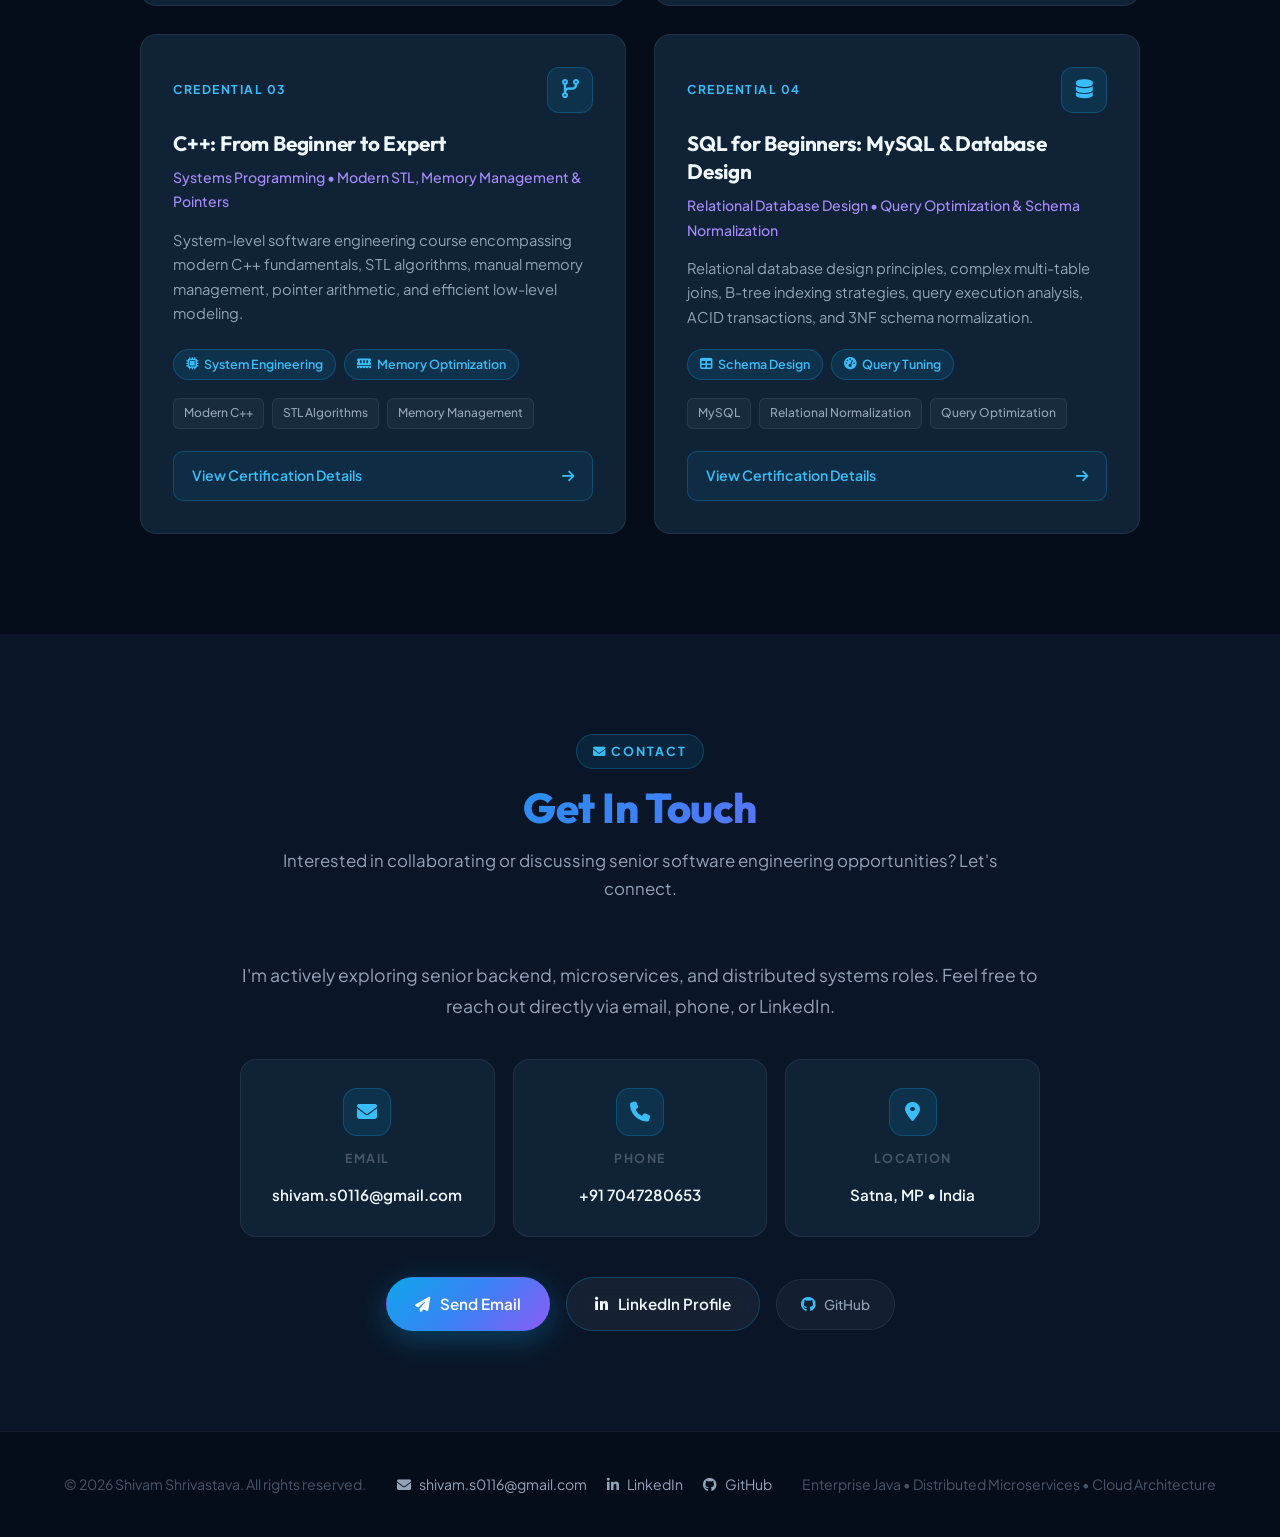
==== commit cd2557ea: "Update portfolio to match reference architecture: deep navy theme, floating particles, interactive m" ====
--- a/index.html
+++ b/index.html
@@ -4,65 +4,72 @@
 <head>
     <meta charset="UTF-8">
     <meta name="viewport" content="width=device-width, initial-scale=1.0">
-    <title>Shivam Shrivastava — Senior Software Engineer | Enterprise Java &amp; Microservices</title>
+    <title>Shivam Shrivastava | Senior Software Engineer — Enterprise Java &amp; Microservices</title>
     <meta name="description"
-        content="Senior Software Engineer with 6+ years of experience specializing in Java 21, Spring Boot, REST APIs, and microservices architecture for fintech, hospitality, and healthcare.">
+        content="Shivam Shrivastava – Senior Software Engineer with 6+ years of experience specializing in Java 21, Spring Boot, distributed microservices, REST APIs, and Kubernetes.">
     <link rel="stylesheet" href="styles.css">
     <link rel="preconnect" href="https://fonts.googleapis.com">
     <link rel="preconnect" href="https://fonts.gstatic.com" crossorigin>
-    <link href="https://fonts.googleapis.com/css2?family=Inter:wght@400;500;600;700&display=swap" rel="stylesheet">
+    <link
+        href="https://fonts.googleapis.com/css2?family=Outfit:wght@300;400;500;600;700;800&family=Plus+Jakarta+Sans:wght@400;500;600;700&display=swap"
+        rel="stylesheet">
     <link rel="stylesheet" href="https://cdnjs.cloudflare.com/ajax/libs/font-awesome/6.5.1/css/all.min.css">
 </head>
 
 <body>
-    <!-- Navigation (Frosted Translucent Apple Bar) -->
+
+    <!-- Navigation (Glassmorphic Bar) -->
     <nav class="navbar" id="navbar">
         <div class="nav-container">
             <a href="#home" class="nav-logo" title="Shivam Shrivastava">SS</a>
-            <ul class="nav-menu">
+            <ul class="nav-menu" id="nav-menu">
                 <li><a href="#home" class="nav-link active">Home</a></li>
                 <li><a href="#about" class="nav-link">About</a></li>
                 <li><a href="#experience" class="nav-link">Experience</a></li>
                 <li><a href="#skills" class="nav-link">Skills</a></li>
-                <li><a href="#education" class="nav-link">Education</a></li>
                 <li><a href="#projects" class="nav-link">Projects</a></li>
                 <li><a href="#contact" class="nav-link">Contact</a></li>
-                <li><a href="ShivamRESUME_.pdf" target="_blank" rel="noopener noreferrer" class="nav-cta-btn">Resume</a></li>
+                <li><a href="ShivamRESUME_.pdf" target="_blank" rel="noopener noreferrer" class="nav-cta-btn"><i class="fas fa-file-pdf"></i> Resume</a></li>
             </ul>
-            <button class="hamburger" aria-label="Toggle navigation menu">
+            <div class="hamburger" id="hamburger" aria-label="Toggle navigation menu">
                 <span></span>
                 <span></span>
                 <span></span>
-            </button>
+            </div>
         </div>
     </nav>
 
-    <!-- Hero Section (Apple Product Showcase Aesthetic) -->
+    <!-- Hero Section -->
     <section id="home" class="hero">
         <div class="hero-bg" aria-hidden="true">
+            <div class="hero-overlay"></div>
             <div class="hero-circle hero-circle-1"></div>
             <div class="hero-circle hero-circle-2"></div>
             <div class="hero-circle hero-circle-3"></div>
-        </div>
+            <!-- Floating ambient tech particles -->
+            <div class="particle" style="--x:15%;--y:20%;--d:4.2s;--s:0.6;"></div>
+            <div class="particle" style="--x:80%;--y:35%;--d:5.5s;--s:0.9;"></div>
+            <div class="particle" style="--x:55%;--y:70%;--d:3.8s;--s:0.5;"></div>
+            <div class="particle" style="--x:28%;--y:60%;--d:6s;--s:0.75;"></div>
+            <div class="particle" style="--x:72%;--y:15%;--d:4.8s;--s:0.8;"></div>
+            <div class="particle" style="--x:88%;--y:78%;--d:5.2s;--s:0.65;"></div>
+        </div>
+
         <div class="container hero-content">
-            <div class="hero-badge">
-                <span class="badge-dot"></span>
-                <span>Available for Senior Software Engineer &amp; Microservices Roles</span>
-            </div>
+            <span class="greeting">Hello, I'm</span>
             <h1 class="hero-title">
-                <span class="greeting">Hello, I'm</span>
                 <span class="name">Shivam Shrivastava</span>
             </h1>
-            <p class="hero-subtitle">Senior Software Engineer &bull; 6+ Years Experience</p>
-            <p class="hero-description">Specializing in Java 21, Spring Boot, distributed microservices architectures, and low-latency REST APIs. Architecting and delivering resilient backend systems for fintech, hospitality, and enterprise cloud platforms.</p>
-            
+            <p class="hero-subtitle">Senior Software Engineer &bull; Enterprise Java &amp; Distributed Microservices</p>
+            <p class="hero-description">6+ years architecting high-throughput backend systems, low-latency REST APIs, and resilient microservices in Java 21 and Spring Boot across fintech, hospitality, and supply chain enterprise platforms.</p>
+
             <div class="hero-buttons">
-                <a href="#projects" class="btn btn-primary">
-                    <span>View Projects</span>
+                <a href="#projects" class="btn btn-primary" id="btn-view-projects">
+                    <span>Explore Featured Work</span>
                     <i class="fas fa-arrow-right"></i>
                 </a>
-                <a href="#contact" class="btn btn-secondary">
-                    <span>Get In Touch</span>
+                <a href="#experience" class="btn btn-secondary" id="btn-view-experience">
+                    <span>View Experience</span>
                 </a>
                 <a href="ShivamRESUME_.pdf" target="_blank" rel="noopener noreferrer" class="btn-link">
                     <span>Download Resume</span>
@@ -70,6 +77,33 @@
                 </a>
             </div>
 
+            <!-- Open to Roles Badge -->
+            <div class="hero-badge">
+                <span class="pulse-dot"></span>
+                <span>Open to Senior Software Engineer, Backend Lead, Microservices Architect &amp; Senior Java Engineer roles</span>
+            </div>
+
+            <!-- Contact Details on Home Page -->
+            <div class="hero-contact-bar">
+                <a href="mailto:shivam.s0116@gmail.com" class="hero-contact-pill email-pill" id="hero-email" title="Send Email">
+                    <i class="fas fa-envelope"></i>
+                    <span>shivam.s0116@gmail.com</span>
+                </a>
+                <a href="https://www.linkedin.com/in/shivam1939/" target="_blank" rel="noopener noreferrer" class="hero-contact-pill linkedin-pill" id="hero-linkedin" title="LinkedIn Profile">
+                    <i class="fab fa-linkedin-in"></i>
+                    <span>linkedin.com/in/shivam1939</span>
+                </a>
+                <a href="https://github.com/shivams0116" target="_blank" rel="noopener noreferrer" class="hero-contact-pill github-pill" id="hero-github" title="GitHub Profile">
+                    <i class="fab fa-github"></i>
+                    <span>github.com/shivams0116</span>
+                </a>
+                <span class="hero-contact-pill location-pill">
+                    <i class="fas fa-map-marker-alt"></i>
+                    <span>Satna, MP &bull; India</span>
+                </span>
+            </div>
+
+            <!-- Hero Stats Row -->
             <div class="hero-stats">
                 <div class="stat-item">
                     <span class="stat-number">6+</span>
@@ -77,7 +111,7 @@
                 </div>
                 <div class="stat-item">
                     <span class="stat-number">50+</span>
-                    <span class="stat-label">Production Deliveries</span>
+                    <span class="stat-label">Production Modules</span>
                 </div>
                 <div class="stat-item">
                     <span class="stat-number">30+</span>
@@ -85,18 +119,6 @@
                 </div>
             </div>
 
-            <div class="hero-social">
-                <a href="https://github.com/shivams0116" class="social-icon" target="_blank" rel="noopener noreferrer" aria-label="GitHub Profile">
-                    <i class="fab fa-github"></i>
-                </a>
-                <a href="https://www.linkedin.com/in/shivam1939/" class="social-icon" target="_blank" rel="noopener noreferrer" aria-label="LinkedIn Profile">
-                    <i class="fab fa-linkedin-in"></i>
-                </a>
-                <a href="mailto:shivam.s0116@gmail.com" class="social-icon" aria-label="Send Email">
-                    <i class="fas fa-envelope"></i>
-                </a>
-            </div>
-
             <div class="scroll-indicator">
                 <div class="mouse">
                     <div class="wheel"></div>
@@ -106,18 +128,19 @@
         </div>
     </section>
 
-    <!-- About Section (Apple Soft Overlay Surface) -->
+    <!-- About Section -->
     <section id="about" class="about">
         <div class="container">
             <div class="section-header">
-                <span class="section-tag">About Me</span>
+                <span class="section-tag"><i class="fas fa-user-check"></i> About Me</span>
                 <h2 class="section-title">Building Robust Enterprise Solutions</h2>
-                <p class="section-subtitle">Dedicated to clean architecture, high throughput, and reliable distributed engineering.</p>
-            </div>
+                <p class="section-subtitle">Bridging complex business domains with clean architecture, high throughput, and resilient cloud-native engineering.</p>
+            </div>
+            
             <div class="about-content">
                 <div class="about-text">
-                    <p>With over 6 years of experience in enterprise software engineering, I specialize in designing and deploying scalable microservices architectures and high-performance backend systems. My core engineering domain spans modern Java (Java 17/21), Spring Boot, reactive programming, cloud-native deployments, and event-driven architectures.</p>
-                    <p>I have contributed to mission-critical platforms across diverse industries—including Marriott International enterprise hospitality systems at Accenture, supply chain warehouse management (WMOS) at Manhattan Associates, and fintech advisory applications. I emphasize clean code, comprehensive testing, secure API contracts, and automated CI/CD pipelines.</p>
+                    <p>With over 6 years of experience in enterprise backend software engineering, I specialize in designing and delivering high-concurrency microservices, event-driven architectures, and distributed systems. My core engineering stack centers on modern Java (Java 17/21), Spring Boot, reactive programming, and Kubernetes container orchestration.</p>
+                    <p>I have contributed to mission-critical platforms across diverse sectors—including Marriott International enterprise hospitality systems at Accenture, supply chain warehouse management (WMOS) at Manhattan Associates, and fintech advisory applications. I prioritize clean code principles, SOLID design, automated CI/CD pipelines, and deep production observability.</p>
                     
                     <div class="about-highlights">
                         <div class="highlight-item">
@@ -130,7 +153,7 @@
                         </div>
                         <div class="highlight-item">
                             <i class="fas fa-shield-alt"></i>
-                            <span>API Security</span>
+                            <span>Enterprise Security</span>
                         </div>
                         <div class="highlight-item">
                             <i class="fas fa-cloud"></i>
@@ -138,26 +161,53 @@
                         </div>
                     </div>
                 </div>
+
+                <!-- Academic Background in About -->
+                <div class="about-education">
+                    <h3 class="exploring-title"><i class="fas fa-graduation-cap"></i> Academic Background</h3>
+                    <div class="about-education-grid">
+                        <div class="about-edu-card">
+                            <div class="edu-badge"><i class="fas fa-graduation-cap"></i> B.E.</div>
+                            <div class="edu-info">
+                                <span class="edu-year">2014 – 2018</span>
+                                <h4>Bachelor of Engineering – Mechanical Engineering</h4>
+                                <p class="edu-spec">Core Engineering &amp; Computational Modeling</p>
+                                <p class="edu-school">SVITS Indore (RGPV University)</p>
+                            </div>
+                        </div>
+
+                        <div class="about-edu-card">
+                            <div class="edu-badge"><i class="fas fa-school"></i> HSC</div>
+                            <div class="edu-info">
+                                <span class="edu-year">2011 – 2013</span>
+                                <h4>Higher Secondary Certificate (CBSE)</h4>
+                                <p class="edu-spec">Physics, Chemistry, Math &amp; Computer Science: 81%</p>
+                                <p class="edu-school">Kendriya Vidyalaya School, Satna &bull; 10th: 8.6 CGPA</p>
+                            </div>
+                        </div>
+                    </div>
+                </div>
             </div>
         </div>
     </section>
 
-    <!-- Experience Section (White Base Canvas) -->
+    <!-- Experience Section -->
     <section id="experience" class="experience">
         <div class="container">
             <div class="section-header">
-                <span class="section-tag">Career &amp; Impact</span>
+                <span class="section-tag"><i class="fas fa-briefcase"></i> Experience</span>
                 <h2 class="section-title">Professional Journey</h2>
-                <p class="section-subtitle">Hands-on technical contributions across industry-leading enterprise software platforms.</p>
+                <p class="section-subtitle">Real-world production engineering across global enterprise platforms and distributed systems.</p>
             </div>
             
             <div class="timeline">
                 <!-- Job 1: Accenture -->
-                <article class="timeline-item">
+                <div class="timeline-item">
+                    <div class="timeline-marker"></div>
                     <div class="timeline-content">
                         <span class="timeline-date">Jun 2023 – Present</span>
                         <h3 class="timeline-title">Senior Software Engineer / Application Development Senior Analyst</h3>
-                        <h4 class="timeline-company">Accenture (Marriott Account) &bull; India</h4>
+                        <h4 class="timeline-company"><i class="fas fa-building"></i> Accenture (Marriott Account) &bull; India</h4>
                         <p class="timeline-description">Working on Marriott enterprise hospitality platforms centered on offer management and high-volume rate plan engines. Designing backend microservices in Java 21 to deliver high-throughput, sub-second latency REST APIs deployed on Kubernetes.</p>
                         <ul class="timeline-bullets">
                             <li>Architected and implemented high-throughput REST APIs using Java 21 and Spring Boot microservices</li>
@@ -175,14 +225,15 @@
                             <span>Datadog</span>
                         </div>
                     </div>
-                </article>
+                </div>
 
                 <!-- Job 2: Manhattan Associates -->
-                <article class="timeline-item">
+                <div class="timeline-item">
+                    <div class="timeline-marker"></div>
                     <div class="timeline-content">
                         <span class="timeline-date">May 2022 – May 2023</span>
                         <h3 class="timeline-title">Software Engineer, R&amp;D — WMOS</h3>
-                        <h4 class="timeline-company">Manhattan Associates &bull; India</h4>
+                        <h4 class="timeline-company"><i class="fas fa-building"></i> Manhattan Associates &bull; India</h4>
                         <p class="timeline-description">Part of the core R&amp;D engineering team driving microservices and monolithic Warehouse Management System (WMOS) web applications. Engineered core features and tailored UI components for end-to-end inventory tracking.</p>
                         <ul class="timeline-bullets">
                             <li>Developed and optimized mission-critical features for global Warehouse Management Systems using Spring Boot</li>
@@ -198,14 +249,15 @@
                             <span>Oracle SQL</span>
                         </div>
                     </div>
-                </article>
+                </div>
 
                 <!-- Job 3: BETTER Advisors -->
-                <article class="timeline-item">
+                <div class="timeline-item">
+                    <div class="timeline-marker"></div>
                     <div class="timeline-content">
                         <span class="timeline-date">Oct 2021 – Mar 2022</span>
                         <h3 class="timeline-title">Software Engineer</h3>
-                        <h4 class="timeline-company">BETTER, BMTG Advisors India Pvt. Ltd &bull; India</h4>
+                        <h4 class="timeline-company"><i class="fas fa-building"></i> BETTER, BMTG Advisors India Pvt. Ltd &bull; India</h4>
                         <p class="timeline-description">Engaged in full-lifecycle web application development and responsive user experiences using enterprise Java technologies and database optimization.</p>
                         <ul class="timeline-bullets">
                             <li>Engineered scalable web applications leveraging J2EE, JSP, and Servlets architectures</li>
@@ -220,14 +272,15 @@
                             <span>MySQL</span>
                         </div>
                     </div>
-                </article>
+                </div>
 
                 <!-- Job 4: BYJU'S -->
-                <article class="timeline-item">
+                <div class="timeline-item">
+                    <div class="timeline-marker"></div>
                     <div class="timeline-content">
                         <span class="timeline-date">Jun 2019 – Jan 2021</span>
                         <h3 class="timeline-title">Sr. Business Development Associate</h3>
-                        <h4 class="timeline-company">BYJU'S (Think &amp; Learn Pvt. Ltd.) &bull; India</h4>
+                        <h4 class="timeline-company"><i class="fas fa-building"></i> BYJU'S (Think &amp; Learn Pvt. Ltd.) &bull; India</h4>
                         <p class="timeline-description">Led client discovery, cross-functional stakeholder coordination, and analytical workflow optimizations.</p>
                         <ul class="timeline-bullets">
                             <li>Facilitated end-to-end client engagement pipelines and optimized conversion funnels</li>
@@ -235,27 +288,37 @@
                             <li>Earned consistent team leadership and performance recognitions</li>
                         </ul>
                     </div>
-                </article>
+                </div>
+            </div>
+
+            <!-- Projects Modal Trigger Button -->
+            <div class="experience-projects-cta">
+                <button class="btn-projects-trigger" id="btn-open-projects-modal" type="button">
+                    <i class="fas fa-folder-open"></i>
+                    <span>Explore Featured Projects &amp; Credentials (Popup)</span>
+                    <i class="fas fa-arrow-up-right-from-square"></i>
+                </button>
             </div>
         </div>
     </section>
 
-    <!-- Skills Section (Apple Soft Overlay Surface) -->
+    <!-- Skills Section -->
     <section id="skills" class="skills">
         <div class="container">
             <div class="section-header">
-                <span class="section-tag">Core Competencies</span>
+                <span class="section-tag"><i class="fas fa-laptop-code"></i> Core Skills</span>
                 <h2 class="section-title">Technical Expertise</h2>
-                <p class="section-subtitle">Proficiencies refined across production microservices, data layers, and cloud infrastructure.</p>
+                <p class="section-subtitle">Proficiencies refined across production microservices, distributed caching, and automated cloud pipelines.</p>
             </div>
             
             <div class="skills-grid">
                 <!-- Category 1 -->
                 <div class="skill-card">
                     <div class="skill-header">
-                        <i class="fas fa-code"></i>
+                        <div class="skill-icon-wrap"><i class="fas fa-code"></i></div>
                         <h3>Programming Languages</h3>
                     </div>
+                    <p class="skill-desc">Expert in robust object-oriented programming, modern concurrency, functional streams, and low-latency execution.</p>
                     <div class="skill-tags">
                         <span class="skill-tag">Java (8/11/17/21)</span>
                         <span class="skill-tag">C++</span>
@@ -268,9 +331,10 @@
                 <!-- Category 2 -->
                 <div class="skill-card">
                     <div class="skill-header">
-                        <i class="fas fa-layer-group"></i>
+                        <div class="skill-icon-wrap"><i class="fas fa-layer-group"></i></div>
                         <h3>Frameworks &amp; Architecture</h3>
                     </div>
+                    <p class="skill-desc">Designing resilient microservices, reactive REST endpoints, ORM layers, and automated unit/integration test suites.</p>
                     <div class="skill-tags">
                         <span class="skill-tag">Spring Boot</span>
                         <span class="skill-tag">Spring MVC</span>
@@ -285,174 +349,224 @@
                 <!-- Category 3 -->
                 <div class="skill-card">
                     <div class="skill-header">
-                        <i class="fas fa-database"></i>
+                        <div class="skill-icon-wrap"><i class="fas fa-database"></i></div>
                         <h3>Databases &amp; Caching</h3>
                     </div>
+                    <p class="skill-desc">Managing relational databases, document stores, and in-memory caching solutions for high-concurrency systems.</p>
                     <div class="skill-tags">
                         <span class="skill-tag">MySQL</span>
                         <span class="skill-tag">PostgreSQL</span>
                         <span class="skill-tag">MongoDB</span>
-                        <span class="skill-tag">Redis</span>
-                        <span class="skill-tag">Oracle DB</span>
+                        <span class="skill-tag">Redis Cache</span>
+                        <span class="skill-tag">Oracle SQL</span>
                     </div>
                 </div>
 
                 <!-- Category 4 -->
                 <div class="skill-card">
                     <div class="skill-header">
-                        <i class="fas fa-tools"></i>
+                        <div class="skill-icon-wrap"><i class="fas fa-tools"></i></div>
                         <h3>DevOps &amp; Cloud Tools</h3>
                     </div>
+                    <p class="skill-desc">Containerization, CI/CD pipeline automation, serverless functions, and real-time distributed tracing/observability.</p>
                     <div class="skill-tags">
                         <span class="skill-tag">Docker</span>
                         <span class="skill-tag">Kubernetes</span>
                         <span class="skill-tag">AWS (Lambda, S3)</span>
                         <span class="skill-tag">Jenkins</span>
-                        <span class="skill-tag">Harness</span>
-                        <span class="skill-tag">Git / GitHub</span>
-                        <span class="skill-tag">Datadog</span>
+                        <span class="skill-tag">Harness CI/CD</span>
+                        <span class="skill-tag">Datadog / ELK</span>
                         <span class="skill-tag">Kafka</span>
-                        <span class="skill-tag">Elasticsearch</span>
                     </div>
                 </div>
             </div>
         </div>
     </section>
 
-    <!-- Education Section (White Base Canvas) -->
-    <section id="education" class="education">
-        <div class="container">
-            <div class="section-header">
-                <span class="section-tag">Education</span>
-                <h2 class="section-title">Academic Background</h2>
-                <p class="section-subtitle">Foundational engineering degree and academic track record.</p>
-            </div>
-            
-            <div class="education-grid">
-                <div class="education-card">
-                    <div class="education-icon">
-                        <i class="fas fa-graduation-cap"></i>
-                    </div>
-                    <div class="education-content">
-                        <span class="education-date">2014 – 2018</span>
-                        <h3 class="education-title">Bachelor of Engineering – Mechanical Engineering</h3>
-                        <h4 class="education-institution">SVITS Indore (RGPV)</h4>
-                        <p class="education-description">Core engineering methodology, analytical problem-solving, and computational programming foundations.</p>
-                    </div>
-                </div>
-
-                <div class="education-card">
-                    <div class="education-icon">
-                        <i class="fas fa-school"></i>
-                    </div>
-                    <div class="education-content">
-                        <span class="education-date">2011 – 2013</span>
-                        <h3 class="education-title">Higher Secondary Certificate (CBSE)</h3>
-                        <h4 class="education-institution">Kendriya Vidyalaya School, Satna</h4>
-                        <p class="education-description">12th Grade with Physics, Chemistry, Math &amp; Computer Science: <strong>81%</strong></p>
-                        <p class="education-description">10th Grade: <strong>8.6 CGPA</strong></p>
-                    </div>
-                </div>
-            </div>
-        </div>
-    </section>
-
-    <!-- Projects Section (Apple Soft Overlay Surface) -->
+    <!-- Featured Projects & Certifications Section -->
     <section id="projects" class="projects">
         <div class="container">
             <div class="section-header">
-                <span class="section-tag">Certifications &amp; Projects</span>
-                <h2 class="section-title">Featured Work &amp; Credentials</h2>
-                <p class="section-subtitle">Continuous mastery of software engineering, system design, and database architecture.</p>
+                <span class="section-tag"><i class="fas fa-certificate"></i> Featured Work</span>
+                <h2 class="section-title">Certifications &amp; Credentials</h2>
+                <p class="section-subtitle">Rigorous software engineering mastery covering advanced Java internals, Spring enterprise systems, and database architecture.</p>
             </div>
             
             <div class="projects-grid">
                 <!-- Project 1 -->
                 <div class="project-card">
-                    <div>
-                        <div class="project-icon">
-                            <i class="fas fa-certificate"></i>
-                        </div>
-                        <h3 class="project-title">Complete Java Certification Course</h3>
-                        <p class="project-description">Comprehensive advanced Java masterclass covering OOP architecture, multithreading, concurrent data structures, and practical enterprise patterns.</p>
-                    </div>
-                    <div>
-                        <div class="project-tech">
-                            <span>Java 17/21</span>
-                            <span>Multithreading</span>
-                            <span>Data Structures</span>
-                        </div>
-                        <span class="project-link">Verified Credential &rarr;</span>
-                    </div>
+                    <div class="project-card-header">
+                        <span class="project-card-num">CREDENTIAL 01</span>
+                        <div class="project-icon"><i class="fas fa-certificate"></i></div>
+                    </div>
+                    <h3 class="project-title">Complete Java Certification Course</h3>
+                    <p class="project-subtitle">Advanced Java Architecture &bull; OOP, Multithreading &amp; Concurrency</p>
+                    <p class="project-description">Comprehensive advanced Java masterclass covering object-oriented architecture, thread safety, concurrent data structures, and practical enterprise design patterns.</p>
+                    <div class="project-impact">
+                        <div class="impact-pill"><i class="fas fa-check-circle"></i> Enterprise Java</div>
+                        <div class="impact-pill"><i class="fas fa-bolt"></i> Multithreading</div>
+                    </div>
+                    <div class="project-tech">
+                        <span>Java 17/21</span>
+                        <span>Concurrency</span>
+                        <span>Data Structures</span>
+                        <span>OOP Patterns</span>
+                    </div>
+                    <a href="ShivamRESUME_.pdf" target="_blank" rel="noopener noreferrer" class="project-card-btn">
+                        <span>View Certification Details</span>
+                        <i class="fas fa-arrow-right"></i>
+                    </a>
                 </div>
 
                 <!-- Project 2 -->
                 <div class="project-card">
-                    <div>
-                        <div class="project-icon">
-                            <i class="fas fa-leaf"></i>
-                        </div>
-                        <h3 class="project-title">Spring &amp; Hibernate (Includes Spring Boot)</h3>
-                        <p class="project-description">In-depth enterprise engineering covering Spring Core, AOP, Hibernate ORM, REST API development, JPA repositories, and cloud-ready Spring Boot services.</p>
-                    </div>
-                    <div>
-                        <div class="project-tech">
-                            <span>Spring Boot</span>
-                            <span>Hibernate ORM</span>
-                            <span>REST APIs</span>
-                        </div>
-                        <span class="project-link">Verified Credential &rarr;</span>
-                    </div>
+                    <div class="project-card-header">
+                        <span class="project-card-num">CREDENTIAL 02</span>
+                        <div class="project-icon"><i class="fas fa-leaf"></i></div>
+                    </div>
+                    <h3 class="project-title">Spring &amp; Hibernate (Includes Spring Boot)</h3>
+                    <p class="project-subtitle">Enterprise Application Framework &bull; ORM &amp; REST Microservices</p>
+                    <p class="project-description">In-depth enterprise engineering covering Spring Core, Dependency Injection, AOP, Hibernate ORM mapping, REST API development, JPA repositories, and cloud-ready Spring Boot services.</p>
+                    <div class="project-impact">
+                        <div class="impact-pill"><i class="fas fa-check-circle"></i> Spring Boot</div>
+                        <div class="impact-pill"><i class="fas fa-database"></i> Hibernate ORM</div>
+                    </div>
+                    <div class="project-tech">
+                        <span>Spring Boot</span>
+                        <span>Spring MVC</span>
+                        <span>Hibernate</span>
+                        <span>JPA</span>
+                    </div>
+                    <a href="ShivamRESUME_.pdf" target="_blank" rel="noopener noreferrer" class="project-card-btn">
+                        <span>View Certification Details</span>
+                        <i class="fas fa-arrow-right"></i>
+                    </a>
                 </div>
 
                 <!-- Project 3 -->
                 <div class="project-card">
-                    <div>
-                        <div class="project-icon">
-                            <i class="fas fa-code-branch"></i>
-                        </div>
-                        <h3 class="project-title">C++: From Beginner to Expert</h3>
-                        <p class="project-description">System-level software engineering course encompassing modern C++ fundamentals, STL algorithms, memory management, pointers, and object modeling.</p>
-                    </div>
-                    <div>
-                        <div class="project-tech">
-                            <span>C++</span>
-                            <span>STL</span>
-                            <span>Memory Management</span>
-                        </div>
-                        <span class="project-link">Verified Credential &rarr;</span>
-                    </div>
+                    <div class="project-card-header">
+                        <span class="project-card-num">CREDENTIAL 03</span>
+                        <div class="project-icon"><i class="fas fa-code-branch"></i></div>
+                    </div>
+                    <h3 class="project-title">C++: From Beginner to Expert</h3>
+                    <p class="project-subtitle">Systems Programming &bull; Modern STL, Memory Management &amp; Pointers</p>
+                    <p class="project-description">System-level software engineering course encompassing modern C++ fundamentals, STL algorithms, manual memory management, pointer arithmetic, and efficient low-level modeling.</p>
+                    <div class="project-impact">
+                        <div class="impact-pill"><i class="fas fa-microchip"></i> System Engineering</div>
+                        <div class="impact-pill"><i class="fas fa-memory"></i> Memory Optimization</div>
+                    </div>
+                    <div class="project-tech">
+                        <span>Modern C++</span>
+                        <span>STL Algorithms</span>
+                        <span>Memory Management</span>
+                    </div>
+                    <a href="ShivamRESUME_.pdf" target="_blank" rel="noopener noreferrer" class="project-card-btn">
+                        <span>View Certification Details</span>
+                        <i class="fas fa-arrow-right"></i>
+                    </a>
                 </div>
 
                 <!-- Project 4 -->
                 <div class="project-card">
-                    <div>
-                        <div class="project-icon">
-                            <i class="fas fa-database"></i>
-                        </div>
-                        <h3 class="project-title">SQL for Beginners: MySQL &amp; Database Design</h3>
-                        <p class="project-description">Relational database design principles, complex multi-table joins, indexing strategies, query execution analysis, and schema normalization.</p>
-                    </div>
-                    <div>
-                        <div class="project-tech">
+                    <div class="project-card-header">
+                        <span class="project-card-num">CREDENTIAL 04</span>
+                        <div class="project-icon"><i class="fas fa-database"></i></div>
+                    </div>
+                    <h3 class="project-title">SQL for Beginners: MySQL &amp; Database Design</h3>
+                    <p class="project-subtitle">Relational Database Design &bull; Query Optimization &amp; Schema Normalization</p>
+                    <p class="project-description">Relational database design principles, complex multi-table joins, B-tree indexing strategies, query execution analysis, ACID transactions, and 3NF schema normalization.</p>
+                    <div class="project-impact">
+                        <div class="impact-pill"><i class="fas fa-table"></i> Schema Design</div>
+                        <div class="impact-pill"><i class="fas fa-tachometer-alt"></i> Query Tuning</div>
+                    </div>
+                    <div class="project-tech">
+                        <span>MySQL</span>
+                        <span>Relational Normalization</span>
+                        <span>Query Optimization</span>
+                    </div>
+                    <a href="ShivamRESUME_.pdf" target="_blank" rel="noopener noreferrer" class="project-card-btn">
+                        <span>View Certification Details</span>
+                        <i class="fas fa-arrow-right"></i>
+                    </a>
+                </div>
+            </div>
+        </div>
+    </section>
+
+    <!-- Selected Projects Modal Popup -->
+    <div class="modal-overlay" id="projects-modal" aria-hidden="true">
+        <div class="modal-container" role="dialog" aria-labelledby="modal-title">
+            <div class="modal-header">
+                <div>
+                    <span class="modal-tag">Enterprise Initiatives</span>
+                    <h3 class="modal-title" id="modal-title">Featured Projects &amp; Credentials</h3>
+                </div>
+                <button class="modal-close" id="btn-close-projects-modal" aria-label="Close modal">
+                    <i class="fas fa-times"></i>
+                </button>
+            </div>
+            
+            <div class="modal-body">
+                <div class="modal-projects-grid">
+                    <div class="modal-project-card">
+                        <div class="modal-project-icon"><i class="fas fa-hotel"></i></div>
+                        <h4>Marriott Offer &amp; Rate Engine</h4>
+                        <p>High-throughput Java 21 microservices deployed on Kubernetes, delivering sub-second rate calculations across enterprise hospitality channels.</p>
+                        <div class="modal-project-tech">
+                            <span>Java 21</span>
+                            <span>Kubernetes</span>
+                            <span>AWS Lambda</span>
+                            <span>Datadog</span>
+                        </div>
+                    </div>
+
+                    <div class="modal-project-card">
+                        <div class="modal-project-icon"><i class="fas fa-warehouse"></i></div>
+                        <h4>Warehouse Management (WMOS) R&amp;D</h4>
+                        <p>Core inventory management modules, order routing, and UI customization within global supply chain execution software.</p>
+                        <div class="modal-project-tech">
+                            <span>Spring Boot</span>
+                            <span>Spring MVC</span>
+                            <span>REST APIs</span>
+                            <span>Jenkins</span>
+                        </div>
+                    </div>
+
+                    <div class="modal-project-card">
+                        <div class="modal-project-icon"><i class="fas fa-chart-line"></i></div>
+                        <h4>Advisory Web Platforms</h4>
+                        <p>Enterprise Java web application with Spring Boot microservices, Hibernate object relational mapping, and 95%+ operational availability.</p>
+                        <div class="modal-project-tech">
+                            <span>J2EE</span>
+                            <span>Hibernate</span>
                             <span>MySQL</span>
-                            <span>Relational Schema</span>
-                            <span>Indexing</span>
-                        </div>
-                        <span class="project-link">Verified Credential &rarr;</span>
-                    </div>
-                </div>
-            </div>
-        </div>
-    </section>
-
-    <!-- Contact Section (White Base Canvas) -->
+                            <span>Spring</span>
+                        </div>
+                    </div>
+
+                    <div class="modal-project-card">
+                        <div class="modal-project-icon"><i class="fas fa-certificate"></i></div>
+                        <h4>Java Core &amp; Concurrency Masterclass</h4>
+                        <p>Advanced enterprise certification covering multithreading, concurrent hash tables, thread pools, and distributed design patterns.</p>
+                        <div class="modal-project-tech">
+                            <span>Java 21</span>
+                            <span>Concurrency</span>
+                            <span>Memory Model</span>
+                        </div>
+                    </div>
+                </div>
+            </div>
+        </div>
+    </div>
+
+    <!-- Contact Section -->
     <section id="contact" class="contact">
         <div class="container">
             <div class="section-header">
-                <span class="section-tag">Contact</span>
+                <span class="section-tag"><i class="fas fa-envelope"></i> Contact</span>
                 <h2 class="section-title">Get In Touch</h2>
-                <p class="section-subtitle">Interested in collaborating or discussing senior engineering opportunities? Let's connect.</p>
+                <p class="section-subtitle">Interested in collaborating or discussing senior software engineering opportunities? Let's connect.</p>
             </div>
             
             <div class="contact-content">
@@ -491,7 +605,7 @@
                         </div>
                     </div>
 
-                    <div class="contact-social">
+                    <div class="contact-social-row">
                         <a href="mailto:shivam.s0116@gmail.com" class="btn btn-primary">
                             <i class="fas fa-paper-plane"></i>
                             <span>Send Email</span>
@@ -500,8 +614,9 @@
                             <i class="fab fa-linkedin-in"></i>
                             <span>LinkedIn Profile</span>
                         </a>
-                        <a href="https://github.com/shivams0116" target="_blank" rel="noopener noreferrer" class="social-icon" aria-label="GitHub">
+                        <a href="https://github.com/shivams0116" target="_blank" rel="noopener noreferrer" class="hero-contact-pill github-pill" style="padding:13px 24px;">
                             <i class="fab fa-github"></i>
+                            <span>GitHub</span>
                         </a>
                     </div>
                 </div>
@@ -509,12 +624,17 @@
         </div>
     </section>
 
-    <!-- Footer (Apple Minimalist) -->
+    <!-- Footer -->
     <footer class="footer">
         <div class="container">
             <div class="footer-content">
                 <p>&copy; 2026 Shivam Shrivastava. All rights reserved.</p>
-                <p>Designed with precision &bull; Apple Light Architecture</p>
+                <div class="footer-contact-links">
+                    <a href="mailto:shivam.s0116@gmail.com"><i class="fas fa-envelope"></i> shivam.s0116@gmail.com</a>
+                    <a href="https://www.linkedin.com/in/shivam1939/" target="_blank" rel="noopener noreferrer"><i class="fab fa-linkedin-in"></i> LinkedIn</a>
+                    <a href="https://github.com/shivams0116" target="_blank" rel="noopener noreferrer"><i class="fab fa-github"></i> GitHub</a>
+                </div>
+                <p>Enterprise Java &bull; Distributed Microservices &bull; Cloud Architecture</p>
             </div>
         </div>
     </footer>
--- a/styles.css
+++ b/styles.css
@@ -1,70 +1,38 @@
 /* ============================================================
-   SHIVAM SHRIVASTAVA PORTFOLIO — APPLE LIGHT DESIGN SYSTEM
-   Theme: Apple Light (Clean, Premium, Product-First)
-   Palette: Vivid Apple Blue | Near-Black Ink | White | Soft Overlay
-   Typography: SF Pro Display / SF Pro Text / Inter
+   SHIVAM SHRIVASTAVA PORTFOLIO — STYLES
+   Theme: Deep Space / Obsidian Tech (Inspired by Reference Portfolio)
+   Palette: Deep Navy | Electric Cyan | Royal Blue | Soft Violet
+   Typography: Outfit (Headings) + Plus Jakarta Sans (Body)
    ============================================================ */
 
 /* CSS Variables */
 :root {
-    /* Brand Colors */
-    --primary-color: #0071E3;        /* Vivid Apple Blue */
-    --primary-hover: #2997FF;        /* Interactive lighter blue */
-    --primary-dark:  #0066CC;        /* Tertiary link blue */
-    --accent-color:  #0071E3;
-
-    /* Neutrals & Text */
-    --neutral:       #1D1D1F;        /* Near-black ink */
-    --text-color:    #1D1D1F;        /* Main text */
-    --text-secondary:#6E6E73;        /* Muted supportive copy */
-    --text-muted:    #86868B;        /* Tertiary label copy */
-    --on-surface:    #1D1D1F;
-
-    /* Surfaces & Backgrounds */
-    --bg-color:      #FFFFFF;        /* Pure White base canvas */
-    --bg-secondary:  #F5F5F7;        /* Soft neutral overlay */
-    --bg-card:       #FFFFFF;        /* Card surface */
-    --bg-card-hover: #FFFFFF;
-    --surface:       #FFFFFF;
-    --overlay:       #F5F5F7;
-
-    /* Borders & Outlines */
-    --border-color:  #E5E7EB;        /* Subtle 1px boundary */
-    --border-subtle: 1px solid #E5E7EB;
-    --border-hover:  1px solid #D1D5DB;
-    --border-blue:   1px solid rgba(0, 113, 227, 0.35);
-
-    /* Feedback Colors */
-    --success-color: #34C759;        /* Apple Green */
-    --error-color:   #FF3B30;        /* Apple Red */
-
-    /* Typography */
-    --font-display:  -apple-system, BlinkMacSystemFont, "SF Pro Display", "SF Pro Text", "Inter", "Helvetica Neue", Arial, sans-serif;
-    --font-text:     -apple-system, BlinkMacSystemFont, "SF Pro Text", "SF Pro Display", "Inter", "Helvetica Neue", Arial, sans-serif;
-
-    /* Radii */
-    --radius-none:   0px;
-    --radius-sm:     4px;
-    --radius-md:     8px;
-    --radius-lg:     12px;
-    --radius-xl:     16px;
-    --radius-2xl:    20px;
-    --radius-full:   9999px;
-
-    /* Elevation & Shadows (Restrained & Flat) */
-    --shadow-none:   none;
-    --shadow-subtle: 0 1px 3px rgba(0, 0, 0, 0.04);
-    --shadow-card:   0 2px 12px rgba(0, 0, 0, 0.04);
-    --shadow-hover:  0 8px 24px rgba(0, 0, 0, 0.08);
-
-    /* Transitions */
-    --transition-fast: all 0.15s ease;
-    --transition:      all 0.25s cubic-bezier(0.25, 0.1, 0.25, 1);
-    --transition-slow: all 0.4s cubic-bezier(0.16, 1, 0.3, 1);
-
-    /* Layout */
-    --container-width: 1120px;
-    --section-spacing: 76px;
+    --primary-color: #0ea5e9;        /* electric cyan */
+    --primary-dark:  #0284c7;
+    --primary-light: #38bdf8;
+    --secondary-color: #1e293b;
+    --accent-color:  #3b82f6;        /* royal blue */
+    --accent-purple: #8b5cf6;        /* vibrant violet */
+    --accent-warm:   #a78bfa;        /* soft violet */
+    --bg-color:      #050d1a;        /* deep obsidian navy */
+    --bg-secondary:  #0a1628;        /* layered dark navy */
+    --bg-card:       #0f2236;        /* glassmorphic card canvas */
+    --bg-card-hover: #152b42;
+    --text-color:    #f0f9ff;        /* luminous light cyan-white */
+    --text-secondary:#94a3b8;        /* muted slate */
+    --text-muted:    #475569;        /* subtle tertiary */
+    --gradient-primary: linear-gradient(135deg, #0ea5e9 0%, #3b82f6 50%, #8b5cf6 100%);
+    --gradient-accent:  linear-gradient(135deg, #06b6d4 0%, #3b82f6 100%);
+    --gradient-warm:    linear-gradient(135deg, #a78bfa 0%, #0ea5e9 100%);
+    --shadow:        0 10px 40px rgba(0, 0, 0, 0.5);
+    --shadow-lg:     0 20px 60px rgba(0, 0, 0, 0.6);
+    --shadow-cyan:   0 8px 30px rgba(14, 165, 233, 0.3);
+    --shadow-glow:   0 0 25px rgba(14, 165, 233, 0.2);
+    --transition:    all 0.3s cubic-bezier(0.4, 0, 0.2, 1);
+    --container-width: 1200px;
+    --border-subtle: 1px solid rgba(255, 255, 255, 0.07);
+    --border-cyan:   1px solid rgba(14, 165, 233, 0.28);
+    --border-accent: 1px solid rgba(59, 130, 246, 0.3);
 }
 
 /* ============================================================
@@ -80,27 +48,26 @@
     scroll-behavior: smooth;
     -webkit-font-smoothing: antialiased;
     -moz-osx-font-smoothing: grayscale;
-    text-rendering: optimizeLegibility;
 }
 
 body {
-    font-family: var(--font-text);
+    font-family: 'Plus Jakarta Sans', sans-serif;
     background-color: var(--bg-color);
     color: var(--text-color);
-    line-height: 1.55;
-    font-size: 17px;
+    line-height: 1.7;
+    font-size: 16px;
     overflow-x: hidden;
-}
-
-/* Accessible focus ring */
+    position: relative;
+}
+
+::selection {
+    background: rgba(14, 165, 233, 0.25);
+    color: #FFFFFF;
+}
+
 :focus-visible {
-    outline: 2px solid var(--primary-color);
-    outline-offset: 2px;
-}
-
-::selection {
-    background: rgba(0, 113, 227, 0.18);
-    color: var(--text-color);
+    outline: 2px solid var(--primary-light);
+    outline-offset: 3px;
 }
 
 .container {
@@ -113,31 +80,30 @@
    TYPOGRAPHY
    ============================================================ */
 h1, h2, h3, h4, h5, h6 {
-    font-family: var(--font-display);
-    color: var(--text-color);
-    font-weight: 600;
-    line-height: 1.15;
-    letter-spacing: -0.015em;
+    font-family: 'Outfit', sans-serif;
+    color: var(--text-color);
+    font-weight: 700;
+    line-height: 1.2;
+    letter-spacing: -0.01em;
 }
 
 p {
     color: var(--text-secondary);
-    font-size: 17px;
-    line-height: 1.6;
+    line-height: 1.75;
 }
 
 a {
-    color: var(--primary-dark);
+    color: var(--primary-light);
     text-decoration: none;
-    transition: var(--transition-fast);
+    transition: var(--transition);
 }
 
 a:hover {
-    color: var(--primary-color);
+    color: #FFFFFF;
 }
 
 /* ============================================================
-   NAVIGATION (Frosted Translucent Bar)
+   NAVIGATION (Glassmorphic Top Bar)
    ============================================================ */
 .navbar {
     position: fixed;
@@ -145,94 +111,92 @@
     left: 0;
     right: 0;
     z-index: 1000;
-    background: rgba(255, 255, 255, 0.82);
-    backdrop-filter: saturate(180%) blur(20px);
-    -webkit-backdrop-filter: saturate(180%) blur(20px);
-    border-bottom: 1px solid rgba(0, 0, 0, 0.08);
+    background: rgba(5, 13, 26, 0.75);
+    backdrop-filter: blur(16px);
+    -webkit-backdrop-filter: blur(16px);
+    border-bottom: var(--border-subtle);
     transition: var(--transition);
 }
 
 .navbar.scrolled {
-    background: rgba(255, 255, 255, 0.94);
-    box-shadow: 0 1px 10px rgba(0, 0, 0, 0.05);
+    background: rgba(5, 13, 26, 0.94);
+    box-shadow: 0 4px 30px rgba(0, 0, 0, 0.5);
+    border-bottom: var(--border-cyan);
 }
 
 .nav-container {
     max-width: var(--container-width);
     margin: 0 auto;
     padding: 0 24px;
-    height: 52px;
+    height: 70px;
     display: flex;
     justify-content: space-between;
     align-items: center;
 }
 
 .nav-logo {
-    font-family: var(--font-display);
-    font-size: 18px;
-    font-weight: 700;
-    color: var(--text-color);
-    letter-spacing: -0.5px;
+    font-family: 'Outfit', sans-serif;
+    font-size: 1.5rem;
+    font-weight: 800;
+    color: var(--text-color);
+    letter-spacing: 0.5px;
     display: inline-flex;
     align-items: center;
     gap: 8px;
-    transition: var(--transition-fast);
-}
-
-.nav-logo:hover {
-    color: var(--primary-color);
+    background: var(--gradient-primary);
+    -webkit-background-clip: text;
+    -webkit-text-fill-color: transparent;
 }
 
 .nav-menu {
     display: flex;
     list-style: none;
     align-items: center;
-    gap: 28px;
+    gap: 32px;
 }
 
 .nav-link {
-    font-size: 14px;
-    font-weight: 400;
-    color: var(--text-color);
-    opacity: 0.82;
-    transition: var(--transition-fast);
+    font-size: 0.9rem;
+    font-weight: 500;
+    color: var(--text-secondary);
+    transition: var(--transition);
     padding: 6px 0;
     position: relative;
 }
 
 .nav-link:hover,
 .nav-link.active {
-    opacity: 1;
-    color: var(--primary-color);
+    color: var(--text-color);
 }
 
 .nav-link.active::after {
     content: '';
     position: absolute;
-    bottom: 0;
+    bottom: -2px;
     left: 0;
     right: 0;
     height: 2px;
-    background: var(--primary-color);
-    border-radius: var(--radius-full);
+    background: var(--gradient-primary);
+    border-radius: 2px;
 }
 
 .nav-cta-btn {
     display: inline-flex;
     align-items: center;
-    justify-content: center;
-    background: var(--primary-color);
+    gap: 6px;
+    background: var(--gradient-primary);
     color: #FFFFFF !important;
-    font-size: 13px;
-    font-weight: 500;
-    padding: 6px 16px;
-    border-radius: var(--radius-full);
+    font-size: 0.85rem;
+    font-weight: 600;
+    padding: 8px 18px;
+    border-radius: 50px;
+    box-shadow: 0 4px 15px rgba(14, 165, 233, 0.35);
     transition: var(--transition);
 }
 
 .nav-cta-btn:hover {
-    background: var(--primary-hover);
-    color: #FFFFFF;
+    transform: translateY(-2px);
+    box-shadow: 0 6px 20px rgba(14, 165, 233, 0.5);
 }
 
 /* Hamburger */
@@ -240,8 +204,8 @@
     display: none;
     flex-direction: column;
     justify-content: space-between;
-    width: 20px;
-    height: 14px;
+    width: 24px;
+    height: 18px;
     cursor: pointer;
     background: transparent;
     border: none;
@@ -252,11 +216,11 @@
     height: 2px;
     background-color: var(--text-color);
     border-radius: 2px;
-    transition: var(--transition-fast);
+    transition: var(--transition);
 }
 
 .hamburger.active span:nth-child(1) {
-    transform: translateY(6px) rotate(45deg);
+    transform: translateY(8px) rotate(45deg);
 }
 
 .hamburger.active span:nth-child(2) {
@@ -264,22 +228,21 @@
 }
 
 .hamburger.active span:nth-child(3) {
-    transform: translateY(-6px) rotate(-45deg);
+    transform: translateY(-8px) rotate(-45deg);
 }
 
 /* ============================================================
-   BUTTONS (Apple Pill Style)
+   BUTTONS
    ============================================================ */
 .btn {
     display: inline-flex;
     align-items: center;
     justify-content: center;
-    gap: 8px;
-    height: 44px;
-    padding: 11px 22px;
-    border-radius: var(--radius-full);
-    font-size: 15px;
-    font-weight: 500;
+    gap: 10px;
+    padding: 13px 28px;
+    border-radius: 50px;
+    font-size: 0.95rem;
+    font-weight: 600;
     cursor: pointer;
     text-decoration: none;
     transition: var(--transition);
@@ -288,109 +251,61 @@
 }
 
 .btn-primary {
-    background-color: var(--primary-color);
+    background: var(--gradient-primary);
     color: #FFFFFF;
+    box-shadow: var(--shadow-cyan);
 }
 
 .btn-primary:hover {
-    background-color: var(--primary-hover);
+    transform: translateY(-3px);
+    box-shadow: 0 12px 35px rgba(14, 165, 233, 0.45);
     color: #FFFFFF;
-    box-shadow: 0 4px 14px rgba(0, 113, 227, 0.28);
 }
 
 .btn-secondary {
-    background-color: var(--surface);
-    color: var(--primary-color);
-    border: 1px solid var(--border-color);
+    background: rgba(255, 255, 255, 0.05);
+    color: var(--text-color);
+    border: var(--border-cyan);
+    backdrop-filter: blur(10px);
 }
 
 .btn-secondary:hover {
-    background-color: var(--bg-secondary);
-    color: var(--primary-dark);
-    border-color: #D1D5DB;
+    background: rgba(14, 165, 233, 0.15);
+    border-color: var(--primary-light);
+    transform: translateY(-3px);
+    color: #FFFFFF;
 }
 
 .btn-link {
     display: inline-flex;
     align-items: center;
-    gap: 6px;
-    color: var(--primary-dark);
-    font-size: 15px;
-    font-weight: 500;
+    gap: 8px;
+    color: var(--primary-light);
+    font-size: 0.95rem;
+    font-weight: 600;
     text-decoration: none;
-    transition: var(--transition-fast);
-    padding: 0;
-    background: transparent;
-    border: none;
+    transition: var(--transition);
 }
 
 .btn-link:hover {
-    color: var(--primary-hover);
-}
-
-.btn-link i {
-    font-size: 13px;
-    transition: transform 0.2s ease;
-}
-
-.btn-link:hover i {
-    transform: translateX(3px);
+    color: #FFFFFF;
+    transform: translateX(4px);
 }
 
 /* ============================================================
-   SECTION HEADERS
-   ============================================================ */
-section {
-    padding: var(--section-spacing) 0;
-    position: relative;
-}
-
-.section-header {
-    text-align: center;
-    max-width: 720px;
-    margin: 0 auto 52px;
-}
-
-.section-tag {
-    display: inline-block;
-    font-size: 12px;
-    font-weight: 600;
-    letter-spacing: 0.05em;
-    text-transform: uppercase;
-    color: var(--primary-color);
-    background: rgba(0, 113, 227, 0.08);
-    padding: 4px 14px;
-    border-radius: var(--radius-full);
-    margin-bottom: 12px;
-}
-
-.section-title {
-    font-size: 40px;
-    font-weight: 600;
-    line-height: 1.15;
-    letter-spacing: -0.3px;
-    color: var(--text-color);
-    margin-bottom: 12px;
-}
-
-.section-subtitle {
-    font-size: 17px;
-    color: var(--text-secondary);
-    line-height: 1.5;
-}
-
-/* ============================================================
-   HERO SECTION (Product Showcase Aesthetic)
+   HERO SECTION (Cosmic Particle Glow Theme)
    ============================================================ */
 .hero {
-    padding: 130px 0 80px;
-    background: var(--bg-color);
+    min-height: 100vh;
+    display: flex;
+    align-items: center;
+    justify-content: center;
+    padding: 140px 0 80px;
     position: relative;
     overflow: hidden;
     text-align: center;
 }
 
-/* Soft ambient lighting */
 .hero-bg {
     position: absolute;
     inset: 0;
@@ -398,36 +313,77 @@
     overflow: hidden;
 }
 
+.hero-overlay {
+    position: absolute;
+    inset: 0;
+    background: radial-gradient(circle at 50% 30%, rgba(5, 13, 26, 0.4) 0%, rgba(5, 13, 26, 0.95) 85%);
+}
+
 .hero-circle {
     position: absolute;
     border-radius: 50%;
-    filter: blur(80px);
-    opacity: 0.45;
+    filter: blur(90px);
+    opacity: 0.35;
 }
 
 .hero-circle-1 {
-    width: 420px;
-    height: 420px;
-    top: -80px;
+    width: 500px;
+    height: 500px;
+    background: var(--primary-color);
+    top: -150px;
+    right: -100px;
+    animation: float 10s ease-in-out infinite;
+}
+
+.hero-circle-2 {
+    width: 450px;
+    height: 450px;
+    background: var(--accent-purple);
+    bottom: -150px;
+    left: -100px;
+    animation: float 12s ease-in-out infinite reverse;
+}
+
+.hero-circle-3 {
+    width: 380px;
+    height: 380px;
+    background: var(--accent-warm);
+    top: 45%;
     left: 50%;
-    transform: translateX(-50%);
-    background: radial-gradient(circle, rgba(41, 151, 255, 0.18) 0%, rgba(0, 113, 227, 0) 70%);
-}
-
-.hero-circle-2 {
-    width: 320px;
-    height: 320px;
-    bottom: -60px;
-    right: 10%;
-    background: radial-gradient(circle, rgba(52, 199, 89, 0.1) 0%, rgba(52, 199, 89, 0) 70%);
-}
-
-.hero-circle-3 {
-    width: 300px;
-    height: 300px;
-    top: 40%;
-    left: 8%;
-    background: radial-gradient(circle, rgba(0, 113, 227, 0.08) 0%, rgba(0, 113, 227, 0) 70%);
+    transform: translate(-50%, -50%);
+    animation: pulse-glow 7s ease-in-out infinite;
+}
+
+@keyframes float {
+    0%, 100% { transform: translateY(0); }
+    50%       { transform: translateY(-30px); }
+}
+
+@keyframes pulse-glow {
+    0%, 100% { transform: translate(-50%, -50%) scale(1);   opacity: 0.25; }
+    50%       { transform: translate(-50%, -50%) scale(1.15); opacity: 0.42; }
+}
+
+/* Floating ambient particles */
+.particle {
+    position: absolute;
+    left: var(--x);
+    top: var(--y);
+    width: 6px;
+    height: 6px;
+    border-radius: 50%;
+    background: var(--primary-light);
+    opacity: 0;
+    animation: particle-float var(--d) ease-in-out infinite;
+    animation-delay: calc(var(--d) * -0.3);
+    transform: scale(var(--s));
+    box-shadow: 0 0 10px var(--primary-light);
+}
+
+@keyframes particle-float {
+    0%, 100% { opacity: 0; transform: scale(var(--s)) translateY(0); }
+    30%       { opacity: 0.85; }
+    60%       { opacity: 0.6; transform: scale(var(--s)) translateY(-40px); }
 }
 
 .hero-content {
@@ -437,65 +393,44 @@
     margin: 0 auto;
 }
 
-.hero-badge {
-    display: inline-flex;
-    align-items: center;
-    gap: 8px;
-    background: var(--bg-secondary);
-    border: var(--border-subtle);
-    padding: 6px 16px;
-    border-radius: var(--radius-full);
-    font-size: 13px;
-    font-weight: 500;
-    color: var(--text-color);
-    margin-bottom: 24px;
-}
-
-.badge-dot {
-    width: 8px;
-    height: 8px;
-    background-color: var(--success-color);
-    border-radius: 50%;
-    display: inline-block;
-    box-shadow: 0 0 0 3px rgba(52, 199, 89, 0.2);
-}
-
-.hero-title {
-    font-size: 56px;
-    font-weight: 700;
-    line-height: 1.1;
-    letter-spacing: -0.5px;
-    color: var(--text-color);
-    margin-bottom: 12px;
-}
-
 .greeting {
     display: block;
-    font-size: 26px;
+    font-size: 1.25rem;
     font-weight: 500;
-    color: var(--text-secondary);
+    color: var(--primary-light);
+    letter-spacing: 2px;
+    text-transform: uppercase;
+    margin-bottom: 8px;
+}
+
+.hero-title {
+    font-size: 3.6rem;
+    font-weight: 800;
+    line-height: 1.15;
+    margin-bottom: 16px;
+}
+
+.hero-title .name {
+    background: var(--gradient-primary);
+    -webkit-background-clip: text;
+    -webkit-text-fill-color: transparent;
+    display: inline-block;
+}
+
+.hero-subtitle {
+    font-size: 1.35rem;
+    font-weight: 600;
+    color: var(--text-color);
+    margin-bottom: 20px;
     letter-spacing: -0.2px;
-    margin-bottom: 6px;
-}
-
-.name {
-    color: var(--text-color);
-}
-
-.hero-subtitle {
-    font-size: 24px;
-    font-weight: 500;
-    color: var(--text-secondary);
-    line-height: 1.35;
-    margin-bottom: 18px;
 }
 
 .hero-description {
-    font-size: 17px;
-    line-height: 1.6;
+    font-size: 1.05rem;
     color: var(--text-secondary);
     max-width: 680px;
     margin: 0 auto 32px;
+    line-height: 1.8;
 }
 
 .hero-buttons {
@@ -504,7 +439,79 @@
     align-items: center;
     gap: 16px;
     flex-wrap: wrap;
-    margin-bottom: 48px;
+    margin-bottom: 32px;
+}
+
+/* Open to roles badge */
+.hero-badge {
+    display: inline-flex;
+    align-items: center;
+    gap: 10px;
+    background: rgba(14, 165, 233, 0.1);
+    border: var(--border-cyan);
+    padding: 10px 22px;
+    border-radius: 50px;
+    font-size: 0.88rem;
+    color: var(--text-color);
+    margin: 0 auto 30px;
+    max-width: 720px;
+    line-height: 1.5;
+}
+
+.pulse-dot {
+    width: 8px;
+    height: 8px;
+    background: #34c759;
+    border-radius: 50%;
+    display: inline-block;
+    box-shadow: 0 0 0 3px rgba(52, 199, 89, 0.25);
+    flex-shrink: 0;
+    animation: pulseDot 2s infinite;
+}
+
+@keyframes pulseDot {
+    0%, 100% { transform: scale(1); opacity: 1; }
+    50% { transform: scale(1.25); opacity: 0.7; }
+}
+
+/* Hero Contact Bar (Email, LinkedIn, GitHub pills) */
+.hero-contact-bar {
+    display: flex;
+    justify-content: center;
+    align-items: center;
+    gap: 14px;
+    flex-wrap: wrap;
+    margin-bottom: 40px;
+}
+
+.hero-contact-pill {
+    display: inline-flex;
+    align-items: center;
+    gap: 8px;
+    padding: 8px 18px;
+    background: rgba(255, 255, 255, 0.04);
+    border: var(--border-subtle);
+    border-radius: 50px;
+    font-size: 0.85rem;
+    font-weight: 500;
+    color: var(--text-secondary);
+    transition: var(--transition);
+}
+
+.hero-contact-pill:hover {
+    background: rgba(14, 165, 233, 0.12);
+    border-color: var(--primary-light);
+    color: #FFFFFF;
+    transform: translateY(-2px);
+}
+
+.hero-contact-pill i {
+    color: var(--primary-light);
+    font-size: 0.95rem;
+}
+
+.hero-contact-pill.linkedin-pill:hover i {
+    color: #0ea5e9;
 }
 
 /* Hero Stats Row */
@@ -516,7 +523,7 @@
     flex-wrap: wrap;
     padding-top: 32px;
     border-top: var(--border-subtle);
-    margin-bottom: 32px;
+    margin-bottom: 28px;
 }
 
 .stat-item {
@@ -525,66 +532,43 @@
 
 .stat-number {
     display: block;
-    font-family: var(--font-display);
-    font-size: 38px;
-    font-weight: 700;
-    color: var(--text-color);
+    font-family: 'Outfit', sans-serif;
+    font-size: 2.6rem;
+    font-weight: 800;
+    background: var(--gradient-primary);
+    -webkit-background-clip: text;
+    -webkit-text-fill-color: transparent;
     line-height: 1.1;
-    letter-spacing: -0.5px;
 }
 
 .stat-label {
     display: block;
-    font-size: 13px;
-    font-weight: 500;
-    color: var(--text-secondary);
-    margin-top: 4px;
-}
-
-/* Hero Social Circles */
-.hero-social {
-    display: flex;
-    justify-content: center;
-    align-items: center;
-    gap: 12px;
-}
-
-.social-icon {
-    width: 40px;
-    height: 40px;
-    border-radius: 50%;
-    background: var(--bg-secondary);
-    border: var(--border-subtle);
-    color: var(--text-color);
-    display: inline-flex;
-    align-items: center;
-    justify-content: center;
-    font-size: 16px;
-    transition: var(--transition);
-}
-
-.social-icon:hover {
-    background: var(--primary-color);
-    color: #FFFFFF;
-    border-color: var(--primary-color);
-    transform: translateY(-2px);
-}
-
+    font-size: 0.8rem;
+    color: var(--text-muted);
+    text-transform: uppercase;
+    letter-spacing: 1.5px;
+    margin-top: 6px;
+    font-weight: 600;
+}
+
+/* Mouse Scroll Indicator */
 .scroll-indicator {
-    margin-top: 40px;
+    margin-top: 24px;
     display: inline-flex;
     flex-direction: column;
     align-items: center;
     gap: 8px;
     color: var(--text-muted);
-    font-size: 12px;
+    font-size: 0.78rem;
     font-weight: 500;
+    letter-spacing: 1px;
+    text-transform: uppercase;
 }
 
 .mouse {
     width: 22px;
     height: 34px;
-    border: 2px solid #D1D5DB;
+    border: 2px solid rgba(255, 255, 255, 0.25);
     border-radius: 12px;
     display: flex;
     justify-content: center;
@@ -594,7 +578,7 @@
 .wheel {
     width: 3px;
     height: 6px;
-    background: var(--primary-color);
+    background: var(--primary-light);
     border-radius: 2px;
     animation: mouseScroll 1.8s infinite;
 }
@@ -605,22 +589,67 @@
 }
 
 /* ============================================================
-   ABOUT SECTION (Apple Overlay Surface)
+   SECTION HEADERS
+   ============================================================ */
+section {
+    padding: 100px 0;
+    position: relative;
+}
+
+.section-header {
+    text-align: center;
+    max-width: 720px;
+    margin: 0 auto 56px;
+}
+
+.section-tag {
+    display: inline-block;
+    background: rgba(14, 165, 233, 0.1);
+    border: var(--border-cyan);
+    color: var(--primary-light);
+    font-size: 0.78rem;
+    font-weight: 700;
+    letter-spacing: 2px;
+    text-transform: uppercase;
+    padding: 6px 16px;
+    border-radius: 50px;
+    margin-bottom: 14px;
+}
+
+.section-title {
+    font-size: 2.6rem;
+    font-weight: 800;
+    line-height: 1.2;
+    margin-bottom: 14px;
+    background: var(--gradient-primary);
+    -webkit-background-clip: text;
+    -webkit-text-fill-color: transparent;
+}
+
+.section-subtitle {
+    font-size: 1.05rem;
+    color: var(--text-secondary);
+    line-height: 1.7;
+}
+
+/* ============================================================
+   ABOUT SECTION & ACADEMIC BACKGROUND
    ============================================================ */
 .about {
     background: var(--bg-secondary);
+    position: relative;
 }
 
 .about-content {
-    max-width: 860px;
+    max-width: 900px;
     margin: 0 auto;
 }
 
 .about-text p {
-    font-size: 17px;
-    line-height: 1.65;
-    color: var(--text-color);
-    margin-bottom: 20px;
+    font-size: 1.05rem;
+    line-height: 1.8;
+    color: var(--text-color);
+    margin-bottom: 22px;
 }
 
 .about-highlights {
@@ -633,151 +662,328 @@
 .highlight-item {
     background: var(--bg-card);
     border: var(--border-subtle);
-    border-radius: var(--radius-lg);
-    padding: 20px 16px;
+    border-radius: 14px;
+    padding: 24px 16px;
     text-align: center;
     display: flex;
     flex-direction: column;
     align-items: center;
-    gap: 10px;
+    gap: 12px;
     transition: var(--transition);
 }
 
 .highlight-item:hover {
-    border-color: #D1D5DB;
-    box-shadow: var(--shadow-card);
-    transform: translateY(-2px);
+    border-color: var(--primary-light);
+    transform: translateY(-4px);
+    box-shadow: var(--shadow-cyan);
 }
 
 .highlight-item i {
     font-size: 24px;
-    color: var(--primary-color);
+    color: var(--primary-light);
 }
 
 .highlight-item span {
-    font-size: 14px;
+    font-size: 0.9rem;
     font-weight: 600;
     color: var(--text-color);
 }
 
+/* Embedded Academic Background inside About */
+.about-education {
+    margin-top: 48px;
+    padding-top: 36px;
+    border-top: var(--border-subtle);
+}
+
+.exploring-title {
+    font-size: 1.25rem;
+    font-weight: 700;
+    color: var(--text-color);
+    display: flex;
+    align-items: center;
+    gap: 10px;
+    margin-bottom: 20px;
+}
+
+.exploring-title i {
+    color: var(--primary-light);
+}
+
+.about-education-grid {
+    display: grid;
+    grid-template-columns: repeat(2, 1fr);
+    gap: 20px;
+}
+
+.about-edu-card {
+    display: flex;
+    align-items: flex-start;
+    gap: 18px;
+    background: var(--bg-card);
+    border: var(--border-subtle);
+    border-radius: 14px;
+    padding: 24px;
+    transition: var(--transition);
+}
+
+.about-edu-card:hover {
+    border-color: var(--primary-light);
+    transform: translateY(-3px);
+    box-shadow: var(--shadow-cyan);
+}
+
+.edu-badge {
+    width: 48px;
+    height: 48px;
+    border-radius: 12px;
+    background: rgba(14, 165, 233, 0.12);
+    color: var(--primary-light);
+    display: flex;
+    align-items: center;
+    justify-content: center;
+    font-size: 1.1rem;
+    font-weight: 700;
+    flex-shrink: 0;
+    border: var(--border-cyan);
+}
+
+.edu-info {
+    flex-grow: 1;
+}
+
+.edu-year {
+    display: inline-block;
+    font-size: 0.78rem;
+    font-weight: 600;
+    color: var(--primary-light);
+    margin-bottom: 4px;
+    letter-spacing: 0.5px;
+}
+
+.about-edu-card h4 {
+    font-size: 1.05rem;
+    font-weight: 700;
+    color: var(--text-color);
+    margin-bottom: 4px;
+    line-height: 1.35;
+}
+
+.edu-spec {
+    font-size: 0.88rem;
+    color: var(--primary-light);
+    font-weight: 500;
+    margin-bottom: 4px;
+}
+
+.edu-school {
+    font-size: 0.85rem;
+    color: var(--text-secondary);
+}
+
 /* ============================================================
-   EXPERIENCE SECTION (White Base Canvas)
+   EXPERIENCE SECTION & TIMELINE
    ============================================================ */
 .experience {
     background: var(--bg-color);
+    position: relative;
 }
 
 .timeline {
     display: flex;
     flex-direction: column;
-    gap: 24px;
-    max-width: 860px;
+    gap: 32px;
+    max-width: 900px;
     margin: 0 auto;
+    position: relative;
+    padding-left: 20px;
+}
+
+.timeline::before {
+    content: '';
+    position: absolute;
+    top: 15px;
+    bottom: 15px;
+    left: 0;
+    width: 2px;
+    background: linear-gradient(180deg, var(--primary-color) 0%, rgba(14, 165, 233, 0.1) 100%);
 }
 
 .timeline-item {
     position: relative;
+    padding-left: 36px;
+}
+
+.timeline-marker {
+    position: absolute;
+    left: -27px;
+    top: 24px;
+    width: 16px;
+    height: 16px;
+    border-radius: 50%;
+    background: var(--bg-color);
+    border: 3px solid var(--primary-light);
+    box-shadow: 0 0 12px var(--primary-light);
 }
 
 .timeline-content {
     background: var(--bg-card);
     border: var(--border-subtle);
-    border-radius: var(--radius-xl);
+    border-radius: 16px;
     padding: 32px;
     transition: var(--transition);
+    position: relative;
+    overflow: hidden;
+}
+
+.timeline-content::before {
+    content: '';
+    position: absolute;
+    top: 0;
+    left: 0;
+    right: 0;
+    height: 3px;
+    background: var(--gradient-primary);
+    opacity: 0;
+    transition: var(--transition);
 }
 
 .timeline-content:hover {
-    border-color: #D1D5DB;
-    box-shadow: var(--shadow-hover);
-    transform: translateY(-2px);
+    border-color: var(--primary-light);
+    transform: translateY(-4px);
+    box-shadow: var(--shadow-cyan);
+}
+
+.timeline-content:hover::before {
+    opacity: 1;
 }
 
 .timeline-date {
     display: inline-block;
-    font-size: 13px;
+    font-size: 0.8rem;
+    font-weight: 700;
+    color: var(--primary-light);
+    letter-spacing: 1px;
+    text-transform: uppercase;
+    background: rgba(14, 165, 233, 0.1);
+    padding: 4px 14px;
+    border-radius: 20px;
+    border: var(--border-cyan);
+    margin-bottom: 12px;
+}
+
+.timeline-title {
+    font-size: 1.35rem;
+    font-weight: 700;
+    color: var(--text-color);
+    margin-bottom: 6px;
+    line-height: 1.35;
+}
+
+.timeline-company {
+    font-size: 0.95rem;
     font-weight: 600;
-    color: var(--primary-color);
-    letter-spacing: 0.02em;
-    margin-bottom: 8px;
-}
-
-.timeline-title {
-    font-size: 21px;
-    font-weight: 600;
-    color: var(--text-color);
-    line-height: 1.3;
-    margin-bottom: 4px;
-}
-
-.timeline-company {
-    font-size: 15px;
-    font-weight: 500;
+    color: var(--accent-warm);
+    margin-bottom: 16px;
+}
+
+.timeline-description {
+    font-size: 0.96rem;
+    line-height: 1.7;
     color: var(--text-secondary);
-    margin-bottom: 14px;
-}
-
-.timeline-description {
-    font-size: 15px;
-    line-height: 1.6;
-    color: var(--text-secondary);
-    margin-bottom: 16px;
+    margin-bottom: 18px;
 }
 
 .timeline-bullets {
     list-style: none;
-    margin-bottom: 20px;
+    margin-bottom: 22px;
 }
 
 .timeline-bullets li {
     position: relative;
-    padding-left: 20px;
-    font-size: 15px;
-    color: var(--text-color);
-    line-height: 1.55;
-    margin-bottom: 8px;
+    padding-left: 22px;
+    font-size: 0.94rem;
+    color: var(--text-color);
+    line-height: 1.65;
+    margin-bottom: 10px;
 }
 
 .timeline-bullets li::before {
-    content: '•';
+    content: '▹';
     position: absolute;
     left: 4px;
     top: 0;
-    color: var(--primary-color);
-    font-size: 18px;
+    color: var(--primary-light);
+    font-size: 1rem;
 }
 
 .timeline-tech {
     display: flex;
     flex-wrap: wrap;
     gap: 8px;
-    padding-top: 14px;
+    padding-top: 16px;
     border-top: var(--border-subtle);
 }
 
-.timeline-tech span,
-.skill-tag,
-.project-tech span {
-    background: var(--bg-secondary);
+.timeline-tech span {
+    background: rgba(255, 255, 255, 0.04);
     border: var(--border-subtle);
-    color: var(--text-color);
-    font-size: 13px;
+    color: var(--text-secondary);
+    font-size: 0.78rem;
     font-weight: 500;
     padding: 4px 12px;
-    border-radius: var(--radius-full);
-    transition: var(--transition-fast);
-}
-
-.timeline-tech span:hover,
-.skill-tag:hover,
-.project-tech span:hover {
-    border-color: var(--primary-color);
-    color: var(--primary-color);
-    background: #FFFFFF;
+    border-radius: 6px;
+    transition: var(--transition);
+}
+
+.timeline-content:hover .timeline-tech span {
+    border-color: rgba(14, 165, 233, 0.2);
+    color: var(--text-color);
+}
+
+/* Experience Projects Trigger Callout Button */
+.experience-projects-cta {
+    margin-top: 48px;
+    text-align: center;
+}
+
+.btn-projects-trigger {
+    display: inline-flex;
+    align-items: center;
+    gap: 12px;
+    background: linear-gradient(135deg, rgba(14, 165, 233, 0.15) 0%, rgba(59, 130, 246, 0.15) 100%);
+    border: var(--border-cyan);
+    color: var(--text-color);
+    font-size: 0.95rem;
+    font-weight: 600;
+    padding: 14px 30px;
+    border-radius: 50px;
+    cursor: pointer;
+    transition: var(--transition);
+    box-shadow: 0 4px 20px rgba(0, 0, 0, 0.4);
+}
+
+.btn-projects-trigger:hover {
+    background: var(--gradient-primary);
+    border-color: transparent;
+    color: #FFFFFF;
+    transform: translateY(-3px);
+    box-shadow: 0 10px 30px rgba(14, 165, 233, 0.4);
+}
+
+.btn-projects-trigger i {
+    color: var(--primary-light);
+    font-size: 1rem;
+    transition: transform 0.2s ease;
+}
+
+.btn-projects-trigger:hover i {
+    color: #FFFFFF;
+    transform: scale(1.1);
 }
 
 /* ============================================================
-   SKILLS SECTION (Apple Overlay Surface)
+   SKILLS SECTION (Refined Multi-Column Grid)
    ============================================================ */
 .skills {
     background: var(--bg-secondary);
@@ -787,215 +993,437 @@
     display: grid;
     grid-template-columns: repeat(2, 1fr);
     gap: 24px;
-    max-width: 960px;
+    max-width: 1000px;
     margin: 0 auto;
 }
 
 .skill-card {
     background: var(--bg-card);
     border: var(--border-subtle);
-    border-radius: var(--radius-xl);
-    padding: 28px;
+    border-radius: 16px;
+    padding: 32px;
+    transition: var(--transition);
+    position: relative;
+    overflow: hidden;
+}
+
+.skill-card::before {
+    content: '';
+    position: absolute;
+    top: 0;
+    left: 0;
+    right: 0;
+    height: 3px;
+    background: var(--gradient-primary);
+    opacity: 0;
     transition: var(--transition);
 }
 
 .skill-card:hover {
-    border-color: #D1D5DB;
-    box-shadow: var(--shadow-card);
-    transform: translateY(-2px);
+    border-color: var(--primary-light);
+    transform: translateY(-4px);
+    box-shadow: var(--shadow-cyan);
+}
+
+.skill-card:hover::before {
+    opacity: 1;
 }
 
 .skill-header {
     display: flex;
     align-items: center;
-    gap: 12px;
-    margin-bottom: 18px;
-}
-
-.skill-header i {
-    font-size: 20px;
-    color: var(--primary-color);
-}
-
-.skill-header h3 {
-    font-size: 18px;
-    font-weight: 600;
-    color: var(--text-color);
-}
-
-.skill-tags {
-    display: flex;
-    flex-wrap: wrap;
-    gap: 8px;
-}
-
-/* ============================================================
-   EDUCATION SECTION (White Base Canvas)
-   ============================================================ */
-.education {
-    background: var(--bg-color);
-}
-
-.education-grid {
-    display: grid;
-    grid-template-columns: repeat(2, 1fr);
-    gap: 24px;
-    max-width: 960px;
-    margin: 0 auto;
-}
-
-.education-card {
-    background: var(--bg-card);
-    border: var(--border-subtle);
-    border-radius: var(--radius-xl);
-    padding: 28px;
-    display: flex;
-    gap: 20px;
-    transition: var(--transition);
-}
-
-.education-card:hover {
-    border-color: #D1D5DB;
-    box-shadow: var(--shadow-card);
-    transform: translateY(-2px);
-}
-
-.education-icon {
+    gap: 16px;
+    margin-bottom: 16px;
+}
+
+.skill-icon-wrap {
     width: 48px;
     height: 48px;
     border-radius: 12px;
-    background: rgba(0, 113, 227, 0.08);
-    color: var(--primary-color);
+    background: rgba(14, 165, 233, 0.12);
+    border: var(--border-cyan);
+    color: var(--primary-light);
     display: flex;
     align-items: center;
     justify-content: center;
-    font-size: 20px;
+    font-size: 1.25rem;
     flex-shrink: 0;
 }
 
-.education-content {
-    flex-grow: 1;
-}
-
-.education-date {
-    display: block;
-    font-size: 13px;
+.skill-header h3 {
+    font-size: 1.25rem;
+    font-weight: 700;
+    color: var(--text-color);
+}
+
+.skill-desc {
+    font-size: 0.92rem;
+    color: var(--text-secondary);
+    line-height: 1.65;
+    margin-bottom: 20px;
+}
+
+.skill-tags {
+    display: flex;
+    flex-wrap: wrap;
+    gap: 8px;
+}
+
+.skill-tag {
+    background: rgba(14, 165, 233, 0.08);
+    color: var(--primary-light);
+    padding: 6px 14px;
+    border-radius: 50px;
+    font-size: 0.8rem;
     font-weight: 600;
-    color: var(--primary-color);
-    margin-bottom: 4px;
-}
-
-.education-title {
-    font-size: 18px;
-    font-weight: 600;
-    color: var(--text-color);
-    margin-bottom: 4px;
-    line-height: 1.3;
-}
-
-.education-institution {
-    font-size: 15px;
-    font-weight: 500;
-    color: var(--text-secondary);
-    margin-bottom: 10px;
-}
-
-.education-description {
-    font-size: 14px;
-    color: var(--text-secondary);
-    line-height: 1.5;
+    border: var(--border-cyan);
+    transition: var(--transition);
+}
+
+.skill-card:hover .skill-tag {
+    background: rgba(14, 165, 233, 0.16);
+    border-color: var(--primary-light);
+    color: #FFFFFF;
 }
 
 /* ============================================================
-   PROJECTS SECTION (Apple Overlay Surface)
+   FEATURED PROJECTS & CERTIFICATIONS SECTION
    ============================================================ */
 .projects {
-    background: var(--bg-secondary);
+    background: var(--bg-color);
 }
 
 .projects-grid {
     display: grid;
     grid-template-columns: repeat(2, 1fr);
-    gap: 24px;
-    max-width: 960px;
+    gap: 28px;
+    max-width: 1000px;
     margin: 0 auto;
 }
 
 .project-card {
     background: var(--bg-card);
     border: var(--border-subtle);
-    border-radius: var(--radius-xl);
-    padding: 28px;
+    border-radius: 16px;
+    padding: 32px;
     display: flex;
     flex-direction: column;
     justify-content: space-between;
     transition: var(--transition);
+    position: relative;
+    overflow: hidden;
+}
+
+.project-card::before {
+    content: '';
+    position: absolute;
+    top: 0;
+    left: 0;
+    right: 0;
+    height: 3px;
+    background: var(--gradient-primary);
+    opacity: 0;
+    transition: var(--transition);
 }
 
 .project-card:hover {
-    border-color: #D1D5DB;
-    box-shadow: var(--shadow-hover);
-    transform: translateY(-2px);
+    border-color: var(--primary-light);
+    transform: translateY(-5px);
+    box-shadow: var(--shadow-cyan);
+}
+
+.project-card:hover::before {
+    opacity: 1;
+}
+
+.project-card-header {
+    display: flex;
+    justify-content: space-between;
+    align-items: center;
+    margin-bottom: 16px;
 }
 
 .project-icon {
-    width: 44px;
-    height: 44px;
-    border-radius: 10px;
-    background: rgba(0, 113, 227, 0.08);
-    color: var(--primary-color);
+    width: 46px;
+    height: 46px;
+    border-radius: 12px;
+    background: rgba(14, 165, 233, 0.12);
+    border: var(--border-cyan);
+    color: var(--primary-light);
     display: flex;
     align-items: center;
     justify-content: center;
-    font-size: 18px;
-    margin-bottom: 16px;
+    font-size: 1.2rem;
+}
+
+.project-card-num {
+    font-size: 0.76rem;
+    font-weight: 700;
+    letter-spacing: 1.5px;
+    color: var(--primary-light);
+    text-transform: uppercase;
 }
 
 .project-title {
-    font-size: 19px;
-    font-weight: 600;
-    color: var(--text-color);
-    margin-bottom: 10px;
+    font-size: 1.3rem;
+    font-weight: 700;
+    color: var(--text-color);
+    margin-bottom: 8px;
     line-height: 1.35;
 }
 
+.project-subtitle {
+    font-size: 0.88rem;
+    color: var(--accent-warm);
+    font-weight: 500;
+    margin-bottom: 14px;
+}
+
 .project-description {
-    font-size: 15px;
+    font-size: 0.92rem;
     color: var(--text-secondary);
-    line-height: 1.55;
+    line-height: 1.65;
     margin-bottom: 20px;
     flex-grow: 1;
 }
 
+.project-impact {
+    display: flex;
+    gap: 8px;
+    flex-wrap: wrap;
+    margin-bottom: 18px;
+}
+
+.impact-pill {
+    display: inline-flex;
+    align-items: center;
+    gap: 6px;
+    font-size: 0.78rem;
+    font-weight: 600;
+    color: var(--primary-light);
+    background: rgba(14, 165, 233, 0.12);
+    padding: 4px 12px;
+    border-radius: 20px;
+    border: var(--border-cyan);
+}
+
 .project-tech {
     display: flex;
     flex-wrap: wrap;
     gap: 8px;
-    margin-bottom: 18px;
-}
-
-.project-link {
+    margin-bottom: 22px;
+}
+
+.project-tech span {
+    background: rgba(255, 255, 255, 0.04);
+    border: var(--border-subtle);
+    color: var(--text-secondary);
+    font-size: 0.75rem;
+    font-weight: 500;
+    padding: 4px 10px;
+    border-radius: 6px;
+}
+
+.project-card-btn {
     display: inline-flex;
     align-items: center;
+    justify-content: space-between;
+    width: 100%;
+    padding: 12px 18px;
+    background: rgba(14, 165, 233, 0.08);
+    border: var(--border-cyan);
+    border-radius: 10px;
+    color: var(--primary-light);
+    font-weight: 600;
+    font-size: 0.88rem;
+    text-decoration: none;
+    transition: var(--transition);
+}
+
+.project-card-btn:hover {
+    background: var(--gradient-primary);
+    border-color: transparent;
+    color: #FFFFFF;
+    box-shadow: 0 4px 16px rgba(14, 165, 233, 0.35);
+}
+
+.project-card-btn i {
+    transition: transform 0.25s ease;
+}
+
+.project-card-btn:hover i {
+    transform: translateX(4px);
+}
+
+/* ============================================================
+   SELECTED PROJECTS MODAL POPUP
+   ============================================================ */
+.modal-overlay {
+    position: fixed;
+    top: 0;
+    left: 0;
+    width: 100vw;
+    height: 100vh;
+    background: rgba(5, 13, 26, 0.85);
+    backdrop-filter: blur(12px);
+    -webkit-backdrop-filter: blur(12px);
+    z-index: 2000;
+    display: flex;
+    align-items: center;
+    justify-content: center;
+    opacity: 0;
+    pointer-events: none;
+    transition: opacity 0.3s cubic-bezier(0.4, 0, 0.2, 1);
+    padding: 24px;
+}
+
+.modal-overlay.active {
+    opacity: 1;
+    pointer-events: auto;
+}
+
+.modal-container {
+    background: var(--bg-card);
+    border: var(--border-cyan);
+    border-radius: 20px;
+    max-width: 900px;
+    width: 100%;
+    max-height: 85vh;
+    overflow-y: auto;
+    box-shadow: var(--shadow-lg), var(--shadow-glow);
+    transform: scale(0.95) translateY(10px);
+    transition: transform 0.3s cubic-bezier(0.4, 0, 0.2, 1);
+    padding: 36px;
+    position: relative;
+}
+
+.modal-overlay.active .modal-container {
+    transform: scale(1) translateY(0);
+}
+
+.modal-header {
+    display: flex;
+    justify-content: space-between;
+    align-items: flex-start;
+    padding-bottom: 20px;
+    border-bottom: var(--border-subtle);
+    margin-bottom: 28px;
+}
+
+.modal-tag {
+    display: inline-block;
+    font-size: 0.75rem;
+    font-weight: 700;
+    letter-spacing: 1.5px;
+    text-transform: uppercase;
+    color: var(--primary-light);
+    margin-bottom: 6px;
+}
+
+.modal-title {
+    font-size: 1.8rem;
+    font-weight: 800;
+    color: var(--text-color);
+}
+
+.modal-close {
+    background: rgba(255, 255, 255, 0.06);
+    border: var(--border-subtle);
+    color: var(--text-secondary);
+    width: 40px;
+    height: 40px;
+    border-radius: 50%;
+    display: flex;
+    align-items: center;
+    justify-content: center;
+    font-size: 1.1rem;
+    cursor: pointer;
+    transition: var(--transition);
+}
+
+.modal-close:hover {
+    background: rgba(14, 165, 233, 0.2);
+    border-color: var(--primary-light);
+    color: #FFFFFF;
+    transform: rotate(90deg);
+}
+
+.modal-projects-grid {
+    display: grid;
+    grid-template-columns: repeat(auto-fit, minmax(260px, 1fr));
+    gap: 20px;
+}
+
+.modal-project-card {
+    background: var(--bg-secondary);
+    border: var(--border-subtle);
+    border-radius: 14px;
+    padding: 24px;
+    transition: var(--transition);
+    display: flex;
+    flex-direction: column;
+}
+
+.modal-project-card:hover {
+    border-color: var(--primary-light);
+    transform: translateY(-4px);
+    box-shadow: var(--shadow-cyan);
+}
+
+.modal-project-icon {
+    width: 42px;
+    height: 42px;
+    border-radius: 10px;
+    background: rgba(14, 165, 233, 0.12);
+    border: var(--border-cyan);
+    color: var(--primary-light);
+    display: flex;
+    align-items: center;
+    justify-content: center;
+    font-size: 1.1rem;
+    margin-bottom: 14px;
+}
+
+.modal-project-card h4 {
+    font-size: 1.1rem;
+    font-weight: 700;
+    color: var(--text-color);
+    margin-bottom: 8px;
+}
+
+.modal-project-card p {
+    font-size: 0.88rem;
+    color: var(--text-secondary);
+    line-height: 1.6;
+    margin-bottom: 16px;
+    flex-grow: 1;
+}
+
+.modal-project-tech {
+    display: flex;
+    flex-wrap: wrap;
     gap: 6px;
-    color: var(--primary-dark);
-    font-size: 14px;
-    font-weight: 500;
-}
-
-.project-link:hover {
-    color: var(--primary-hover);
+}
+
+.modal-project-tech span {
+    font-size: 0.72rem;
+    padding: 3px 10px;
+    border-radius: 4px;
+    background: rgba(255, 255, 255, 0.04);
+    border: var(--border-subtle);
+    color: var(--primary-light);
 }
 
 /* ============================================================
-   CONTACT SECTION (White Base Canvas)
+   CONTACT SECTION
    ============================================================ */
 .contact {
-    background: var(--bg-color);
+    background: var(--bg-secondary);
+    position: relative;
 }
 
 .contact-content {
-    max-width: 760px;
+    max-width: 800px;
     margin: 0 auto;
 }
 
@@ -1004,88 +1432,89 @@
 }
 
 .contact-intro {
-    font-size: 18px;
+    font-size: 1.1rem;
     color: var(--text-secondary);
-    line-height: 1.6;
+    line-height: 1.8;
     margin-bottom: 36px;
 }
 
 .contact-items {
     display: grid;
     grid-template-columns: repeat(3, 1fr);
-    gap: 16px;
-    margin-bottom: 36px;
+    gap: 18px;
+    margin-bottom: 40px;
 }
 
 .contact-item {
-    background: var(--bg-secondary);
+    background: var(--bg-card);
     border: var(--border-subtle);
-    border-radius: var(--radius-xl);
-    padding: 24px 18px;
+    border-radius: 16px;
+    padding: 28px 18px;
     display: flex;
     flex-direction: column;
     align-items: center;
     text-align: center;
-    gap: 10px;
+    gap: 12px;
     transition: var(--transition);
 }
 
 .contact-item:hover {
-    border-color: #D1D5DB;
-    box-shadow: var(--shadow-card);
-    transform: translateY(-2px);
+    border-color: var(--primary-light);
+    transform: translateY(-4px);
+    box-shadow: var(--shadow-cyan);
 }
 
 .contact-icon {
-    width: 44px;
-    height: 44px;
-    border-radius: 50%;
-    background: #FFFFFF;
-    border: var(--border-subtle);
-    color: var(--primary-color);
+    width: 48px;
+    height: 48px;
+    border-radius: 14px;
+    background: rgba(14, 165, 233, 0.12);
+    border: var(--border-cyan);
+    color: var(--primary-light);
     display: flex;
     align-items: center;
     justify-content: center;
-    font-size: 18px;
+    font-size: 1.25rem;
 }
 
 .contact-label {
     display: block;
-    font-size: 12px;
-    font-weight: 600;
+    font-size: 0.78rem;
+    font-weight: 700;
     text-transform: uppercase;
-    letter-spacing: 0.05em;
+    letter-spacing: 1.5px;
     color: var(--text-muted);
 }
 
 .contact-details span,
 .contact-details a {
-    font-size: 14px;
-    font-weight: 500;
+    font-size: 0.95rem;
+    font-weight: 600;
     color: var(--text-color);
     word-break: break-word;
 }
 
 .contact-details a:hover {
-    color: var(--primary-color);
-}
-
-.contact-social {
+    color: var(--primary-light);
+}
+
+.contact-social-row {
     display: flex;
     justify-content: center;
     align-items: center;
-    gap: 14px;
+    gap: 16px;
+    flex-wrap: wrap;
 }
 
 /* ============================================================
-   FOOTER (Apple Light Clean Minimalist)
+   FOOTER
    ============================================================ */
 .footer {
-    background: var(--bg-secondary);
+    background: var(--bg-color);
     border-top: var(--border-subtle);
-    padding: 32px 0;
-    font-size: 13px;
-    color: var(--text-secondary);
+    padding: 40px 0;
+    font-size: 0.88rem;
+    color: var(--text-muted);
 }
 
 .footer-content {
@@ -1096,14 +1525,32 @@
     gap: 16px;
 }
 
+.footer-contact-links {
+    display: flex;
+    gap: 20px;
+    align-items: center;
+}
+
+.footer-contact-links a {
+    color: var(--text-secondary);
+    display: inline-flex;
+    align-items: center;
+    gap: 8px;
+    transition: var(--transition);
+}
+
+.footer-contact-links a:hover {
+    color: var(--primary-light);
+}
+
 .footer-content p {
-    font-size: 13px;
-    color: var(--text-secondary);
+    font-size: 0.88rem;
+    color: var(--text-muted);
     margin: 0;
 }
 
 .footer-content i.fa-heart {
-    color: var(--error-color);
+    color: #ef4444;
 }
 
 /* ============================================================
@@ -1111,19 +1558,15 @@
    ============================================================ */
 @media (max-width: 992px) {
     .hero-title {
-        font-size: 44px;
-    }
-
-    .hero-subtitle {
-        font-size: 21px;
+        font-size: 2.8rem;
     }
 
     .about-highlights {
         grid-template-columns: repeat(2, 1fr);
     }
 
+    .about-education-grid,
     .skills-grid,
-    .education-grid,
     .projects-grid {
         grid-template-columns: 1fr;
     }
@@ -1136,19 +1579,19 @@
 @media (max-width: 768px) {
     .nav-menu {
         position: fixed;
-        top: 52px;
+        top: 70px;
         left: 0;
         right: 0;
-        background: rgba(255, 255, 255, 0.98);
+        background: rgba(5, 13, 26, 0.98);
         backdrop-filter: blur(20px);
         -webkit-backdrop-filter: blur(20px);
-        border-bottom: 1px solid rgba(0, 0, 0, 0.08);
+        border-bottom: var(--border-cyan);
         flex-direction: column;
         gap: 0;
-        padding: 16px 24px;
+        padding: 20px 24px;
         transform: translateY(-120%);
         transition: var(--transition);
-        box-shadow: 0 10px 24px rgba(0, 0, 0, 0.06);
+        box-shadow: 0 20px 40px rgba(0, 0, 0, 0.8);
     }
 
     .nav-menu.active {
@@ -1161,9 +1604,9 @@
 
     .nav-link {
         display: block;
-        padding: 12px 0;
-        font-size: 16px;
-        border-bottom: 1px solid rgba(0, 0, 0, 0.05);
+        padding: 14px 0;
+        font-size: 1rem;
+        border-bottom: 1px solid rgba(255, 255, 255, 0.05);
     }
 
     .hamburger {
@@ -1171,23 +1614,35 @@
     }
 
     .hero-title {
-        font-size: 36px;
+        font-size: 2.3rem;
     }
 
     .hero-subtitle {
-        font-size: 18px;
+        font-size: 1.1rem;
     }
 
     .section-title {
-        font-size: 32px;
+        font-size: 2rem;
     }
 
     .hero-stats {
-        gap: 24px;
+        gap: 28px;
     }
 
     .stat-number {
-        font-size: 30px;
+        font-size: 2.1rem;
+    }
+
+    .timeline::before {
+        left: 0;
+    }
+
+    .timeline-item {
+        padding-left: 24px;
+    }
+
+    .timeline-marker {
+        left: -8px;
     }
 
     .footer-content {
@@ -1195,11 +1650,15 @@
         text-align: center;
         justify-content: center;
     }
+
+    .footer-contact-links {
+        justify-content: center;
+    }
 }
 
 @media (max-width: 480px) {
     .hero-title {
-        font-size: 30px;
+        font-size: 1.9rem;
     }
 
     .hero-buttons {
@@ -1214,4 +1673,8 @@
     .about-highlights {
         grid-template-columns: 1fr;
     }
-}
+
+    .modal-container {
+        padding: 24px 18px;
+    }
+}
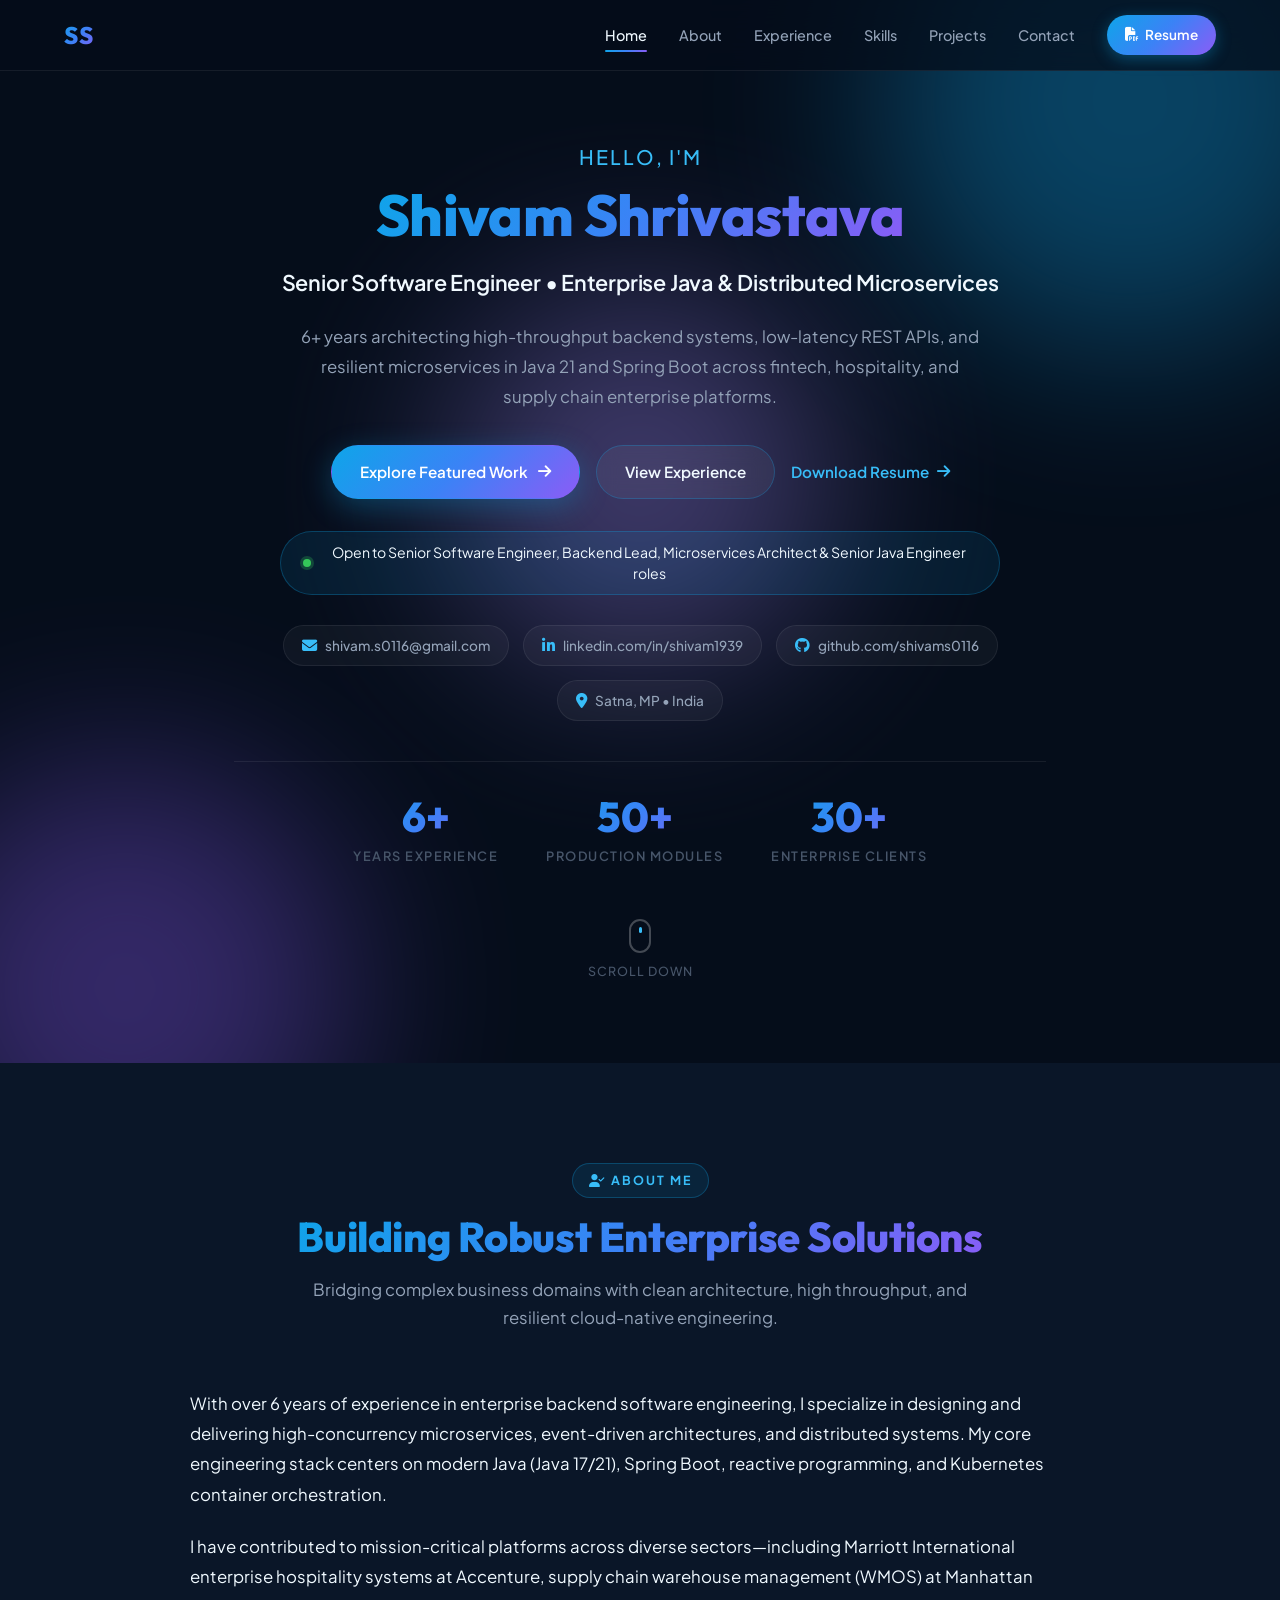
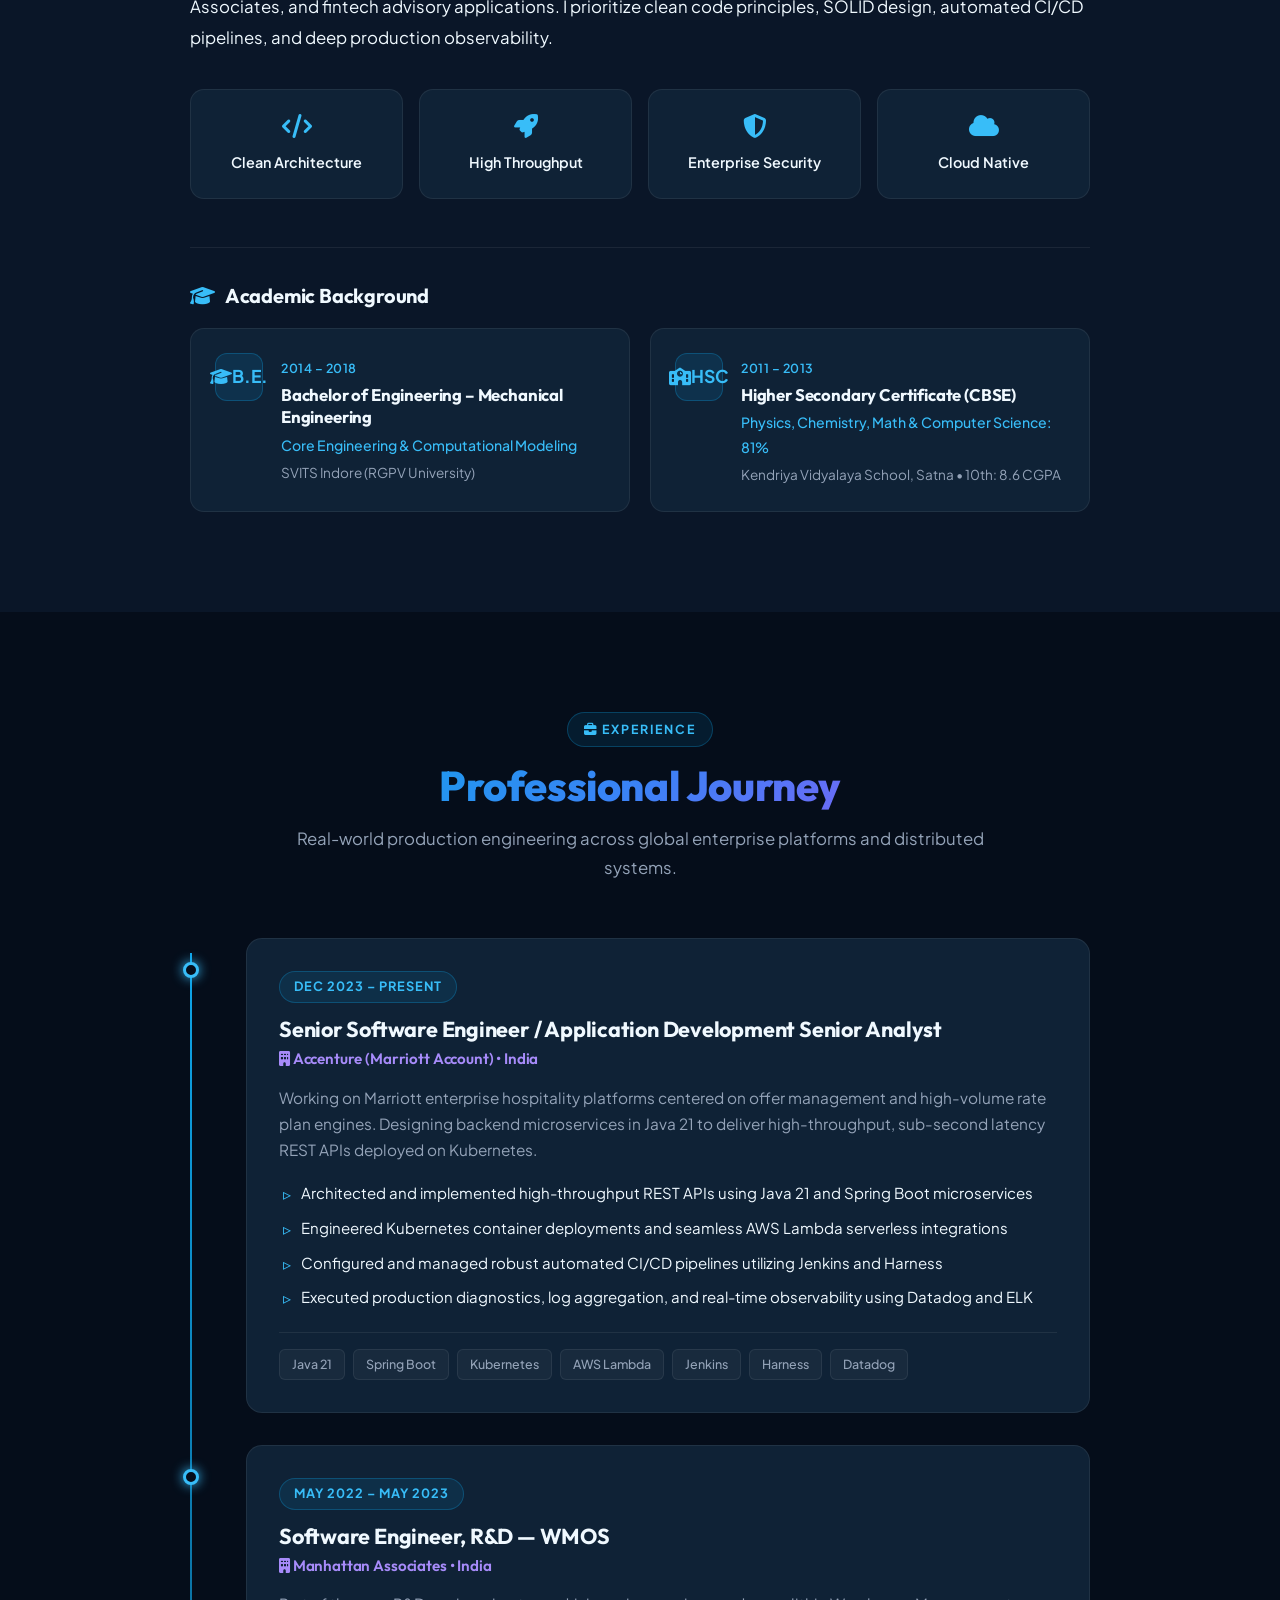
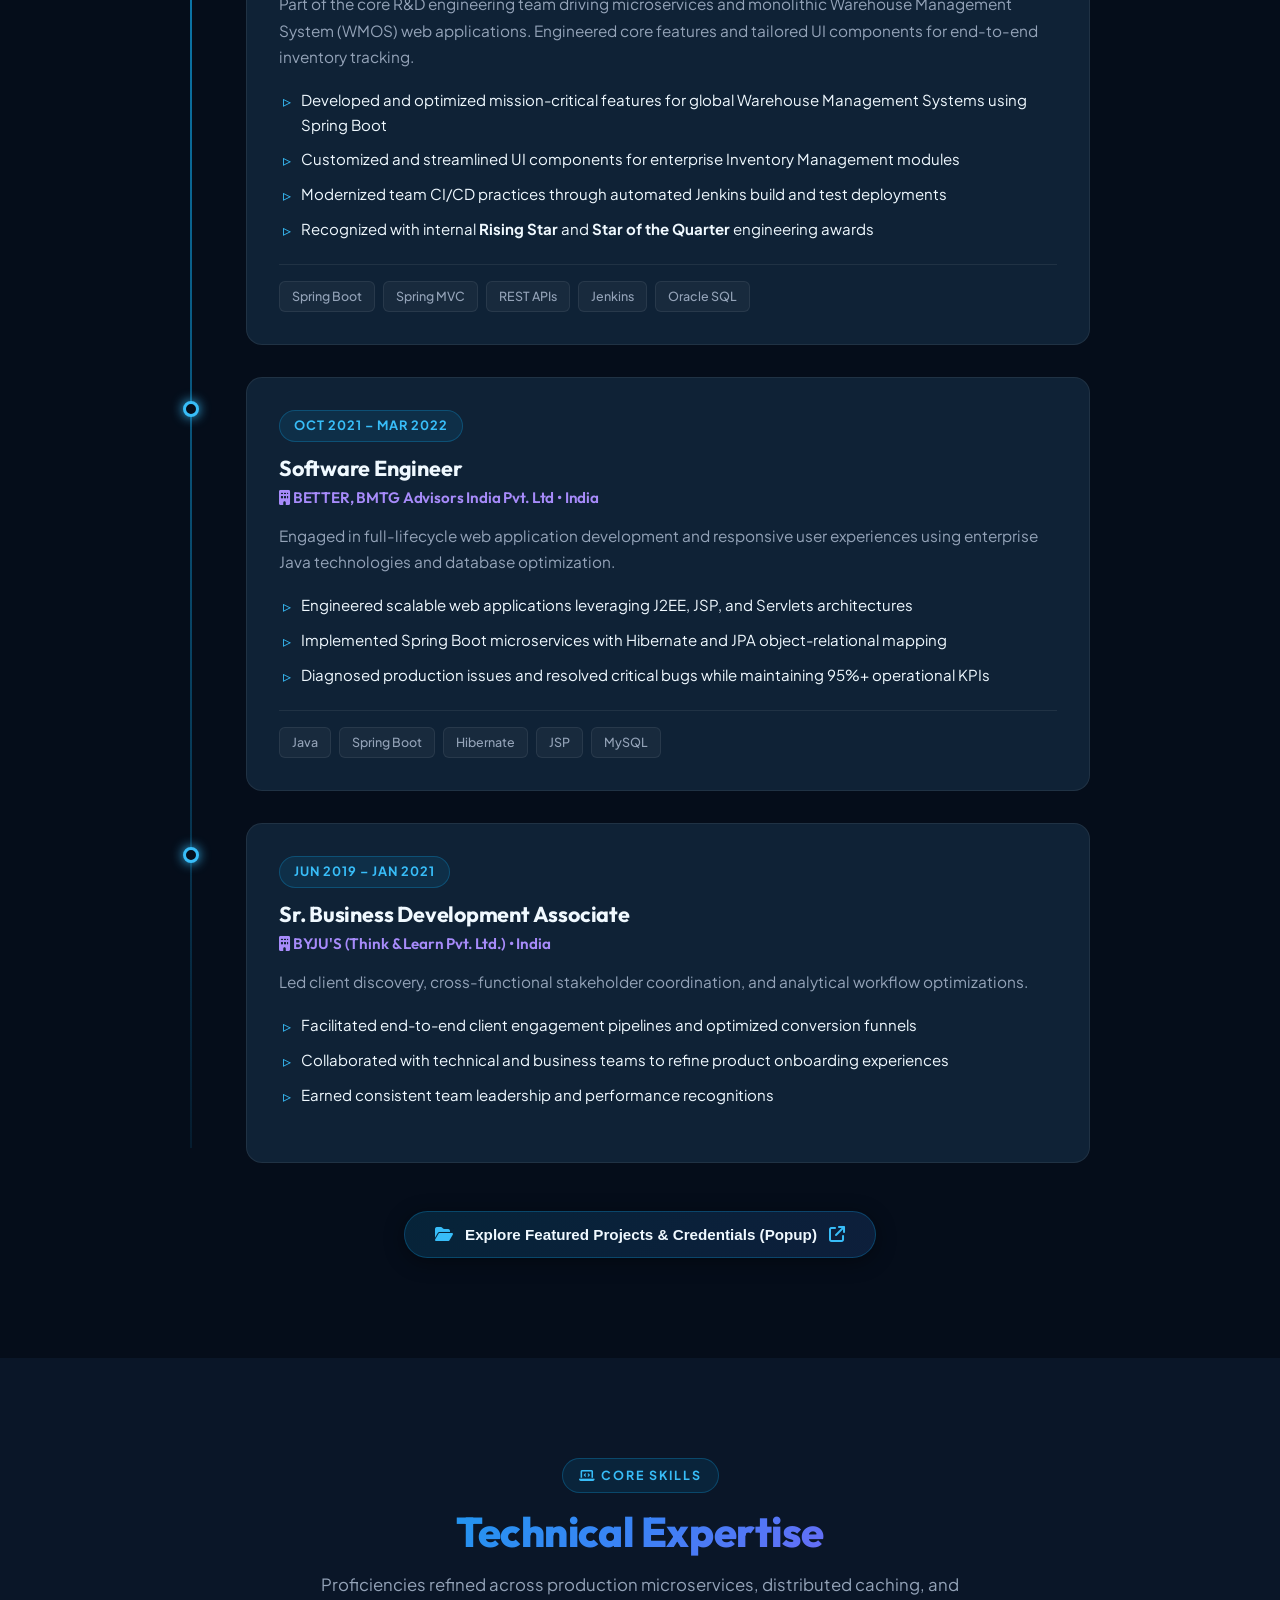
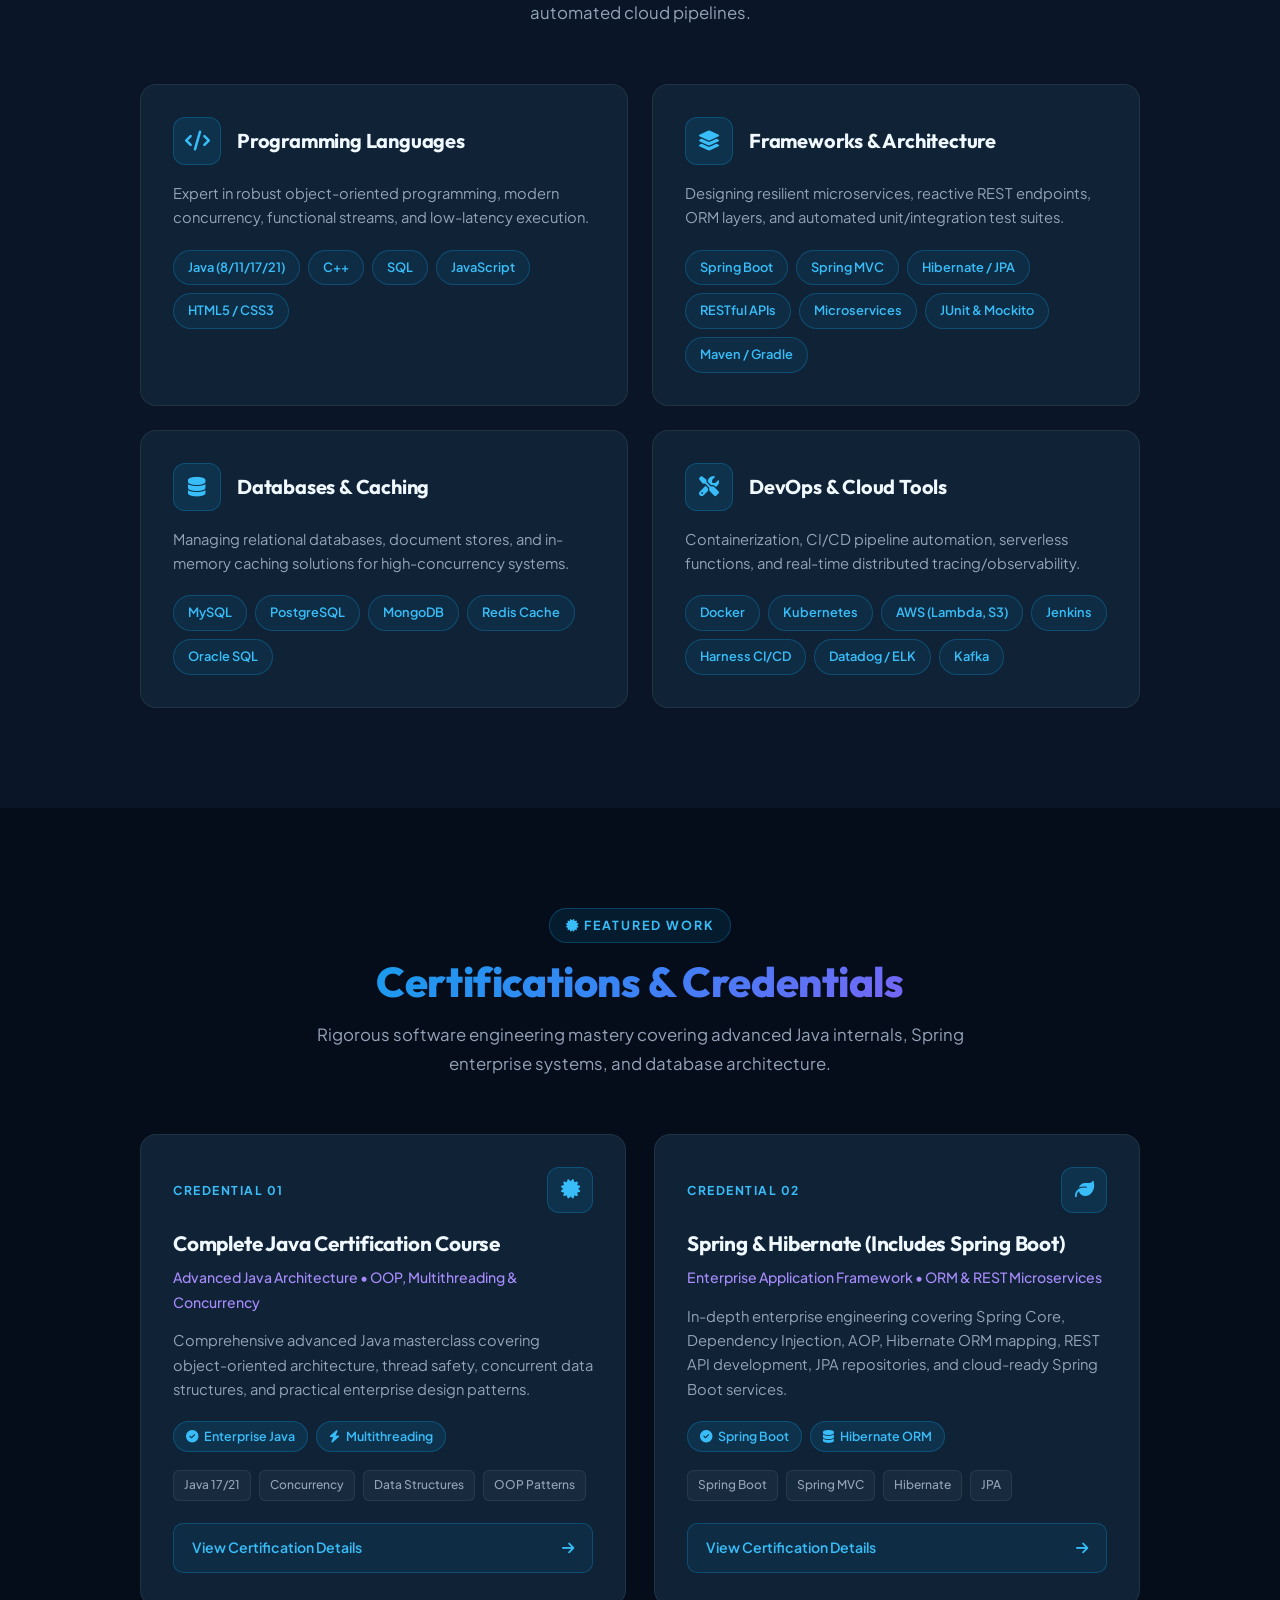
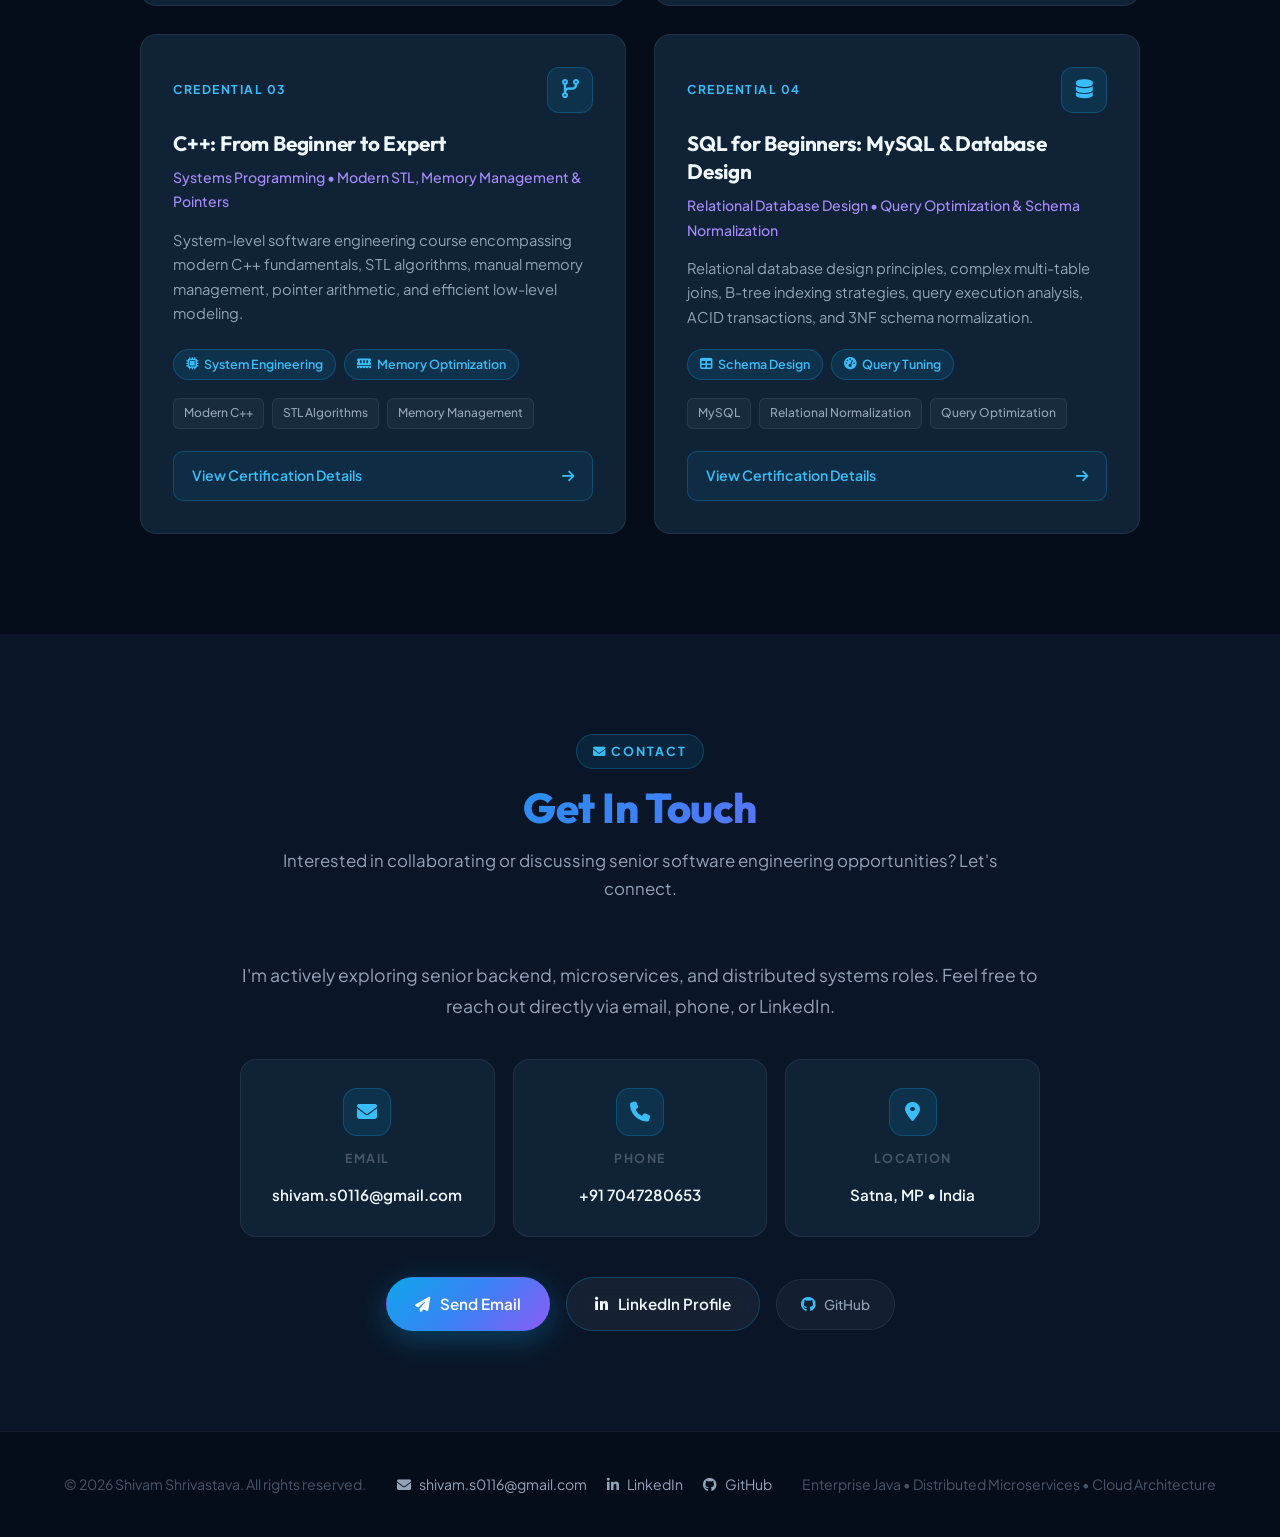
==== commit acdc2593: "Update resume: remove location and GitHub/site links, update Accenture start date to Dec 2023, add W" ====
--- a/index.html
+++ b/index.html
@@ -205,7 +205,7 @@
                 <div class="timeline-item">
                     <div class="timeline-marker"></div>
                     <div class="timeline-content">
-                        <span class="timeline-date">Jun 2023 – Present</span>
+                        <span class="timeline-date">Dec 2023 – Present</span>
                         <h3 class="timeline-title">Senior Software Engineer / Application Development Senior Analyst</h3>
                         <h4 class="timeline-company"><i class="fas fa-building"></i> Accenture (Marriott Account) &bull; India</h4>
                         <p class="timeline-description">Working on Marriott enterprise hospitality platforms centered on offer management and high-volume rate plan engines. Designing backend microservices in Java 21 to deliver high-throughput, sub-second latency REST APIs deployed on Kubernetes.</p>
